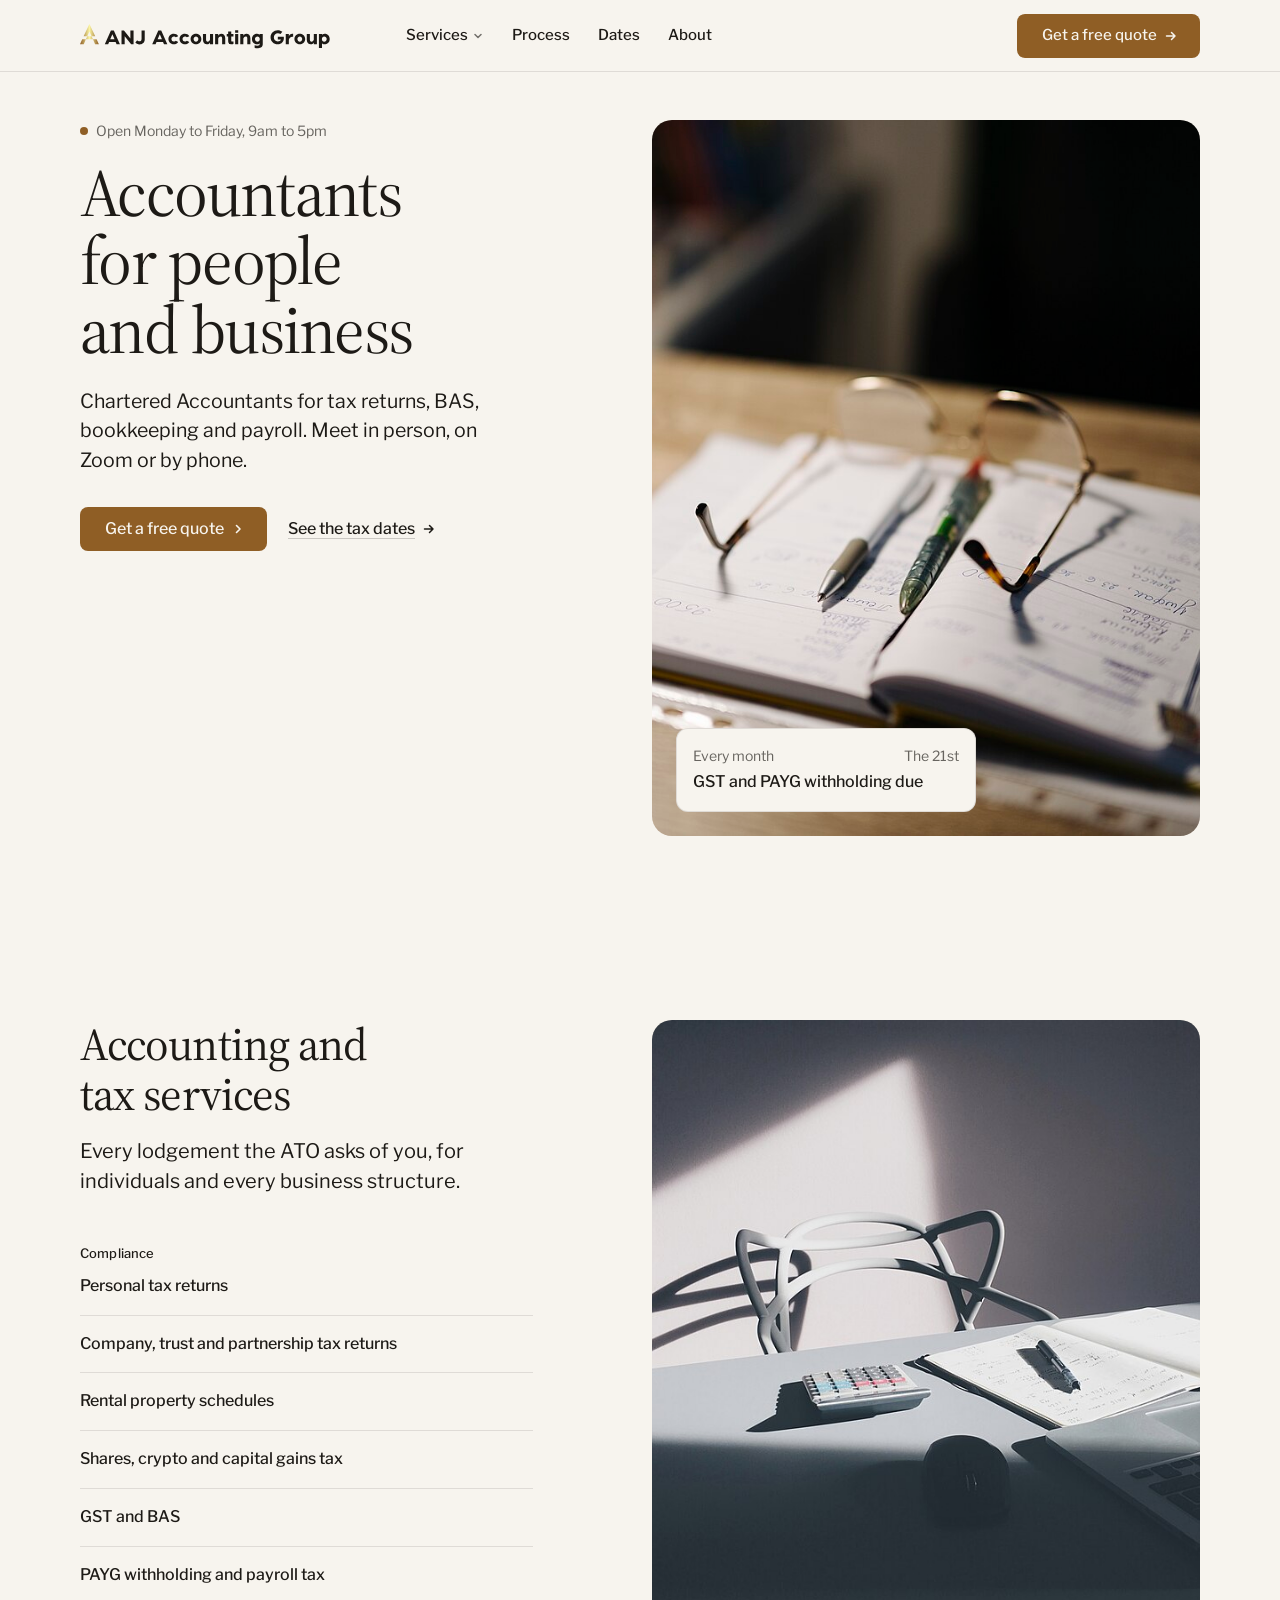
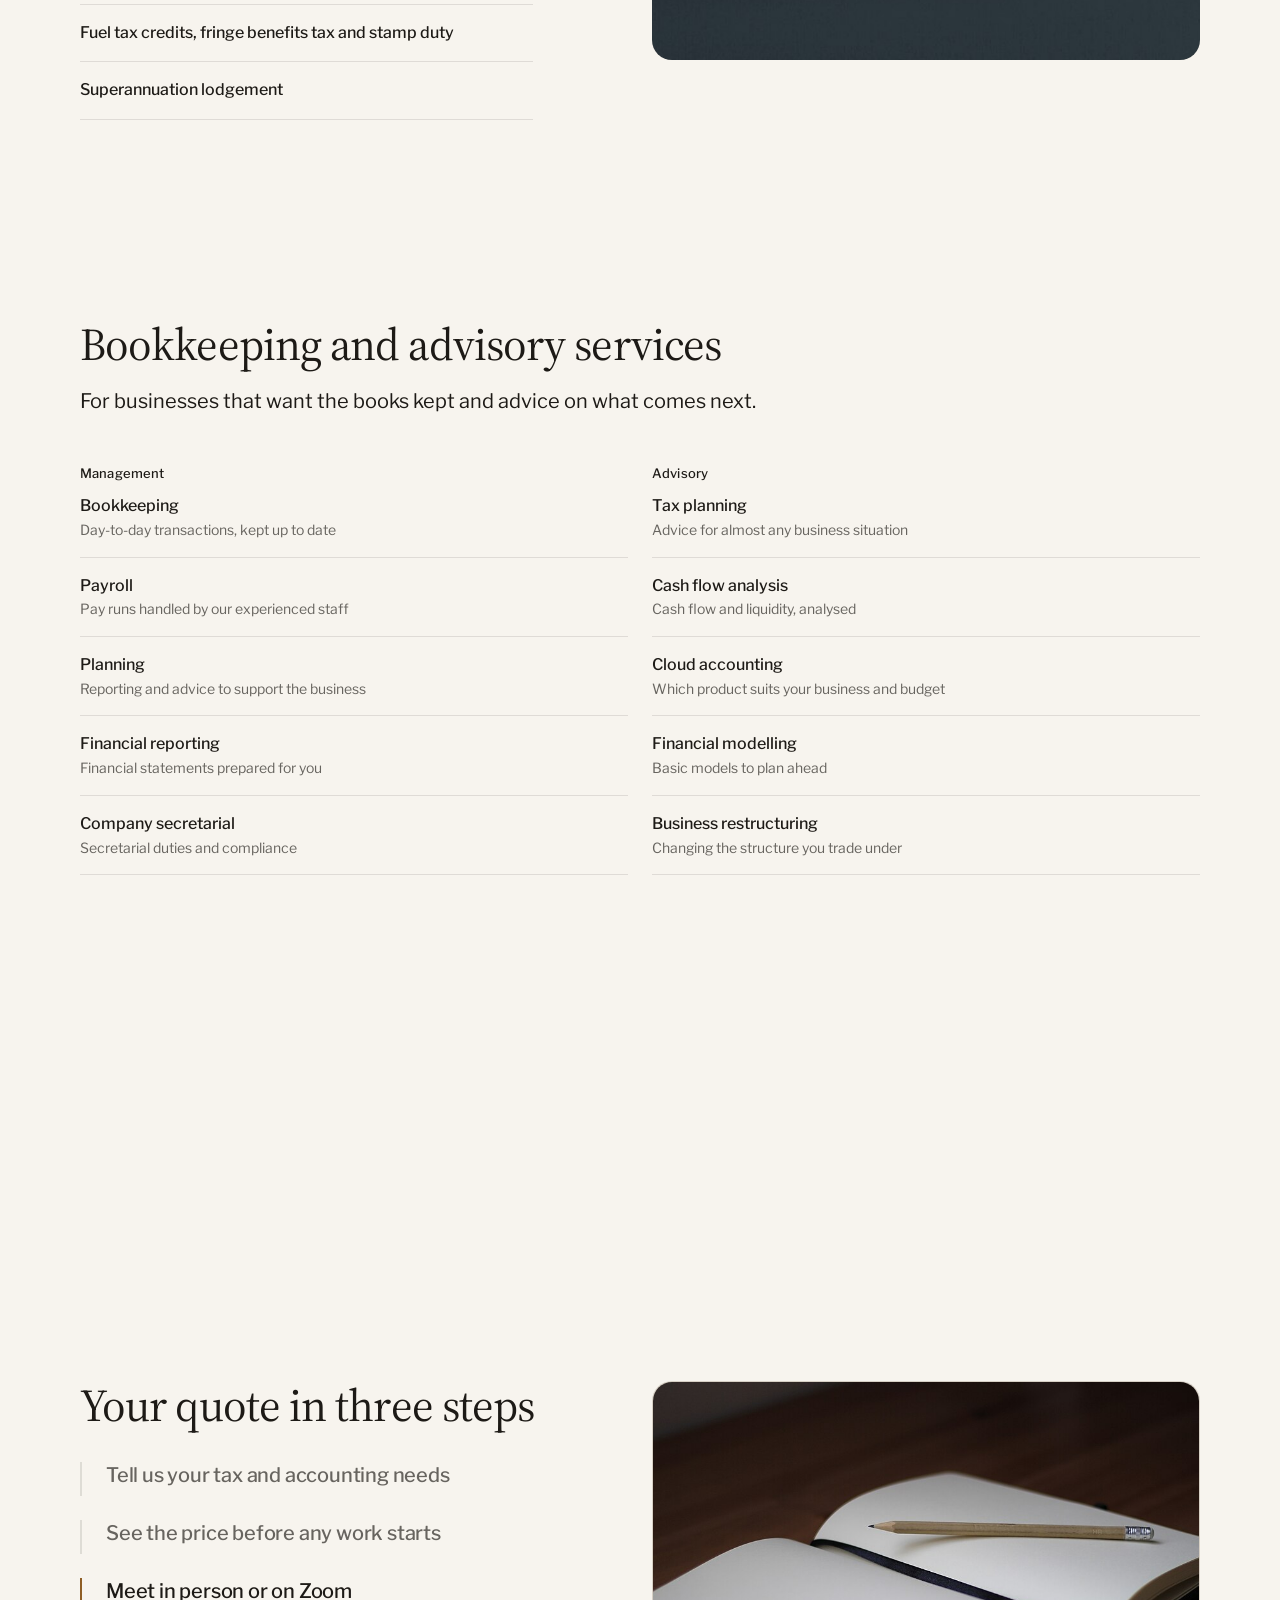
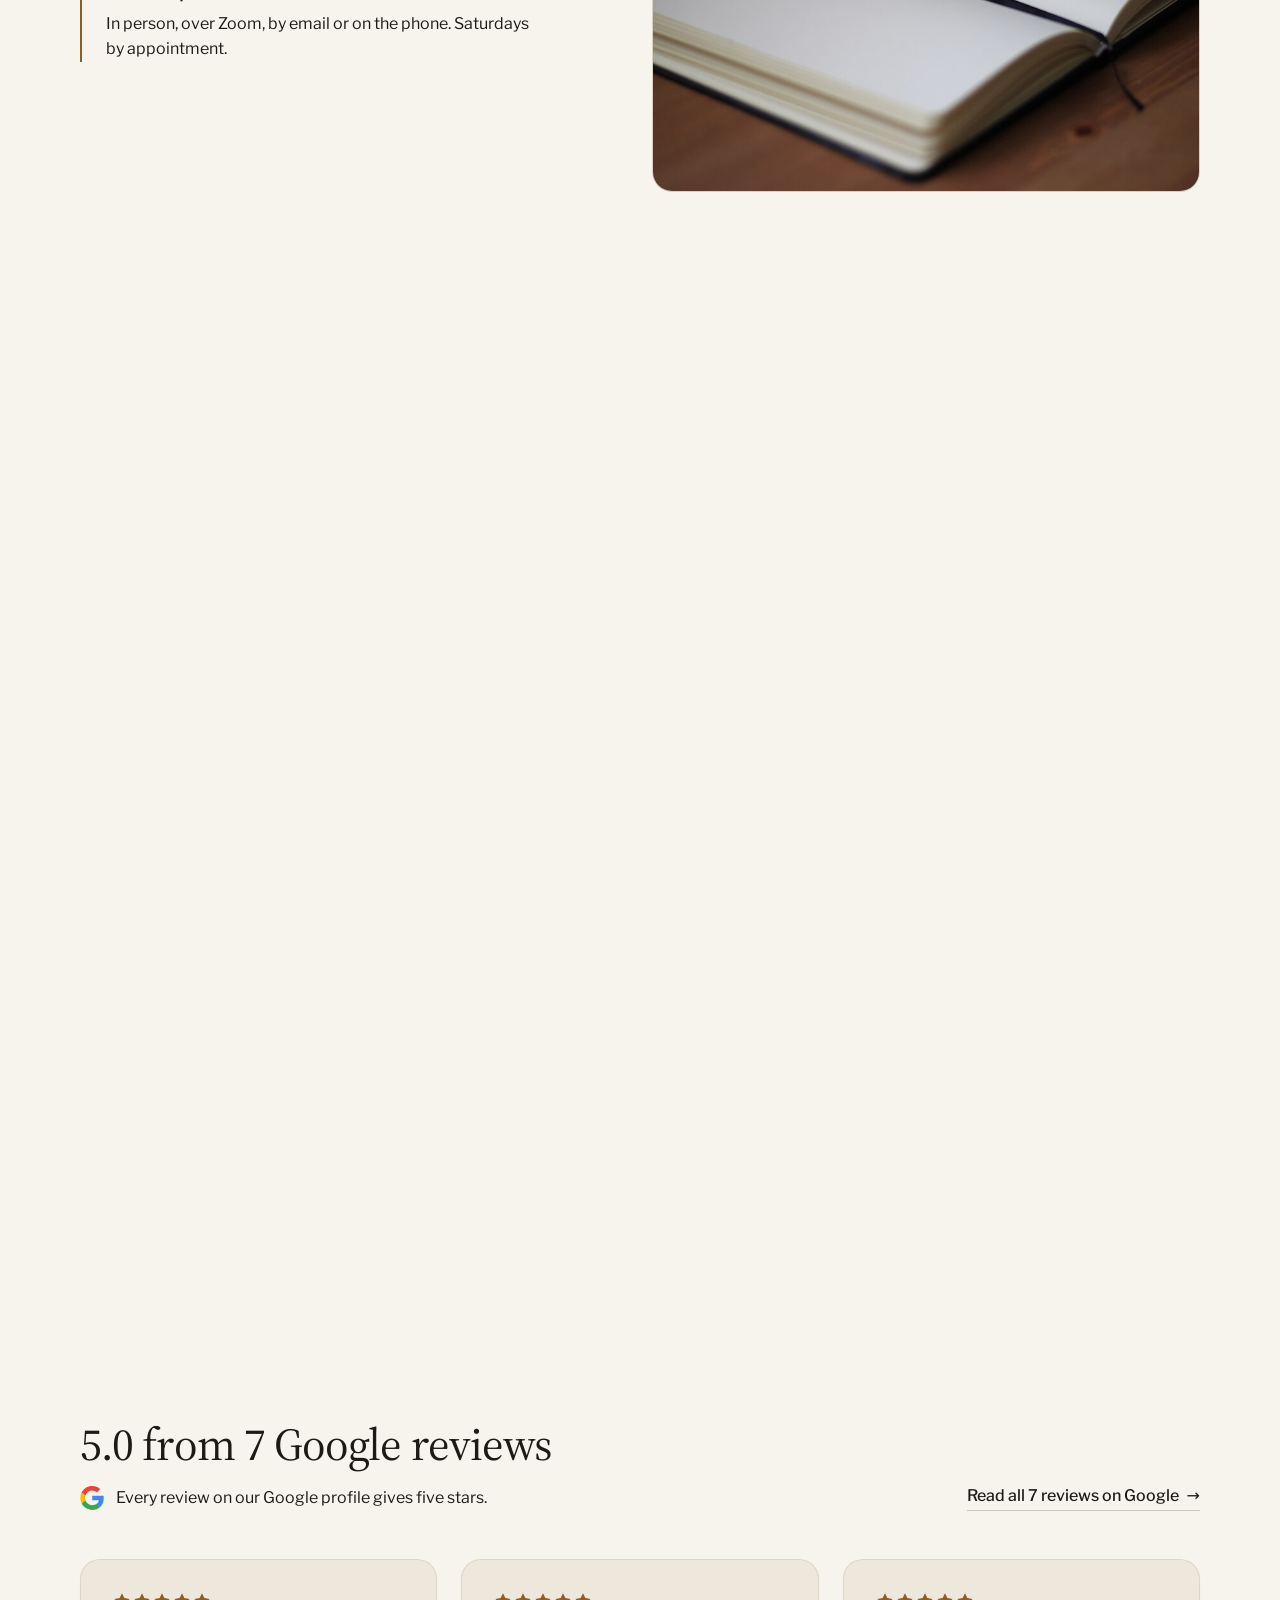
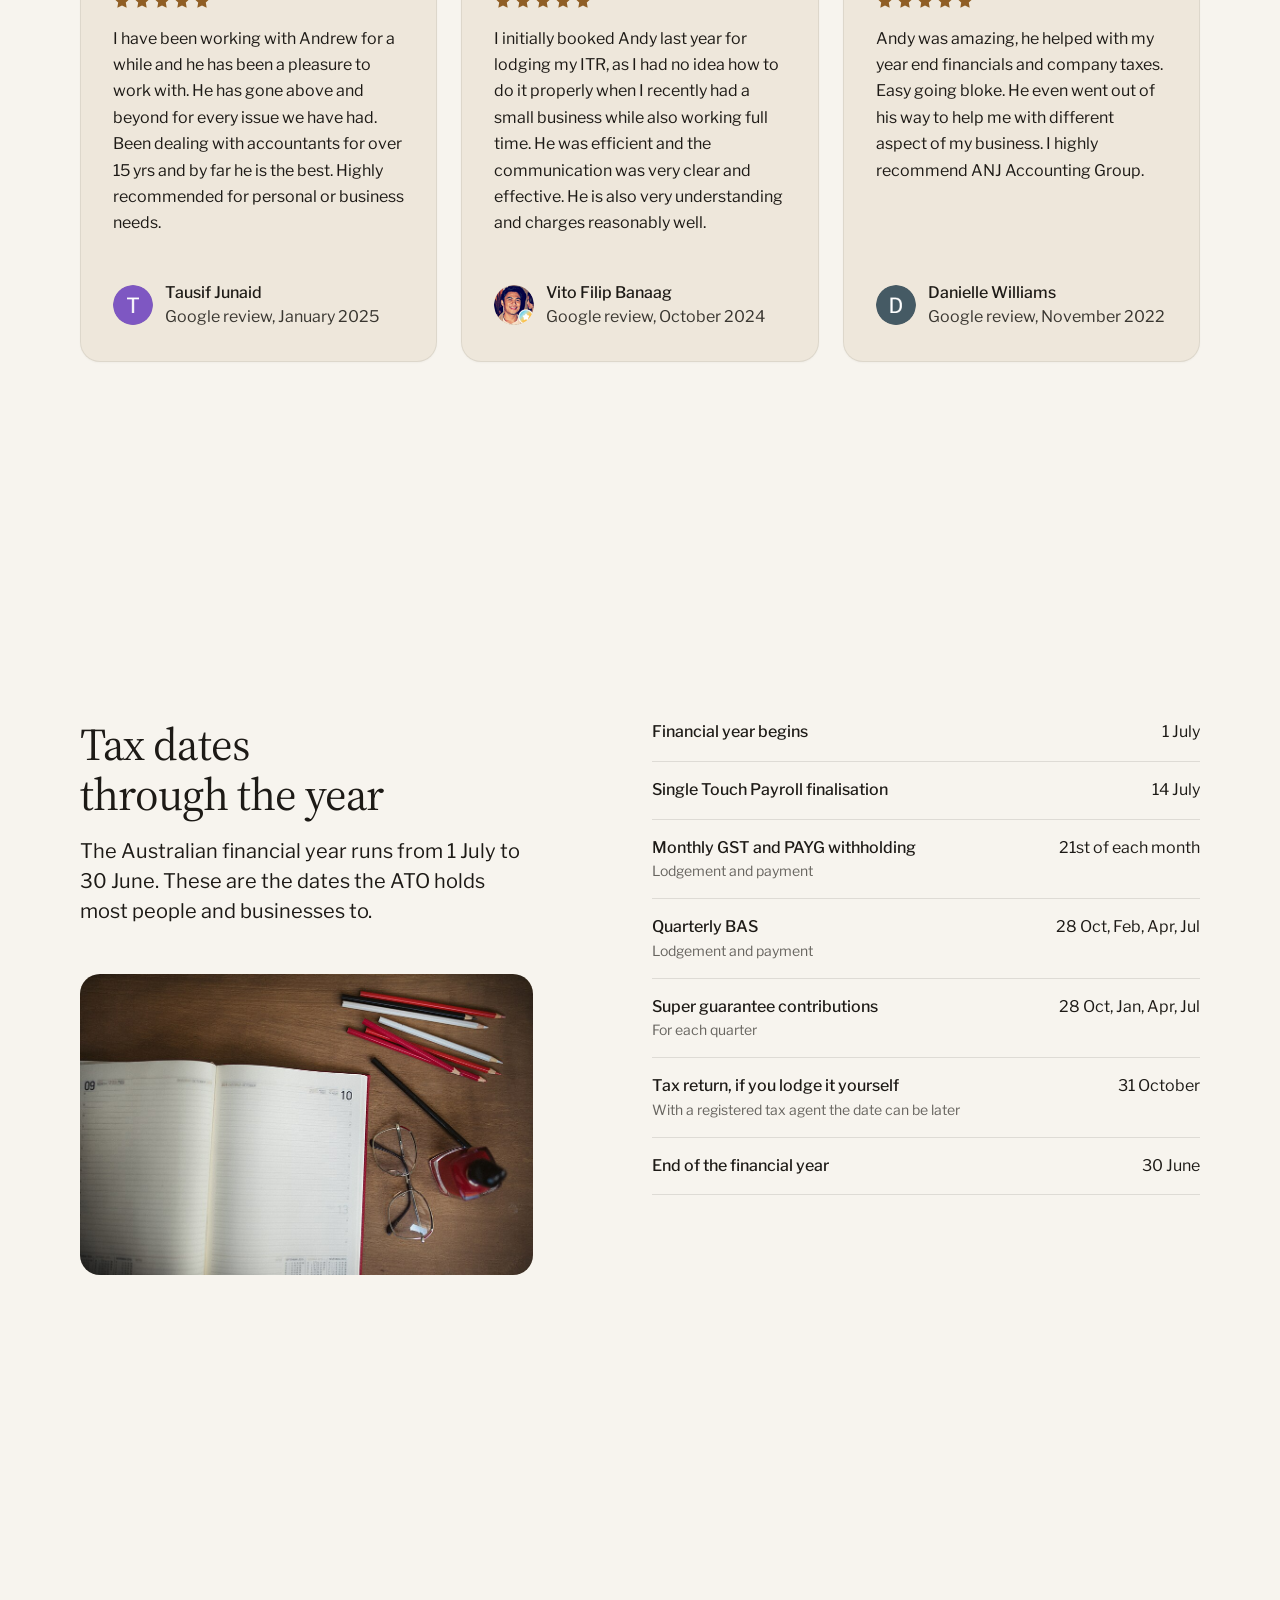
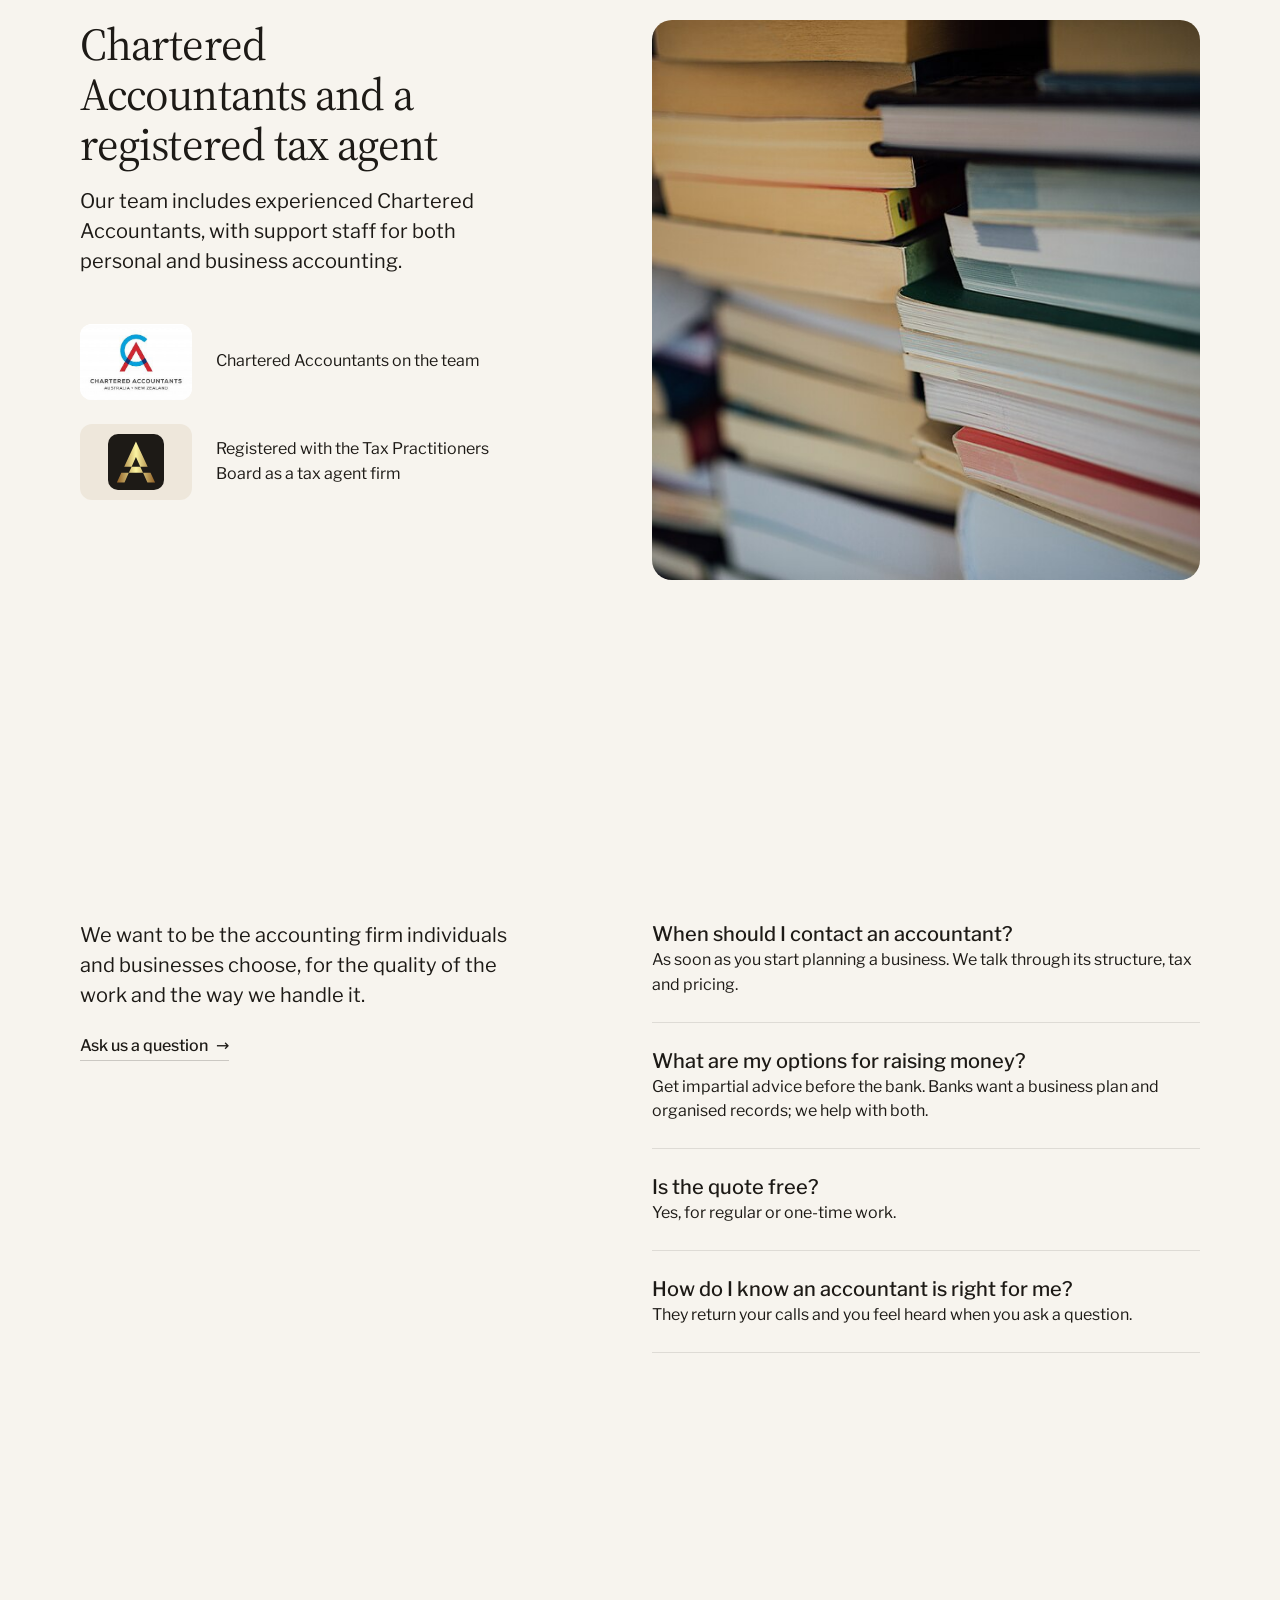
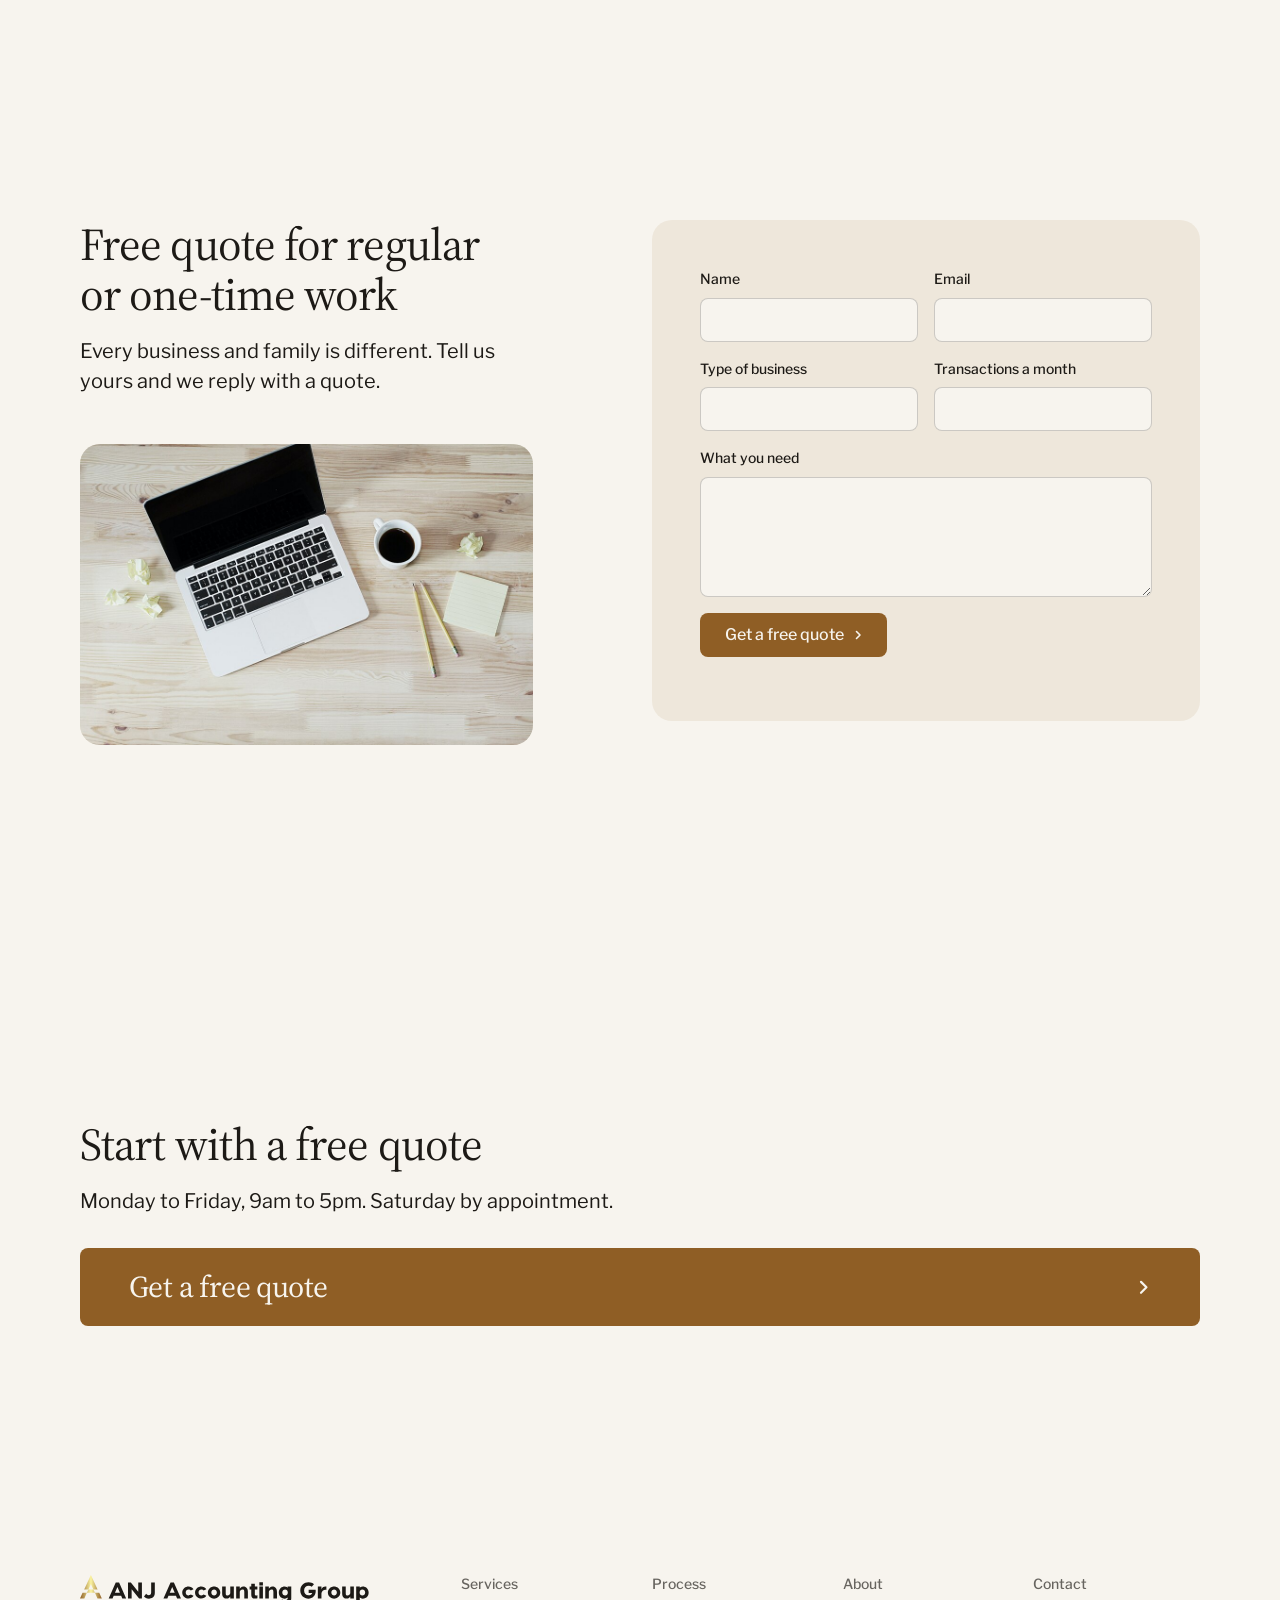
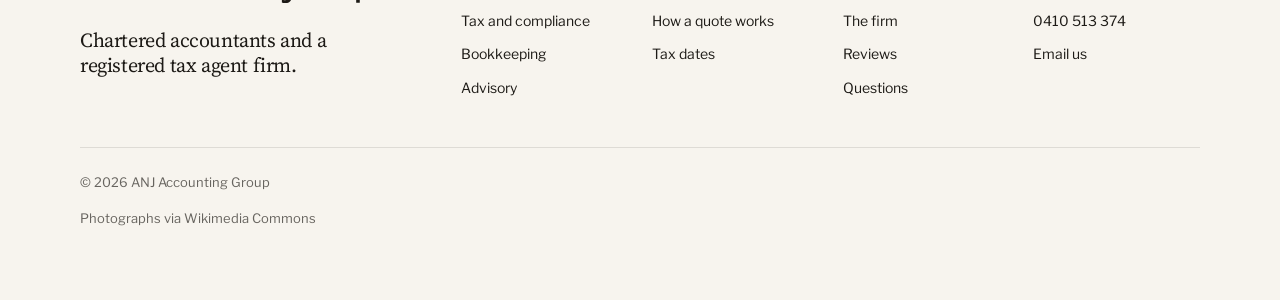
==== index.html @ d585a499 "Add ANJ Accounting Group website Single-page static site: services, quote process, Google reviews, t" ====
<!doctype html>
<html lang="en-AU" data-type="service" data-radius="soft" data-buttons="arrow" data-motion>
<head>
<meta charset="utf-8">
<meta name="viewport" content="width=device-width, initial-scale=1, viewport-fit=cover">
<title>ANJ Accounting Group: chartered accountants for people and business</title>
<meta name="description" content="Tax returns, BAS, bookkeeping, payroll and business setup from a registered tax agent firm. Meet in person, on Zoom or by phone. Free quotes.">
<meta property="og:type" content="website">
<meta property="og:title" content="ANJ Accounting Group: chartered accountants for people and business">
<meta property="og:description" content="Tax returns, BAS, bookkeeping, payroll and business setup. Ask for a free quote.">
<meta property="og:image" content="share.jpg">
<meta name="twitter:card" content="summary_large_image">
<link rel="icon" href="favicon.svg" type="image/svg+xml">
<meta name="theme-color" content="#f7f4ee">
<!-- <link rel="canonical" href="https://anjaccountinggroup.com.au/"> : switch on when the new site goes live on the domain -->
<meta name="site-kind" content="other">
<meta name="page-type" content="service">
<link rel="preconnect" href="https://fonts.googleapis.com">
<link rel="preconnect" href="https://fonts.gstatic.com" crossorigin>
<link href="https://fonts.googleapis.com/css2?family=Source+Serif+4:opsz,wght@8..60,400..700&family=Libre+Franklin:wght@400..600&display=swap" rel="stylesheet">
<link rel="stylesheet" href="assets/system.css">
<link rel="stylesheet" href="assets/ui/cards.css">
<link rel="stylesheet" href="assets/motion/motion.css">
<link rel="stylesheet" href="assets/layout/layout.css">
<style>
:root {
  --p-bg: #f7f4ee; --p-surface: #eee7db; --p-ink: #1d1a16; --p-muted: #67645f;
  --p-accent: #8f5e25; --p-accent-ink: #f7f4ee; --p-action: #8f5e25; --p-action-ink: #f7f4ee;
  --p-inv-bg: #1d1a16; --p-inv-surface: #292622; --p-inv-ink: #f7f4ee; --p-inv-muted: #9c9993;
  --p-inv-accent: #8f5e25; --p-inv-accent-ink: #f7f4ee; --p-inv-action: #8f5e25; --p-inv-action-ink: #f7f4ee;
  --font-display: "Source Serif 4", Georgia, serif;
  --font-text: "Libre Franklin", system-ui, sans-serif;
  --display-weight: 400;
  --display-tracking: -0.02em;
  --display-tracking-xl: -0.026em;
}
</style>
<script>document.documentElement.classList.add('m-enter');setTimeout(()=>document.documentElement.classList.add('m-enter-done'),700)</script>
<script>document.documentElement.classList.add('mo-js');setTimeout(()=>document.documentElement.classList.add('mo-safe'),2500)</script>
<link rel="modulepreload" href="assets/moments/moments.js">
<link rel="modulepreload" href="assets/moments/lib.js">
<link rel="modulepreload" href="assets/moments/pinned-chapters/moment.js">
<link rel="modulepreload" href="assets/moments/picture-develops/moment.js">
<!-- page CSS: inside visuals only -->
<style>
  .nav__logo img { height: 26px; }
  .footer .nav__logo img { height: 30px; }
  .rows .rows__name small { display: block; font-weight: 400; color: var(--muted); font-size: var(--t-small); }
  .svc__photo { position: relative; overflow: hidden; border-radius: var(--r-lg); height: min(640px, var(--ly-fit, 640px)); background: var(--surface); }
  .svc__photo img { position: absolute; inset: 0; width: 100%; height: 100%; object-fit: cover; object-position: 38% 60%; }
  .develop { margin: 0; border-radius: var(--r-lg); overflow: hidden; height: min(560px, var(--ly-fit, 560px)); }
  .develop > img { display: block; width: 100%; height: 100%; object-fit: cover; }
  .creds { display: grid; gap: var(--s-5); margin: var(--s-7) 0 0; padding: 0; list-style: none; }
  .creds li { display: flex; align-items: center; gap: var(--s-5); }
  .creds .cred__logo { flex: none; width: 112px; height: 76px; border-radius: var(--r-md); background: #fff; display: grid; place-items: center; overflow: hidden; }
  .creds .cred__logo img { width: 100%; height: 100%; object-fit: contain; }
  .creds .cred__mark { flex: none; width: 112px; height: 76px; border-radius: var(--r-md); background: var(--surface); display: grid; place-items: center; }
  .creds .cred__mark img { width: 56px; height: auto; }
  .side__photo { position: relative; overflow: hidden; border-radius: var(--r-lg); aspect-ratio: 3 / 2; margin-top: var(--s-7); background: var(--surface); }
  .side__photo img { position: absolute; inset: 0; width: 100%; height: 100%; object-fit: cover; }
  .quote__form { background: var(--g-alt, var(--surface)); border-radius: var(--r-lg); padding: var(--s-7); }
  .footer__col a[href^="mailto:"], .footer__col a[href^="tel:"] { overflow-wrap: anywhere; }
  .group-label { margin: var(--s-6) 0 var(--s-3); font-weight: 500; }
  .svc-cols .group-label { margin-top: 0; }
  .review { display: flex; flex-direction: column; gap: var(--s-4); }
  .review blockquote { margin: 0; font: 400 var(--t-body)/1.65 var(--font-text); color: var(--ink); flex: 1 1 auto; }
    .stars { display: flex; gap: 2px; color: var(--accent); }
  .stars svg { width: 18px; height: 18px; }
  .rating-line { display: inline-flex; align-items: center; gap: var(--s-3); }
  .rating-line img { width: 24px; height: 24px; }
  @media (max-width: 1023px) {
    .svc__photo { height: auto; aspect-ratio: 4 / 3; margin-top: var(--s-7); }
    .develop { height: auto; aspect-ratio: 16 / 9; margin-top: var(--s-7); }
    .quote__form { margin-top: var(--s-7); background: none; padding: 0; border-radius: 0; }
  }
  /* the tablet stacks these splits past one screen: two screens there */
  @media (min-width: 640px) and (max-width: 1023px) {
    #services, #dates, #quote { --h: 2; }
    /* two screens as two groups, as .g2 does: the words and photograph on the first, the list or form on the second */
    #dates > .wrap, #quote > .wrap { display: grid; grid-template-columns: minmax(0, 1fr); grid-template-rows: minmax(0, 1fr) minmax(0, 1fr); row-gap: calc(var(--padt) + var(--padb) + var(--bar)); }
    #dates > .wrap > *, #quote > .wrap > * { grid-column: 1; min-height: 0; align-self: start; }
    .side__photo { aspect-ratio: 4 / 3; }
    #quote .quote__form { margin-top: 0; }
    #how:not(.is-live) .mo-pc__visual > img { max-height: 20svh; }
    /* the three service lists and the three reviews stay side by side, so each section stays one screen */
    #business .svc-cols { grid-template-columns: repeat(2, minmax(0, 1fr)); }
    #business .rows > li { padding-block: var(--s-6); }
    #reviews .rv-row { grid-template-columns: repeat(3, minmax(0, 1fr)); }
    #business .svc-cols > *, #reviews .rv-row > * { grid-column: auto; }
    #reviews .review blockquote { font-size: var(--t-small); }
  }
  @media (max-width: 639px) {
    .nav__logo img { height: 19px; }
    .creds .cred__logo, .creds .cred__mark { width: 88px; height: 60px; }
    #how:not(.is-live) { height: calc(2 * 100lvh); }
  }
</style>
</head>
<body>
<!-- type: service (an accounting firm: people are hired)
     deal: hero split, nav nav-mega, close close-type, footer footer-columns, rhythm space, buttons arrow,
           mark: the client's own logo (in place of the dealt arc), palette: the client's logo gold through start.mjs brand,
           type source-serif (the client's pick of the three dealt pairings; all three fail the hero-lines stress at 1440, waived) -->
<!--
     moments: pinned-chapters (#how), picture-develops (#about photograph) -->
<header class="nav">
  <div class="wrap nav__bar">
    <a class="skip-link" href="#top">Skip to content</a>
    <a class="nav__logo" href="#top"><img src="assets/brand/anj-logo-horizontal.svg" alt="ANJ Accounting Group" width="254" height="26"></a>
    <nav class="nav__links" aria-label="Main">
      <div class="nav__item">
        <a class="nav__link" href="#services">Services <svg class="chev" viewBox="0 0 12 12" aria-hidden="true"><path d="M3 4.5l3 3 3-3" fill="none" stroke="currentColor" stroke-width="1.5" stroke-linecap="round" stroke-linejoin="round"/></svg></a>
        <div class="nav__menu">
          <div class="wrap grid">
            <div class="menu-col span-3">
              <p class="t-label">Compliance</p>
              <a href="#services">Tax returns<span>Personal, company and trust</span></a>
              <a href="#services">BAS and GST<span>Quarterly or monthly</span></a>
              <a href="#services">Superannuation<span>Contributions lodged on time</span></a>
            </div>
            <div class="menu-col span-3">
              <p class="t-label">Management</p>
              <a href="#business">Bookkeeping<span>Day-to-day transactions</span></a>
              <a href="#business">Payroll<span>Pay runs by our staff</span></a>
              <a href="#business">Financial reporting<span>Statements prepared for you</span></a>
            </div>
            <div class="menu-col span-3">
              <p class="t-label">Advice and setup</p>
              <a href="#business">Tax planning<span>For any business situation</span></a>
              <a href="#business">Business restructuring<span>Change how you trade</span></a>
              <a href="#business">Cloud accounting<span>Which software suits you</span></a>
            </div>
            <a class="menu-card span-3" href="#dates">
              <div class="panel"><img class="frame__img" src="assets/img/photo-f61684735-500.jpg" alt="A desk with a calculator, an open notebook and a laptop in window light" width="500" height="376"></div>
              <span class="t-card">Tax dates</span>
              <span class="t-small muted">Every due date in the year</span>
            </a>
          </div>
        </div>
      </div>
      <div class="nav__item"><a class="nav__link" href="#how">Process</a></div>
      <div class="nav__item"><a class="nav__link" href="#dates">Dates</a></div>
      <div class="nav__item"><a class="nav__link" href="#about">About</a></div>
    </nav>
    <div class="nav__actions">
      <a class="btn btn--primary" href="#quote">Get a free quote</a>
    </div>
    <button class="nav__toggle" type="button" aria-expanded="false" aria-label="Menu"><svg width="18" height="18" viewBox="0 0 18 18" aria-hidden="true"><path d="M2 5h14M2 13h14" stroke="currentColor" stroke-width="1.6" stroke-linecap="round"/></svg></button>
  </div>
</header>

<main id="top">
  <section class="hero hero--split" data-enter aria-labelledby="hero-h">
    <div class="wrap"><div class="hero-text grid hero__grid">
      <div class="hero__text span-5">
        <p class="hero__kicker"><span class="dot" aria-hidden="true"></span>Open Monday to Friday, 9am to 5pm</p>
        <h1 id="hero-h">Accountants for people and business</h1>
        <p class="hero__lead">Chartered Accountants for tax returns, BAS, bookkeeping and payroll. Meet in person, on Zoom or by phone.</p>
        <div class="btn-row"><a class="btn btn--primary" href="#quote">Get a free quote<svg class="m-arrow" viewBox="0 0 12 12" aria-hidden="true"><path class="m-arrow__stem" d="M1 6h8"/><path class="m-arrow__head" d="M4.5 2.5 8 6l-3.5 3.5"/></svg></a><a class="btn btn--secondary" href="#dates">See the tax dates</a></div>
      </div>
      <div class="hero__media span-6 start-7">
        <img src="assets/img/photo-f194674124.jpg" srcset="assets/img/photo-f194674124-500.jpg 500w, assets/img/photo-f194674124-960.jpg 960w, assets/img/photo-f194674124-1280.jpg 1280w, assets/img/photo-f194674124.jpg 1920w" sizes="(max-width: 1023px) 120vw, 1100px" width="1920" height="1280" alt="Reading glasses and two pens on an open ledger of handwritten figures" style="--ly-pos: 58% 60%" fetchpriority="high" decoding="async" data-source="stand-in" data-subject="desk">
        <div class="ly-float">
          <div class="ly-float__row"><span>Every month</span><span>The 21st</span></div>
          <div class="ly-float__title">GST and PAYG withholding due</div>
        </div>
      </div>
    </div></div>
  </section>

  <section class="section" id="services" style="--hm: 2" aria-labelledby="services-h">
    <div class="wrap grid grid--top">
      <div class="span-5">
        <div class="section-head">
          <h2 id="services-h">Accounting and tax services</h2>
          <p>Every lodgement the ATO asks of you, for individuals and every business structure.</p>
        </div>
        <p class="t-label group-label">Compliance</p>
        <ul class="rows">
          <li><span class="rows__name">Personal tax returns</span></li>
          <li><span class="rows__name">Company, trust and partnership tax returns</span></li>
          <li><span class="rows__name">Rental property schedules</span></li>
          <li><span class="rows__name">Shares, crypto and capital gains tax</span></li>
          <li><span class="rows__name">GST and BAS</span></li>
          <li><span class="rows__name">PAYG withholding and payroll tax</span></li>
          <li><span class="rows__name">Fuel tax credits, fringe benefits tax and stamp duty</span></li>
          <li><span class="rows__name">Superannuation lodgement</span></li>
        </ul>
      </div>
      <div class="span-6 start-7">
        <div class="svc__photo"><img src="assets/img/photo-f61684735.jpg" srcset="assets/img/photo-f61684735-500.jpg 500w, assets/img/photo-f61684735-960.jpg 960w, assets/img/photo-f61684735.jpg 1280w" sizes="(max-width: 1023px) 100vw, 60vw" width="1280" height="962" alt="A desk with a calculator, an open notebook, a pen and a laptop in window light" loading="lazy" decoding="async" data-source="stand-in" data-subject="desk"></div>
      </div>
    </div>
  </section>

  <section class="section" id="business" style="--hm: 2" aria-labelledby="business-h">
    <div class="wrap">
      <div class="section-head">
        <h2 id="business-h">Bookkeeping and advisory services</h2>
        <p>For businesses that want the books kept and advice on what comes next.</p>
      </div>
      <div class="grid grid--top svc-cols">
        <div class="span-6">
          <p class="t-label group-label">Management</p>
          <ul class="rows">
            <li><span class="rows__name">Bookkeeping<small>Day-to-day transactions, kept up to date</small></span></li>
            <li><span class="rows__name">Payroll<small>Pay runs handled by our experienced staff</small></span></li>
            <li><span class="rows__name">Planning<small>Reporting and advice to support the business</small></span></li>
            <li><span class="rows__name">Financial reporting<small>Financial statements prepared for you</small></span></li>
            <li><span class="rows__name">Company secretarial<small>Secretarial duties and compliance</small></span></li>
          </ul>
        </div>
        <div class="span-6">
          <p class="t-label group-label">Advisory</p>
          <ul class="rows">
            <li><span class="rows__name">Tax planning<small>Advice for almost any business situation</small></span></li>
            <li><span class="rows__name">Cash flow analysis<small>Cash flow and liquidity, analysed</small></span></li>
            <li><span class="rows__name">Cloud accounting<small>Which product suits your business and budget</small></span></li>
            <li><span class="rows__name">Financial modelling<small>Basic models to plan ahead</small></span></li>
            <li><span class="rows__name">Business restructuring<small>Changing the structure you trade under</small></span></li>
          </ul>
        </div>
      </div>
    </div>
  </section>

  <section class="section" id="how" style="--h: 2" data-moment="pinned-chapters" aria-labelledby="how-h">
    <div class="wrap mo-pc__grid">
      <div class="mo-pc__text">
        <h2 id="how-h">Your quote in three steps</h2>
        <ol class="mo-pc__steps">
          <li class="mo-pc__step">
            <h3>Tell us your tax and accounting needs</h3>
            <p>Tell us your type of business and roughly how many transactions you have in a month.</p>
            <figure class="mo-pc__visual"><img src="assets/img/photo-f194107437.jpg" srcset="assets/img/photo-f194107437-500.jpg 500w, assets/img/photo-f194107437-960.jpg 960w, assets/img/photo-f194107437.jpg 1280w" sizes="(max-width: 1023px) 100vw, 50vw" alt="A hand with a pen over a notebook of handwritten sums beside a laptop" width="1280" height="853" loading="lazy" decoding="async" data-source="stand-in" data-subject="desk"></figure>
          </li>
          <li class="mo-pc__step">
            <h3>See the price before any work starts</h3>
            <p>We send a free quote for regular or one-time work. You know the cost before any work starts.</p>
            <figure class="mo-pc__visual"><img src="assets/img/photo-f55666535.jpg" srcset="assets/img/photo-f55666535-500.jpg 500w, assets/img/photo-f55666535-960.jpg 960w, assets/img/photo-f55666535.jpg 1280w" sizes="(max-width: 1023px) 100vw, 50vw" alt="A fountain pen on a printed agreement with a blank signature line, in lamp light" width="1280" height="962" loading="lazy" decoding="async" data-source="stand-in" data-subject="desk"></figure>
          </li>
          <li class="mo-pc__step">
            <h3>Meet in person or on Zoom</h3>
            <p>In person, over Zoom, by email or on the phone. Saturdays by appointment.</p>
            <figure class="mo-pc__visual"><img src="assets/img/photo-d183.jpg" srcset="assets/img/photo-d183-500.jpg 500w, assets/img/photo-d183-960.jpg 960w, assets/img/photo-d183.jpg 1280w" sizes="(max-width: 1023px) 100vw, 50vw" alt="An open notebook with a ribbon marker and a pencil on a dark wooden table" width="1280" height="853" loading="lazy" decoding="async" data-source="library-057" data-subject="desk"></figure>
          </li>
        </ol>
      </div>
      <div class="mo-pc__visuals frame"></div>
    </div>
  </section>

  <section class="section" id="reviews" style="--hm: 2" aria-labelledby="reviews-h">
    <div class="wrap">
      <div class="section-head--split">
        <div>
          <h2 id="reviews-h">5.0 from 7 Google reviews</h2>
          <p class="rating-line"><img src="assets/icons/google-icon.svg" alt="Google" width="24" height="24">Every review on our Google profile gives five stars.</p>
        </div>
        <a class="link" href="https://maps.google.com/maps?cid=8939796514767134686" rel="noopener">Read all 7 reviews on Google</a>
      </div>
      <div class="grid grid--top rv-row" style="margin-top: var(--s-7)">
        <figure class="card review span-4">
          <span class="stars" role="img" aria-label="5 out of 5 stars"><svg viewBox="0 0 20 20" aria-hidden="true"><path fill="currentColor" d="M10 1.5l2.6 5.3 5.9.9-4.3 4.1 1 5.8L10 14.9l-5.2 2.7 1-5.8L1.5 7.7l5.9-.9z"/></svg><svg viewBox="0 0 20 20" aria-hidden="true"><path fill="currentColor" d="M10 1.5l2.6 5.3 5.9.9-4.3 4.1 1 5.8L10 14.9l-5.2 2.7 1-5.8L1.5 7.7l5.9-.9z"/></svg><svg viewBox="0 0 20 20" aria-hidden="true"><path fill="currentColor" d="M10 1.5l2.6 5.3 5.9.9-4.3 4.1 1 5.8L10 14.9l-5.2 2.7 1-5.8L1.5 7.7l5.9-.9z"/></svg><svg viewBox="0 0 20 20" aria-hidden="true"><path fill="currentColor" d="M10 1.5l2.6 5.3 5.9.9-4.3 4.1 1 5.8L10 14.9l-5.2 2.7 1-5.8L1.5 7.7l5.9-.9z"/></svg><svg viewBox="0 0 20 20" aria-hidden="true"><path fill="currentColor" d="M10 1.5l2.6 5.3 5.9.9-4.3 4.1 1 5.8L10 14.9l-5.2 2.7 1-5.8L1.5 7.7l5.9-.9z"/></svg></span>
          <blockquote>I have been working with Andrew for a while and he has been a pleasure to work with. He has gone above and beyond for every issue we have had. Been dealing with accountants for over 15 yrs and by far he is the best. Highly recommended for personal or business needs.</blockquote>
          <figcaption class="person"><img src="assets/img/reviews/tausif.png" alt="" width="40" height="40" loading="lazy"><span><span class="person__name">Tausif Junaid</span><span class="person__role">Google review, January 2025</span></span></figcaption>
        </figure>
        <figure class="card review span-4">
          <span class="stars" role="img" aria-label="5 out of 5 stars"><svg viewBox="0 0 20 20" aria-hidden="true"><path fill="currentColor" d="M10 1.5l2.6 5.3 5.9.9-4.3 4.1 1 5.8L10 14.9l-5.2 2.7 1-5.8L1.5 7.7l5.9-.9z"/></svg><svg viewBox="0 0 20 20" aria-hidden="true"><path fill="currentColor" d="M10 1.5l2.6 5.3 5.9.9-4.3 4.1 1 5.8L10 14.9l-5.2 2.7 1-5.8L1.5 7.7l5.9-.9z"/></svg><svg viewBox="0 0 20 20" aria-hidden="true"><path fill="currentColor" d="M10 1.5l2.6 5.3 5.9.9-4.3 4.1 1 5.8L10 14.9l-5.2 2.7 1-5.8L1.5 7.7l5.9-.9z"/></svg><svg viewBox="0 0 20 20" aria-hidden="true"><path fill="currentColor" d="M10 1.5l2.6 5.3 5.9.9-4.3 4.1 1 5.8L10 14.9l-5.2 2.7 1-5.8L1.5 7.7l5.9-.9z"/></svg><svg viewBox="0 0 20 20" aria-hidden="true"><path fill="currentColor" d="M10 1.5l2.6 5.3 5.9.9-4.3 4.1 1 5.8L10 14.9l-5.2 2.7 1-5.8L1.5 7.7l5.9-.9z"/></svg></span>
          <blockquote>I initially booked Andy last year for lodging my ITR, as I had no idea how to do it properly when I recently had a small business while also working full time. He was efficient and the communication was very clear and effective. He is also very understanding and charges reasonably well.</blockquote>
          <figcaption class="person"><img src="assets/img/reviews/vito.png" alt="" width="40" height="40" loading="lazy"><span><span class="person__name">Vito Filip Banaag</span><span class="person__role">Google review, October 2024</span></span></figcaption>
        </figure>
        <figure class="card review span-4">
          <span class="stars" role="img" aria-label="5 out of 5 stars"><svg viewBox="0 0 20 20" aria-hidden="true"><path fill="currentColor" d="M10 1.5l2.6 5.3 5.9.9-4.3 4.1 1 5.8L10 14.9l-5.2 2.7 1-5.8L1.5 7.7l5.9-.9z"/></svg><svg viewBox="0 0 20 20" aria-hidden="true"><path fill="currentColor" d="M10 1.5l2.6 5.3 5.9.9-4.3 4.1 1 5.8L10 14.9l-5.2 2.7 1-5.8L1.5 7.7l5.9-.9z"/></svg><svg viewBox="0 0 20 20" aria-hidden="true"><path fill="currentColor" d="M10 1.5l2.6 5.3 5.9.9-4.3 4.1 1 5.8L10 14.9l-5.2 2.7 1-5.8L1.5 7.7l5.9-.9z"/></svg><svg viewBox="0 0 20 20" aria-hidden="true"><path fill="currentColor" d="M10 1.5l2.6 5.3 5.9.9-4.3 4.1 1 5.8L10 14.9l-5.2 2.7 1-5.8L1.5 7.7l5.9-.9z"/></svg><svg viewBox="0 0 20 20" aria-hidden="true"><path fill="currentColor" d="M10 1.5l2.6 5.3 5.9.9-4.3 4.1 1 5.8L10 14.9l-5.2 2.7 1-5.8L1.5 7.7l5.9-.9z"/></svg></span>
          <blockquote>Andy was amazing, he helped with my year end financials and company taxes. Easy going bloke. He even went out of his way to help me with different aspect of my business. I highly recommend ANJ Accounting Group.</blockquote>
          <figcaption class="person"><img src="assets/img/reviews/danielle.png" alt="" width="40" height="40" loading="lazy"><span><span class="person__name">Danielle Williams</span><span class="person__role">Google review, November 2022</span></span></figcaption>
        </figure>
      </div>
    </div>
  </section>

  <section class="section" id="dates" style="--hm: 2" aria-labelledby="dates-h">
    <div class="wrap grid grid--top">
      <div class="span-5">
        <div class="section-head">
          <h2 id="dates-h">Tax dates through the year</h2>
          <p>The Australian financial year runs from 1 July to 30 June. These are the dates the ATO holds most people and businesses to.</p>
        </div>
        <div class="side__photo"><img src="assets/img/photo-f196431272.jpg" srcset="assets/img/photo-f196431272-500.jpg 500w, assets/img/photo-f196431272-960.jpg 960w, assets/img/photo-f196431272.jpg 1280w" sizes="(max-width: 1023px) 130vw, 40vw" width="1280" height="853" alt="An open desk diary beside reading glasses and red and black pencils on a wooden desk" loading="lazy" decoding="async" data-source="stand-in" data-subject="desk"></div>
      </div>
      <ul class="rows span-6 start-7">
        <li><span class="rows__name">Financial year begins</span><span class="rows__value">1 July</span></li>
        <li><span class="rows__name">Single Touch Payroll finalisation</span><span class="rows__value">14 July</span></li>
        <li><span class="rows__name">Monthly GST and PAYG withholding<small>Lodgement and payment</small></span><span class="rows__value">21st of each month</span></li>
        <li><span class="rows__name">Quarterly BAS<small>Lodgement and payment</small></span><span class="rows__value">28 Oct, Feb, Apr, Jul</span></li>
        <li><span class="rows__name">Super guarantee contributions<small>For each quarter</small></span><span class="rows__value">28 Oct, Jan, Apr, Jul</span></li>
        <li><span class="rows__name">Tax return, if you lodge it yourself<small>With a registered tax agent the date can be later</small></span><span class="rows__value">31 October</span></li>
        <li><span class="rows__name">End of the financial year</span><span class="rows__value">30 June</span></li>
      </ul>
    </div>
  </section>

  <section class="section g2" id="about" aria-labelledby="about-h">
    <div class="wrap">
      <div class="group">
        <div class="grid grid--top">
          <div class="span-5">
            <div class="section-head">
              <h2 id="about-h">Chartered Accountants and a registered tax agent</h2>
              <p>Our team includes experienced Chartered Accountants, with support staff for both personal and business accounting.</p>
            </div>
            <ul class="creds">
              <li><span class="cred__logo"><img src="assets/brand/caanz.jpg" alt="Chartered Accountants Australia and New Zealand" width="320" height="216" loading="lazy"></span><span>Chartered Accountants on the team</span></li>
              <li><span class="cred__mark"><img src="favicon.svg" alt="" width="56" height="56" loading="lazy"></span><span>Registered with the Tax Practitioners Board as a tax agent firm</span></li>
            </ul>
          </div>
          <figure class="develop span-6 start-7" data-moment="picture-develops"><img src="assets/img/photo-c877.jpg" srcset="assets/img/photo-c877-500.jpg 500w, assets/img/photo-c877-960.jpg 960w, assets/img/photo-c877.jpg 1280w" sizes="(max-width: 1023px) 100vw, 60vw" alt="A close stack of reference books seen from the page edges" width="1280" height="853" loading="lazy" decoding="async" data-source="library-057" data-subject="desk"></figure>
        </div>
      </div>
      <div class="grid grid--top" id="faq">
        <div class="span-5">
          <p class="t-lead">We want to be the accounting firm individuals and businesses choose, for the quality of the work and the way we handle it.</p>
          <p style="margin-top: var(--s-5)"><a class="link" href="#quote">Ask us a question</a></p>
        </div>
        <div class="faq span-6 start-7">
          <details open><summary>When should I contact an accountant?</summary><p>As soon as you start planning a business. We talk through its structure, tax and pricing.</p></details>
          <details open><summary>What are my options for raising money?</summary><p>Get impartial advice before the bank. Banks want a business plan and organised records; we help with both.</p></details>
          <details open><summary>Is the quote free?</summary><p>Yes, for regular or one-time work.</p></details>
          <details open><summary>How do I know an accountant is right for me?</summary><p>They return your calls and you feel heard when you ask a question.</p></details>
        </div>
      </div>
    </div>
  </section>

  <section class="section" id="quote" style="--hm: 2" aria-labelledby="quote-h">
    <div class="wrap grid grid--top">
      <div class="span-5">
        <div class="section-head">
          <h2 id="quote-h">Free quote for regular or one-time work</h2>
          <p>Every business and family is different. Tell us yours and we reply with a quote.</p>
        </div>
        <div class="side__photo"><img src="assets/img/photo-f95306325.jpg" srcset="assets/img/photo-f95306325-500.jpg 500w, assets/img/photo-f95306325-960.jpg 960w, assets/img/photo-f95306325.jpg 1280w" sizes="(max-width: 1023px) 130vw, 40vw" width="1280" height="853" alt="A laptop, a cup of black coffee, two pencils and a note pad on a pale wooden desk, from above" loading="lazy" decoding="async" data-source="stand-in" data-subject="desk"></div>
      </div>
      <div class="span-6 start-7 quote__form">
        <form class="form" action="mailto:accounts@anjaccountinggroup.com.au" method="post" enctype="text/plain" data-endpoint="" data-sent="Your quote request is in. We reply within one business day." novalidate>
          <div class="field"><label for="f-name">Name</label>
            <input id="f-name" name="name" type="text" autocomplete="name" required aria-describedby="f-name-err">
            <p class="field__error" id="f-name-err" hidden>Write your name.</p></div>
          <div class="field"><label for="f-email">Email</label>
            <input id="f-email" name="email" type="email" autocomplete="email" inputmode="email" required aria-describedby="f-email-err">
            <p class="field__error" id="f-email-err" hidden>Write an email address with an @, like name@example.com.</p></div>
          <div class="field"><label for="f-type">Type of business</label>
            <input id="f-type" name="business" type="text" autocomplete="organization-title" aria-describedby="f-type-err">
            <p class="field__error" id="f-type-err" hidden>Write the kind of business, or "personal".</p></div>
          <div class="field"><label for="f-tx">Transactions a month</label>
            <input id="f-tx" name="transactions" type="text" inputmode="numeric" autocomplete="off" aria-describedby="f-tx-err">
            <p class="field__error" id="f-tx-err" hidden>Write a rough number, like 40.</p></div>
          <div class="field field--full"><label for="f-need">What you need</label>
            <textarea id="f-need" name="message" rows="4" required aria-describedby="f-need-err"></textarea>
            <p class="field__error" id="f-need-err" hidden>Write a line about the work you need.</p></div>
          <div class="btn-row"><button class="btn btn--primary" type="submit">Get a free quote<svg class="m-arrow" viewBox="0 0 12 12" aria-hidden="true"><path class="m-arrow__stem" d="M1 6h8"/><path class="m-arrow__head" d="M4.5 2.5 8 6l-3.5 3.5"/></svg></button></div>
          <p class="form__status" role="status" data-form-status></p>
        </form>
      </div>
    </div>
  </section>
</main>

<footer class="footer closing" id="contact" aria-labelledby="close-h">
  <div class="wrap">
    <div class="closing__cta close--type">
      <div class="section-head">
        <h2 id="close-h">Start with a free quote</h2>
        <p>Monday to Friday, 9am to 5pm. Saturday by appointment.</p>
      </div>
      <a class="btn btn--primary btn--xl btn--wide" href="#quote">Get a free quote<svg class="m-arrow" viewBox="0 0 12 12" aria-hidden="true"><path class="m-arrow__stem" d="M1 6h8"/><path class="m-arrow__head" d="M4.5 2.5 8 6l-3.5 3.5"/></svg></a>
    </div>
    <div class="closing__links">
      <div class="grid">
        <div class="span-4 stack-4">
          <a class="nav__logo" href="#top"><img src="assets/brand/anj-logo-horizontal.svg" alt="ANJ Accounting Group" width="254" height="26"></a>
          <p class="footer__lede">Chartered accountants and a registered tax agent firm.</p>
        </div>
        <div class="span-2 footer__col"><h3>Services</h3><ul><li><a href="#services">Tax and compliance</a></li><li><a href="#business">Bookkeeping</a></li><li><a href="#business">Advisory</a></li></ul></div>
        <div class="span-2 footer__col"><h3>Process</h3><ul><li><a href="#how">How a quote works</a></li><li><a href="#dates">Tax dates</a></li></ul></div>
        <div class="span-2 footer__col"><h3>About</h3><ul><li><a href="#about">The firm</a></li><li><a href="#reviews">Reviews</a></li><li><a href="#faq">Questions</a></li></ul></div>
        <div class="span-2 footer__col"><h3>Contact</h3><ul><li><a href="tel:+61410513374">0410 513 374</a></li><li><a href="mailto:accounts@anjaccountinggroup.com.au">Email us</a></li></ul></div>
      </div>
      <div class="footer__legal">
        <span>&copy; 2026 ANJ Accounting Group</span>
        <div class="socials"></div>
        <a class="credits" href="credits.html">Photographs via Wikimedia Commons</a>
      </div>
    </div>
  </div>
</footer>

<nav class="actionbar" aria-label="Quick actions">
  <a class="btn btn--primary" href="#quote">Get a free quote</a>
</nav>

<script type="module" src="assets/system.js"></script>
<script type="module" src="assets/motion/motion.js"></script>
<script type="module" src="assets/layout/layout.js"></script>
</body>
</html>
---- assets/system.css ----
/*
  taste-skill system.css - the one system for the page. Link it first, then assets/ui/cards.css (the
  feature card, its panel and the fragment placements), then set the palette (--p-*), the fonts and
  the radius set on :root in the page (node scripts/start.mjs prints that block).
  Do not add a second grid, spacing scale, type scale, radius scale, button or card style.
*/

/* ---------------------------------------------------------------- tokens */
:root {
  /* palette (hex only; fx.js reads --bg --surface --ink --muted --accent --accent-ink) */
  --p-bg: #ffffff;
  --p-surface: #f4f4f4;
  --p-ink: #111111;
  --p-muted: #6b6b6b;
  --p-accent: #1a4be0;
  --p-accent-ink: #ffffff;
  --p-action: #1a4be0;      /* buttons, links, focus: the accent, or the ink when the accent is too pale */
  --p-action-ink: #ffffff;
  --p-inv-bg: #111111;
  --p-inv-surface: #1c1c1c;
  --p-inv-ink: #f4f4f4;
  --p-inv-muted: #a3a3a3;
  --p-inv-accent: #ffffff;
  --p-inv-accent-ink: #111111;
  --p-inv-action: #ffffff;
  --p-inv-action-ink: #111111;
  /* the lit ground behind UI and in the closing band (references/cards.md), one per page, tech pages only
     (none on kind other, which is flat): <html data-ground="sand|sky|sage|painting">. system.js gives it to every ground
     that holds UI, on light and dark pages alike; --hue on one panel changes only its accent */
  --ground-bg: #d9ccb7; --ground-surface: #e9e0d2; --ground-ink: #2a2622; --ground-muted: #5a534a; --ground-accent: #a8794a;

  /* fonts */
  --font-display: system-ui, -apple-system, "Segoe UI", sans-serif;
  --font-text: system-ui, -apple-system, "Segoe UI", sans-serif;
  --font-mono: ui-monospace, "SFMono-Regular", Menlo, Consolas, monospace;
  --display-weight: 400;    /* headlines 400; 500 on a tech page (software, gaming, hardware) */
  --display-tracking: -0.025em;

  /* the page rhythm (references/layout-v4.md): one section per screen. The header is fixed and
     --nav tall; every section is padded --padt above and --padb (plus the phone action bar, --bar)
     below, and is exactly one or two screens tall (--h: 1 or 2; --hm on a phone). The hero's words
     start --hgap under the header and its content ends --hpadb above the fold. */
  --nav: 72px;
  --padt: 120px;
  --padb: 72px;
  --hgap: 48px;
  --hpadb: 64px;
  --bar: 0px;
  /* grid: one .wrap (alias .container) for the header, every section and the footer, the same
     --gut on both sides: 1280 wide at x 80-1360 at 1440, 342 at x 24-366 at 390 */
  --container: 1280px;
  --gut: 80px;
  --pad: var(--gut);
  --gutter: 24px;

  /* spacing: 4/8 scale */
  --s-1: 4px;  --s-2: 8px;  --s-3: 12px; --s-4: 16px; --s-5: 24px;
  --s-6: 32px; --s-7: 48px; --s-8: 64px; --s-9: 96px; --s-10: 128px;
  --section: 40px;      /* only a .section outside main (the kit's demo pages); every main > section and
                           footer.closing take --padt and --padb */
  --section-band: 56px; /* the same for an older footer outside footer.closing */
  --head-gap: 48px;     /* the one heading-to-content gap, 32 on a phone (layout.css reads it as --ly-head-gap) */
  --card-pad: 16px;     /* card padding (cards.css sets its own for cards with a panel) */
  --card-gap: 16px;     /* gap between cards */

  /* type scale (the only sizes on the page) */
  --t-label: 13px;
  --t-small: 14px;
  --t-body: 16px;
  --t-lead: 18px;
  --t-card: 18px;
  --t-h3: 24px;
  /* straight lines from the phone size at 390 to the desktop size at 1440 (system.md's table) */
  --t-h2: clamp(30px, 1.72vw + 23.3px, 48px);
  --t-h1: clamp(38px, 3.24vw + 25.4px, 72px);
  /* a big number stays a step under the h2 (VI-11): 38 at 1440, 28 at 390, so it never reads as a
     section heading; a stats row and a price set their own, smaller still */
  --t-stat: clamp(28px, .952vw + 24.29px, 38px);

  /* radius: one scale (soft by default; data-radius on <html> switches it) */
  --r-sm: 8px;  --r-md: 12px; --r-lg: 20px; --r-btn: 8px;

  /* controls (fixed here; a page never adds its own) */
  --btn-h: 44px;
  --btn-h-sm: 36px;
  --nav-h: var(--nav);  /* the older name, kept for the kit's files */
  --icon: 16px;         /* small icons: socials, menu chevrons, mono brand marks */

  /* motion: the one UI ease-out (motion.css --m-ease and ui/base.css --u-ease read it; references/motion.md) */
  --ease: cubic-bezier(.2, .8, .2, 1);
  --dur: 180ms;
}
html[data-radius="sharp"] { --r-sm: 4px; --r-md: 6px;  --r-lg: 8px;  --r-btn: 4px; }
html[data-radius="soft"]  { --r-sm: 8px; --r-md: 12px; --r-lg: 20px; --r-btn: 8px; }
html[data-radius="round"] { --r-sm: 10px; --r-md: 16px; --r-lg: 24px; --r-btn: 999px; }
/* the four lit grounds (references/cards.md); sand is the default above. painting goes with
   painterly-landscape (x.ai's daylight sky over olive hills) */
html[data-ground="sky"]      { --ground-bg: #c6d3df; --ground-surface: #d6e0e9; --ground-ink: #25303a; --ground-muted: #4d5964; --ground-accent: #3f6a92; }
html[data-ground="sage"]     { --ground-bg: #cdd6c6; --ground-surface: #dce3d6; --ground-ink: #262d24; --ground-muted: #535b51; --ground-accent: #6c8e63; }
html[data-ground="painting"] { --ground-bg: #79a8d6; --ground-surface: #a6c4e2; --ground-ink: #16212c; --ground-muted: #273949; --ground-accent: #9c9b3c; }
/* cards.css takes its card and panel radii from this scale */
html[data-radius] .card { --c-r: var(--r-lg); }
html[data-radius] .panel { --p-r: var(--r-md); }

/* a phone: the header 56, the sections padded 96 / 48, the hero's words 40 under the header and its
   content ending 24 above the fold, 24 at both sides, 12 between columns */
@media (max-width: 639px) {
  :root { --nav: 56px; --padt: 96px; --padb: 48px; --hgap: 40px; --hpadb: 24px; --gut: 24px; --gutter: 12px; --card-gap: 12px; --head-gap: 32px; }
}
@media (min-width: 640px) {
  :root { --gut: 48px; --section: 48px; --section-band: 72px; --card-pad: 24px; }
}
@media (min-width: 1024px) {
  :root { --gut: 80px; --section: 56px; --section-band: 96px; --card-gap: 24px;
          --t-lead: 20px; --t-card: 20px; --t-h3: 28px; }
  /* a place (and a local service): the 1200 column at x 120-1320 */
  html[data-type="place"] { --gut: 120px; --container: 1200px; }
}
/* a place (VI-06, ST-96, PH-23): its own smaller type (h1 48/53 and 32/37, h2 32/40 and 24/30, titles
   and the sub-line 20 and 18), the Recipe 3 hero's gap under its photograph (40, 24 on a phone),
   square photographs and cards and 2px buttons, whatever data-radius and data-buttons say */
:root[data-type="place"] {
  --hgap: 40px;
  --t-h1: clamp(32px, 1.524vw + 26.06px, 48px);
  --t-h2: clamp(24px, .762vw + 21px, 32px);
  --t-h3: clamp(20px, .381vw + 18.51px, 24px);
  --r-sm: 2px; --r-md: 0px; --r-lg: 0px; --r-btn: 2px;
}
:root[data-type="place"] :is(h1, .t-h1) { line-height: 1.104; }
:root[data-type="place"] :is(h2, .t-h2) { line-height: 1.25; }
@media (max-width: 639px) {
  :root[data-type="place"] { --hgap: 24px; }
  :root[data-type="place"] :is(h1, .t-h1) { line-height: 1.156; }
}

/* ---------------------------------------------------------------- grounds (at most three) */
:root, .ground-base {
  --bg: var(--p-bg); --surface: var(--p-surface); --ink: var(--p-ink); --muted: var(--p-muted);
  --accent: var(--p-accent); --accent-ink: var(--p-accent-ink); --card: var(--p-surface);
  --action: var(--p-action); --action-ink: var(--p-action-ink);
}
.ground-surface {
  --bg: var(--p-surface); --surface: var(--p-bg); --ink: var(--p-ink); --muted: var(--p-muted);
  --accent: var(--p-accent); --accent-ink: var(--p-accent-ink); --card: var(--p-bg);
  --action: var(--p-action); --action-ink: var(--p-action-ink);
}
.ground-inverse {
  --bg: var(--p-inv-bg); --surface: var(--p-inv-surface); --ink: var(--p-inv-ink); --muted: var(--p-inv-muted);
  --accent: var(--p-inv-accent); --accent-ink: var(--p-inv-accent-ink); --card: var(--p-inv-surface);
  --action: var(--p-inv-action); --action-ink: var(--p-inv-action-ink);
}
:root, .ground-base, .ground-surface, .ground-inverse {
  --line: color-mix(in oklab, var(--ink) 11%, transparent);
  --line-strong: color-mix(in oklab, var(--ink) 20%, transparent);
  /* effects (fx.js) and UI fragments (assets/ui) take the colours of the ground they sit on */
  --fx-bg: var(--bg); --fx-surface: var(--surface); --fx-ink: var(--ink); --fx-muted: var(--muted);
  --fx-accent: var(--accent); --fx-accent-ink: var(--accent-ink);
  --ui-font: var(--font-text); --ui-mono: var(--font-mono); --ui-radius: var(--r-md);
}
.ground-base, .ground-surface, .ground-inverse { background: var(--bg); color: var(--ink); }

/* ---------------------------------------------------------------- base */
*, *::before, *::after { box-sizing: border-box; }
/* an anchor lands on the section's top (the judge's frame): the fixed header covers --nav of its --padt */
html { -webkit-text-size-adjust: 100%; scroll-padding-top: 0; scroll-behavior: auto; margin: 0; }
body {
  margin: 0; background: var(--bg); color: var(--ink);
  font: 400 var(--t-body)/1.55 var(--font-text);
  -webkit-font-smoothing: antialiased; text-rendering: optimizeLegibility; overflow-x: clip;
}
img, svg, video, canvas { display: block; max-width: 100%; }
/* hidden means hidden, also on an img the line above makes a block (a menu tab's photograph, a peek photograph) */
[hidden] { display: none !important; }
img, video { height: auto; }
a { color: inherit; text-decoration: none; }
button { font: inherit; color: inherit; }
h1, h2, h3, h4, p, ul, ol, figure, blockquote { margin: 0; }
ul, ol { padding: 0; list-style: none; }
h1, h2, h3, h4 {
  font-family: var(--font-display); font-weight: var(--display-weight);
  letter-spacing: var(--display-tracking); text-wrap: balance; overflow-wrap: break-word;
  /* a long word (a German compound at 390) breaks at a syllable with a hyphen, in the language of <html lang>;
     only words of 10 letters or more, 4 at least on each side, so a short English heading never breaks */
  hyphens: auto; -webkit-hyphens: auto; hyphenate-limit-chars: 10 4 4;
}
h1, .t-h1 { font-size: var(--t-h1); line-height: 1.04; }
h2, .t-h2 { font-size: var(--t-h2); line-height: 1.1; }
h3, .t-h3 { font-size: var(--t-h3); line-height: 1.2; }
h4, .t-card { font-family: var(--font-text); font-weight: 500; font-size: var(--t-card); line-height: 1.3; letter-spacing: -0.01em; }
p { text-wrap: pretty; }
.t-lead  { font-size: var(--t-lead); line-height: 1.5; }
.t-body  { font-size: var(--t-body); line-height: 1.55; }
.t-small { font-size: var(--t-small); line-height: 1.5; }
.t-label { font-size: var(--t-label); font-weight: 500; line-height: 1.4; letter-spacing: 0.01em; }
.t-stat  { font-family: var(--font-display); font-weight: var(--display-weight); font-size: var(--t-stat);
           line-height: 1; letter-spacing: var(--display-tracking); font-variant-numeric: tabular-nums; }
.muted { color: var(--muted); }
.mono  { font-family: var(--font-mono); }
.measure { max-width: 62ch; }
:focus-visible { outline: 2px solid var(--action); outline-offset: 2px; border-radius: 2px; }
::selection { background: color-mix(in oklab, var(--accent) 30%, transparent); }

/* ---------------------------------------------------------------- grid */
.wrap, .container { width: min(100% - 2 * var(--gut), var(--container)); margin-inline: auto; padding-inline: 0; }
.grid { display: grid; grid-template-columns: repeat(12, minmax(0, 1fr)); column-gap: var(--gutter); row-gap: var(--card-gap); }
.grid > * { min-width: 0; grid-column: 1 / -1; }
.section { padding-block: var(--section); }

/* ---------------------------------------------------------------- one section per screen
   The page is a stack of screens. Framed at scrollY = k x the screen height, a shot shows exactly one
   section: the hero alone on the first screen, every other section (and footer.closing, the close and
   the footer in one) exactly one or two screens tall, its h2 first, --padt under its top. Heights
   and padding do it: no pinning, snapping or script.
     <section class="section" id=".." style="--h: 2">     (2 screens; --hm sets a phone's count alone)
       <div class="wrap"> the h2 first, then the content </div>     (the one in-flow child)
     </section>
   A layer (a full-bleed photograph or ground behind the words) is an <img class="layer" aria-hidden="true">
   beside the .wrap. Content must fit: one screen holds 708px of content at 1440x900 (900 - 120 - 72),
   two hold 1,608 (the second screen's part starts --padt under its top with .g2). From 640 to 1279 a
   section keeps at least its screens and grows past them rather than overlap the next. */
main > :is(section, .section), footer.closing {
  position: relative; box-sizing: border-box;
  height: calc(var(--h, 1) * 100vh); height: calc(var(--h, 1) * 100svh);
  padding: var(--padt) 0 calc(var(--padb) + var(--bar));
}
main > :is(section, .section) > :is(.wrap, .container), footer.closing > .wrap { position: relative; z-index: 1; height: 100%; }
main > :is(section, .section) > :is(.wrap, .container):not(.grid) { display: flex; flex-direction: column; }
/* a .wrap that is the section's grid too (class="wrap grid"): its rows start at the top */
main > :is(section, .section) > :is(.wrap, .container).grid { align-content: start; }
/* .fill: the block that takes what the screen leaves under the heading (a photograph, a frame) */
main > :is(section, .section) > .wrap > .fill { flex: 1 1 0; min-height: 0; }
/* two screens as two groups: row 1 the h2 and the first group, row 2 the rest (no second h2), starting
   --padt under the second screen's top, so the second shot looks like any other section */
main > :is(section, .section).g2, footer.closing.g2 { --h: 2; }
main > :is(section, .section).g2 > :is(.wrap, .container), footer.closing.g2 > .wrap { display: grid; grid-template-rows: minmax(0, 1fr) minmax(0, 1fr); row-gap: calc(var(--padt) + var(--padb) + var(--bar)); }
main > :is(section, .section).g2 > :is(.wrap, .container) > *, footer.closing.g2 > .wrap > * { min-height: 0; align-self: start; }
main > :is(section, .section).g2 > :is(.wrap, .container) > :is(.group, .fill) { align-self: stretch; }
/* a group: one screen's part of a .g2 section (its h2 and first rows, or the rest) */
.group { display: flex; flex-direction: column; min-height: 0; }
/* each screen's card row runs down to that screen's foot (the cards stretch, their panels grow), so
   the second screen of a .g2 is never a short row over an empty ground; both rows end on the same line */
@media (min-width: 1024px) {
  main > :is(section, .section).g2 > .wrap > .grid:last-child,
  main > :is(section, .section).g2 > .wrap > .group > .grid:last-child { align-self: stretch; flex: 1 1 auto; min-height: 0; }
}
.group > .fill { flex: 1 1 0; min-height: 0; }
@media (min-width: 640px) and (max-width: 1279px) {
  main > :is(section, .section):not(.hero, .section--hero), footer.closing {
    height: auto; min-height: calc(var(--h, 1) * 100vh); min-height: calc(var(--h, 1) * 100svh);
  }
  /* the section is a column and its .wrap takes all of it, so a .fill (a photograph, a frame) still
     grows to the section's foot (a min-height percentage would not resolve, leaving it at its least) */
  /* :where() keeps it at no weight, so a page's own phone- or tablet-only hiding (section.desk-only { display: none }) wins */
  :where(main > :is(section, .section):not(.hero, .section--hero), footer.closing) { display: flex; flex-direction: column; }
  main > :is(section, .section):not(.hero, .section--hero) > :is(.wrap, .container), footer.closing > .wrap { flex: 1 0 auto; height: auto; min-height: 0; }
}
/* a phone: lvh (the screen with its bars hidden) for every section but the hero; --hm when stacking
   makes the content taller than the desktop count */
@media (max-width: 639px) {
  /* at least its screens, never less: content a screen cannot hold makes the section taller (the rhythm
     check then asks for --hm: 2 or less content); a fixed height would lay its last rows over the next
     section, the fault the phone shots showed most (a list under the closing heading and its button) */
  main > :is(section, .section):not(.hero, .section--hero), footer.closing {
    height: auto; min-height: calc(var(--hm, var(--h, 1)) * 100vh); min-height: calc(var(--hm, var(--h, 1)) * 100lvh);
  }
  /* one grid row at least the screens tall that grows with the .wrap's content: the .wrap is stretched to
     it, so its .fill and its two groups still share a definite height */
  /* (at no weight, as on the tablet: a page's own section.desk-only { display: none } still hides it) */
  :where(main > :is(section, .section):not(.hero, .section--hero):has(> :is(.wrap, .container)), footer.closing) {
    display: grid; grid-template-columns: minmax(0, 1fr); grid-template-rows: 1fr; grid-auto-rows: auto;
  }
  main > :is(section, .section):not(.hero, .section--hero) > :is(.wrap, .container), footer.closing > .wrap { height: auto; }
  main > :is(section, .section).g2m, footer.closing.g2m { --hm: 2; }
  main > :is(section, .section).g2m > :is(.wrap, .container), footer.closing.g2m > .wrap { display: grid; grid-template-rows: minmax(0, 1fr) minmax(0, 1fr); row-gap: calc(var(--padt) + var(--padb) + var(--bar)); }
  /* stacked in one, the two groups keep the open cards' 32px, so the first group's last panel never meets
     the next card's title */
  main > :is(section, .section).g2:not(.g2m) > :is(.wrap, .container) { display: flex; row-gap: var(--s-6); }
  /* what the two screens leave goes around the second group, so it opens below the header, not on the fold */
  main > :is(section, .section).g2:not(.g2m) > :is(.wrap, .container) > :last-child { margin-block: auto; }
  main > :is(section, .section).g2:not(.g2m) > :is(.wrap, .container) > * { align-self: stretch; }
}
/* a layer: the photograph or ground of a whole section, under its words, edge to edge */
main > :is(section, .section) > :is(img, video, canvas, picture).layer,
footer.closing > :is(img, video, canvas, picture).layer {
  position: absolute; inset: 0; z-index: 0; width: 100%; height: 100%; max-width: none; object-fit: cover; object-position: var(--pos, 50% 50%);
}
main > :is(section, .section) > picture.layer > img { width: 100%; height: 100%; object-fit: cover; }

/* the hero: exactly the first screen, the fixed header over its top. Its words start --hgap under the
   header (--photo adds a full-bleed photograph's height above them on a place); its content ends
   --hpadb above the fold, and nothing of the next section shows, at 1440, 1024, 820 and 390.
     <section class="hero hero--<type>"><div class="wrap"><div class="hero-text"> .. </div>[one strip]</div></section>
   .hero-text holds the whole composition (the words, and the picture or window beside or under them);
   one docked strip (logos, three facts) may follow it, at most 96px, desktop only. */
main > :is(.hero, .section--hero) {
  height: 100vh; height: 100svh; min-height: 0;
  padding: calc(var(--nav) + var(--photo, 0px) + var(--hgap)) 0 calc(var(--hpadb) + var(--bar));
}
:is(.hero, .section--hero) > .wrap { height: 100%; display: grid; grid-template-rows: minmax(0, 1fr) auto; row-gap: var(--s-7); }
:is(.hero, .section--hero) > .wrap > .hero-text { min-height: 0; }
/* a phone: the hero is at least the first screen and grows when a short phone (320x640) cannot hold its
   words, buttons and picture, so nothing of it lies over the next section or under the header */
@media (max-width: 639px) {
  main > :is(.hero, .section--hero) { height: auto; min-height: 100vh; min-height: 100svh; }
  main > :is(.hero, .section--hero):has(> :is(.wrap, .container)) { display: grid; grid-template-columns: minmax(0, 1fr); grid-template-rows: 1fr; grid-auto-rows: auto; }
  main > :is(.hero, .section--hero) > :is(.wrap, .container) { height: auto; }
}
:is(.hero, .section--hero) > .wrap > .hero-strip { grid-row: 2; max-height: 96px; }
@media (max-width: 639px) { :is(.hero, .section--hero) > .wrap > .hero-strip { display: none; } }
.section--hero .section-head { max-width: 860px; }
/* the starter's own hero (hero-split): the words on span-5 top-aligned, the picture on span-6 start-7
   as tall as the hero's content box (at most 716 at 1440x900); a phone stacks words, then the picture
   in what is left */
.hero-text.hero-split { height: 100%; align-items: stretch; }
.hero-split > .hero-copy { align-self: start; }
.hero-split > .hero-visual { position: relative; min-height: 0; height: 100%; }
@media (max-width: 1023px) {
  .hero-text.hero-split { display: flex; flex-direction: column; gap: var(--s-6); }
  .hero-split > .hero-visual { flex: 1 1 0; min-height: 200px; height: auto; }
}
.hero-copy > * + * { margin-top: var(--s-5); }
/* the h1 first in the words' column: its capitals start on the picture's top line, not the line box's
   (the leading above the capitals would put the words about 12px under the photograph's top) */
.hero-copy > h1:first-child { text-box: trim-start cap alphabetic; }
.hero-copy > .btn-row { margin-top: var(--s-6); }
/* three short facts at the foot of the words' column, on the picture's bottom line (no dead space
   under the buttons): <dl class="hero-facts"><div><dt>..</dt><dd>..</dd></div> x3</dl> */
@media (min-width: 1024px) {
  .hero-split > .hero-copy { height: 100%; display: flex; flex-direction: column; }
  .hero-split > .hero-copy > .hero-facts { margin-top: auto; }
}
.hero-facts { display: grid; grid-template-columns: repeat(3, minmax(0, 1fr)); gap: var(--s-5) var(--gutter); margin: 0; }
.hero-facts > div { display: grid; gap: var(--s-1); align-content: start; }
.hero-facts dt { font-size: var(--t-small); color: var(--muted); }
.hero-facts dd { margin: 0; font-weight: 500; }
@media (max-width: 1023px) { .hero-facts { display: none; } }
/* a notice line above the h1 (changed hours, a delivery cut-off): one line with a number, static,
   starting on the left line like the h1 under it */
.hero-notice { font-size: var(--t-small); font-weight: 500; color: var(--ink); }
.hero-notice b, .hero-notice strong { font-weight: 500; color: var(--accent); }
.hero-copy > .hero-notice + h1 { margin-top: var(--s-5); }

/* a phone: open tiles from a row of three or four (rooms, goods, beans) go two-up, an odd last one
   across the row, so a row of three fits one 844px screen (stacked one under another they need two) */
@media (max-width: 639px) {
  .grid > .tile:is(.span-3, .span-4) { grid-column: auto / span 6; }
  .grid > .tile:is(.span-3, .span-4):nth-child(odd of .tile):nth-last-child(1 of .tile) { grid-column: 1 / -1; }
  .grid > .tile:is(.span-3, .span-4) .tile__head { flex-wrap: wrap; gap: 0 var(--s-2); }
}
/* a phone: open cards (words on the ground, the panel under them) stacked one under another keep 32px
   between a panel's foot and the next card's title, so a title never reads as the panel's caption */
@media (max-width: 639px) { .grid:has(> .card--open) { row-gap: var(--s-6); } }
/* a phone stacks a two-screen section's four open tiles into its two screens: their panels take 180px (a wide
   crop), so the h2 and the first two tiles of two lines each end on the first screen and the four inside both,
   not a third of a screen past. A page that sets its group's own --p-h (#features .panel) sets its phone value
   too, as the starter does */
@media (max-width: 639px) { main > :is(section, .section).g2 .card--open > .panel { --p-h: 180px; } }
/* spans: desktop >= 1024. Tablet 640-1023: text cards on span-3 and span-6 go two-up; cards with a
   panel (a visual needs the width; the one exception is a span-6 pair, below)
   and everything else (split text and visuals, span-4 cards, span-5/7/8 blocks) take the full row, so a split stacks and no row is left half empty. Phone < 640: one column. */
@media (min-width: 640px) and (max-width: 1023px) {
  .grid > .card.span-3:not(:has(> .panel)), .grid > .card.span-6:not(:has(> .panel)) { grid-column: auto / span 6; }
  /* the one exception with a panel: a 2x2 (or a pair) of span-6 cards stays two-up from 720px (a panel
     of about 310px and more, wide enough for a kit fragment), so four cards take one or two screens
     at 768-820 instead of a card per row (four stacked panels run past two screens). Split cards and
     every other span keep the full row. Under 720 a card per row. */
  @media (min-width: 720px) {
    .grid > .card.span-6:has(> .panel):not(.card--split) { grid-column: auto / span 6; }
    .grid > .card.span-6:has(> .panel):not(.card--split):nth-child(odd of .card.span-6):nth-last-child(1 of .card.span-6) { grid-column: 1 / -1; }
  }
  /* open tiles (rooms, models, people, a photo pair) go two-up; an odd last one takes the row */
  .grid > .tile:is(.span-3, .span-4, .span-6) { grid-column: auto / span 6; }
  .grid > .tile:is(.span-3, .span-4, .span-6):nth-child(odd of .tile):nth-last-child(1 of .tile) { grid-column: 1 / -1; }
}
@media (min-width: 1024px) {
  .span-2  { grid-column: auto / span 2; }
  .span-3  { grid-column: auto / span 3; }
  .span-4  { grid-column: auto / span 4; }
  .span-5  { grid-column: auto / span 5; }
  .span-6  { grid-column: auto / span 6; }
  .span-7  { grid-column: auto / span 7; }
  .span-8  { grid-column: auto / span 8; }
  .span-9  { grid-column: auto / span 9; }
  .span-10 { grid-column: auto / span 10; }
  .span-12 { grid-column: auto / span 12; }
  .start-1 { grid-column-start: 1; } .start-2 { grid-column-start: 2; } .start-3 { grid-column-start: 3; }
  .start-5 { grid-column-start: 5; } .start-6 { grid-column-start: 6; } .start-7 { grid-column-start: 7; }
  .start-4 { grid-column-start: 4; } .start-8 { grid-column-start: 8; } .start-9 { grid-column-start: 9; }
  .start-10 { grid-column-start: 10; }
  /* a split is top-aligned: the words' first line and the picture's top on one line (never centred
     against each other, never mirrored: text left, the visual right, on every split of the page) */
  .grid--middle, .grid--top { align-items: start; }
}
/* card rows: every card in a row the same height (a plain .grid stretches them) */
.grid:is(.grid--middle, .grid--top) > .card { align-self: stretch; }
/* 1024-1279: a span-4 card's panel would be about 220px wide, too narrow for real UI. Cards with a
   panel on span-4 go two-up, a span-8 one takes the row, and an odd last one takes the row too
   (steps, proof row: two, then one wide; bento: the wide card, then the four small ones two by two) */
@media (min-width: 1024px) and (max-width: 1279px) {
  .grid > .card.span-4:has(> .panel) { grid-column: auto / span 6; }
  .grid > .card.span-8:has(> .panel),
  .grid > .card.span-4:has(> .panel):nth-child(odd of .card.span-4):nth-last-child(1 of .card.span-4) { grid-column: 1 / -1; }
}

/* ---------------------------------------------------------------- section heading */
.section-head { max-width: 760px; margin-bottom: var(--head-gap); display: grid; gap: var(--s-4); }
/* every heading starts on the left line (a centred head among left ones reads as a mistake): the
   old centred head is left-aligned too */
.section-head--center { text-align: left; justify-items: start; }
/* a head row: the h2 (and its line) left, one link or the section's button at the right line */
.section-head--split { max-width: none; display: flex; align-items: end; justify-content: space-between; gap: var(--s-5); flex-wrap: wrap; }
.section-head--split > div { display: grid; gap: var(--s-4); max-width: 760px; }
.section-head p { color: var(--ink); font-size: var(--t-lead); line-height: 1.5; max-width: 60ch; }
.section-head--row { max-width: none; display: flex; align-items: end; justify-content: space-between; gap: var(--s-5); flex-wrap: wrap; }
.section-head--row > div { display: grid; gap: var(--s-4); max-width: 760px; }
/* the hero row (hero-product, hero-cycle): the h1 and its line left, the buttons right, across 1280 */
.section--hero .section-head--row { max-width: none; }

/* ---------------------------------------------------------------- buttons (one pair, a dealt look)
   One pair a page, .btn--primary and .btn--secondary, in the look dealt with the page (sections.md)
   and set once on <html data-buttons>; the markup never changes:
     solid  filled primary, outlined secondary, the radius scale (Figma; the default)
     pill   pills, a chevron after the primary's label, a tinted secondary (x.ai)
     tonal  the radius scale, a tinted secondary with no outline (Linear, Vercel)
     arrow  an arrow after the primary's label; the secondary is a text link with an arrow (Stripe)
     block  near-square corners, 48px tall; the secondary is an underlined text link (shops, hotels) */
.btn {
  display: inline-flex; align-items: center; justify-content: center; gap: var(--s-2);
  height: var(--btn-h); padding: 0 var(--s-5); border-radius: var(--r-btn); border: 1px solid transparent;
  font: 500 var(--t-body)/1 var(--font-text); letter-spacing: 0; white-space: nowrap; cursor: pointer;
  transition: background-color var(--dur) var(--ease), color var(--dur) var(--ease), border-color var(--dur) var(--ease), text-decoration-color var(--dur) var(--ease);
}
.btn--primary { background: var(--action); color: var(--action-ink); }
.btn--primary:hover { background: color-mix(in oklab, var(--action) 86%, var(--ink)); }
/* an inverted primary (the action is the ground's ink: a brand band, a lit ground): its hover steps toward the ground, as the filled one steps toward the ink */
.ground-brand .btn--primary:hover { background: color-mix(in oklab, var(--action) 88%, var(--bg)); }
/* the ground's own colour with a clear border: never grey on grey, readable on an effect too */
.btn--secondary { background: var(--bg); color: var(--ink); border-color: var(--line-strong); }
.btn--secondary:hover { background: color-mix(in oklab, var(--bg) 94%, var(--ink)); border-color: color-mix(in oklab, var(--ink) 35%, transparent); }
.btn--sm { height: var(--btn-h-sm); padding: 0 var(--s-4); font-size: var(--t-small); }
html[data-buttons="pill"] { --r-btn: 999px; }
html[data-buttons="block"] { --r-btn: 2px; --btn-h: 48px; }
html:is([data-buttons="pill"], [data-buttons="tonal"]) .btn--secondary { background: color-mix(in oklab, var(--ink) 8%, var(--bg)); border-color: transparent; }
html:is([data-buttons="pill"], [data-buttons="tonal"]) .btn--secondary:hover { background: color-mix(in oklab, var(--ink) 14%, var(--bg)); border-color: transparent; }
/* arrow and block: the secondary is a text link at the button's height (no box: one button look) */
html:is([data-buttons="arrow"], [data-buttons="block"]) .btn--secondary {
  background: none; border-color: transparent; padding-inline: var(--s-2);
  text-decoration: underline; text-underline-offset: 4px; text-decoration-color: var(--line-strong);   /* the .link look */
}
html:is([data-buttons="arrow"], [data-buttons="block"]) .btn--secondary:hover { background: none; border-color: transparent; text-decoration-color: currentColor; }
/* the glyph after a label: a chevron (pill) or an arrow (arrow), drawn so every font shows the same */
html[data-buttons="pill"] .btn--primary::after,
html[data-buttons="arrow"] :is(.btn--primary, .btn--secondary)::after {
  content: ""; flex: none; width: 12px; height: 12px; margin-right: -2px; background: currentColor;
  -webkit-mask: var(--btn-glyph) center / contain no-repeat; mask: var(--btn-glyph) center / contain no-repeat;
  transition: transform var(--dur) var(--ease);
}
html[data-buttons="pill"] { --btn-glyph: url("data:image/svg+xml,%3Csvg xmlns='http://www.w3.org/2000/svg' viewBox='0 0 12 12'%3E%3Cpath d='M4.5 2.5 8 6l-3.5 3.5' fill='none' stroke='black' stroke-width='1.6' stroke-linecap='round' stroke-linejoin='round'/%3E%3C/svg%3E"); }
html[data-buttons="arrow"] { --btn-glyph: url("data:image/svg+xml,%3Csvg xmlns='http://www.w3.org/2000/svg' viewBox='0 0 12 12'%3E%3Cpath d='M1.5 6h8.5M6.5 2.5 10 6l-3.5 3.5' fill='none' stroke='black' stroke-width='1.5' stroke-linecap='round' stroke-linejoin='round'/%3E%3C/svg%3E"); }
@media (hover: hover) and (pointer: fine) { html:is([data-buttons="pill"], [data-buttons="arrow"]) .btn:hover::after { transform: translateX(3px); } }
.btn:active { transform: translateY(1px) scale(.985); }
.btn--arrow::after { content: "\2192"; transition: transform var(--dur) var(--ease); }
@media (hover: hover) and (pointer: fine) { .btn--arrow:hover::after { transform: translateX(3px); } }
/* the drawn arrow (assets/motion: its stem grows and its head moves 3px on hover), the last child of
   a primary button, a pill or a link: <svg class="m-arrow" viewBox="0 0 12 12" aria-hidden="true">
   <path class="m-arrow__stem" d="M1 6h8"/><path class="m-arrow__head" d="M4.5 2.5 8 6l-3.5 3.5"/></svg>.
   It replaces the dealt glyph, so a button never shows two */
.m-arrow { flex: none; width: 12px; height: 12px; margin-right: -2px; overflow: visible;
           fill: none; stroke: currentColor; stroke-width: 1.6; stroke-linecap: round; stroke-linejoin: round; }
.btn--xl .m-arrow { width: 0.62em; height: 0.62em; stroke-width: 1.4; }
:is(.btn, .link, .pill):has(> .m-arrow)::after { content: none; display: none; }
.btn-row { display: flex; flex-wrap: wrap; gap: var(--s-3); align-items: center; }
.section-head--center .btn-row { justify-content: center; }
/* on the phone every button row stacks full width */
@media (max-width: 639px) {
  .btn-row { flex-direction: column; align-items: stretch; width: 100%; justify-self: stretch; }
  /* full width, the second action is a text link at the button's height under the filled one (an
     outline across the whole screen reads as a rule, a pale fill as a switched-off button) */
  .btn-row > .btn--secondary { background: none; border-color: transparent; text-decoration: underline; text-underline-offset: 4px; text-decoration-color: var(--line-strong); }
  .section-head--split > .btn { width: 100%; }
}
.link { display: inline-flex; align-items: center; gap: var(--s-2); font-weight: 500; color: var(--ink);
        text-decoration: underline; text-decoration-color: var(--line-strong); text-underline-offset: 4px;
        transition: text-decoration-color var(--dur) var(--ease); }
.link:hover { text-decoration-color: currentColor; }
.link::after { content: "\2192"; display: inline-block; text-decoration: none; transition: transform var(--dur) var(--ease); }
@media (hover: hover) and (pointer: fine) { .link:hover::after { transform: translateX(3px); } }
.pill { display: inline-flex; align-items: center; gap: var(--s-2); height: 32px; padding: 0 var(--s-3);
        border-radius: 999px; border: 1px solid var(--line); background: var(--card);
        font-size: var(--t-label); color: var(--ink); }
.pill .muted { color: var(--muted); }

/* ---------------------------------------------------------------- card (one style) */
.card {
  display: flex; flex-direction: column; gap: var(--s-2); min-width: 0;
  background: var(--card); border: 1px solid var(--line); border-radius: var(--r-lg); padding: var(--card-pad);
}
/* small titles in the text face: a display face at 20px (a condensed or hairline serif) reads smaller than the body */
.card > h3, .card > h4, .card--plan h3 { font-family: var(--font-text); font-weight: 500; font-size: var(--t-card); line-height: 1.3; letter-spacing: -0.01em; }
/* the type floor (system.md): text people read is 16px or more in ink; cards.css sets it for its
   card text, this for a plain card's lines */
.card > p { color: var(--ink); font-size: var(--t-body); max-width: 52ch; }
/* at most two boxes one inside the other (sections.md): a card whose panel holds UI drops its own
   box, so its title and lines sit on the page ground over the panel (Figma's tiles), or runs the
   panel flush to its sides and bottom (cards.css .panel--flush) */
.card.card--open { --c-pad: 0px; background: none; border: 0; box-shadow: none; padding: 0; overflow: visible; }
.card.card--open > .panel { margin: var(--s-5) 0 0; border-radius: var(--r-lg); }
.card.card--open > .panel--top { margin: 0 0 var(--s-5); }
.card--plan.is-featured { border-color: var(--action); box-shadow: inset 0 0 0 1px var(--action); }
/* cards.css (linked after this file) sets .card { gap: 0 } for feature cards; a plan keeps its 16px rows */
.card.card--plan { gap: var(--s-4); }

/* ---------------------------------------------------------------- visuals: panels and frames
   A card's .panel (the inset visual), .stage and the placements (.at-corner, .at-rise, .at-over,
   .at-right, .at-center, .stage--fade-*) come from assets/ui/cards.css (references/cards.md).
   This file adds the frames (hero, split, square, closing band) and lets a .stage work inside them.
   The grounds' colours: system.js lights every ground that holds UI (see there). */
:not(.card) > .panel { border-radius: var(--p-r, var(--r-md)); }   /* a panel on its own: four round corners */
.menu-card .panel { --p-h: 160px; }
.frame {
  position: relative; isolation: isolate; overflow: clip; display: flex; align-items: center; justify-content: center;
  background: var(--surface); border-radius: var(--r-lg); border: 1px solid var(--line);
  padding: clamp(var(--s-4), 4vw, var(--s-7));
}
/* a zero-width spacer keeps --ratio (height / width) as the frame's minimum height */
.frame::before { content: ""; flex: none; width: 0; padding-top: var(--ratio, 0px); }
/* an object or scene (assets/objects) and a photograph (.frame__img) fill the frame themselves */
.frame > :not(canvas, .stage, .loop-pause, .frame__fx, .frame__img, [data-print], [data-scene], .print3d) { position: relative; max-width: 100%; min-width: 0; }
/* a photograph is a plain rectangle in its frame: no border, no print, no filter */
.frame--photo { padding: 0; border: 0; }
/* .frame--fill: as tall as its row (a split's picture beside the words, down to the section's foot);
   stacked on a tablet or a phone it takes what the screen leaves, at least 200px */
.frame--fill { height: 100%; }
@media (max-width: 1023px) {
  .grid.fill:has(> .frame--fill) { display: flex; flex-direction: column; gap: var(--s-6); }
  .grid.fill > .frame--fill { flex: 1 1 0; height: auto; min-height: 200px; }
}
/* a split's words as a column: the last block (stats, a link) on the picture's bottom line */
.split-col { display: flex; flex-direction: column; gap: var(--s-5); }
@media (min-width: 1024px) { .split-col { height: 100%; } .split-col > .split-col__end { margin-top: auto; } }
:is(.frame, .panel) > .frame__img { position: absolute; inset: 0; z-index: 0; width: 100%; height: 100%; max-width: none; object-fit: cover; }
.frame--portrait { --ratio: 125%; }
/* the product stage (hero-product): wide, the product whole on it; a phone gets a tall stage */
.frame--stage { --ratio: 50%; }
@media (max-width: 639px) { .frame--stage, .frame--portrait { --ratio: 120%; } }
.frame--hero { padding: clamp(24px, 5vw, 64px); }
.frame--split { --ratio: 80%; }
.frame--square { --ratio: 100%; }
/* the closing band: the hero's echo, lit with the page's ground (sand, sky, sage or painting) on light
   and dark pages alike, so its text and buttons take that ground's ink. Its effect sits on a layer of
   its own, <div class="frame__fx" data-fx="..">, held still and calm where the text sits (system.js) */
.frame--cta { min-height: 420px; }
/* .frame--lit: the same for an object's frame that holds a few words in its clear half (the
   product statement's facts in a .frame__text, lower left; the object stands right of centre) */
.frame--cta, .frame--lit {
  border-color: transparent; background: var(--ground-bg); color: var(--ground-ink);
  --bg: var(--ground-surface); --surface: var(--ground-surface); --ink: var(--ground-ink); --muted: var(--ground-muted);
  --action: var(--ground-ink); --action-ink: var(--ground-surface);
  --line: color-mix(in oklab, var(--ground-ink) 12%, transparent); --line-strong: color-mix(in oklab, var(--ground-ink) 24%, transparent);
}
.frame > .frame__fx { position: absolute; inset: 0; z-index: 0; }
/* on a light page the buttons on a lit ground keep the page's own action colour: one action, one look
   (a dark page keeps the lit ground's ink, which reads on the bright ground) */
html:not([data-tone="dark"]) :is(.frame--cta, .frame--lit, .footer--statement) { --action: var(--p-action); --action-ink: var(--p-action-ink); }
/* a card on a photograph (a booking form over the room): the card holds the page's colours */
.frame--photo:has(> .card) { padding: clamp(var(--s-5), 5vw, var(--s-8)) clamp(var(--s-4), 4vw, var(--s-7)); }
.frame--photo > .card { position: relative; z-index: 1; width: min(100%, 480px); }   /* flat: no shadow at rest (ST-97) */
.frame--cta > .frame__fx { opacity: .85; }
.frame--lit > .frame__text { z-index: 2; align-self: flex-end; margin-right: auto; width: min(100%, 360px); display: grid; gap: var(--s-5); }
/* 2:1 on a desktop; a phone gets 2:3, the words at the top and the object smaller and low under
   them (its hero preset), so the facts never touch the object */
.frame--lit { --ratio: 50%; }
@media (max-width: 639px) { .frame--lit { --ratio: 150%; } .frame--lit > .frame__text { align-self: flex-start; } }
@media (max-width: 639px) { .frame--split { --ratio: 100%; } }
/* A hero, wide or split frame (x.ai's hero window): --w on the rising fragment's slot (its true width)
   centres it while it fits; anchored 24px in and cut by the right edge once the frame is narrower.
   --pair on the .stage (the main fragment's width plus the part of the second that sticks out)
   centres the pair; below 1024 the main one alone. In a card's panel cards.css places it (.at-corner,
   .at-rise, .at-right; a centred .at-rise.fit narrows with the panel), as its recipe says. */
.frame > .stage > .at-rise { --ax: max(24px, calc(50% - var(--w, 64%) / 2)); }
.frame--hero > .stage > .at-rise { --ax: max(24px, calc(50% - var(--pair, var(--w, 64%)) / 2)); }
.frame--hero > .stage > .at-over { --bx: max(24px, calc(50% - var(--pair, 800px) / 2)); }
@media (max-width: 1023px) { .frame--hero > .stage > .at-rise { --ax: max(24px, calc(50% - var(--w, 64%) / 2)); } }
/* a frame holding a cards.css .stage: the stage fills it and places the fragments (references/cards.md);
   the hero and wide frames are 16:7 and square on a phone; below 1024 only the main fragment shows */
.frame:has(> .stage) { padding: 0; }
.frame--hero:has(> .stage) { aspect-ratio: 16 / 7; }
@media (max-width: 1023px) {
  .frame--hero:has(> .stage) { aspect-ratio: 3 / 2; }   /* a tablet: room for the main fragment's rows */
}
/* a tablet held upright (820x1180): a taller frame, so the hero fills the screen without a gap */
@media (min-width: 640px) and (max-width: 1023px) and (orientation: portrait) {
  .frame--hero:has(> .stage) { aspect-ratio: 4 / 3; }
}
@media (max-width: 1023px) {
  .frame--hero > .stage > :is(.at-over, .at-over-l) { display: none; }
}
/* a split frame is about 440-560px wide from 1024 to 1279: the main piece alone there */
@media (min-width: 1024px) and (max-width: 1279px) {
  .frame--split > .stage > :is(.at-over, .at-over-l) { display: none; }
}
@media (max-width: 639px) {
  .frame--hero:has(> .stage) { aspect-ratio: 1; }
  .frame > .stage > :is(.at-over, .at-over-l) { display: none; }
  /* phone: cards.css sets a fragment 16px in on both sides, and system.js holds every loop on its
     finished picture, so no pause button lands on the UI */
}
/* a small object on a focal tile (.at-center): its true width (--w, 288px for the slider), narrowed
   on a small panel so 24px of ground always shows on both sides (a span-4 panel is 304px at 1280) */
.stage > .at-center { width: calc(100% - 48px); max-width: var(--w, 288px); }
.stage > .at-center > :is([data-ui], .ui) { width: 100%; max-width: none; }
/* .to-edge stretches a fragment's surface past the bottom (cards.css); doc's surface is its page */
.stage > .to-edge > .ui-doc > .ui-doc__page { min-height: 100%; }
/* .hero-stage: whole fragments side by side in a frame, never overlapping or cut (a row of app
   screens); the first is the main one, and the ones that no longer fit drop out from the end */
.hero-stage { container: hero-stage / inline-size; width: 100%; }
.hero-stage__row { display: flex; align-items: center; justify-content: center; gap: var(--s-5); }
.hero-stage__row > * { flex: none; max-width: 100%; }
@container hero-stage (max-width: 1060px) { .hero-stage__row > :nth-child(n + 3) { display: none; } }
@container hero-stage (max-width: 740px)  { .hero-stage__row > :nth-child(n + 2) { display: none; } }
/* the pause button on every visual that moves by itself for more than 5 s (WCAG 2.2.2): ui.js adds it
   to a loop when it starts to move, system.js to the hero's ground. Write a button.loop-pause into
   the frame only for a loop of your own (hero-cycle). The same solid 32px disc in the page colours as
   assets/ui/base.css's, 12px in from the bottom-right corner, with a 44px hit area. */
.loop-pause {
  position: absolute; right: 12px; bottom: 12px; z-index: 6; display: grid; place-items: center;
  width: 32px; height: 32px; margin: 0; padding: 0; border-radius: 50%; cursor: pointer;
  border: 1px solid color-mix(in oklab, var(--ink) 16%, transparent); background: var(--bg); color: var(--ink);
  box-shadow: 0 1px 2px rgb(0 0 0 / .12), 0 4px 12px -4px rgb(0 0 0 / .28);
}
.loop-pause::before { content: ""; position: absolute; inset: -6px; border-radius: 50%; }
.loop-pause svg { width: 14px; height: 14px; fill: currentColor; }
@media (prefers-reduced-motion: reduce) { .loop-pause { display: none; } }

/* ---------------------------------------------------------------- navigation */
/* The header: fixed, opaque, one hairline under it, the same at every depth (no blur, no shadow, no
   floating pill, never hidden on scroll). Its .wrap is the page's, so the logo starts on the left line
   and the main button ends on the right one. Plain words, 15px, sentence case; one filled button. */
.nav {
  position: fixed; inset: 0 0 auto 0; z-index: 50; height: var(--nav);
  background: var(--bg); color: var(--ink); border-bottom: 1px solid var(--line);
}
.nav__bar { height: 100%; display: flex; align-items: center; gap: var(--s-8); }
/* a text logo: the display face at 500, 22px (the client's SVG logo replaces it when there is one) */
.nav__logo { display: inline-flex; align-items: center; gap: var(--s-2); font: 500 22px/1 var(--font-display); letter-spacing: -0.02em; flex: none; }
@media (max-width: 639px) { .nav__logo { font-size: 20px; } }
.nav__logo svg, .nav__logo img { height: 24px; width: auto; }
/* the brand's mark beside its name, in the accent (the client's logo replaces both). Dealt shapes:
   <span class="mark" data-mark="dots|arc|ring|petal|leaf|stack" aria-hidden="true"></span> */
.mark { display: inline-block; flex: none; width: 22px; height: 22px; background: var(--accent);
        -webkit-mask: var(--mark) center / contain no-repeat; mask: var(--mark) center / contain no-repeat; }
.mark[data-mark="dots"]  { --mark: url("data:image/svg+xml,%3Csvg xmlns='http://www.w3.org/2000/svg' viewBox='0 0 24 24'%3E%3Ccircle cx='6.5' cy='6.5' r='4.5'/%3E%3Ccircle cx='17.5' cy='6.5' r='4.5'/%3E%3Ccircle cx='6.5' cy='17.5' r='4.5'/%3E%3Crect x='13' y='13' width='9' height='9' rx='1.5'/%3E%3C/svg%3E"); }
.mark[data-mark="arc"]   { --mark: url("data:image/svg+xml,%3Csvg xmlns='http://www.w3.org/2000/svg' viewBox='0 0 24 24'%3E%3Cpath d='M2.5 21.5V12a9.5 9.5 0 0 1 19 0v9.5h-6V12a3.5 3.5 0 0 0-7 0v9.5z'/%3E%3C/svg%3E"); }
.mark[data-mark="ring"]  { --mark: url("data:image/svg+xml,%3Csvg xmlns='http://www.w3.org/2000/svg' viewBox='0 0 24 24'%3E%3Cpath fill-rule='evenodd' d='M12 2a10 10 0 1 1 0 20 10 10 0 0 1 0-20zm0 5.5a4.5 4.5 0 1 0 0 9 4.5 4.5 0 0 0 0-9z'/%3E%3C/svg%3E"); }
.mark[data-mark="petal"] { --mark: url("data:image/svg+xml,%3Csvg xmlns='http://www.w3.org/2000/svg' viewBox='0 0 24 24'%3E%3Ccircle cx='12' cy='6.6' r='5'/%3E%3Ccircle cx='17.4' cy='12' r='5'/%3E%3Ccircle cx='12' cy='17.4' r='5'/%3E%3Ccircle cx='6.6' cy='12' r='5'/%3E%3Ccircle cx='12' cy='12' r='4'/%3E%3C/svg%3E"); }
.mark[data-mark="leaf"]  { --mark: url("data:image/svg+xml,%3Csvg xmlns='http://www.w3.org/2000/svg' viewBox='0 0 24 24'%3E%3Cpath d='M3 21C3 10 10 3 21 3c0 11-7 18-18 18z'/%3E%3C/svg%3E"); }
.mark[data-mark="stack"] { --mark: url("data:image/svg+xml,%3Csvg xmlns='http://www.w3.org/2000/svg' viewBox='0 0 24 24'%3E%3Crect x='2' y='2.5' width='20' height='5.5' rx='2.75'/%3E%3Crect x='2' y='9.25' width='14' height='5.5' rx='2.75'/%3E%3Crect x='2' y='16' width='8' height='5.5' rx='2.75'/%3E%3C/svg%3E"); }
/* initial: the name's first letter on a small accent tile (<span class="mark mark--initial" aria-hidden="true">K</span>);
   wordmark: no mark, the name alone */
.mark.mark--initial { -webkit-mask: none; mask: none; display: inline-grid; place-items: center; border-radius: calc(var(--r-sm) * 0.75);
  color: var(--accent-ink); font: var(--display-weight, 400) 13px/1 var(--font-display); letter-spacing: 0; }
.footer__mark .mark, .footer .nav__logo .mark { width: 0.8em; height: 0.8em; margin-right: 0.18em; vertical-align: -0.04em; }
.footer__mark .mark--initial, .footer .nav__logo .mark--initial { width: 1em; height: 1em; font-size: 0.6em; }
.nav--split .nav__logo .mark--initial { width: 26px; height: 26px; font-size: 15px; }
.nav__links { display: flex; align-self: stretch; gap: var(--s-1); flex: 1; min-width: 0; }
.nav__item { display: flex; align-items: center; height: 100%; }
.nav__link {
  position: relative; display: inline-flex; align-items: center; gap: var(--s-1); height: 36px; padding: 0 var(--s-3); border-radius: var(--r-sm);
  font-size: 15px; font-weight: 500; color: var(--ink); white-space: nowrap; transition: background-color var(--dur) var(--ease), color var(--dur) var(--ease);
}
/* a small laptop (1024-1279): the words sit closer, so a bar of four words never wraps or reaches the logo */
@media (min-width: 1024px) and (max-width: 1279px) {
  .nav__bar { gap: var(--s-6); }
  .nav__link { padding: 0 var(--s-2); }
  .nav__link::before, .nav__link[aria-current="page"]::after { left: var(--s-2); right: var(--s-2); }
  .nav__links { gap: 0; }
}
/* the words take no pill or fill (ST-08, ST-11): a 2px line draws under the word from the left on hover and focus and leaves to the right */
.nav__link::before { content: ""; position: absolute; left: var(--s-3); right: var(--s-3); bottom: -2px; height: 2px; border-radius: 2px; background: currentColor;
  transform: scaleX(0); transform-origin: right; transition: transform var(--dur) var(--ease); pointer-events: none; }
.nav__link:hover::before, .nav__link:focus-visible::before, .nav__item:hover > .nav__link::before, .nav__item:focus-within > .nav__link::before { transform: scaleX(1); transform-origin: left; }
.nav__actions > .nav__link::before { left: var(--s-2); right: var(--s-2); }
.nav__link .chev { width: 12px; height: 12px; opacity: .6; transition: transform var(--dur) var(--ease); }
/* the page you are on: a 2px bar under its word (still, the same inset as the hover line) */
.nav__link[aria-current="page"]::after { content: ""; position: absolute; left: var(--s-3); right: var(--s-3); bottom: -2px; height: 2px; border-radius: 2px; background: currentColor; }
.nav__expand { display: none; }
.nav__actions { display: flex; align-items: center; gap: var(--s-4); flex: none; }
/* the bar's button: the page's primary at the one button height (44, 48 with data-buttons="block"; ST-09) */
.nav__actions .btn { height: var(--btn-h); padding-inline: var(--s-5); font-size: 15px; }
.nav__actions > .nav__link { padding-inline: var(--s-2); }
.nav__toggle { display: none; }

.nav__menu {
  position: absolute; left: 0; right: 0; top: 100%; background: var(--bg); color: var(--ink);
  border-top: 1px solid var(--line); border-bottom: 1px solid var(--line);
  padding: var(--s-7) 0 var(--s-8); opacity: 0; visibility: hidden; transform: translateY(-6px);
  transition: opacity 120ms var(--ease), transform 120ms var(--ease), visibility 0s linear 120ms;
}
@media (min-width: 1024px) {
  /* hover opens the full-width panel after 150ms of intent; a click on the word goes to its page */
  .nav__item:hover > .nav__menu, .nav__item:focus-within > .nav__menu {
    opacity: 1; visibility: visible; transform: none; transition-duration: 200ms, 200ms, 0s; transition-delay: 150ms, 150ms, 150ms;
  }
  .nav__item:hover > .nav__link .chev, .nav__item:focus-within > .nav__link .chev { transform: rotate(180deg); }
}
.menu-col { display: grid; gap: var(--s-2); align-content: start; }
.menu-col > .t-label { color: var(--muted); margin-bottom: var(--s-2); }
.menu-col a { display: grid; gap: var(--s-1); padding: var(--s-2) 0; font-weight: 500; }
.menu-col a span { font-weight: 400; color: var(--muted); font-size: var(--t-small); }
.menu-col a:hover { color: var(--action); }
.menu-card { display: grid; gap: var(--s-3); }
.menu-card .panel { --ratio: 56.25%; }

@media (max-width: 1023px) {
  .nav__links, .nav__actions { display: none; }
  /* the menu button takes the secondary button's look on a 44px tap area */
  .nav__toggle {
    display: inline-grid; place-items: center; margin-left: auto; width: 44px; height: 44px; border-radius: var(--r-btn);
    border: 1px solid var(--line-strong); background: transparent; color: var(--ink); cursor: pointer; flex: none;
  }
  .nav.is-open .nav__links {
    display: flex; flex-direction: column; position: fixed; top: var(--nav); left: 0; right: 0; bottom: 0;
    padding: var(--s-4) var(--gut) calc(var(--btn-h) * 2 + 56px); background: var(--bg); overflow-y: auto; gap: 0;
  }
  .nav.is-open .nav__item { display: grid; grid-template-columns: 1fr auto; height: auto; border-bottom: 1px solid var(--line); }
  .nav.is-open .nav__link { height: 56px; padding: 0; font-size: 20px; background: none; }
  .nav.is-open .nav__link[aria-current="page"]::after { left: 0; right: auto; width: 24px; bottom: 10px; }
  .nav.is-open .nav__link::before { display: none; }
  .nav.is-open .nav__link .chev { display: none; }
  .nav.is-open .nav__expand {
    display: inline-grid; place-items: center; width: 44px; height: 56px; border: 0; background: none; color: var(--ink); cursor: pointer;
  }
  .nav__expand svg { width: 16px; height: 16px; transition: transform var(--dur) var(--ease); }
  .nav__item.is-expanded .nav__expand svg { transform: rotate(180deg); }
  .nav.is-open .nav__menu {
    position: static; grid-column: 1 / -1; display: none; opacity: 1; visibility: visible; transform: none;
    box-shadow: none; border: 0; padding: 0 0 var(--s-4);
  }
  .nav.is-open .nav__item.is-expanded .nav__menu { display: block; }
  .nav.is-open .nav__menu :is(.container, .wrap) { width: 100%; }
  .nav.is-open .nav__menu .grid { row-gap: var(--s-4); }
  /* menu cards become plain rows in the sheet (their title and line), the picture panel hidden */
  .nav.is-open .menu-card { display: grid; gap: var(--s-1); padding: var(--s-2) 0; }
  .nav.is-open .menu-card .panel { display: none; }
  .nav.is-open .nav__actions {
    display: grid; gap: var(--s-2); position: fixed; left: 0; right: 0; bottom: 0; z-index: 51;
    padding: var(--s-4) var(--gut) calc(var(--s-4) + env(safe-area-inset-bottom)); background: var(--bg); border-top: 1px solid var(--line);
  }
  .nav.is-open .nav__actions .btn { width: 100%; height: 48px; font-size: var(--t-body); }
  /* a text action (Sign in, a phone line) under the buttons, centred at their height */
  .nav.is-open .nav__actions .nav__link { display: inline-flex; order: 2; justify-content: center; height: var(--btn-h); font-size: var(--t-body); }
  body.nav-locked { overflow: hidden; }
}
/* a tablet and a phone (1023 and below, ST-15): the main button stays in the bar, at the right line
   with the menu button 12px after it; the plain words go to the sheet */
@media (max-width: 1023px) {
  .nav__bar { gap: var(--s-3); }
  .nav:not(.is-open) .nav__actions { display: flex; margin-left: auto; }
  .nav:not(.is-open) .nav__actions > :not(.btn--primary) { display: none; }
  .nav:not(.is-open) .nav__actions + .nav__toggle { margin-left: 0; }
}
@media (max-width: 639px) {
  /* a long name (15 characters, "Verdigris Works"), the main button and the menu button fit 342px (390 wide) on
     one line each, with no page CSS: the name steps down with the screen (18px at 390), the button is the small
     size, and the three sit 8px apart. A name of 17 characters or more is the client's to shorten to its mark. */
  .nav__bar { gap: var(--s-2); }
  .nav__logo { font-size: clamp(16px, 4.6vw, 20px); gap: 6px; white-space: nowrap; }
  .nav__logo .mark:not(.mark--initial) { width: 20px; height: 20px; }
  .nav:not(.is-open) .nav__actions .btn { height: 44px; padding-inline: var(--s-3); font-size: var(--t-small); }
  /* with the phone action bar the bar's button is the action's copy at the foot: the nav's goes into the sheet, so
     the first screen shows it once, the hero's (the bar waits until that has scrolled away; without script, twice
     at most, the hero's and the bar's; copy.md rule 5, action-repeat) */
  :root:has(> body > nav.actionbar) .nav:not(.is-open) .nav__actions { display: none; }
  :root:has(> body > nav.actionbar) .nav:not(.is-open) .nav__toggle { margin-left: auto; }
}
/* no script: the sheet cannot open, so the words stay in the bar (it scrolls sideways) and the dead menu button goes */
@media (scripting: none) and (max-width: 1023px) {
  .nav__links { display: flex; overflow-x: auto; scrollbar-width: none; margin-right: var(--s-3); padding-right: var(--s-2); border-right: 1px solid var(--line); }   /* stops short of the button, and a hairline marks where the row is cut (it scrolls) */
  .nav__toggle { display: none; }
}
/* a phone leaves the words under 80px of bar ("Bre" at 320): they stay in the footer's columns, the bar keeps the name
   and the main button */
@media (scripting: none) and (max-width: 639px) { .nav__links { display: none; } }

/* nav types (dealt, sections.md). Every one is the same fixed bar on the page's .wrap; the full-width
   hover panel on a desktop and the full-screen sheet on a phone are shared, so only the bar's order
   and its panel's contents differ.
   (default) nav-mega: the logo, the words 64px right of it, the actions at the right line; the panel
              holds two or three link columns and one picture card (Figma)
   nav-cards: the same bar; its panel holds three or four picture cards (a.menu-card, span-4 or span-3)
   .nav--centre: the words in the middle of the bar (Linear, Vercel)
   .nav--split: the words left, the name in the middle, the actions right (shops, hotels, restaurants)
   .nav--tone: the bar on the page's inverse ground, a band of colour over a light page (x.ai's black
              bar); the panel under it stays on the page ground */
@media (min-width: 1024px) {
  .nav--split .nav__bar, .nav--centre .nav__bar { display: grid; grid-template-columns: minmax(0, 1fr) auto minmax(0, 1fr); }
  .nav--split .nav__logo { grid-column: 2; grid-row: 1; font-size: 26px; }
  .nav--split .nav__links { grid-column: 1; grid-row: 1; }
  /* the first word starts on the left line (its box, its letters and its underline) */
  .nav--split .nav__links > .nav__item:nth-child(1 of .nav__item) > .nav__link { padding-left: 0; }
  .nav--split .nav__links > .nav__item:nth-child(1 of .nav__item) > .nav__link::before,
  .nav--split .nav__links > .nav__item:nth-child(1 of .nav__item) > .nav__link[aria-current="page"]::after { left: 0; }
  .nav--split .nav__actions, .nav--centre .nav__actions { grid-column: 3; grid-row: 1; justify-self: end; }
  .nav--centre .nav__logo { grid-column: 1; grid-row: 1; justify-self: start; }
  .nav--centre .nav__links { grid-column: 2; grid-row: 1; justify-content: center; flex: none; }
}
.nav--tone { --bg: var(--p-inv-bg); --ink: var(--p-inv-ink); --muted: var(--p-inv-muted); --accent: var(--p-inv-accent); --accent-ink: var(--p-inv-accent-ink);
             --action: var(--p-inv-action); --action-ink: var(--p-inv-action-ink); --card: var(--p-inv-surface);
             --line: color-mix(in oklab, var(--p-inv-ink) 14%, transparent); --line-strong: color-mix(in oklab, var(--p-inv-ink) 26%, transparent); }
.nav--tone .nav__menu { --bg: var(--p-bg); --ink: var(--p-ink); --muted: var(--p-muted); --action: var(--p-action); --line: color-mix(in oklab, var(--p-ink) 11%, transparent); }
/* the older float type is the plain bar now (a floating, frosted pill is not a header) */

/* ---------------------------------------------------------------- logo row */
.logos { display: flex; flex-wrap: wrap; justify-content: space-between; align-items: center; gap: var(--s-5) var(--s-6); }
.logos > * { height: 28px; width: auto; max-width: 100%; color: var(--ink); }
.logos .wordmark { height: auto; font: 500 var(--t-card)/1 var(--font-display); letter-spacing: -0.02em; white-space: nowrap; }
/* --mono marks in a logo row: 28px tall, each in the same box (the mask keeps its shape) */
.logos .icon-mono { width: 120px; height: 28px; }
/* tablet and phone: a grid, so a wrapped row never leaves one logo on its own */
@media (max-width: 1023px) { .logos { display: grid; grid-template-columns: repeat(3, minmax(0, 1fr)); justify-items: center; } }
@media (max-width: 639px)  { .logos { grid-template-columns: repeat(2, minmax(0, 1fr)); } }

/* ---------------------------------------------------------------- lists, quote, steps */
.checks { display: grid; gap: var(--s-3); }
.checks li { display: grid; grid-template-columns: 20px 1fr; gap: var(--s-3); align-items: start; }
.checks li::before {
  content: ""; width: 20px; height: 20px; margin-top: 2px; background: var(--action);
  -webkit-mask: url("data:image/svg+xml,%3Csvg xmlns='http://www.w3.org/2000/svg' viewBox='0 0 20 20'%3E%3Cmask id='m'%3E%3Crect width='20' height='20' fill='white'/%3E%3Cpath d='M6 10.2l2.6 2.6L14 7.4' fill='none' stroke='black' stroke-width='1.8' stroke-linecap='round' stroke-linejoin='round'/%3E%3C/mask%3E%3Ccircle cx='10' cy='10' r='10' mask='url(%23m)'/%3E%3C/svg%3E") center / 20px no-repeat;
          mask: url("data:image/svg+xml,%3Csvg xmlns='http://www.w3.org/2000/svg' viewBox='0 0 20 20'%3E%3Cmask id='m'%3E%3Crect width='20' height='20' fill='white'/%3E%3Cpath d='M6 10.2l2.6 2.6L14 7.4' fill='none' stroke='black' stroke-width='1.8' stroke-linecap='round' stroke-linejoin='round'/%3E%3C/mask%3E%3Ccircle cx='10' cy='10' r='10' mask='url(%23m)'/%3E%3C/svg%3E") center / 20px no-repeat;
}
.quote blockquote { font-family: var(--font-display); font-weight: var(--display-weight); font-size: var(--t-h3);
                    line-height: 1.3; letter-spacing: var(--display-tracking); text-wrap: pretty; }
/* cards.css styles .quote as quote text; who said it stays in the text face */
.quote figcaption, .quote .person { font: 400 var(--t-small)/1.45 var(--font-text); letter-spacing: 0; color: var(--ink); }
.person { display: flex; align-items: center; gap: var(--s-3); }
.person img, .person .avatar { width: 40px; height: 40px; border-radius: 999px; object-fit: cover; background: var(--surface); flex: none; }
.person .avatar { display: grid; place-items: center; font: 500 var(--t-small)/1 var(--font-text); color: var(--muted); }
/* the number beside a quote (quote-stat): below 1024 it sits under the quote, by space alone (ST-43) */
@media (max-width: 1023px) { .stat-aside { margin-top: var(--s-7); } }
/* a stats row: two to four short facts, the number above its label (data-m-count on a count) */
.stats { display: grid; grid-template-columns: repeat(auto-fit, minmax(140px, 1fr)); gap: var(--s-5) var(--gutter); margin: 0; }
.stats > div { display: flex; flex-direction: column-reverse; justify-content: flex-end; gap: var(--s-2); }
.stats dd { margin: 0; }
.stats .t-stat { font-size: clamp(26px, 1vw + 22px, 36px); }
@media (max-width: 639px) { .stats .t-stat { font-size: 26px; } }
.step-num { display: inline-grid; place-items: center; width: 32px; height: 32px; border-radius: 999px;
            border: 1px solid var(--line-strong); font: 500 var(--t-small)/1 var(--font-text); font-variant-numeric: tabular-nums; }

/* ---------------------------------------------------------------- tabs */
.tabs { display: flex; flex-wrap: wrap; gap: var(--s-2); }
.tab {
  height: var(--btn-h-sm); padding: 0 var(--s-4); border-radius: var(--r-btn); border: 1px solid var(--line);
  background: transparent; color: var(--muted); font-size: var(--t-small); font-weight: 500; cursor: pointer;
  transition: background-color var(--dur) var(--ease), color var(--dur) var(--ease), border-color var(--dur) var(--ease);
}
.tab:hover { color: var(--ink); border-color: var(--line-strong); }
.tab[aria-selected="true"] { background: var(--ink); color: var(--bg); border-color: var(--ink); }
/* the panel shown at load is there on the first frame (MO-62); system.js fades a chosen one in */
[role="tabpanel"][hidden] { display: none; }

/* ---------------------------------------------------------------- pricing */
.price { display: flex; align-items: baseline; gap: var(--s-2); }
.price .t-stat { font-size: var(--t-stat); }
.card--plan { gap: var(--s-4); }
.card--plan .btn { width: 100%; }
.card--plan .checks { margin-top: var(--s-2); }
.badge { display: inline-flex; align-items: center; height: 24px; padding: 0 var(--s-3); border-radius: 999px; vertical-align: middle;
         background: var(--action); color: var(--action-ink); font: 500 var(--t-label)/1 var(--font-text); letter-spacing: 0; }
.card--plan h3 .badge { margin-left: var(--s-2); }

/* ---------------------------------------------------------------- FAQ
   Every answer is open, always (ST-47, MO-70): no accordion, no +/- marker, nothing changes height.
     <div class="faq"><div class="faq__item"><h3>[Question]</h3><p>[Answer]</p></div> ...</div>
   Older <details> markup shows its answer open too (system.js also sets [open]). */
.faq > :is(.faq__item, details) { display: grid; gap: var(--s-2); padding: var(--s-5) 0; border-bottom: 1px solid var(--line); }   /* each row closes with its rule (ST-43) */
.faq > :is(.faq__item, details):first-child { padding-top: 0; }
.faq :is(.faq__item > h3, summary) { display: block; font: 500 var(--t-lead)/1.4 var(--font-text); letter-spacing: 0; list-style: none; cursor: text; }
.faq summary { pointer-events: none; }
.faq summary::-webkit-details-marker { display: none; }
.faq details::details-content { content-visibility: visible; }
.faq :is(.faq__item, details) p { color: var(--ink); max-width: 64ch; }
@media (max-width: 639px) { .faq > :is(.faq__item, details) { padding: var(--s-4) 0; } }

/* ---------------------------------------------------------------- footer */
.footer { padding-block: var(--section) var(--s-6); border-top: 1px solid var(--line); }   /* an older footer after the last section; footer.closing (below) replaces it */
.footer .grid { row-gap: var(--s-7); }
.footer :is(h3, h4):not(.closing__cta *) { font: 500 var(--t-small)/1.4 var(--font-text); letter-spacing: 0; color: var(--muted); margin-bottom: var(--s-4); }
.footer ul { display: grid; gap: var(--s-3); font-size: var(--t-small); }
.footer ul a:hover { color: var(--action); }
.footer__legal { display: flex; flex-wrap: wrap; gap: var(--s-4) var(--s-6); justify-content: space-between;
                 margin-top: var(--s-8); padding-top: var(--s-5); border-top: 1px solid var(--line);
                 font-size: var(--t-label); color: var(--muted); }
.socials { display: flex; gap: var(--s-2); }
.socials a { display: inline-grid; place-items: center; width: 36px; height: 36px; border-radius: 999px; border: 1px solid var(--line); color: var(--ink); }
.socials a:hover { border-color: var(--line-strong); }
.socials svg, .socials img, .socials .icon-mono { width: var(--icon); height: var(--icon); }
/* a brand mark in the text colour (icons.mjs --mono prints these): the SVG is a mask, so it
   follows currentColor on every ground. The mask image is set in the tag's style attribute. */
.icon-mono { display: inline-block; flex: none; width: var(--icon); height: var(--icon); background: currentColor;
             -webkit-mask: center / contain no-repeat; mask: center / contain no-repeat; }
@media (max-width: 1023px) { .footer .footer__col { grid-column: auto / span 6; } .footer .grid > .span-4 { grid-column: 1 / -1; } }
@media (min-width: 640px) and (max-width: 1023px) { .footer .footer__col { grid-column: auto / span 3; } }

/* the company block's one line, set in the display face (footer-columns) */
.footer__lede { font: var(--display-weight) var(--t-h3)/1.25 var(--font-display); letter-spacing: var(--display-tracking); max-width: 22ch; }
/* the legal row's end: the socials sit right of the copyright line */
.footer__legal .socials a { width: 32px; height: 32px; }

/* footer types (dealt, sections.md).
   .footer--dark (Figma, x.ai): a dark ground (with .ground-inverse), the name set large top left, the
   link columns on the right. On a dark page it stays dark: a step darker than the page, a hairline
   on top (system.js sets <html data-tone="dark">), never a light slab under a dark page. */
.footer--dark { border-top: 0; padding-block: var(--section-band) var(--s-6); }   /* a change of ground: the gap a band gets */
html[data-tone="dark"] .footer--dark {
  --bg: color-mix(in oklab, var(--p-bg) 72%, #000); --surface: var(--p-surface); --ink: var(--p-ink); --muted: var(--p-muted);
  --accent: var(--p-accent); --accent-ink: var(--p-accent-ink); --action: var(--p-action); --action-ink: var(--p-action-ink);
  border-top: 1px solid var(--line);
}
.footer__mark { display: inline-flex; align-items: center; font: var(--display-weight) var(--t-h2)/1 var(--font-display); letter-spacing: var(--display-tracking); }
/* .footer--visit (a place): the address set large with the way there, the hours beside it, then
   one row of the nav's words; no third ask for the main action */
.footer__address { font: var(--display-weight) var(--t-h2)/1.1 var(--font-display); letter-spacing: var(--display-tracking); font-style: normal; }
.footer__nav { display: flex; flex-wrap: wrap; align-items: center; gap: var(--s-3) var(--s-6); margin-top: var(--s-8); padding-top: var(--s-5); border-top: 1px solid var(--line); font-weight: 500; }
.footer__nav a:hover { color: var(--action); }
.footer__nav .socials { margin-left: auto; }
.footer--visit .footer__legal { margin-top: var(--s-5); border-top: 0; padding-top: 0; }
/* .footer--statement: the close and the footer in one inset slab on the page's lit ground (sand,
   sky, sage or painting): one big line, one full-width button, then the columns */
.footer--statement {
  margin: 0; border: 0; border-radius: 0; padding-block: var(--s-10) var(--s-6);
  background: var(--ground-bg); color: var(--ground-ink);
  --bg: var(--ground-bg); --surface: var(--ground-surface); --ink: var(--ground-ink); --muted: var(--ground-muted);
  --action: var(--ground-ink); --action-ink: var(--ground-surface); --accent: var(--ground-accent);
  --line: color-mix(in oklab, var(--ground-ink) 14%, transparent); --line-strong: color-mix(in oklab, var(--ground-ink) 28%, transparent);
}
.footer--statement .cta-type { padding-bottom: var(--s-9); margin-bottom: var(--s-8); border-bottom: 1px solid var(--line); }
@media (max-width: 639px) { .footer--statement:not(.closing) { padding-top: var(--s-9); } }
/* opening hours: <dl class="hours" data-tz="Europe/Berlin">, one dt (its days: "Mon to Fri", "Sat and
   Sun", or data-days="mon-fri") and one dd a row. system.js marks today's row .is-today in the venue's
   time zone (never the visitor's clock); the labels are read, so they stay in ink */
.hours { display: grid; grid-template-columns: auto 1fr; gap: var(--s-2) var(--s-5); font-variant-numeric: tabular-nums; }
.hours dt { color: var(--ink); } .hours dd { margin: 0; }
.hours .is-today { font-weight: 500; }
.hours dt.is-today::after { content: ""; display: inline-block; width: 6px; height: 6px; margin-left: var(--s-2); border-radius: 999px; background: var(--accent); vertical-align: 0.2em; }
/* the visit block (a place, sections.md), on the container's lines. Open by default: the words on the page ground,
   no box (a box as wide as the section on a ground of its own reads as a band to the rhythm check, and a phone's
   padding moves its words off the left line). .visit--card is the panel on --g-alt for the full page, where it
   stands in a split column beside the client's photograph: from 1024px up only, at most half the container,
   48px inside; under 1024 it is open type again. .visit--cols is the short page's: address, hours and access as
   three columns, then the menu as .rows under it in the same section.
   Its head is the label "Visit" left and the open-now line right; under it the address column and the hours column 24
   apart; under both at most two 44px rows (access, a guesthouse's check-in, "By appointment").
   <section class="section" data-place="visit" aria-label="Visit"><div class="wrap"><div class="visit">
     <div class="visit__head"><p class="t-label muted">Visit</p><p class="t-small" data-open-now></p></div>
     <div class="visit__cols">
       <div class="visit__col stack-4"><address class="visit__address">Street<br>District</address>
         <a class="link" href="https://www.openstreetmap.org/search?query=..">Get directions</a></div>
       <div class="visit__col"><dl class="hours" data-tz="Europe/Berlin"><dt>Mon to Fri</dt><dd>8 to 18</dd></dl></div>
     </div>
     <ul class="visit__rows"><li><span>Access</span><span>Step-free at the front door</span></li></ul>
   </div></div></section> */
.visit { display: grid; gap: var(--s-5); color: var(--ink); }
.visit__head { display: flex; align-items: baseline; justify-content: space-between; gap: var(--s-4); flex-wrap: wrap; }
.visit__head > * { margin: 0; }
.visit__cols { display: grid; grid-template-columns: repeat(2, minmax(0, 1fr)); column-gap: var(--s-5); row-gap: var(--s-5); }   /* the columns stretch to one height (row-lines) */
.visit--cols .visit__cols { grid-template-columns: repeat(3, minmax(0, 1fr)); }
.visit__col { min-width: 0; }
.visit__col > .t-label { margin-bottom: var(--s-3); color: var(--muted); }
.visit__address { font: 400 20px/30px var(--font-text); font-style: normal; }
.visit__rows { display: grid; margin: 0; padding: 0; list-style: none; }
.visit__rows > li { display: flex; align-items: center; justify-content: space-between; gap: var(--s-5); min-height: 44px; border-top: 1px solid var(--line); }
.visit__rows > li > :first-child { color: var(--muted); }
.visit__rows > li > :last-child { text-align: right; }
@media (min-width: 1024px) {
  .visit--card { --bg: var(--p-surface); --surface: var(--p-bg); --card: var(--p-bg); background: var(--bg); border-radius: var(--r-lg); padding: var(--s-7); }
}
@media (max-width: 1023px) { .visit--cols .visit__cols { grid-template-columns: repeat(2, minmax(0, 1fr)); } }
@media (max-width: 639px) {
  .visit__cols, .visit--cols .visit__cols { grid-template-columns: minmax(0, 1fr); }
  .visit__address { font-size: 18px; line-height: 28px; }
  .visit__rows > li { align-items: flex-start; flex-direction: column; justify-content: center; gap: 0; padding-block: var(--s-2); }
  .visit__rows > li > :last-child { text-align: left; }
}
/* photo credits: one short line that opens the full list (copy.md), at the end of the legal row:
   <details class="credits"><summary>Photographs via Unsplash and Wikimedia Commons</summary>
   <p>one line a photograph, as photos.mjs credits prints them</p></details> */
.credits { flex-basis: 100%; font-size: var(--t-label); color: var(--muted); }
.credits > summary { display: inline; cursor: pointer; list-style: none; }
.credits > summary::-webkit-details-marker { display: none; }
.credits > summary::after { content: "Credits"; margin-left: var(--s-2); color: var(--ink); text-decoration: underline; text-decoration-color: var(--line-strong); text-underline-offset: 3px; }
.credits[open] > summary::after { content: "Hide"; }
.credits > :not(summary) { margin-top: var(--s-2); max-width: 110ch; }
.credits a { text-decoration: underline; text-decoration-color: var(--line-strong); text-underline-offset: 3px; }

/* ---------------------------------------------------------------- footer.closing: the close and the footer, one screen
   The page ends on one more section: <footer class="footer closing [footer--dark | footer--statement |
   footer--visit]"> whose .wrap holds exactly two children, the close (.closing__cta, row 1, the
   rest of the screen) and the links (.closing__links, row 2: the columns, then the legal row). The
   close sits on the footer's own ground, so it is never a slab flush on a footer under it. Its three
   looks (dealt, sections.md):
     .close--photo  the h2 and the button on one head row, then the client's photograph across the
                    .wrap down to the links (never the hero's photograph)
     .close--type   the h2 and a line, then the big button across the .wrap (Figma's close)
     .close--word   the name set across the .wrap in the display face under the h2 and the button
   A phone stacks it in one screen; add .g2m when the links need a screen of their own. */
footer.closing { border-top: 0; }
footer.closing > .wrap { display: grid; grid-template-rows: minmax(0, 1fr) auto; row-gap: var(--s-8); }
footer.closing.g2 > .wrap { grid-template-rows: minmax(0, 1fr) minmax(0, 1fr); }
.closing__cta { min-height: 0; display: flex; flex-direction: column; gap: var(--s-6); }
.closing__cta > .section-head--split, .closing__cta > .section-head { margin-bottom: 0; }
.closing__cta h2 { max-width: 20ch; }
.closing__cta > .close__media { flex: 1 1 0; min-height: clamp(120px, 18svh, 160px); position: relative; overflow: clip; border-radius: var(--r-lg); background: var(--surface); }
.close__media > img { position: absolute; inset: 0; width: 100%; height: 100%; max-width: none; object-fit: cover; object-position: var(--pos, 50% 50%); }
.closing__cta.close--type > .btn--xl { align-self: stretch; }
/* the 640px button (product, service, place) stays within half the .wrap, so it never stands over half of it off its
   right line: on a place's 1200px column it is 600 (SR-6) */
@media (min-width: 640px) { .closing__cta.close--type > .btn--xl:not(.btn--wide) { width: min(50%, 640px); } }
/* the name across the .wrap: sized in layout.js-free CSS from the container (8 letters fill 1280) */
.close__word { margin-top: auto; font: var(--display-weight) clamp(64px, 14.5vw, 216px)/.86 var(--font-display); letter-spacing: -0.045em;
               white-space: nowrap; overflow: clip; color: var(--ink); }
.closing__links { display: grid; gap: var(--s-7); }
.closing__links > .footer__legal { margin-top: 0; }
.closing__links .footer__lede { font-size: var(--t-lead); max-width: 30ch; }
/* a phone: a close with a photograph takes a screen of its own (the photograph fills what the words
   leave) and the links the next; a close in type stays one screen with its links */
@media (max-width: 639px) {
  footer.closing:has(> .wrap > .closing__cta > .close__media) { --hm: 2; }
  footer.closing:has(> .wrap > .closing__cta > .close__media) > .wrap { grid-template-rows: minmax(0, 1fr) minmax(0, 1fr); row-gap: calc(var(--padt) + var(--padb) + var(--bar)); }
  footer.closing:has(> .wrap > .closing__cta > .close__media) .closing__links { align-self: start; }
}
@media (max-width: 639px) {
  footer.closing > .wrap { row-gap: var(--s-7); }
  .closing__links { gap: var(--s-5); }
  .closing__links > .grid { row-gap: var(--s-5); }
  .closing__links .footer__col { grid-column: auto / span 6; }
  .closing__cta > .close__media { min-height: 140px; }
  .close__word { font-size: clamp(56px, 19vw, 96px); }
}
/* a phone: every link and control outside a line of running text is a 44px target (the bar's name, the
   footer's links, its legal row and credits line, a text link, the pill, a small button, the socials);
   a footer list of links loses its gap, since each row is now its own 44px (a plain row in it, "Two days'
   notice", is 44px too, so the rows keep one rhythm); a pill that is only a label keeps its 32px */
@media (max-width: 639px) {
  :root { --btn-h-sm: 44px; }
  .nav__logo, .footer__mark, .link, :is(a, button).pill { min-height: 44px; }
  :is(a, button).pill { height: auto; }
  .footer ul:has(> li > a) { gap: 0; }
  .footer ul:has(> li > a) > li:not(:has(> a)) { display: flex; align-items: center; min-height: 44px; }
  :is(.footer ul, .footer__legal, .footer__nav) a:not(.btn) { display: inline-flex; align-items: center; min-height: 44px; min-width: 44px; }
  /* a block, not a flex row: "Credits" stays on the line after the sources instead of wrapping alone */
  .credits > summary { display: block; min-height: 44px; padding-block: 12px; line-height: 20px; }
  .socials a, .footer__legal .socials a { width: 44px; height: 44px; }
}

/* ---------------------------------------------------------------- the big close (closing-type) */
/* the close starts on the left line like every other heading; the big button runs across the .wrap */
.cta-type { display: grid; justify-items: start; gap: var(--s-6); text-align: left; }
.cta-type h2 { max-width: 22ch; }
/* the primary button at its one large size, once a page: 640px wide and centred; .btn--wide runs it
   across the container (Figma's close), on a software page only (system.md) */
.btn--xl { width: min(100%, 640px); height: clamp(64px, 1.4vw + 48px, 72px); font: var(--display-weight) clamp(20px, 0.6vw + 16px, 26px)/1 var(--font-display); letter-spacing: var(--display-tracking); }
.btn--xl.btn--wide { width: 100%; height: clamp(64px, 3vw + 40px, 88px); font-size: clamp(22px, 0.95vw + 18px, 32px); justify-content: space-between; padding-inline: var(--s-7); }
html[data-buttons] .btn--xl::after { width: 0.6em; height: 0.6em; }
/* on a phone it is the page's own button at full width, one step taller, so the pair stays one look */
@media (max-width: 639px) { .btn--xl, .btn--xl.btn--wide { width: 100%; height: 48px; font: 500 18px/1 var(--font-text); letter-spacing: 0; } }

/* ---------------------------------------------------------------- photographs
   .photo-band: one photograph (or film) and a few words. Three uses: the older photo hero
   (.photo-band--hero.photo-band--bleed), one media band mid-page (rhythm media-band) and the close
   (closing-photo). Nothing is laid over the photograph to make words readable: no scrim, gradient,
   veil or blurred panel (PH-31, VI-49). From 640 the words stand in a solid box in the section's own
   colours, lower left on the photograph (.photo-band--left: centred on the left side; --light is the
   same box, kept for old markup). On a phone, and on a place at every width (a place photograph
   carries no words), the photograph stands alone and the words go under it on the ground. */
.photo-band { position: relative; isolation: isolate; overflow: clip; display: grid; align-items: end;
              min-height: clamp(440px, 46vw, 720px); border-radius: var(--r-lg); background: var(--surface); }
.photo-band--bleed { border-radius: 0; }
.photo-band--hero { min-height: calc(100svh - var(--nav-h)); }
/* the older photo hero first in main (layout/hero-photo.html replaces it): the first screen, under the fixed header */
main > .photo-band--hero:first-child { height: 100svh; min-height: 0; }
main > .photo-band--hero:first-child > .photo-band__text { padding-top: calc(var(--nav) + var(--hgap)); }
.photo-band > :is(img, video, picture) { position: absolute; inset: 0; z-index: -2; width: 100%; height: 100%; max-width: none; object-fit: cover; }
.photo-band > picture > img { width: 100%; height: 100%; object-fit: cover; }
.photo-band__text { position: relative; display: grid; gap: var(--s-4); justify-items: start; color: var(--ink); }
.photo-band__text > :is(h1, h2, p) { max-width: 18ch; }
.photo-band__text > p { max-width: 44ch; font-size: var(--t-lead); }
/* from 640: a solid box in the section's colours, 32px in from the photograph's lower-left corner;
   on a full-bleed band it starts on the page's left line */
@media (min-width: 640px) {
  :root:not([data-type="place"]) .photo-band__text {
    width: fit-content; max-width: min(560px, calc(100% - 2 * var(--s-6))); margin: var(--s-6);
    padding: var(--s-6); background: var(--bg); border-radius: var(--r-md);
  }
  :root:not([data-type="place"]) .photo-band--bleed > .photo-band__text { margin: var(--s-8) max(var(--gut), (100% - var(--container)) / 2); }
  :root:not([data-type="place"]) main > .photo-band--hero:first-child > .photo-band__text { margin-top: calc(var(--nav) + var(--hgap)); padding-top: var(--s-6); }
  .photo-band--left { align-items: center; }
}
@media (max-width: 639px) {
  .photo-band { display: block; min-height: 0; overflow: visible; background: none; border-radius: 0; }
  .photo-band > :is(img, video, picture) { position: relative; inset: auto; height: auto; aspect-ratio: 4 / 5; border-radius: var(--r-lg); }
  .photo-band--bleed > :is(img, video, picture) { border-radius: 0; }
  .photo-band__text { padding: var(--s-5) 0 0; }
  .photo-band--bleed > .photo-band__text { padding: var(--s-5) var(--pad) 0; }
  .photo-band--hero > .photo-band__text { padding-bottom: var(--section); }
  /* the hero's photograph grows to fill the first screen above its words */
  .photo-band--hero { display: flex; flex-direction: column; min-height: calc(100svh - var(--nav-h)); }
  .photo-band--hero > :is(img, video, picture) { flex: 1 0 0; min-height: 100vw; aspect-ratio: auto; object-fit: cover; }
}
:root[data-type="place"] .photo-band { display: flex; flex-direction: column; min-height: 0; overflow: visible; background: none; border-radius: 0; }
:root[data-type="place"] .photo-band > :is(img, video, picture) { position: relative; inset: auto; flex: 1 1 auto; min-height: 0; height: auto; aspect-ratio: 4 / 3; }
:root[data-type="place"] .photo-band__text { padding: var(--s-6) 0 0; }
:root[data-type="place"] .photo-band--bleed > .photo-band__text { padding-inline: max(var(--gut), (100% - var(--container)) / 2); }

/* .pl-photo: every single in-flow photograph on a place (visit, menu, story, booking, close; PH-80).
   It keeps its ratio (--pl-r as a number: 1.3333 for 4:3, .8 for 4:5, 1 for 1:1) and its column, and
   when the screen is short it gets shorter, narrowing from its column's outer edge (.pl-photo--end
   for a photograph in the right-hand column). Square corners, nothing on it.
     <figure class="pl-photo" style="--pl-r: .8"><img src=".." alt=".." loading="lazy"></figure> */
:root { --pl-room: calc(100svh - var(--padt) - var(--padb) - var(--bar)); }
.pl-photo { container-type: inline-size; margin: 0; min-width: 0; }
.pl-photo > img, .pl-photo > picture > img {
  display: block; aspect-ratio: var(--pl-r, 1.3333); width: auto; max-width: 100%;
  height: min(calc(100cqw / var(--pl-r, 1.3333)), var(--pl-cap, calc(var(--pl-room) - var(--pl-head, 0px))));
  object-fit: cover; object-position: var(--pos, 50% 50%); border-radius: var(--r-lg);
}
.pl-photo--end > img, .pl-photo--end > picture > img { margin-left: auto; }
@media (max-width: 1023px) { .pl-photo > img, .pl-photo > picture > img { width: 100%; height: auto; } }
/* the visit screen on a phone ends in its photograph: the .pl-photo after the words (the last in its row of the
   split) takes what they leave of the screen, from its own ratio to 4:5 at most, so the screen never ends in an
   empty band (the row becomes a column, its gaps kept) */
@media (max-width: 639px) {
  [data-place="visit"] > .wrap:not(.grid) > .grid:has(> .pl-photo:last-child) { flex: 1 0 auto; }
  [data-place="visit"] > .wrap.grid:has(> .pl-photo:last-child),
  [data-place="visit"] > .wrap > .grid:has(> .pl-photo:last-child) { display: flex; flex-direction: column; }
  [data-place="visit"] .grid > .pl-photo:last-child,
  [data-place="visit"] .grid > .pl-photo:last-child > picture { display: flex; flex-direction: column; flex: 1 0 auto; }
  [data-place="visit"] .grid > .pl-photo:last-child > img,
  [data-place="visit"] .grid > .pl-photo:last-child > picture > img { flex: 1 0 auto; max-height: calc(100cqw * 1.25); }
}

/* .tile: an open tile, the picture on top and its words on the page ground under it, no box
   (a room, a model, a person, a case). One --tile-ratio per row so the pictures line up. */
.tile { display: grid; gap: var(--s-4); align-content: start; color: inherit; }
.tile__media { position: relative; overflow: clip; aspect-ratio: var(--tile-ratio, 4 / 3); border-radius: var(--r-lg); background: var(--surface); }
.tile__media > img { width: 100%; height: 100%; object-fit: cover; transition: transform 600ms var(--ease); }
@media (hover: hover) and (pointer: fine) { a.tile:hover .tile__media > img { transform: scale(1.03); } }   /* inside its mask; the tile never grows (motion.css has the same) */
.tile--portrait { --tile-ratio: 4 / 5; }
.tile--wide { --tile-ratio: 16 / 9; }
.tile__head { display: flex; align-items: baseline; justify-content: space-between; gap: var(--s-4); }
.tile__head > :is(h3, h4) { font: 500 var(--t-card)/1.3 var(--font-text); letter-spacing: -0.01em; }
.tile__price { flex: none; font-variant-numeric: tabular-nums; white-space: nowrap; }
.tile__facts { color: var(--muted); font-size: var(--t-small); margin-top: calc(-1 * var(--s-3)); }
.tile > p { color: var(--ink); max-width: 52ch; }
/* an object render or a drawing in a tile (line-up): on the lit ground, the object filling the tile */
.tile__media:has(> [data-print], > .drawing) { display: grid; place-items: center; background: var(--ground-bg); }
.tile__media > [data-print] { position: absolute; inset: 0; }
.tile__media > .drawing { width: min(84%, calc(84% * var(--ar, 1.5))); }

/* .drawing: a product with no photograph and no object of its kind, drawn (sections.md, the weak
   case): one inline SVG in true proportions, its lines a fixed 1.5px at every size, one part in the
   accent, dimension lines with their figures as HTML labels placed in percent of the figure.
   <figure class="drawing" style="--ar: 1.6" role="img" aria-label="..">
     <svg viewBox="0 0 1600 1000" aria-hidden="true">
       <g class="part"><path class="fill" d=".."/><path class="ln" d=".."/></g>
       <g class="dim"><path d="M100 960H1500"/><path d="M100 945v30M1500 945v30"/></g>
     </svg>
     <span class="drawing__dim" style="left: 50%; top: 96%">1,400 mm</span>
   </figure>
   In a frame it fits the frame whole (--ar: the viewBox's width over its height); a crop for a
   feature section is the same SVG with the viewBox set round the part. */
.drawing { position: relative; margin: 0; flex: none; aspect-ratio: var(--ar, 1.5); color: var(--ink); }
.frame > .drawing { width: min(100%, calc(var(--ratio, 50%) * var(--ar, 1.5) * 0.86)); }
/* a crop (a feature section's close-up of one part): it fills the frame and runs out of its edges,
   <svg preserveAspectRatio="xMidYMid slice">, no figures on it */
.frame > .drawing.drawing--crop { position: absolute; inset: 0; width: 100%; height: 100%; aspect-ratio: auto; }
.drawing > svg { display: block; width: 100%; height: 100%; overflow: visible; }
.drawing :is(.ln, .fill, .acc, .dim) { vector-effect: non-scaling-stroke; stroke-linecap: round; stroke-linejoin: round; }
.drawing .ln { fill: none; stroke: currentColor; stroke-width: 1.5; }
.drawing .fill { fill: color-mix(in oklab, var(--ink) 6%, var(--bg)); stroke: currentColor; stroke-width: 1.5; }
.drawing .acc { fill: var(--accent); stroke: currentColor; stroke-width: 1.5; }
/* a dark part (a black steel frame, a rubber foot) solid in ink, its seams .ink-ln */
.drawing .ink { fill: var(--ink); stroke: var(--ink); stroke-width: 1.5; }
.drawing .ink-ln { fill: none; stroke: color-mix(in oklab, var(--bg) 45%, var(--ink)); stroke-width: 1; vector-effect: non-scaling-stroke; }
.drawing .dim, .drawing .dim * { fill: none; stroke: var(--muted); stroke-width: 1; }
.drawing .part { pointer-events: bounding-box; }
.drawing .part :is(.ln, .fill, .ink, .acc) { transition: stroke var(--dur) var(--ease), fill var(--dur) var(--ease); }
@media (hover: hover) {
  .drawing .part:hover :is(.ln, .fill) { stroke: var(--accent); }
  .drawing .part:hover .fill { fill: color-mix(in oklab, var(--accent) 14%, var(--bg)); }
  .drawing .part:hover .ink { fill: var(--accent); stroke: var(--accent); }
}
.drawing__dim { position: absolute; transform: translate(-50%, -50%); padding: 2px var(--s-2); border-radius: 999px;
  background: var(--bg); color: var(--ink); font: 500 var(--t-label)/1.3 var(--font-text); font-variant-numeric: tabular-nums; white-space: nowrap; }
@media (max-width: 639px) {
  .drawing__dim { font-size: var(--t-label); padding: 1px 6px; }
  /* room for a figure at the drawing's edge, which keeps its 13px while the drawing shrinks */
  .frame > .drawing:not(.drawing--crop) { width: min(84%, calc(var(--ratio, 50%) * var(--ar, 1.5) * 0.8)); }
  /* a whole drawing (wider than tall) in a phone frame: the frame shortens to it, so a desk or a bike is
     not a small line across a tall empty box (a hero stage still grows to the first screen) */
  .frame:not(:has(> .frame__text)):has(> .drawing:not(.drawing--crop)) { --ratio: 80%; }
}

/* .peek: a list beside one photograph that changes to the row under the pointer (a place's or a
   service's one moment: rooms, spaces, classes, services, the menu's kinds). system.js runs it:
   <div class="grid grid--middle" data-peek>
     <div class="frame frame--photo frame--portrait span-5">
       <img class="frame__img" data-peek-for="garden" src=".." alt="..">
       <img class="frame__img" data-peek-for="kitchen" src=".." alt=".." hidden> ...</div>
     <ul class="rows span-6 start-7"><li data-peek-to="garden">..</li><li data-peek-to="kitchen">..</li></ul>
   </div> */
/* every row's words stay on the left line; the row on show darkens its rule to ink and marks its name
   with a dot after it. The photograph swaps at once (MO-07). The list runs as tall as the photograph
   (the row's two boxes match), its rows from the top. */
[data-peek] > .rows { align-self: stretch; }
[data-peek-to] { cursor: default; transition: border-color var(--dur) var(--ease); }
[data-peek-to].is-on { border-bottom-color: var(--ink); }
[data-peek-to] .rows__name::after { content: ""; display: inline-block; width: 8px; height: 8px; margin-left: var(--s-2); vertical-align: .1em;
  border-radius: 999px; background: var(--accent); opacity: 0; }
[data-peek-to].is-on .rows__name::after { opacity: 1; }
@media (max-width: 1023px) { [data-peek-to] .rows__name::after { display: none; } }
/* a tablet shows the photograph under the list, full width: 5:4, not a portrait taller than the screen */
@media (min-width: 640px) and (max-width: 1023px) { [data-peek] .frame--portrait { --ratio: 80%; } }

/* .rows: a list read across, a name (and a line) left, a value right, hairlines between: a menu, a
   price list, services with prices, specs, hours. Never cards for these. */
.rows { border-top: 0; }   /* each row closes with its own rule; no rule above the first (ST-43) */
.rows > li { display: grid; grid-template-columns: minmax(0, 1fr) auto; gap: var(--s-1) var(--s-5); padding-block: var(--s-4); border-bottom: 1px solid var(--line); }
/* no rule above the first row, so no padding either: its words start on the line beside it (a photograph's top) */
.rows > li:first-child { padding-top: 0; }
.rows__name { font-weight: 500; }
.rows__value { grid-column: 2; grid-row: 1; text-align: right; font-variant-numeric: tabular-nums; white-space: nowrap; }
/* a narrow phone: a long value ("14 to 22 months") wraps in its own column instead of squeezing the name to a word a line */
@media (max-width: 479px) { .rows__value { white-space: normal; max-width: 11ch; text-wrap: balance; } }
.rows > li > p { grid-column: 1; color: var(--ink); max-width: 56ch; }
.rows--spec .rows__name { font-weight: 400; color: var(--muted); }

/* forms (booking-form): fields on the system's control height, one radius, labels above */
.form { display: grid; grid-template-columns: repeat(2, minmax(0, 1fr)); gap: var(--s-4); }
.form > :is(.field--full, .btn-row, p) { grid-column: 1 / -1; }
.field { display: grid; gap: var(--s-2); font-size: var(--t-small); font-weight: 500; }
.field :is(input, select, textarea) {
  width: 100%; height: var(--btn-h); padding: 0 var(--s-3); border: 1px solid var(--line-strong); border-radius: var(--r-sm);
  background: var(--bg); color: var(--ink); font: 400 var(--t-body)/1.4 var(--font-text);
}
.field textarea { height: auto; min-height: 120px; padding-block: var(--s-3); resize: vertical; }
@media (max-width: 639px) { .form { grid-template-columns: minmax(0, 1fr); } }
/* a field that fails on submit (system.js, references/system.md Forms): a 2px border and the reason under it in words,
   so colour is never the only sign; the error colour is a red pulled towards the ink, 4.5:1 on a light or a dark ground */
.form { --error: color-mix(in oklab, #d92d20 72%, var(--ink)); }
.field :is(input, select, textarea)[aria-invalid="true"] { border: 2px solid var(--error); }
.field__error { font: 500 var(--t-small)/1.4 var(--font-text); color: var(--error); }
.field__error[hidden] { display: none; }
.field__error::before { content: "!"; display: inline-grid; place-items: center; width: 16px; height: 16px; margin-right: var(--s-2);
  border-radius: 50%; background: var(--error); color: var(--bg); font-size: 12px; line-height: 1; vertical-align: -2px; }
/* the status line under the button (role="status"): sending, sent or not sent, in words */
.form__status { grid-column: 1 / -1; min-height: 1.5em; font-size: var(--t-small); color: var(--ink); }
.form__status:empty { min-height: 0; }

/* sections part by a change of ground or by space only: no rule between them (.section--rule is plain) */

/* the phone action bar (a place's directions and booking; other types may use it): fixed at the foot
   under 640px, one 342x48 button or two of 165, and every section's foot pads for it (--bar).
   system.js shows it (data-bar="shown") once the hero's main button has scrolled off the top, and hides it
   (data-bar="hidden", inert) while that button, or a control that does what one of the bar's does, is on the
   screen: the bar never repeats an action the screen already shows. The hero never pads for it then (the bar
   is not on the first screen). Without script it is simply always there at the foot, under every section's
   padding, covering nothing. */
.actionbar { display: none; }
@media (max-width: 639px) {
  :root:has(> body > nav.actionbar) { --bar: calc(64px + env(safe-area-inset-bottom)); }
  .actionbar {
    position: fixed; left: 0; right: 0; bottom: 0; z-index: 40; display: grid; grid-auto-flow: column; grid-auto-columns: minmax(0, 1fr);
    gap: var(--s-3); align-items: center; height: calc(64px + env(safe-area-inset-bottom));
    padding: var(--s-2) var(--gut) env(safe-area-inset-bottom); background: var(--bg); border-top: 1px solid var(--line);
    transition: transform 240ms var(--ease), visibility 0s;
  }
  .actionbar .btn { width: 100%; height: 48px; }
  /* hidden: below the screen's edge and out of the focus order (visibility; system.js adds inert) */
  .actionbar[data-bar="hidden"] { transform: translateY(100%); visibility: hidden; transition: transform 240ms var(--ease), visibility 0s 240ms; }
  :root:has(> body > nav.actionbar:is([data-bar="shown"], [data-bar="hidden"])) main > :is(.hero, .section--hero) { --bar: 0px; }
}
/* with script on, hidden from the first frame until system.js has read the screen, so it never shows over the hero
   (data-bar="always": system.js could not wire it, so it stays, as without script, and the hero pads for it) */
@media (max-width: 639px) and (scripting: enabled) {
  .actionbar:not([data-bar="shown"], [data-bar="always"]) { transform: translateY(100%); visibility: hidden; }
  :root:not(:has(> body > nav.actionbar[data-bar="always"])) main > :is(.hero, .section--hero) { --bar: 0px; }
}
@media (max-width: 639px) and (prefers-reduced-motion: reduce) {
  .actionbar, .actionbar[data-bar="hidden"] { transition: none; }
}

/* a brand-colour band (product and place may add one, in the page's second half): the accent as the
   section's ground, its words in the accent's ink */
.ground-brand { --bg: var(--p-accent); --surface: color-mix(in oklab, var(--p-accent) 88%, var(--p-accent-ink)); --ink: var(--p-accent-ink);
  --muted: color-mix(in oklab, var(--p-accent-ink) 82%, var(--p-accent)); --card: var(--surface);
  --action: var(--p-accent-ink); --action-ink: var(--p-accent); background: var(--bg); color: var(--ink); }
.ground-brand { --line: color-mix(in oklab, var(--ink) 16%, transparent); --line-strong: color-mix(in oklab, var(--ink) 30%, transparent); }

/* a [bracketed placeholder] or a "(sample)" tag left in visible text: system.js marks it so it shows
   in every screenshot; nothing like it ships (copy.md) */
[data-placeholder] { outline: 2px dashed #d92d20; outline-offset: 2px; }

/* ---------------------------------------------------------------- highlight + entrance + motion */
/* data-hl (older markup) is plain ink from the first frame: nothing on the page changes colour on load
   (MO-62); a heading's second half in .muted is the one highlight */
/* the hero's words are set on the first frame: no entrance (.enter stays a no-op for old markup) */
.enter { animation: none; }
@keyframes fade { from { opacity: 0; } }
@media (prefers-reduced-motion: reduce) {
  /* a card loop of motion.css ([data-m-loop]) holds its own finished frame */
  :not([data-m-loop], [data-m-loop] *), ::before, ::after { animation-duration: .001ms !important; animation-iteration-count: 1 !important;
                           transition-duration: .001ms !important; scroll-behavior: auto !important; }
}

/* ---------------------------------------------------------------- helpers */
.sr-only { position: absolute; width: 1px; height: 1px; padding: 0; margin: -1px; overflow: hidden; clip: rect(0 0 0 0); white-space: nowrap; border: 0; }
/* the skip link: the first child of the header's .wrap (starter.html), out of the layout until the first Tab, then
   a plain button over the logo on the page's ground, on the .wrap's left line of the fixed header, so it never
   moves the logo off that line */
.skip-link { position: absolute; left: max(var(--gut), (100% - var(--container)) / 2); top: 50%; z-index: 2; width: 1px; height: 1px; overflow: hidden;
  clip-path: inset(50%); white-space: nowrap; }
.skip-link:focus { width: auto; height: var(--btn-h); padding: 0 var(--s-5); clip-path: none; transform: translateY(-50%);
  display: inline-flex; align-items: center; background: var(--bg); color: var(--ink); border: 1px solid var(--line-strong);
  border-radius: var(--r-btn); font: 500 var(--t-body)/1 var(--font-text); }
.stack-2 > * + * { margin-top: var(--s-2); }
.stack-4 > * + * { margin-top: var(--s-4); }
.stack-5 > * + * { margin-top: var(--s-5); }
.stack-6 > * + * { margin-top: var(--s-6); }
---- assets/ui/cards.css ----
/*
  taste-skill feature cards - the card, its inset panel and where a fragment sits on it.
  The rules and their reasons are in references/cards.md. Link after system.css (it refines .card
  and .panel there) or on its own with these tokens on a ground:
    --bg (page), --card (one step off the page), --ink, --muted, --accent, --accent-ink,
    --font-text, --font-mono
  Fragments in a panel take --fx-* from .stage (set below from the same tokens).
*/

/* ---------------------------------------------------------------- the card */
.card {
  --c-r: 20px;                      /* card radius */
  --c-pad: 28px;                    /* text padding = the panel's side inset */
  --c-gap: 8px;                     /* an inset panel's margin; its radius is --c-r minus this */
  --c-border: color-mix(in oklab, var(--ink) 8%, transparent);
  --c-text: color-mix(in oklab, var(--ink) 84%, var(--card));   /* card text: the ink, a touch softer than titles */
  --c-hi: oklch(from var(--card) 1 0 0 / clamp(0, calc(0.09 - l * 0.09), 0.07));
  --c-sh: oklch(from var(--card) 0 0 0 / calc(0.07 - l * 0.04));
  position: relative; display: flex; flex-direction: column; min-width: 0;
  padding: var(--c-pad); border-radius: var(--c-r);
  background: var(--card); color: var(--ink);
  border: 1px solid var(--c-border);
  box-shadow: inset 0 1px 0 var(--c-hi), 0 1px 2px var(--c-sh);
  overflow: clip;
  gap: 0;
}
@media (min-width: 1024px) { .card { --c-pad: 32px; } }
@media (max-width: 639px) { .card { --c-r: 18px; --c-pad: 20px; } }

.card > h3, .card__title {
  margin: 0; font-family: var(--font-text); font-size: 18px; line-height: 26px; font-weight: 560;
  letter-spacing: -0.012em; color: var(--ink); text-wrap: balance;
}
/* the two lines under a title: 16px in the ink (a touch softer than the title), never small grey text */
.card > p, .card__text {
  margin: 8px 0 0; font-size: 16px; line-height: 24px; color: var(--c-text);
  max-width: 46ch; text-wrap: pretty;
}
/* two muted lines keep one height in a row so the panels line up; only where cards sit side by side
   (below 1024px a row is one column, and the held line would be an empty gap) */
@media (min-width: 1024px) { .card--row > p { min-height: 2lh; } }
.card__link {
  display: inline-flex; align-items: center; gap: 6px; margin-top: 16px; width: max-content;
  font-size: 15px; font-weight: 500; line-height: 22px; color: var(--ink); text-decoration: none;
}
.card__link svg { width: 14px; height: 14px; transition: transform 200ms cubic-bezier(.2,.7,.2,1); }
.card__link:hover svg { transform: translateX(2px); }

/* ---------------------------------------------------------------- the inset panel */
/* Default (x.ai): aligned with the text column and running off the card's bottom edge.
   The effect canvas mounts on the panel (data-fx) and sits under everything in it. */
.panel {
  --p-r: 12px;
  display: block; padding: 0;
  --p-h: clamp(264px, 22vw + 8px, 340px);
  position: relative; isolation: isolate; overflow: clip;
  min-height: var(--p-h); flex: 1 0 auto;
  border-radius: var(--p-r) var(--p-r) 0 0;
  background: color-mix(in oklab, var(--ink) 4%, var(--card));
}
/* a panel with no effect mounted stands on the page's lit ground (system.css --ground-*: sand, sky,
   sage, painting), never a grey a shade off the white UI on it: flat on kind other (cafes, shops,
   studios); on a tech page (site-kind tech, software or gaming) a soft mesh of the ground's own tones,
   the Figma tile, with no grain (grain or texture would be the page's one effect). A [data-fx] panel
   draws its effect instead. */
.panel:not([data-fx], .panel--device) { background: var(--ground-bg, #d9ccb7); }
:root:has(meta[name="site-kind"]:is([content="tech"], [content="software"], [content="gaming"])) .panel:not([data-fx], .panel--device) {
  background-color: var(--ground-bg, #d9ccb7);
  background-image:
    radial-gradient(70% 90% at 12% 0%, color-mix(in oklab, var(--ground-surface, #e9e0d2) 92%, white), transparent 70%),
    radial-gradient(60% 80% at 100% 100%, color-mix(in oklab, var(--ground-accent, #a8794a) 34%, var(--ground-bg, #d9ccb7)), transparent 72%),
    radial-gradient(50% 60% at 85% 10%, color-mix(in oklab, var(--ground-surface, #e9e0d2) 60%, transparent), transparent 70%);
}
.card > .panel { margin-top: 32px; margin-bottom: calc(-1 * var(--c-pad) - 1px); }
.card > .panel--device { margin-top: 24px; }
/* system.css spaces the text above a panel itself; here the panel carries the 32px */
.card > :has(+ .panel) { margin-bottom: 0; }
/* a crisp 1px edge over the ground and over any fragment it crops */
.panel::after {
  content: ""; position: absolute; inset: 0; z-index: 4; pointer-events: none; border-radius: inherit;
  box-shadow: inset 0 0 0 1px color-mix(in oklab, var(--ink) 7%, transparent), inset 0 1px 0 color-mix(in oklab, var(--ink) 4%, transparent);
}
/* the vignette that calms the ground where the fragment sits (--vx, --vy: its centre) */
.panel::before {
  content: ""; position: absolute; inset: 0; z-index: 0; pointer-events: none; width: auto; padding: 0;
  background: radial-gradient(ellipse 70% 62% at var(--vx, 50%) var(--vy, 62%),
    color-mix(in oklab, var(--calm, var(--card)) var(--calm-k, 34%), transparent), transparent 72%);
}
/* inset on all sides by --c-gap; nested radius */
.card > .panel--inset {
  margin: 32px calc(var(--c-gap) - var(--c-pad)) calc(var(--c-gap) - var(--c-pad));
  border-radius: calc(var(--c-r) - var(--c-gap));
}
/* runs to the card's side and bottom edges (Figma's image band); the card's corners clip it */
.card > .panel--flush {
  margin: 32px calc(-1 * var(--c-pad) - 1px) calc(-1 * var(--c-pad) - 1px);
  border-radius: 0;
}
.panel--flush::after { box-shadow: inset 0 1px 0 color-mix(in oklab, var(--ink) 7%, transparent); }
/* the panel on top, the caption under it (tall cards) */
.card > .panel--top {
  order: -1; margin: calc(var(--c-gap) - var(--c-pad)) calc(var(--c-gap) - var(--c-pad)) 24px;
  border-radius: calc(var(--c-r) - var(--c-gap)); flex: none; min-height: 0; aspect-ratio: 1 / 1;
}
.panel--top.panel--wide { aspect-ratio: 4 / 3; }

/* a device (x.ai's "Computer" card): a status row, then the ground as its screen. The row sits on the
   card itself, not in a frame of its own, so the card stays two levels deep (card > picture > UI) */
.panel--device { display: flex; padding: 0; flex-direction: column; background: none; overflow: visible; isolation: auto; border-radius: 0; }
.panel--device::before, .panel--device::after { display: none; }
.panel__bar {
  display: flex; align-items: center; gap: 8px; height: 32px; margin-bottom: 12px; padding: 0; flex: none;
  font: 500 13px/20px var(--font-text); color: var(--ink);
}
.panel__bar .muted { color: var(--muted); font-weight: 400; }
.panel__bar .sp { flex: 1; }
/* the bar's status is quiet ink: the accent belongs to the one status inside the screen */
.panel__status {
  display: inline-flex; align-items: center; gap: 6px; height: 22px; padding: 0 8px; border-radius: 6px;
  font: 500 var(--t-label)/1 var(--font-text); color: var(--ink);
  background: color-mix(in oklab, var(--ink) 6%, transparent); box-shadow: inset 0 0 0 1px color-mix(in oklab, var(--ink) 8%, transparent);
}
.panel__bar .ui-agent { width: 20px; height: 20px; --u-ink: var(--ink); --u-bg: var(--card); }
/* a still dot: the bar's status never spins on its own (the moving part is the screen's one loop) */
.panel__status i { width: 6px; height: 6px; border-radius: 50%; background: currentColor; opacity: 0.7; }
.panel__screen {
  position: relative; isolation: isolate; overflow: clip; flex: 1;
  margin: 0; border-radius: var(--p-r) var(--p-r) 0 0;
  background: color-mix(in oklab, var(--ink) 4%, var(--card));
}
.panel__screen::after {
  content: ""; position: absolute; inset: 0; z-index: 4; pointer-events: none; border-radius: inherit;
  box-shadow: inset 0 0 0 1px color-mix(in oklab, var(--ink) 7%, transparent);
}
.panel__screen::before {
  content: ""; position: absolute; inset: 0; z-index: 0; pointer-events: none;
  background: radial-gradient(ellipse 70% 62% at var(--vx, 50%) var(--vy, 70%),
    color-mix(in oklab, var(--calm, #000) var(--calm-k, 30%), transparent), transparent 72%);
}

/* ---------------------------------------------------------------- where a fragment sits */
/* .stage holds the fragment(s) and gives them their palette: the fragment surface is one step
   lighter than the card on dark grounds and white on light ones */
.stage, .panel > .stage, .panel__screen > .stage {
  position: absolute; inset: 0; z-index: 1; max-width: none;
  --ui-font: var(--font-text); --ui-mono: var(--font-mono); --ui-radius: 12px;
  /* the fragment surface: white on a light card, one step lighter than a dark card (--frag overrides) */
  --fx-bg: var(--frag, oklch(from var(--card) clamp(calc(l + 0.05), calc((l - 0.5) * 1000), 1) calc(c * 0.5) h));
  --fx-surface: var(--card); --fx-ink: var(--ink); --fx-muted: var(--muted);
  --fx-accent: var(--accent); --fx-accent-ink: var(--accent-ink);
}
.stage > * { position: absolute; max-width: none; }
/* from 640px a fragment keeps its true width and is cropped by the panel, never squeezed to fit
   (on a phone it takes the panel's width instead: see the end of this block) */
@media (min-width: 640px) { .stage > :not(.at-center) > [data-ui] { max-width: none; } }
/* a fragment cut by the panel's edge dissolves into the ground over its last --fade-h (64px; 40px for a
   short panel) instead of being sliced through a line of text (edge-fade-dissolve, 14 of 41 sites).
   The fade only ever covers context: the fragment's point (the row that changes, the number, the
   button) sits above it. */
.stage { --fade-h: 64px; }
.stage--fade-b { -webkit-mask: linear-gradient(to bottom, #000 calc(100% - var(--fade-h)), transparent calc(100% - 4px)); mask: linear-gradient(to bottom, #000 calc(100% - var(--fade-h)), transparent calc(100% - 4px)); }
.stage--fade-r { -webkit-mask: linear-gradient(to right, #000 calc(100% - 72px), transparent calc(100% - 4px)); mask: linear-gradient(to right, #000 calc(100% - 72px), transparent calc(100% - 4px)); }
.stage--fade-br {
  -webkit-mask: linear-gradient(to bottom, #000 calc(100% - var(--fade-h)), transparent calc(100% - 4px)), linear-gradient(to right, #000 calc(100% - 72px), transparent calc(100% - 4px));
  -webkit-mask-composite: source-in;
  mask: linear-gradient(to bottom, #000 calc(100% - var(--fade-h)), transparent calc(100% - 4px)), linear-gradient(to right, #000 calc(100% - 72px), transparent calc(100% - 4px));
  mask-composite: intersect;
}
/* anchored at the top-left inset, cut by the right and bottom edges (19 of 41 sites) */
.at-corner { left: var(--ax, 32px); top: var(--ay, 32px); }
/* anchored at the top-right inset, cut by the bottom only: on a narrow panel it narrows to the panel
   minus both insets rather than run out of the left edge through its text */
.at-right { right: var(--ax, 32px); top: var(--ay, 32px); max-width: calc(100% - 2 * var(--ax, 32px)); }
.stage > .at-right > :is([data-ui], .ui) { max-width: 100%; }
/* rising out of the bottom edge (x.ai) */
.at-rise { left: var(--ax, 18%); top: var(--ay, 48px); }
/* .to-edge: the wrapper reaches --cut (72px) past the panel's bottom edge whatever the panel's height,
   so a fragment that fills its wrapper (stat with opts.fill, a long list) is always cut on purpose and
   never by a few accidental px */
.stage > .to-edge { bottom: calc(-1 * var(--cut, 72px)); }
.stage > .to-edge > :is([data-ui], .ui) { height: 100%; }
/* .fit: the fragment takes the panel's width minus --ax on both sides instead of its own, for a narrow
   panel where a few px of overhang would cut its text (contain it, or cut it by 48px or more).
   --fit-max (its true width, e.g. 400px for chat) keeps it at that width on a wide panel, centred
   between the insets (x.ai's window rising out of the bottom edge), so it only narrows where the
   panel is too small: never a 1-23px sliver, a cut at 1024, or uneven ground at the sides */
.stage > .fit { right: var(--ax, 32px); }
.stage > .fit > :is([data-ui], .ui) { width: 100%; max-width: var(--fit-max, 100%); margin-inline: auto; }
/* .wide: a fluid fragment (files, calendar) set wider than the panel (--w), so it is cut by the right
   edge like a window, not centred with even ground round it; pair with .stage--fade-br. Whatever the
   panel's width it runs at least 64px past the right edge */
.stage > .wide { width: max(var(--w, 680px), 100% - var(--ax, 32px) + 64px); }
.stage > .wide > :is([data-ui], .ui) { width: 100%; max-width: none; }
/* a small control in the calm middle of a focal ground (Figma's Texture tile): never a window or a
   dialog. It never runs past the panel: at most the panel less 24px a side */
.at-center { left: 50%; top: 50%; translate: -50% -50%; max-width: calc(100% - 48px); }
.stage > .at-center > :is([data-ui], .ui) { max-width: 100%; }
/* a second fragment laid over the first one's edge */
.at-over { right: var(--bx, 24px); bottom: var(--by, 24px); z-index: 2; }
.at-over-l { left: var(--bx, 24px); bottom: var(--by, 24px); z-index: 2; }
/* phone: a fragment takes the panel's width minus the inset on both sides (its own width stays the upper
   bound), so it is only ever cut at the bottom, never through a line of text at the side. The desktop
   --ax and --ay are ignored here; --ay-sm sets the top. */
@media (max-width: 639px) {
  .stage > :is(.at-corner, .at-right, .at-rise) { left: var(--ax-sm, 16px); right: var(--ax-sm, 16px); top: var(--ay-sm, 24px); max-width: none; }
  .stage > :is(.at-corner, .at-right, .at-rise) > :is([data-ui], .ui) { max-width: 100%; }
  .stage > .wide { width: auto; }
  .stage > .at-center { max-width: calc(100% - 2 * var(--ax-sm, 16px)); }
  /* a dialog over a window takes the panel's width less 12px a side, never running past it */
  .stage > :is(.at-over, .at-over-l) { left: 12px; right: 12px; bottom: 16px; }
  .stage > :is(.at-over, .at-over-l) > :is([data-ui], .ui) { width: auto; max-width: 100%; }
}

/* ---------------------------------------------------------------- variants */
/* text beside the panel */
.card--split { display: grid; grid-template-columns: minmax(0, 5fr) minmax(0, 7fr); gap: 40px; align-items: stretch; }
.card--split > .card__body { display: flex; flex-direction: column; justify-content: center; padding: 16px 0; }
.card--split > .panel { margin: calc(var(--c-gap) - var(--c-pad)) calc(var(--c-gap) - var(--c-pad)) calc(var(--c-gap) - var(--c-pad)) 0; border-radius: calc(var(--c-r) - var(--c-gap)); min-height: 420px; }
@media (max-width: 899px) {
  .card--split { grid-template-columns: minmax(0, 1fr); gap: 0; }
  .card--split > .card__body { padding: 0; }
  .card--split > .panel { margin: 28px calc(var(--c-gap) - var(--c-pad)) calc(var(--c-gap) - var(--c-pad)); min-height: 360px; }
}
.card__points { display: grid; gap: 0; margin: 24px 0 0; padding: 0; list-style: none; }
.card__points li { display: flex; gap: 12px; padding: 12px 0; border-top: 1px solid var(--c-border); font-size: 16px; line-height: 24px; color: var(--c-text); }
.card__points li b { color: var(--ink); font-weight: 500; }
.card__points svg { width: 18px; height: 18px; margin-top: 3px; flex: none; color: var(--ink); }

/* the big number: filled with an effect through a blend knock-out (see cards.md) */
.knock { position: relative; isolation: isolate; display: inline-block; line-height: 0.92; }
.knock__text {
  position: relative; z-index: 1; display: block;
  font: 600 var(--knock-size, 128px)/0.92 var(--font-display, var(--font-text)); letter-spacing: -0.05em;
  background: var(--card); color: #fff; mix-blend-mode: darken; padding: 0.04em 0.06em 0.08em 0;
}
.knock--light .knock__text { color: #000; mix-blend-mode: lighten; }
/* a plain big number beside a knocked-out one: the same size and the same box, so the rows under both
   start level */
.stat__num {
  display: block; font: 600 var(--knock-size, 128px)/0.92 var(--font-display, var(--font-text)); letter-spacing: -0.05em;
  padding: 0.04em 0.06em 0.08em 0; color: var(--ink); white-space: nowrap;
}
.stat__unit { font-size: 0.32em; letter-spacing: -0.01em; color: var(--muted); font-weight: 500; margin-left: 0.2em; }
.stat__label { font-size: 16px; line-height: 24px; color: var(--c-text); }
.stat__label b { color: var(--ink); font-weight: 500; }

/* testimonial: the quote and who said it, beside one result told as a number and two bars */
.quote { margin: 0; font-family: var(--font-display, var(--font-text)); font-size: clamp(22px, 1.1vw + 12px, 28px); line-height: 1.32; letter-spacing: -0.02em; font-weight: 450; color: var(--ink); text-wrap: pretty; }
.person { display: flex; align-items: center; gap: 12px; margin-top: 28px; }
.person__logo { display: grid; place-items: center; flex: none; width: 40px; height: 40px; border-radius: 10px; color: var(--ink); background: color-mix(in oklab, var(--ink) 5%, var(--card)); box-shadow: inset 0 0 0 1px var(--c-border); }
.person__logo svg { width: 22px; height: 22px; }
.person__name { display: block; font-size: 16px; line-height: 24px; font-weight: 500; color: var(--ink); }
.person__role { display: block; font-size: 16px; line-height: 24px; color: var(--c-text); }
.result { display: flex; flex-direction: column; justify-content: space-between; gap: 32px; padding-left: 40px; border-left: 1px solid var(--c-border); }
.result__fig { font: 600 clamp(64px, 3.4vw + 24px, 88px)/0.95 var(--font-display, var(--font-text)); letter-spacing: -0.05em; color: var(--ink); }
.result__cap { margin: 12px 0 0; max-width: 28ch; font-size: 16px; line-height: 24px; color: var(--c-text); }
.result__bars { display: grid; gap: 14px; margin: 0; padding: 0; list-style: none; }
.result__bars li { display: grid; grid-template-columns: 124px minmax(0, 1fr) auto; align-items: center; gap: 12px; font-size: 16px; line-height: 24px; color: var(--c-text); }
.result__bars i { display: block; height: 8px; width: var(--w); border-radius: 4px; background: color-mix(in oklab, var(--ink) 16%, var(--card)); }
.result__bars li:last-child i { background: var(--accent); }
.result__bars b { font-weight: 500; color: var(--ink); font-variant-numeric: tabular-nums; }
@media (max-width: 1023px) { .result { padding: 28px 0 0; border-left: 0; border-top: 1px solid var(--c-border); } }

/* pricing */
.plan { gap: 0; }
/* every plan's name row is the badge's height, so prices, buttons and lists sit level across the row */
.plan__name { height: 24px; font-size: 16px; line-height: 24px; font-weight: 500; color: var(--ink); display: flex; align-items: center; gap: 8px; }
.plan__price { display: flex; align-items: baseline; gap: 6px; margin-top: 20px; font: 600 44px/1 var(--font-display, var(--font-text)); letter-spacing: -0.04em; }
.plan__price small { font: 400 14px/20px var(--font-text); letter-spacing: 0; color: var(--muted); }
.plan__for { margin-top: 12px; font-size: 16px; line-height: 24px; color: var(--c-text); min-height: 2lh; }
.plan__btn {
  display: inline-flex; align-items: center; justify-content: center; height: 40px; margin-top: 24px; border-radius: 10px;
  font: 500 14px/1 var(--font-text); text-decoration: none; color: var(--ink);
  box-shadow: inset 0 0 0 1px color-mix(in oklab, var(--ink) 16%, transparent);
}
.plan__btn--primary { background: var(--ink); color: var(--card); box-shadow: inset 0 1px 0 color-mix(in oklab, var(--card) 18%, transparent); }
.plan__list { display: grid; gap: 10px; margin: 24px 0 0; padding: 20px 0 0; list-style: none; border-top: 1px solid var(--c-border); font-size: 16px; line-height: 24px; color: var(--c-text); }
.plan__list li { display: flex; gap: 10px; }
.plan__list li::before {
  content: ""; flex: none; width: 16px; height: 16px; margin-top: 4px; background: var(--ink); opacity: 0.85;
  -webkit-mask: url("data:image/svg+xml,%3Csvg xmlns='http://www.w3.org/2000/svg' viewBox='0 0 16 16'%3E%3Cpath d='m3.5 8.4 2.8 2.8 6.2-6.4' fill='none' stroke='black' stroke-width='1.6' stroke-linecap='round' stroke-linejoin='round'/%3E%3C/svg%3E") center / 16px no-repeat;
          mask: url("data:image/svg+xml,%3Csvg xmlns='http://www.w3.org/2000/svg' viewBox='0 0 16 16'%3E%3Cpath d='m3.5 8.4 2.8 2.8 6.2-6.4' fill='none' stroke='black' stroke-width='1.6' stroke-linecap='round' stroke-linejoin='round'/%3E%3C/svg%3E") center / 16px no-repeat;
}
/* the featured plan: the same --card fill as its neighbours and a quiet accent hairline, its one accent
   touch (so the badge is quiet ink). On hover or focus a light runs once round the edge: an edge-glow
   canvas (fill 1, wash 0) mounted for that lap only, which paints the same fill under a lit border and
   then fades. Never a light that runs because the plan scrolled into view, never a comet left on one edge */
.plan.is-featured { border-color: color-mix(in oklab, var(--accent) 48%, transparent); background: var(--card); }
.plan.is-featured.is-fading > .fx-canvas { opacity: 0 !important; transition: opacity 600ms ease !important; }
.plan.is-featured .plan__badge { display: inline-flex; align-items: center; height: 22px; padding: 0 8px; border-radius: 6px; font: 500 var(--t-label)/1 var(--font-text); color: var(--ink); background: color-mix(in oklab, var(--ink) 7%, transparent); box-shadow: inset 0 0 0 1px color-mix(in oklab, var(--ink) 10%, transparent); }

/* on a phone a fragment fits the panel's width (see the placements), so it is only cut at the bottom:
   the side fades go, the bottom fade stays */
/* a phone: the card's link and the plan's button are 44px targets (the link keeps its look, its box grows round it) */
@media (max-width: 639px) { .card__link { min-height: 44px; margin-top: 5px; } .plan__btn { height: 44px; } }
@media (max-width: 639px) {
  .stage--fade-r { -webkit-mask: none; mask: none; }
  .stage--fade-b, .stage--fade-br {
    -webkit-mask: linear-gradient(to bottom, #000 calc(100% - min(56px, var(--fade-h))), transparent calc(100% - 4px));
    mask: linear-gradient(to bottom, #000 calc(100% - min(56px, var(--fade-h))), transparent calc(100% - 4px));
  }
}

@keyframes ui-spin { to { transform: rotate(360deg); } }
---- assets/motion/motion.css ----
/*
  taste-skill motion.css - the micro-interactions a company site has (figma.com, x.ai): one small
  opt-in layer over system.css and ui/cards.css. Link it after them (data-motion on <html> is optional);
  load motion.js once (it adds the tab indicator, the number tick and the card loops).
  The layer is ON as soon as this file is linked: no attribute is needed (a hover shot of a linked card or photo
  shows the 2px lift and the 1.03 zoom). <html data-motion="off"> switches the whole layer off; data-motion="live"
  is the number tick in a headless shot (motion.js).
  references/motion.md says what moves and how fast. Everything here answers the pointer, the
  keyboard or a number coming into view once, plus the hero's one entrance on load (the end of this
  file); nothing moves because the page scrolled (that is a dealt moment's job, assets/moments).

  Hover moves sit under (hover: hover) and (pointer: fine): a phone never keeps a stuck hover.
  Hover out runs 120ms against 150ms in (motion.md, tokens).
  Under prefers-reduced-motion colours still change and a press still shows; nothing moves or scales.
*/

:root {
  --m-in: 150ms;                              /* hover in: buttons, links, nav, tabs */
  --m-out: 120ms;                             /* hover out */
  --m-press: 90ms;                            /* a press */
  --m-panel: 200ms;                           /* a menu or sheet opening */
  --m-close: 120ms;                           /* a menu closing */
  --m-slide: 240ms;                           /* an indicator travelling between two tabs or links */
  --m-image: 600ms;                           /* a photograph scaling inside its mask */
  --m-image-out: 400ms;                       /* ...and settling back */
  --m-ease: var(--ease, cubic-bezier(.2, .8, .2, 1)); /* the one UI ease-out (system.css --ease): fast start, soft landing */
  --m-ease-io: cubic-bezier(.65, 0, .35, 1);  /* the indicator: leaves and lands softly */
  --m-ease-enter: cubic-bezier(.22, 1, .36, 1); /* an entrance settling: long soft tail, never past its mark */
  --m-cycle: 3.2s;                            /* one cycle of a card's loop (2.5-4 s) */
  --m-lift: -2px;
}

/* ---------------------------------------------------------------- buttons */
html:not([data-motion="off"]) .btn {
  position: relative;
  transition: background-color var(--m-out) var(--m-ease), color var(--m-out) var(--m-ease),
              border-color var(--m-out) var(--m-ease), box-shadow var(--m-out) var(--m-ease),
              transform var(--m-press) var(--m-ease);
}
/* the tone moves toward the ground: a black button greys a little on white, a white one on black */
html:not([data-motion="off"]) .btn--primary:hover { background: color-mix(in oklab, var(--action) 84%, var(--bg)); }
html:not([data-motion="off"]) .btn--secondary:hover {
  background: color-mix(in oklab, var(--bg) 92%, var(--ink));
  border-color: color-mix(in oklab, var(--ink) 32%, transparent);
}
html:not([data-motion="off"]) .btn:hover { transition-duration: var(--m-in), var(--m-in), var(--m-in), var(--m-in), var(--m-press); }
html:not([data-motion="off"]) .btn:active { transform: translateY(1px) scale(.985); }
/* the step: a button rises 1px on hover (2px on the large size) and presses 1px down with a 1.5% shrink on
   click; pointer only. The text-link secondary (arrow and block looks) keeps its underline and does not step.
   Reduced motion keeps the colour change only (see the end of this file). */
@media (hover: hover) and (pointer: fine) {
  html:not([data-motion="off"]) .btn:hover { transform: translateY(-1px); }
  html:not([data-motion="off"]) .btn--xl:hover { transform: translateY(-2px); }
  html:not([data-motion="off"]):is([data-buttons="arrow"], [data-buttons="block"]) .btn--secondary:hover { transform: none; }
  html:not([data-motion="off"]) .btn:active { transform: translateY(1px) scale(.985); }
  html:not([data-motion="off"]):is([data-buttons="arrow"], [data-buttons="block"]) .btn--secondary:active { transform: scale(.985); }
}

/* the arrow: the text arrow (.btn--arrow, .link) nudges 3px; the drawn arrow (.m-arrow) grows its
   stem and moves its head 3px, the way a good product site's "Learn more" does. The pointer's move
   only for a fine pointer; keyboard focus shows it anywhere */
html:not([data-motion="off"]) :is(.btn--arrow, .link)::after { transition: transform var(--m-out) var(--m-ease); }
html:not([data-motion="off"]) :is(.btn--arrow, .link):focus-visible::after { transform: translateX(3px); transition-duration: var(--m-in); }
.m-arrow { width: 12px; height: 12px; flex: none; overflow: visible; fill: none; stroke: currentColor; stroke-width: 1.6;
           stroke-linecap: round; stroke-linejoin: round; }
.m-arrow__stem { opacity: 0; transform: scaleX(.2); transform-origin: 1px 50%; transform-box: fill-box;
                 transition: opacity var(--m-out) var(--m-ease), transform var(--m-out) var(--m-ease); }
.m-arrow__head { transition: transform var(--m-out) var(--m-ease); }
:is(a, button):focus-visible > .m-arrow .m-arrow__stem { opacity: 1; transform: none; transition-duration: var(--m-in); }
:is(a, button):focus-visible > .m-arrow .m-arrow__head { transform: translateX(3px); transition-duration: var(--m-in); }
@media (hover: hover) and (pointer: fine) {
  html:not([data-motion="off"]) :is(.btn--arrow, .link):hover::after { transform: translateX(3px); transition-duration: var(--m-in); }
  :is(a, button):hover > .m-arrow .m-arrow__stem { opacity: 1; transform: none; transition-duration: var(--m-in); }
  :is(a, button):hover > .m-arrow .m-arrow__head { transform: translateX(3px); transition-duration: var(--m-in); }
}

/* a pill that is a link (the line above a hero headline) */
html:not([data-motion="off"]) a.pill { transition: background-color var(--m-out) var(--m-ease), border-color var(--m-out) var(--m-ease); }
html:not([data-motion="off"]) a.pill:hover { background: color-mix(in oklab, var(--card) 90%, var(--ink)); border-color: var(--line-strong); transition-duration: var(--m-in); }

/* ---------------------------------------------------------------- links: an underline that draws */
/* .link and links in running text: a rest line, and the ink line draws left to right on hover and
   leaves to the right. A link in a sentence rests on its own colour at 45% (about 3.3:1 on its
   ground), so it reads as a link even when it is the same colour as the text (WCAG 1.4.1); .link
   and .m-link carry an arrow or sit alone and rest on the faint hairline */
html:not([data-motion="off"]) :is(.link, .m-link, p a:not([class]), .footer ul a, .footer .link) {
  text-decoration: none;
  background-image: linear-gradient(currentColor, currentColor), linear-gradient(var(--m-rest, var(--line-strong)), var(--m-rest, var(--line-strong)));
  background-repeat: no-repeat; background-size: 0% 1px, 100% 1px;
  background-position: right 0 bottom 0, 0 100%;
  transition: background-size var(--m-out) var(--m-ease), color var(--m-out) var(--m-ease);
  padding-bottom: 2px;
}
/* set on its own rule: the shared rule above is (0,3,1) through :is(.footer .link) and would win */
html:not([data-motion="off"]) p a:not([class]) { --m-rest: color-mix(in oklab, currentColor 45%, transparent); }
html:not([data-motion="off"]) :is(.footer ul a, .m-link--bare):not(:hover, :focus-visible) { background-size: 0% 1px, 0% 1px; }
html:not([data-motion="off"]) :is(.link, .m-link, p a:not([class]), .footer ul a, .footer .link):is(:hover, :focus-visible) {
  background-size: 100% 1px, 100% 1px; background-position: left 0 bottom 0, 0 100%; transition-duration: var(--m-in);
}
/* the link's arrow is not underlined: the line runs under the words only */
html:not([data-motion="off"]) .link { background-size: 0% 1px, calc(100% - 1em - var(--s-2)) 1px; }
html:not([data-motion="off"]) .link:is(:hover, :focus-visible) { background-size: calc(100% - 1em - var(--s-2)) 1px, calc(100% - 1em - var(--s-2)) 1px; }
html:not([data-motion="off"]) .link, html:not([data-motion="off"]) .link:is(:hover, :focus-visible) { background-position: 0 100%, 0 100%; }
html:not([data-motion="off"]) .footer ul a:hover { color: var(--ink); }

/* ---------------------------------------------------------------- navigation */
/* the nav words take no pill (ST-08, ST-11): system.css draws the underline under a word from the left on hover and focus, and
   takes it away to the right; the page you are on keeps its still bar (system.css draws it, at the same inset) */
@media (min-width: 1024px) {
  /* the full-width panel: fades and settles 6px in 200ms with its columns together (one surface, read
     as one); it closes in 120ms. While one menu is open, the next word swaps the panel at once
     (motion.js .m-menu-open) */
  html:not([data-motion="off"]) .nav__menu {
    transform: translateY(-6px);
    transition: opacity var(--m-close) var(--m-ease), transform var(--m-close) var(--m-ease), visibility 0s linear var(--m-close);
  }
  html:not([data-motion="off"]) .nav__item:is(:hover, :focus-within) > .nav__menu {
    transition: opacity var(--m-panel) var(--m-ease) 150ms, transform var(--m-panel) var(--m-ease) 150ms, visibility 0s linear 150ms;
  }
  /* .m-menu-open comes on when the first panel starts to show (150ms): from then the next word swaps
     the panel at once. Duration and delay go to 0, the properties stay listed, so the panel that is
     still fading in finishes its own 200ms instead of snapping */
  html:not([data-motion="off"]) .nav.m-menu-open .nav__menu,
  html:not([data-motion="off"]) .nav.m-menu-open .nav__item:is(:hover, :focus-within) > .nav__menu { transition-duration: 0s; transition-delay: 0s; }
  html:not([data-motion="off"]) .menu-col a { transition: color var(--m-out) var(--m-ease); }
  html:not([data-motion="off"]) .menu-col a:hover { transition-duration: var(--m-in); }
  html:not([data-motion="off"]) .menu-card .panel { transition: border-color var(--m-out) var(--m-ease); }
}
/* the phone sheet slides in 8px and fades (system.js opens it) */
@media (max-width: 1023px) {
  html:not([data-motion="off"]) .nav.is-open .nav__links { transition: opacity var(--m-panel) var(--m-ease), transform var(--m-panel) var(--m-ease); }
  @starting-style { html:not([data-motion="off"]) .nav.is-open .nav__links { opacity: 0; transform: translateY(-8px); } }
}

/* ---------------------------------------------------------------- tabs: the indicator slides */
html:not([data-motion="off"]) .tabs.m-has-ind { position: relative; isolation: isolate; }
html:not([data-motion="off"]) .tabs.m-has-ind .tab { position: relative; z-index: 1; }
html:not([data-motion="off"]) .tabs.m-has-ind .tab[aria-selected="true"] { background: transparent; border-color: transparent; }
/* the pill takes its new size at once and travels by transform alone (motion.js: it starts scaled to
   the old tab's size at the old place and settles to scale 1 at the new one), so nothing is laid out
   again while it moves and its corners are true at rest */
.m-tab-ind {
  position: absolute; left: 0; top: 0; z-index: 0; width: var(--w, 0px); height: var(--h, 0px);
  border-radius: var(--r-btn); background: var(--ink); pointer-events: none;
  transform: translate(var(--x, 0px), var(--y, 0px)) scale(var(--sx, 1), var(--sy, 1)); transform-origin: 0 0;
  transition: transform var(--m-slide) var(--m-ease-io);
}
.m-tab-ind.is-jump { transition: none; }
html:not([data-motion="off"]) .tab { transition: color var(--m-slide) var(--m-ease), border-color var(--m-out) var(--m-ease), background-color var(--m-out) var(--m-ease); }

/* ---------------------------------------------------------------- focus */
/* the ring (system.css) is drawn in full in the frame the focus lands; no transition */

/* ---------------------------------------------------------------- cards: a 2px lift */
/* the card rises 2px, its border and shadow deepen; a card without its own box (.card--open) lifts
   its panel. Never tilts, flips or follows the pointer */
html:not([data-motion="off"]) .card:not(.card--open, .card--plan) {
  transition: transform var(--m-out) var(--m-ease), border-color var(--m-out) var(--m-ease), box-shadow var(--m-out) var(--m-ease);
}
html:not([data-motion="off"]) .card--open > .panel { transition: transform var(--m-out) var(--m-ease), box-shadow var(--m-out) var(--m-ease); }
@media (hover: hover) and (pointer: fine) {
  html:not([data-motion="off"]) .card:not(.card--open, .card--plan, .m-nolift):hover {
    transform: translateY(var(--m-lift));
    border-color: color-mix(in oklab, var(--ink) 16%, transparent);
    /* the shadow is deeper on a dark card (its lightness l): about .2 on white, .64 on near-black */
    box-shadow: inset 0 1px 0 var(--c-hi, transparent), 0 1px 2px rgb(0 0 0 / .06),
                0 14px 32px -18px oklch(from var(--card, #fff) 0 0 0 / calc(0.75 - l * 0.55));
    transition-duration: 180ms;
  }
  html:not([data-motion="off"]) .card--open:not(.m-nolift):hover > .panel {
    transform: translateY(var(--m-lift)); box-shadow: 0 14px 32px -18px oklch(from var(--bg, #fff) 0 0 0 / calc(0.75 - l * 0.55)); transition-duration: 180ms;
  }
}

/* ---------------------------------------------------------------- photographs: 1.03 inside the mask */
/* a photograph in a link or a linked card grows 3% inside its own mask (the frame, the tile, a .m-zoom wrapper);
   the mask clips it, so the box never moves. .m-zoom is the hook for any other photograph: wrap it. */
.m-zoom { overflow: clip; }
html:not([data-motion="off"]) :is(.frame__img, .tile__media > img, .m-zoom img, .m-zoom > video) {
  transition: transform var(--m-image-out) var(--m-ease);
}
@media (hover: hover) and (pointer: fine) {
  html:not([data-motion="off"]) :is(a, .card:has(a), .m-zoom):hover :is(.frame__img, .tile__media > img),
  html:not([data-motion="off"]) .m-zoom:hover :is(img, video) { transform: scale(1.03); transition-duration: var(--m-image); }
}

/* ---------------------------------------------------------------- inputs, switches, checks */
html:not([data-motion="off"]) .field :is(input, select, textarea), .m-input {
  transition: border-color var(--m-out) var(--m-ease), box-shadow var(--m-out) var(--m-ease), background-color var(--m-out) var(--m-ease);
}
html:not([data-motion="off"]) .field :is(input, select, textarea):hover, .m-input:hover { border-color: color-mix(in oklab, var(--ink) 48%, transparent); }
html:not([data-motion="off"]) .field :is(input, select, textarea):focus, .m-input:focus {
  /* the field's own ring in place of the outline: a 2px line in --action (3:1 on the ground) and a soft halo,
     there at once like every focus ring (the hover's fade does not apply to focus) */
  outline: none; border-color: var(--action);
  box-shadow: 0 0 0 1px var(--action), 0 0 0 4px color-mix(in oklab, var(--action) 20%, transparent); transition-duration: 0s;
}
/* a switch: <button class="m-switch" role="switch" aria-checked="false" aria-label="..."></button>
   (motion.js flips aria-checked on click unless the page handles it). The knob slides in 180ms and
   stretches 4px while pressed, both by transform (a scaleX from its left edge; on, the 12px shift
   keeps its right edge where it rests). The off track is ink at 48% (3.3:1 or more against the knob
   and the ground, the 3:1 a control needs) */
.m-switch {
  position: relative; flex: none; width: 40px; height: 24px; padding: 0; border: 0; border-radius: 999px; cursor: pointer;
  background: color-mix(in oklab, var(--ink) 48%, var(--bg));
  transition: background-color 180ms var(--m-ease);
}
.m-switch::before {
  content: ""; position: absolute; left: 3px; top: 3px; width: 18px; height: 18px; border-radius: 999px;
  background: var(--bg); box-shadow: 0 1px 3px rgb(0 0 0 / .25);
  transform-origin: 0 50%; transition: transform 180ms var(--m-ease);
}
.m-switch[aria-checked="true"] { background: var(--action); }
.m-switch[aria-checked="true"]::before { transform: translateX(16px); background: var(--action-ink); }
.m-switch:active::before { transform: scaleX(1.22); transition-duration: var(--m-press); }
.m-switch[aria-checked="true"]:active::before { transform: translateX(12px) scaleX(1.22); }
.m-switch:hover:not([aria-checked="true"]) { background: color-mix(in oklab, var(--ink) 58%, var(--bg)); }
/* a check box: <input type="checkbox" class="m-check">, the tick fades in as it grows from 70% to full size, 160ms */
.m-check {
  appearance: none; -webkit-appearance: none; flex: none; margin: 0; width: 20px; height: 20px; border-radius: 6px; cursor: pointer;
  border: 1px solid color-mix(in oklab, var(--ink) 48%, var(--bg)); background: var(--bg) no-repeat center / 14px 14px;
  display: inline-grid; place-items: center;
  transition: background-color var(--m-in) var(--m-ease), border-color var(--m-in) var(--m-ease);
}
.m-check::before {
  content: ""; width: 10px; height: 6px; margin-top: -2px; border: solid var(--action-ink); border-width: 0 0 2px 2px;
  opacity: 0; transform: rotate(-45deg) scale(.7); transform-origin: 50% 50%;
  transition: transform 160ms var(--m-ease), opacity 100ms var(--m-ease);
}
.m-check:hover:not(:checked) { border-color: color-mix(in oklab, var(--ink) 64%, var(--bg)); }
.m-check:checked { background-color: var(--action); border-color: var(--action); }
.m-check:checked::before { opacity: 1; transform: rotate(-45deg) scale(1); }

/* ---------------------------------------------------------------- FAQ
   Every answer stays open (ST-47, system.css): nothing here opens, closes or animates its height. */

/* ---------------------------------------------------------------- numbers that tick once */
[data-m-count] { font-variant-numeric: tabular-nums; }

/* ---------------------------------------------------------------- loops inside a card's panel */
/* a CSS loop the page writes inside [data-m-loop] runs one cycle in --m-cycle (2.5-4 s) and repeats
   while on screen; motion.js pauses it off screen and restarts it on hover (motion.md) */
[data-m-loop] { --m-cycle: 3.2s; --m-still: 0.6; --m-safe: 48px; }
/* the pause button (a 32px disc 12px in from the bottom-right corner) gets a clear band: content in
   the flow ends --m-safe (48px) above the bottom edge, and a fading stage dissolves above that band,
   never under the button. Size the panel so the loop's subject sits above the fade */
[data-m-loop]:not(:has(> .stage)) { padding-bottom: var(--m-safe); }
[data-m-loop] > .stage:is(.stage--fade-b, .stage--fade-br) { bottom: var(--m-safe); }
/* on a phone (as ui.js does) and under reduced motion a loop holds its finished picture: the frame at
   --m-still (0-1) of the cycle, set on the loop where the picture is complete */
@media (max-width: 639px) {
  [data-m-loop] * { animation-duration: var(--m-cycle) !important; animation-delay: calc(-1 * var(--m-still) * var(--m-cycle)) !important;
                    animation-play-state: paused !important; }
}
[data-m-loop].is-m-off *, [data-m-loop].is-m-paused * { animation-play-state: paused !important; }

/* ---------------------------------------------------------------- the hero's entrance */
/* Once on load the hero enters (motion.js enter(), motion.md): the h1 line by line out of word masks,
   then its lead, each button and its facts 60ms apart, the picture settling; about 1.1 s.
   Markup: data-enter on the hero <section> and the one head line that sets html.m-enter before the
   first paint (with its 700ms safety mark, m-enter-done). Only the words wait, and only in that window
   until motion.js takes over (.is-entering): no script, reduced motion, print and data-motion="off"
   show the hero as written; a script later than the mark finds the words fading in here.
   The pictures (a photograph, a window, the collage) are never hidden, so nothing blinks or flashes
   the hero's ground: a photograph waits at 1.05 and a window or collage at .98, by the scale property
   (it composes with any transform of their own), and they settle by transition as soon as the
   entrance starts or the mark passes. */
@media screen and (prefers-reduced-motion: no-preference) {
  html.m-enter:not(.m-enter-done, [data-motion="off"]) .hero[data-enter]:not([data-enter="off"], .is-entering, .is-entered)
    :is(h1, h1 ~ *, :has(> h1) ~ *, :has(~ h1)):not([data-enter-media], .hero__bg, .hero__media, .hero__stage, .hero__art, .hero__window, .hero-visual, .ly-collage,
         :has([data-enter-media], .hero__bg, .hero__media, .hero__stage, .hero__art, .hero__window, .hero-visual, .ly-collage)) { opacity: 0; }
  /* the mark passed before motion.js arrived: the words fade in instead of appearing at once */
  html.m-enter.m-enter-done:not([data-motion="off"]) .hero[data-enter]:not([data-enter="off"], .is-entering, .is-entered)
    :is(h1, h1 ~ *, :has(> h1) ~ *, :has(~ h1)) { transition: opacity 400ms var(--m-ease); }
  /* the settle: a photograph from 1.05 inside its frame (the hero clips one of its own), anything else from .98 */
  html.m-enter:not([data-motion="off"]) .hero[data-enter]:not([data-enter="off"], .is-still)
    :is(:is([data-enter-media], .hero__bg, .hero__media, .hero__stage, .hero__art, .hero__window, .hero-visual, .ly-collage):is(img, picture, video),
        :is([data-enter-media], .hero__bg, .hero__media, .hero__stage, .hero__art, .hero__window, .hero-visual, .ly-collage) > :is(img, picture, video, .frame__img)) {
    transition: scale 1100ms var(--m-ease-enter), clip-path 1100ms var(--m-ease-enter);
  }
  /* the clip's resting value, kept below the waiting rule's weight so that one wins while it applies */
  .hero[data-enter] :is([data-enter-media], .hero__bg, .hero__media, .hero__stage, .hero__art, .hero__window, .hero-visual, .ly-collage):is(img, picture, video) { clip-path: inset(0); }
  html.m-enter:not([data-motion="off"]) .hero[data-enter]:not([data-enter="off"], .is-still)
    :is([data-enter-media], .hero__bg, .hero__media, .hero__stage, .hero__art, .hero__window, .hero-visual, .ly-collage):not(img, picture, video, :has(> :is(img, picture, video, .frame__img))) {
    transition: scale 900ms var(--m-ease-enter);
  }
  html.m-enter:not(.m-enter-done, [data-motion="off"]) .hero[data-enter]:not([data-enter="off"], .is-entering, .is-entered)
    :is(:is([data-enter-media], .hero__bg, .hero__media, .hero__stage, .hero__art, .hero__window, .hero-visual, .ly-collage):is(img, picture, video),
        :is([data-enter-media], .hero__bg, .hero__media, .hero__stage, .hero__art, .hero__window, .hero-visual, .ly-collage) > :is(img, picture, video, .frame__img)) { scale: 1.05; }
  html.m-enter:not(.m-enter-done, [data-motion="off"]) .hero[data-enter]:not([data-enter="off"], .is-entering, .is-entered)
    :is([data-enter-media], .hero__bg, .hero__media, .hero__stage, .hero__art, .hero__window, .hero-visual, .ly-collage):is(img, picture, video) { clip-path: inset(2.381%); }   /* a picture that is itself the media (a band under the header, a full-bleed layer) has no frame: its own clip keeps it inside its box while larger, (1 - 1/1.05) / 2 */
  html.m-enter:not(.m-enter-done, [data-motion="off"]) .hero[data-enter]:not([data-enter="off"], .is-entering, .is-entered)
    :is([data-enter-media], .hero__bg, .hero__media, .hero__stage, .hero__art, .hero__window, .hero-visual, .ly-collage):not(img, picture, video, :has(> :is(img, picture, video, .frame__img))) { scale: .98; }
  html.m-enter:not([data-motion="off"]) .hero[data-enter]:not([data-enter="off"], .is-entered) { overflow: clip; }
}
/* while it runs: each word of the h1 in its own mask (the masks go when the h1 gets its own nodes back) */
.hero[data-enter] .m-w { display: inline-block; overflow: clip; vertical-align: top; padding-bottom: .12em; margin-bottom: -.12em; }
.hero[data-enter] .m-w__in { display: inline-block; }

/* ---------------------------------------------------------------- reduced motion */
@media (prefers-reduced-motion: reduce) {
  html:not([data-motion="off"]) .card:hover, html:not([data-motion="off"]) .card--open:hover > .panel,
  html:not([data-motion="off"]) :is(a, .card:has(a), .m-zoom):hover :is(.frame__img, .tile__media > img, img, video),
  html:not([data-motion="off"]) .btn:is(:hover, :active), html:not([data-motion="off"]) :is(.btn--arrow, .link):hover::after,
  :is(a, button):hover > .m-arrow :is(.m-arrow__head, .m-arrow__stem) { transform: none !important; }
  .m-arrow__stem { opacity: 1; transform: none; }
  html:not([data-motion="off"]) .nav__menu { transform: none !important; }
  /* the controls keep their state and their colour change, without travel: the tab pill and the switch
     knob jump, the tick fades in at full size, the underline is drawn at once */
  .m-tab-ind { transition: none; }
  .m-switch::before { transition-property: background-color; }
  .m-switch:active::before { transform: none; }
  .m-switch[aria-checked="true"]::before, .m-switch[aria-checked="true"]:active::before { transform: translateX(16px); }
  .m-check::before { transform: rotate(-45deg) scale(1); transition-property: opacity; }
  html:not([data-motion="off"]) :is(.link, .m-link, p a:not([class]), .footer ul a, .footer .link) { transition-property: color, opacity, background-color, border-color; }
  /* a press still shows, as a deeper tone instead of a move */
  html:not([data-motion="off"]) .btn--primary:active { background: color-mix(in oklab, var(--action) 74%, var(--bg)); }
  html:not([data-motion="off"]) .btn--secondary:active { background: color-mix(in oklab, var(--bg) 86%, var(--ink)); }
  [data-m-loop] * { animation-duration: var(--m-cycle) !important; animation-iteration-count: infinite !important;
                    animation-delay: calc(-1 * var(--m-still) * var(--m-cycle)) !important; animation-play-state: paused !important; }
}
---- assets/layout/layout.css ----
/*
  taste-skill layout.css - layout v4 (references/layout-v4.md): one section per screen, equal left and
  right edges, the ten hero types (heroes.json) and the display tokens a font pairing sets (fonts.json).
  Link it after system.css, ui/cards.css and backgrounds/backgrounds.css; load layout.js after system.js.

  Section   system.css sets the rhythm: every main > section exactly one or two screens (--h), its h2
            first, --padt under its top; this file adds the heroes and the display tokens.
  Hero      <section class="hero hero--<type>"><div class="wrap"><div class="hero-text ..">..</div></div>
            first in main: exactly the first screen, the fixed header over its top.
  Edges     one container; no one-sided bleed (a block stands on the lines or runs edge to edge).
  Type      start.mjs deals the pairing (VI-02) and prints --font-*, --display-weight (400; 400 to 500
            on tech) and --display-tracking; a page may add --display-stretch, --display-axes and
            --ly-scale (the face's optical size against the default grotesk, 1 when unsure).
  Place     a place's hero is never dealt: always hero--place (Recipe 3: the photograph under the
            header, the words under it on the ground). Nothing is laid over a photograph to make
            words readable, on any type: no scrim, gradient or veil (PH-31, VI-49).

  Every number here is in references/layout-v4.md with what it was measured on; change it there first.
*/

/* ---------------------------------------------------------------- tokens */
:root {
  --ly-nav: var(--nav, 72px);
  --ly-screen: calc(100svh - var(--ly-nav));      /* one screen under the fixed header: 828 at 1440x900, 788 at 390x844 */
  --ly-pad: var(--padt, 120px);
  --ly-hero-pad: var(--hgap, 48px);
  --ly-head-gap: var(--head-gap, 48px);            /* a section's heading block to its visual (system.css) */
  /* the content box of one screen (708 at 1440x900) and of the hero (716 = 900 - 72 - 48 - 64) */
  --ly-fit: calc(100svh - var(--padt, 120px) - var(--padb, 72px) - var(--bar, 0px));
  --ly-hero-h: calc(100svh - var(--nav, 72px) - var(--hgap, 48px) - var(--hpadb, 64px) - var(--bar, 0px));
  --ly-scale: 1;
  /* hero sizes: straight lines from 390 to 1440, times the pairing's --ly-scale (layout-v4.md, section 3) */
  --ly-h1:       calc(var(--ly-scale) * clamp(40px, 3.048vw + 28.11px, 72px));    /* 72 / 40: split, product, film, centred */
  --ly-h1-xl:    calc(var(--ly-scale) * clamp(44px, 3.429vw + 30.63px, 80px));    /* 80 / 44: photo */
  --ly-h1-col:   calc(var(--ly-scale) * clamp(40px, 2.286vw + 31.09px, 64px));    /* 64 / 40: collage */
  --ly-h1-mega:  calc(var(--ly-scale) * clamp(56px, 9.524vw + 18.86px, 156px));   /* 156 / 56: editorial */
  --ly-h1-word:  calc(var(--ly-scale) * clamp(54px, 8.571vw + 20.57px, 144px));   /* 144 / 54: word */
  --ly-h1-quiet: calc(var(--ly-scale) * clamp(34px, 2.095vw + 25.83px, 56px));    /* 56 / 34: statement */
  --ly-h1-side:  calc(var(--ly-scale) * clamp(40px, 1.143vw + 35.54px, 52px));    /* 52 / 40: triptych */
  --ly-lead: clamp(17px, .286vw + 15.89px, 20px);                                  /* 20 / 17 */
}

/* the pairing's display axes (fonts.json): width through font-stretch, the rest as settings */
h1, h2, h3, .ly-display { font-stretch: var(--display-stretch, 100%); font-variation-settings: var(--display-axes, normal); }
.card h3, .card h4, .tile h3 { font-stretch: 100%; font-variation-settings: normal; }

/* ---------------------------------------------------------------- one section per screen
   system.css makes every main > section exactly one or two screens (--h) with its h2 first; nothing
   here centres a section's content (a short block centred in a tall screen hides that it is short) */
main > .section .section-head { margin-bottom: var(--ly-head-gap); }
/* a visual sized to what one screen leaves after its heading (--ly-head, about 160px for a two-line
   h2 and a sub-line): or put .fill on it inside the section's .wrap */
.fit-screen { height: clamp(280px, calc(var(--ly-fit) - var(--ly-head, 160px) - var(--ly-head-gap)), 720px); }
@media (max-width: 1023px) { .fit-screen { height: auto; } }

/* ---------------------------------------------------------------- edges */
/* no one-sided bleed: a block either stands on the container's lines or runs edge to edge (a
   full-bleed photograph or ground). layout-check.js flags a block that touches one viewport edge. */

/* ---------------------------------------------------------------- the hero (every type) */
/* the box (exactly the first screen, padded under the fixed header) is system.css's; .hero-text fills
   what is left, and a type that grows a picture down to the fold lets it take the rest */
.hero { position: relative; isolation: isolate; }
.hero > .wrap > .hero-text { height: 100%; }
.hero__in { display: flex; flex-direction: column; }
.hero h1 { font-size: var(--ly-h1); line-height: 1.02; letter-spacing: var(--display-tracking-xl, var(--display-tracking)); text-wrap: balance; }
.hero .hero__lead { font-size: var(--ly-lead); line-height: 1.5; max-width: 42ch; text-wrap: pretty; color: var(--ink); }
.hero .hero__lead .muted, .hero__lead.muted { color: var(--muted); }
.hero__kicker { display: flex; align-items: center; gap: var(--s-2); font-size: var(--t-small); color: var(--muted); }
.hero__kicker .dot { width: 8px; height: 8px; border-radius: 50%; background: var(--accent); flex: none; }
.hero__text > * + * { margin-top: var(--s-5); }
.hero__text > .btn-row { margin-top: var(--s-6); }
.hero__text > .hero__kicker + h1 { margin-top: var(--s-4); }
.hero__grid { align-items: center; align-content: center; }
/* a hero grid with a picture as tall as the hero (split, collage, triptych): one row, the whole height */
.hero-text.hero__grid { grid-template-rows: minmax(0, 1fr); align-content: stretch; }
.hero__head { display: grid; grid-template-columns: repeat(12, minmax(0, 1fr)); column-gap: var(--gutter); row-gap: var(--s-5); align-items: end; }
.hero__head > :first-child { grid-column: 1 / span 7; }
.hero__head > :first-child > * + * { margin-top: var(--s-4); }
.hero__head > .btn-row { grid-column: 9 / -1; justify-content: flex-end; }
.hero__foot { margin-top: var(--s-6); align-items: end; }
.hero__foot > .btn-row { justify-content: flex-end; }
.hero__fill { flex: 1 1 auto; position: relative; min-height: 0; }
.hero__media { position: relative; overflow: hidden; border-radius: var(--r-lg); background: var(--surface); }
.hero__media > img, .hero__media > video, .hero__media > picture > img {
  position: absolute; inset: 0; width: 100%; height: 100%; max-width: none; object-fit: cover; object-position: var(--ly-pos, 50% 50%);
}
@media (max-width: 1023px) {
  .hero__head > :first-child, .hero__head > .btn-row { grid-column: 1 / -1; justify-content: flex-start; }
  .hero__foot > .btn-row { justify-content: flex-start; }
  .hero__media > img { object-position: var(--ly-pos-phone, var(--ly-pos, 50% 50%)); }
}
/* facts docked to the hero's foot: a hairline and four short facts on the column lines */
.hero__facts { display: grid; grid-template-columns: repeat(12, minmax(0, 1fr)); column-gap: var(--gutter); row-gap: var(--s-5);
               border-top: 1px solid var(--line); padding-top: var(--s-5); margin: 0; }
.hero__facts > div { grid-column: auto / span 3; display: grid; gap: var(--s-1); }
.hero__facts dt { font-size: var(--t-small); color: var(--muted); }
.hero__facts dd { margin: 0; font-size: var(--t-body); font-weight: 500; }
@media (max-width: 639px) { .hero__facts > div { grid-column: auto / span 6; } }
/* a proof strip (logos, a rating) docked to the hero's foot instead of a section of its own */
.hero__dock { margin-top: auto; padding-top: var(--s-7); }

/* a small card laid on a hero picture, 24px in from a corner (the opening hours, today's bake,
   an order's state): one, opaque, in the page's colours */
.ly-float {
  position: absolute; z-index: 2; left: var(--s-5); bottom: var(--s-5); width: min(300px, calc(100% - 2 * var(--s-5)));
  display: grid; gap: var(--s-1); padding: var(--s-4); border-radius: var(--r-md);
  background: var(--bg); color: var(--ink); border: 1px solid var(--line);   /* flat: no shadow at rest (ST-97) */
}
.ly-float--tr { left: auto; bottom: auto; right: var(--s-5); top: var(--s-5); }
.ly-float__row { display: flex; align-items: center; justify-content: space-between; gap: var(--s-3); font-size: var(--t-small); color: var(--muted); }
.ly-float__title { font-weight: 500; font-size: var(--t-body); }
.ly-live { display: inline-flex; align-items: center; gap: 6px; font-size: var(--t-label); color: var(--ink); }
.ly-live::before { content: ""; width: 7px; height: 7px; border-radius: 50%; background: var(--accent); box-shadow: 0 0 0 0 color-mix(in oklab, var(--accent) 50%, transparent); animation: ly-pulse 2.4s ease-out infinite; }
@keyframes ly-pulse { 70% { box-shadow: 0 0 0 7px transparent; } 100% { box-shadow: 0 0 0 0 transparent; } }
/* kind other (a cafe, a shop, a studio) and a place: nothing moves by itself (MO-07) */
:root:is([data-type="place"], :has(meta[name="site-kind"][content="other"])) .ly-live::before { animation: none; }

/* 1. hero--split: text on span-5, the picture on span-6 start-7, ending on the right line (never out
      to the viewport edge: the page's two edges stay equal), as tall as the screen less the hero's
      padding: 628 x 740 at 1440x900. A phone stacks text then picture, and the picture takes what the
      first screen leaves (at least 240px), so the hero is still one screen */
.hero--split .hero__media { height: 100%; min-height: 0; }
.hero--split .hero__grid { align-items: stretch; }
.hero--split .hero__text { align-self: start; }
.hero--collage .hero__text { align-self: start; }
/* the words' first line on the picture's top line: an h1 first in its column starts at its capitals */
:is(.hero--split, .hero--collage) .hero__text > h1:first-child { text-box: trim-start cap alphabetic; }
@media (max-width: 1023px) {
  .hero--split .hero__grid, .hero--collage .hero__grid { display: flex; flex-direction: column; align-items: stretch; }
  .hero--split .hero__media { height: auto; flex: 1 1 0; min-height: 240px; margin-top: var(--s-6); }
}

/* 2. hero--photo (product, service, software): the photograph over the whole first screen and the
      words on its calm side, in a solid box in the page's own colours (the default), or with
      data-box="none" straight on a calm part of the photograph that is dark (data-tone="dark") or
      light (data-tone="light") and empty at the desktop crop. Nothing is laid over the photograph:
      no scrim, gradient or veil (PH-31, VI-49). From 1023 down the photograph is a layer under the
      header (--photo) and the words sit under it on the ground. On a place see hero--place. */
.hero--photo { color: var(--ink); background: #1b1b1b; }
.hero--photo > .hero__bg { position: absolute; inset: 0; z-index: 0; width: 100%; height: 100%; max-width: none; object-fit: cover; object-position: var(--ly-pos, 50% 50%); }
.hero--photo[data-box="none"][data-tone="dark"] { --ink: #ffffff; --muted: #ffffff; --line: rgb(255 255 255 / .4); --line-strong: rgb(255 255 255 / .7); color: #fff; }
.hero--photo[data-box="none"][data-tone="light"] { --ink: #111111; --muted: #111111; --line: rgb(17 17 17 / .24); --line-strong: rgb(17 17 17 / .5); color: #111; }
.hero--photo:not([data-box="none"]) .hero__text {
  padding: var(--s-7); background: var(--p-bg); color: var(--p-ink); border-radius: var(--r-lg);
  --ink: var(--p-ink); --muted: var(--p-muted); --line: color-mix(in oklab, var(--p-ink) 11%, transparent); --line-strong: color-mix(in oklab, var(--p-ink) 20%, transparent);
}
/* the facts are small words: on the photograph only on a calm part (data-box="none"), never beside a box */
.hero--photo:not([data-box="none"]) .hero__facts { display: none; }
.hero--photo > .wrap > .hero-text { display: flex; flex-direction: column; justify-content: flex-end; }
.hero--photo[data-calm="left"] > .wrap > .hero-text, .hero--photo[data-calm="right"] > .wrap > .hero-text { justify-content: center; }
.hero--photo[data-calm="top"] > .wrap > .hero-text { justify-content: flex-start; }
.hero--photo .hero__text { width: calc(50% - var(--gutter) / 2); }   /* six of the twelve columns: 628 at 1440 */
@media (max-width: 1023px) { .hero--photo .hero__text { width: 100%; } }
.hero--photo[data-calm="right"] .hero__text { margin-left: auto; }
.hero--photo h1 { font-size: var(--ly-h1-xl); max-width: 14ch; }
.hero--photo .hero__facts { margin-top: var(--s-8); }
.hero--photo[data-calm="left"] > .wrap > .hero-text, .hero--photo[data-calm="right"] > .wrap > .hero-text { position: relative; }
.hero--photo[data-calm="left"] .hero__facts, .hero--photo[data-calm="right"] .hero__facts { position: absolute; left: 0; right: 0; bottom: 0; margin: 0; }
/* the page's own button pair (never a third style) */
.hero--photo .btn-row { --ink: var(--p-ink); --bg: var(--p-bg); --action: var(--p-action); --action-ink: var(--p-action-ink); --line-strong: color-mix(in oklab, var(--p-ink) 20%, transparent); }
html:is([data-buttons="arrow"], [data-buttons="block"]) .hero--photo[data-box="none"][data-tone="dark"] .btn--secondary { color: #fff; text-decoration-color: rgb(255 255 255 / .6); }
/* a tablet and a phone: no calm part survives every crop, so the photograph is a layer under the
   header (--photo) and the words sit --hgap under it on the page ground, in the page's own colours */
@media (max-width: 1023px) {
  .hero--photo, .hero--photo[data-tone] { background: var(--bg); color: var(--p-ink); --ink: var(--p-ink); --muted: var(--p-muted);
    --line: color-mix(in oklab, var(--p-ink) 11%, transparent); --line-strong: color-mix(in oklab, var(--p-ink) 20%, transparent); }
  .hero--photo { --photo: min(46svh, 56vw); }
  .hero--photo > .hero__bg { top: var(--nav); bottom: auto; height: var(--photo); object-position: var(--ly-pos-phone, var(--ly-pos, 50% 50%)); }
  .hero--photo .hero__facts { display: none; }
  .hero--photo > .wrap > .hero-text, .hero--photo[data-calm] > .wrap > .hero-text { justify-content: flex-start; }
  .hero--photo .hero__text, .hero--photo:not([data-box="none"]) .hero__text { padding: 0; background: none; border-radius: 0; }
  .hero--photo[data-calm="right"] .hero__text { margin-left: 0; }
  html:is([data-buttons="arrow"], [data-buttons="block"]) .hero--photo[data-tone="dark"] .btn--secondary { color: var(--p-ink); text-decoration-color: var(--line-strong); }
}
@media (max-width: 639px) { .hero--photo { --photo: 42svh; } }

/* 0. hero--place: the only place hero, never dealt (local-business Recipe 3; ST-53, PH-47, PH-81).
      The client's photograph full-bleed under the header (--photo: 480 at 1440x900, y 72-552, at most
      53% of the screen; on a phone a 4:3 crop, 390x292, or with data-phone-fill grown to what the words leave, up to
      4:5), nothing on it. On the ground below, --hgap
      (40, 24 on a phone) under it: the h1 on columns 1-6 (48/53, 32/37 on a phone), and from the
      split line the sub-line (the kind of place, where, today's hours) and one filled 48px button.
      html[data-type="place"] .hero--photo is drawn the same way (the older markup).
      <section class="hero hero--place"><img class="hero__bg" src=".." alt=".." fetchpriority="high">
        <div class="wrap"><div class="hero-text"><div class="hero__text">
          <h1>..</h1><p class="hero__lead">..</p><div class="btn-row"><a class="btn btn--primary">..</a></div>
        </div></div></div></section> */
.hero--place, :root[data-type="place"] .hero--photo { --photo: min(480px, 53svh); background: var(--bg); color: var(--ink); }
.hero--place > .hero__bg, :root[data-type="place"] .hero--photo > .hero__bg {
  position: absolute; left: 0; right: 0; top: var(--nav); bottom: auto; z-index: 0; width: 100%; height: var(--photo); max-width: none;
  object-fit: cover; object-position: var(--ly-pos, 50% 50%); border-radius: 0;
}
/* the hero as photos.mjs fetch prints it: <picture class="hero__bg"><source media="(max-width: 639px)" ..><img ..></picture>.
   The picture is the layer (placed as img.hero__bg above, out of the flow beside the .wrap); its img fills it */
:is(.hero--photo, .hero--place) > picture.hero__bg { display: block; overflow: hidden; }
:is(.hero--photo, .hero--place) > picture.hero__bg > img {
  display: block; width: 100%; height: 100%; max-width: none; border-radius: 0;
  object-fit: cover; object-position: var(--ly-pos, 50% 50%);
}
@media (max-width: 1023px) {
  :is(.hero--photo, .hero--place) > picture.hero__bg > img { object-position: var(--ly-pos-phone, var(--ly-pos, 50% 50%)); }
}
:root[data-type="place"] .hero--photo, :root[data-type="place"] .hero--photo[data-tone] { --ink: var(--p-ink); --muted: var(--p-muted); color: var(--p-ink); }
:is(.hero--place, :root[data-type="place"] .hero--photo) > .wrap > .hero-text { display: block; }
:is(.hero--place, :root[data-type="place"] .hero--photo) .hero__text {
  display: grid; grid-template-columns: repeat(12, minmax(0, 1fr)); column-gap: var(--gutter); align-content: start; align-items: start;
  width: 100%; margin: 0; padding: 0; background: none; border-radius: 0;
}
:is(.hero--place, :root[data-type="place"] .hero--photo) .hero__text > * { grid-column: 7 / -1; margin: 0; }
:is(.hero--place, :root[data-type="place"] .hero--photo) .hero__text > h1 {
  grid-column: 1 / span 6; grid-row: 1 / span 3; max-width: none; font-size: var(--t-h1); line-height: 1.104; text-box: trim-start cap alphabetic;
}
:is(.hero--place, :root[data-type="place"] .hero--photo) .hero__lead { font-size: var(--t-lead); line-height: 1.5; max-width: 40ch; color: var(--ink); }
:is(.hero--place, :root[data-type="place"] .hero--photo) .hero__text > .btn-row { margin-top: var(--s-5); }
:is(.hero--place, :root[data-type="place"] .hero--photo) .btn { height: 48px; }
:is(.hero--place, :root[data-type="place"] .hero--photo) .hero__facts { display: none; }
@media (max-width: 1023px) {
  .hero--place, :root[data-type="place"] .hero--photo { --photo: min(56vw, 46svh); }
  :is(.hero--place, :root[data-type="place"] .hero--photo) .hero__text { display: flex; flex-direction: column; gap: var(--s-5); }
  :is(.hero--place, :root[data-type="place"] .hero--photo) .hero__text > .btn-row { margin-top: 0; }
}
/* a tablet held upright (820x1180): a 56vw photograph would leave a third of the screen empty under
   the button, so the photograph grows to a little over half the screen (656 at 820x1180) */
@media (min-width: 640px) and (max-width: 1023px) and (orientation: portrait) {
  .hero--place, :root[data-type="place"] .hero--photo { --photo: min(80vw, 56svh); }
}
@media (max-width: 639px) {
  .hero--place, :root[data-type="place"] .hero--photo { --photo: 75vw; }
  :is(.hero--place, :root[data-type="place"] .hero--photo) .hero__text > h1 { line-height: 1.156; }
  :is(.hero--place, :root[data-type="place"] .hero--photo) .hero__lead { font-size: 18px; line-height: 1.556; }
  :is(.hero--place, :root[data-type="place"] .hero--photo) .hero__text > .btn-row { margin-top: 0; }
  /* a photograph whose phone source is tall enough (data-phone-fill: photos.mjs prints it with its 4:5 phone crop,
     or with a phone sizes term that covers a 4:5 box) takes what the words leave of the first screen, from --photo
     (390x292 at 390) to 4:5 (390x488), so the screen ends on the button, never on an empty band under it (a 390x844
     screen: about 390x480). Without the attribute it keeps --photo: a 4:3 crop shown taller is blown up. The section's
     grid has two rows, the photograph's (it is placed in that row, still out of the flow: both its lines named, as an
     absolute box's auto line is the section's edge) and the words' */
  main > :is(.hero--place, :root[data-type="place"] .hero--photo):has(> .hero__bg[data-phone-fill]):has(> .wrap) {
    padding-top: var(--nav); grid-template-rows: minmax(calc(var(--photo) + var(--hgap)), 1fr) auto;
  }
  main > :is(.hero--place, :root[data-type="place"] .hero--photo):has(> .wrap) > .hero__bg[data-phone-fill] {
    grid-row: 1 / 2; grid-column: 1 / -1; top: 0; bottom: auto; height: min(calc(100% - var(--hgap)), 125vw);
  }
  main > :is(.hero--place, :root[data-type="place"] .hero--photo):has(> .hero__bg[data-phone-fill]):has(> .wrap) > .wrap { grid-row: 2; }
}

/* 3. hero--product: the head row (h1 and line left, the buttons right on the line's baseline), then
      one object on a stage that fills the rest of the screen. The lit, rounded stage below is for a print
      or a scene (tech, games); the product itself (a render, a cut-out, a photograph) takes 3b: no box */
.hero--product .hero__stage { margin-top: var(--s-7); }
.hero__stage {
  position: relative; overflow: hidden; border-radius: var(--r-lg); min-height: clamp(260px, 40svh, 400px); flex: 1 1 auto;
  background:
    radial-gradient(60% 70% at 50% 42%, color-mix(in oklab, var(--ground-surface, #e9e0d2) 90%, white), transparent 72%),
    linear-gradient(to bottom, var(--ground-bg, #d9ccb7) 0 72%, color-mix(in oklab, var(--ground-bg, #d9ccb7) 86%, black) 100%);
}
.hero__stage > img { position: absolute; inset: 0; width: 100%; height: 100%; max-width: none; object-fit: cover; object-position: var(--ly-pos, 50% 50%); }
.hero__stage > img.is-cutout { object-fit: contain; padding: 5% 0 4%; }
.hero__stage > [data-print], .hero__stage > [data-scene] { position: absolute; inset: 0; }
/* 3b. the product itself on the stage, never boxed (in testing: a render at 44% of a rounded lit box
      read as "small and boxed"). The lit box above stays for a print or a world scene (tech, games).
      - a render (a [data-product] frame) or a cut-out (img.is-cutout): no box, no gradient, no radius;
        the page's own ground. The stage runs across the wrap and down to --s-5 above the fold, the
        head row's gap is --s-6, and a render's frame reaches 7% past the stage's top and bottom, so
        the product's long side fills the stage's height (the place's 0.86-0.88 margin taken back):
        a wide product's widest view (a bike's side) spans 80% or more of the wrap at 1440.
      - a product photograph (any other img): edge to edge across the screen, square corners, no ground;
        crop it (--ly-pos) so the product spans 80% or more of the wrap.
      <div class="hero__stage"><div class="frame" data-product="…/specs/<id>.json" data-product-place="stage"
        data-product-view="side"></div></div> (.ly-spot hotspots only when the brief asks for them) */
.hero--product .hero__stage:is(:has(> [data-product]), :has(> img.is-cutout)) {
  margin-top: var(--s-6); margin-bottom: calc(var(--s-5) - var(--hpadb, 64px));
  border-radius: 0; background: none; overflow: visible;
}
.hero--product .hero__stage > [data-product] {
  position: absolute; inset: -7% 0; width: auto; height: auto; min-height: 0;
  padding: 0; border: 0; border-radius: 0; background: none; overflow: visible;
}
.hero--product .hero__stage > [data-product]::before { content: none; }
/* the head row gives the product its height: the h1 on cols 1-7 (two lines), the lead and the buttons
   stacked on cols 9-12, their foot on the h1's foot (the head ends at y 278 at 1440x900, against y 373
   with the lead under the h1); the stage takes the rest: 1280x566 at y 310 */
@media (min-width: 1024px) {
  .hero--product:has(.hero__stage > :is([data-product], img, picture)) .hero__head { grid-template-rows: auto auto; row-gap: var(--s-5); }
  .hero--product:has(.hero__stage > :is([data-product], img, picture)) .hero__head > :first-child { display: contents; }
  .hero--product:has(.hero__stage > :is([data-product], img, picture)) .hero__head h1 { grid-column: 1 / span 7; grid-row: 1 / span 2; align-self: end; margin: 0; }
  .hero--product:has(.hero__stage > :is([data-product], img, picture)) .hero__head .hero__lead { grid-column: 9 / -1; grid-row: 1; align-self: end; margin: 0; max-width: none; }
  .hero--product:has(.hero__stage > :is([data-product], img, picture)) .hero__head > .btn-row { grid-column: 9 / -1; grid-row: 2; justify-content: flex-start; }
}
/* a small laptop (1024-1279): h1 on cols 1-6, the lead and the buttons on cols 7-12, so the two
   buttons stay on one line and the lead on three */
@media (min-width: 1024px) and (max-width: 1279px) {
  .hero--product:has(.hero__stage > :is([data-product], img, picture)) .hero__head h1 { grid-column: 1 / span 6; }
  .hero--product:has(.hero__stage > :is([data-product], img, picture)) .hero__head .hero__lead,
  .hero--product:has(.hero__stage > :is([data-product], img, picture)) .hero__head > .btn-row { grid-column: 7 / -1; }
}
.hero--product .hero__stage:has(> img:not(.is-cutout), > picture) {
  border-radius: 0; background: none; margin-inline: calc(50% - 50vw); margin-bottom: calc(0px - var(--hpadb, 64px));
}
@media (max-width: 639px) { .hero--product .hero__stage:has(> img:not(.is-cutout), > picture) { margin-bottom: 0; } }
/* every product render frame is the product on its section's ground: never a grey panel (sections.md
   Product, rule 1); the frame keeps its size and clips a close-up at its edges */
.frame[data-product] { background: none; border: 0; padding: 0; }
/* a hotspot on the product: a disc that opens one short spec card on hover, focus or tap */
.ly-spot { position: absolute; z-index: 2; left: var(--x); top: var(--y); transform: translate(-50%, -50%); }
.ly-spot > button {
  display: grid; place-items: center; width: 32px; height: 32px; padding: 0; border-radius: 50%; cursor: pointer;
  border: 0; background: var(--p-bg, #fff); color: var(--p-ink, #111); box-shadow: 0 0 0 6px rgb(255 255 255 / .28), 0 6px 18px -6px rgb(0 0 0 / .45);
  transition: transform var(--dur) var(--ease), box-shadow var(--dur) var(--ease);
}
.ly-spot > button svg { width: 12px; height: 12px; transition: transform var(--dur) var(--ease); }
.ly-spot > button:hover, .ly-spot.is-open > button { transform: scale(1.08); box-shadow: 0 0 0 9px rgb(255 255 255 / .32), 0 6px 18px -6px rgb(0 0 0 / .45); }
.ly-spot.is-open > button svg { transform: rotate(45deg); }
.ly-spot__card {
  position: absolute; left: calc(100% + 12px); top: 50%; width: 230px; padding: var(--s-3) var(--s-4); border-radius: var(--r-md);
  background: var(--p-bg, #fff); color: var(--p-ink, #111); font-size: var(--t-small); line-height: 1.45;
  box-shadow: 0 16px 36px -16px rgb(0 0 0 / .45); opacity: 0; visibility: hidden; transform: translate(-6px, -50%);
  transition: opacity var(--dur) var(--ease), transform var(--dur) var(--ease), visibility 0s linear var(--dur);
}
.ly-spot__card strong { display: block; font-size: var(--t-body); font-weight: 500; margin-bottom: 2px; }
.ly-spot--left .ly-spot__card { left: auto; right: calc(100% + 12px); transform: translate(6px, -50%); }
.ly-spot.is-open .ly-spot__card, .ly-spot:hover .ly-spot__card, .ly-spot:focus-within .ly-spot__card { opacity: 1; visibility: visible; transform: translate(0, -50%); transition-delay: 0s; }
/* a phone: the card opens under its disc, centred on it and nudged by layout.js (--dx) so it stays
   16px inside the stage; never beside the disc, where the stage would cut it */
@media (max-width: 639px) {
  .hero--product .hero__stage { margin-top: var(--s-6); flex: none; min-height: 0; aspect-ratio: 4 / 5; }
  /* a render or a cut-out takes what the head leaves, at least 240 tall: the product's width is the bound */
  .hero--product .hero__stage:is(:has(> [data-product]), :has(> img.is-cutout)) { flex: 1 1 auto; aspect-ratio: auto; min-height: 240px; margin-bottom: 0; }
  .ly-spot__card, .ly-spot--left .ly-spot__card { left: 50%; right: auto; top: calc(100% + 10px); width: 230px;
    transform: translate(calc(-50% + var(--dx, 0px)), -4px); }
  .ly-spot.is-open .ly-spot__card, .ly-spot:hover .ly-spot__card, .ly-spot:focus-within .ly-spot__card { transform: translate(calc(-50% + var(--dx, 0px)), 0); }
}

/* 4. hero--editorial: the headline IS the picture. Three lines of big left-aligned type (128px at
      1440, 52 at 390) across the whole container, with one or two photographs set in the line as
      pills (.ly-pic, 0.8em tall, 1.9em wide), whole on the first frame (no opening, no settle: the
      h1 never reflows after load, MO-62); the lead and the buttons dock to the foot under a
      hairline. No frame under it: the type fills the screen. */
.hero--editorial .hero__in { justify-content: space-between; }
.hero--editorial h1 { font-size: var(--ly-h1-mega); line-height: .98; letter-spacing: var(--display-tracking-xl, -0.04em); max-width: none; margin-block: auto; padding-block: var(--s-6); text-wrap: initial; }
.hero--editorial .hero__foot { margin-top: 0; padding-top: var(--s-5); border-top: 1px solid var(--line); align-items: end; }
.ly-pic {
  display: inline-block; position: relative; overflow: hidden; vertical-align: -0.04em;
  height: .8em; width: var(--w, 1.9em); margin-inline: .04em; border-radius: 999px; background: var(--surface);
}
.ly-pic > img { position: absolute; inset: 0; width: 100%; height: 100%; max-width: none; object-fit: cover; object-position: var(--ly-pos, 50% 50%); }
.ly-pic--sq { border-radius: .16em; }
@media (max-width: 639px) { .ly-pic { --w: 1.5em; } .hero--editorial h1 { padding-block: var(--s-5); } }

/* 5. hero--collage: text on span-5, a UI collage from column 7 out through the right viewport edge;
      the main window starts 56px in from its left and top and runs out through the right and bottom */
.hero--collage h1 { font-size: var(--ly-h1-col); }
.hero__art {
  position: relative; overflow: hidden; height: 100%; min-height: 0;
  border-radius: var(--r-lg); background: var(--ground-bg, #d9ccb7);
  --fx-bg: var(--ground-bg); --fx-surface: var(--ground-surface); --fx-ink: var(--ground-ink); --fx-accent: var(--ground-accent);
}
/* the frame stands on the container's right line; the window inside is cut by the frame's right and
   bottom edges, never by the viewport. It runs --ly-cut (28px) past the right edge and keeps that much
   plus 20px of its own empty margin at its right (--ly-cut-room, on its content), so the cut falls
   after the last column a visitor reads (the status chip), never through it. A window's widest
   columns (times, ids) are left out or hidden (.ly-cut-hide). */
.hero__art > .ly-piece { position: absolute; }
.hero__art { --ly-cut: 28px; --ly-cut-room: calc(var(--ly-cut) + 20px); }
.hero__art > .ly-piece--main { left: var(--s-8); top: var(--s-8); width: calc(100% - var(--s-8) + var(--ly-cut)); }
.hero__art .ly-cut-hide { display: none; }
@media (max-width: 1023px) {
  .hero__art { height: auto; flex: 1 1 0; min-height: 220px; margin-top: var(--s-6); }
  .hero__art > .ly-piece--main { left: var(--s-6); top: var(--s-6); width: calc(100% - var(--s-6) + var(--ly-cut)); }
}
/* a phone: the window alone, its side bar hidden, 16px in; the small card waits for a wider screen
   (a 300px card over a 340px frame covers the window and leaves a sliver of cut rows) */
@media (max-width: 639px) {
  .hero__art > .ly-piece--main { left: var(--s-4); top: var(--s-4); width: calc(100% - var(--s-4) + var(--ly-cut)); }
  .hero__art > .ly-piece:not(.ly-piece--main) { display: none; }
}

/* 6. hero--word: an oversized headline (144px) across the container with one live word last, then a
      foot row: the line and the buttons on span-6, the four facts as a column on span-5 start-8
      (the right half has a job: the prices and promises a visitor checks first) */
.hero--word, .hero--editorial { overflow-x: clip; }
.hero--word .hero__in { justify-content: center; }
.hero--word h1 { font-size: var(--ly-h1-word); line-height: .92; max-width: none; }
.hero--word .hero__foot { margin-top: var(--s-8); align-items: start; }
.hero--word .hero__foot .btn-row { margin-top: var(--s-6); }
.hero--word .hero__facts { margin-top: var(--s-8); }
/* facts as a column: one row each, the label left and the value right, hairlines between */
.hero__facts.hero__facts--col { display: grid; grid-template-columns: minmax(0, 1fr); row-gap: 0; padding-top: 0; border-top: 0; margin-top: 0; }
.hero__facts--col > div { grid-column: auto; display: flex; align-items: baseline; justify-content: space-between; gap: var(--s-4);
                          padding-block: var(--s-3); border-top: 1px solid var(--line); }
.hero__facts--col > div:last-child { border-bottom: 1px solid var(--line); }
.hero__facts--col dd { text-align: right; }
@media (max-width: 1023px) {
  .hero--word .hero__foot > .hero__facts--col { margin-top: var(--s-7); grid-template-columns: repeat(2, minmax(0, 1fr)); column-gap: var(--gutter); }
  .hero__facts--col > div { display: grid; gap: var(--s-1); justify-content: start; }
  .hero__facts--col > div:nth-last-child(2) { border-bottom: 1px solid var(--line); }
  .hero__facts--col dd { text-align: left; }
}
/* the live word: one slot in the headline as wide as its widest word (the grid's one cell holds them
   all), so a change never moves another word or breaks a line; each word carries its own underline in
   the accent and brings it with it */
.ly-word { position: relative; display: inline-grid; vertical-align: bottom; overflow: clip; overflow-clip-margin: .14em; margin-bottom: -.1em; }
.ly-word > span { grid-area: 1 / 1; justify-self: start; white-space: nowrap; padding-bottom: .1em;
                  background: linear-gradient(var(--accent), var(--accent)) 0 calc(100% - .05em) / 100% max(3px, .05em) no-repeat;
                  transition: transform .6s var(--ease, ease), opacity .6s var(--ease, ease); }
.ly-word > span.is-out { transform: translateY(-105%); opacity: 0; }
.ly-word > span.is-next { transform: translateY(105%); opacity: 0; }
/* letters that answer the pointer: each letter's weight (and width, on a face with a wdth axis). The
   headline's lines are locked first (layout.js puts a break where each line ends at rest and stops
   wrapping), so a heavier, wider letter never sends a word to the next line */
.ly-letters .ly-l { display: inline-block; font-weight: var(--w, inherit); font-stretch: var(--wd, inherit); transition: font-weight .32s var(--ease, ease), font-stretch .32s var(--ease, ease); }
h1.ly-locked { white-space: nowrap; text-wrap: nowrap; }

/* 7. hero--film: a cinema frame. The film's poster fills one rounded frame on the container's lines,
      the whole first screen less 16px (1280 x 804 at 1440x900); the headline, the line and the
      buttons stand in a solid box of the page's inverse ground at the frame's lower left, the play
      control and its label (a solid pill) at its right foot (x.ai's film card). Nothing is laid
      over the film to make words readable: no scrim or gradient (PH-31). */
.hero--film { padding-block: var(--s-4); }
.hero--film .hero__media { flex: 1 1 auto; min-height: 520px; background: #000; color: #fff; display: flex; flex-direction: column; justify-content: flex-end; }
.hero__over { position: relative; z-index: 2; display: grid; grid-template-columns: minmax(0, 1fr) auto; align-items: end; gap: var(--s-6); padding: var(--s-6); }
.hero__over > :first-child {
  justify-self: start; max-width: 600px; padding: var(--s-7); border-radius: var(--r-md);
  background: var(--p-inv-bg); color: var(--p-inv-ink);
  --bg: var(--p-inv-bg); --ink: var(--p-inv-ink); --muted: var(--p-inv-muted); --action: var(--p-inv-action); --action-ink: var(--p-inv-action-ink);
  --line: color-mix(in oklab, var(--p-inv-ink) 14%, transparent); --line-strong: color-mix(in oklab, var(--p-inv-ink) 30%, transparent);
}
.hero__over h1 { max-width: 15ch; }
.hero__over .hero__lead { color: var(--p-inv-ink); margin-top: var(--s-4); }
.hero__over .btn-row { margin-top: var(--s-6); }
.hero--film .ly-play { position: relative; left: auto; bottom: auto; }
.hero--film .ly-play__label { padding: var(--s-3) var(--s-4); border-radius: var(--r-md); background: var(--p-inv-bg); color: var(--p-inv-ink); }
/* the running time under the play label (before the media block below, which hides it on a phone) */
.ly-play__label small { display: block; margin-top: 2px; font-size: var(--t-small); color: var(--p-inv-muted); font-weight: 400; }
@media (max-width: 1023px) {
  .hero__over { grid-template-columns: 1fr; gap: var(--s-4); padding: var(--s-5); }
  .hero__over > :first-child { max-width: none; justify-self: stretch; padding: var(--s-6); }
  .hero--film .ly-play { order: -1; justify-self: start; gap: var(--s-3); font-size: var(--t-body); }
  .ly-play__label small { display: none; }
}
@media (max-width: 639px) {
  .hero__over { padding: var(--s-3); }
  .hero__over > :first-child { padding: var(--s-5); }
  .hero--film .hero__media { min-height: 0; }
}
.ly-play { position: absolute; z-index: 2; left: var(--s-6); bottom: var(--s-6); display: inline-flex; align-items: center; gap: var(--s-4);
           padding: 0; border: 0; background: none; color: #fff; cursor: pointer; font: 500 var(--t-lead)/1.2 var(--font-text); text-align: left; }
.ly-play__disc { display: grid; place-items: center; width: 64px; height: 64px; border-radius: 50%; background: #fff; color: #111; flex: none;
                 transition: transform var(--dur) var(--ease); }
.ly-play__disc svg { width: 18px; height: 18px; margin-left: 3px; }
.ly-play:hover .ly-play__disc, .ly-play:focus-visible .ly-play__disc { transform: scale(1.06); }
@media (max-width: 639px) { .ly-play__disc { width: 52px; height: 52px; } }

/* 8. hero--statement: a quiet statement over a ground (assets/backgrounds), facts docked at the foot */
.hero--statement .hero__in { justify-content: space-between; }   /* the h1 top-aligned at y 120 (layout-v4.md section 3), the facts docked at the foot */
.hero--statement h1 { font-size: var(--ly-h1-quiet); line-height: 1.1; max-width: 21ch; }
.hero--statement .hero__lead { margin-top: var(--s-5); }
.hero--statement .btn-row { margin-top: var(--s-6); }
.hero--statement .hero__facts { margin-top: var(--s-8); }
/* on a phone the facts of a photo or statement hero are a desktop line: the hero stays one screen and the
   ground's foot (a horizon's rim, the photograph) stays clear; the next section carries them */
@media (max-width: 639px) { .hero--statement .hero__facts { display: none; } }

/* 9. hero--triptych: the headline on span-3, a collage of three to five pieces on span-6 start-4
      that changes set every 2.8 s, one large button on span-3 at the right line (Figma's hero).
      Every set has one piece (a photograph or a piece with a quiet corner) that ends at 96% of the
      collage's width and height, so the pause disc sits on that piece's corner, never in empty ground;
      no piece covers a line of another piece's text */
.hero--triptych .hero__grid > :first-child { align-self: center; }
.hero--triptych h1 { font-size: var(--ly-h1-side); line-height: 1.04; }
.hero--triptych .hero__lead { font-size: var(--t-body); max-width: 30ch; margin-top: var(--s-4); }
.hero--triptych .hero__cta { display: flex; justify-content: flex-end; }
.hero--triptych .hero__cta .btn { height: 64px; padding-inline: var(--s-6); font-size: var(--t-lead); }
/* 1024 to 1279: three columns get too narrow, so it becomes a split: the headline and the button on
   span-4, the collage on span-7 start-6 to the right line */
@media (min-width: 1024px) and (max-width: 1279px) {
  .hero--triptych .hero__grid { grid-template-rows: 1fr auto 1fr; }
  .hero--triptych .hero__grid > :first-child { grid-column: 1 / span 4; grid-row: 1; align-self: end; }
  .hero--triptych .ly-collage { grid-column: 6 / span 7; grid-row: 1 / span 3; }
  .hero--triptych .hero__cta { grid-column: 1 / span 4; grid-row: 2; justify-content: flex-start; margin-top: var(--s-6); }
  .hero--triptych .hero__cta .btn { height: 56px; font-size: var(--t-body); }
}
.ly-collage { position: relative; height: 100%; min-height: 0; }
/* the crossfade only once the sets start to cycle (.is-cycling, layout.js): a set that changes as the
   page's styles arrive takes its place at once, never fades across the first paint */
.ly-collage__set { position: absolute; inset: 0; }
.ly-collage.is-cycling > .ly-collage__set { transition: opacity .7s var(--ease, ease); }
.ly-collage__set:not(.is-on) { opacity: 0; pointer-events: none; }
/* a copy of the markup that lost its .is-on: the first set shows rather than an empty hole */
.ly-collage:not(:has(> .ly-collage__set.is-on)) > .ly-collage__set:first-child { opacity: 1; pointer-events: auto; }
.ly-collage .ly-piece { position: absolute; overflow: hidden; border-radius: var(--r-md); background: var(--surface);
                        box-shadow: 0 1px 2px rgb(0 0 0 / .08), 0 18px 40px -18px rgb(0 0 0 / .32); }
.ly-collage .ly-piece > img { width: 100%; height: 100%; object-fit: cover; max-width: none; }
.ly-collage > button.loop-pause.loop-pause { right: calc(4% + 12px); bottom: calc(4% + 12px); }
@media (max-width: 1023px) {
  .hero--triptych .hero__cta { justify-content: stretch; } .hero--triptych .hero__cta .btn { width: 100%; height: 56px; }
  .hero--triptych .hero__grid { display: flex; flex-direction: column; align-items: stretch; }
  .hero--triptych .hero__grid > :first-child { align-self: stretch; }
  .ly-collage { height: auto; flex: 1 1 0; min-height: 300px; margin-block: var(--s-6); }
}

/* 10. hero--centred: news pill, centred headline and two buttons, one product window rising out of
       a lit frame that takes the rest of the screen and fades at the hero's foot (x.ai's hero). The
       window's story (the question, the work, the answer, its actions) sits in its top 260px, so it
       stands whole above the fade, which starts at 82% of the frame */
.hero--centred .hero__c { display: grid; justify-items: center; text-align: center; gap: var(--s-4); max-width: 880px; margin-inline: auto; }
.hero--centred h1 { max-width: 16ch; }
.hero--centred .hero__lead { max-width: 52ch; color: var(--muted); }
.hero--centred .btn-row { justify-content: center; margin-top: var(--s-3); }
.hero--centred > .wrap > .hero-text { display: flex; flex-direction: column; }
.hero--centred .hero__window { flex: 1 1 0; min-height: clamp(220px, 32svh, 340px);
  -webkit-mask-image: linear-gradient(to bottom, #000 82%, transparent); mask-image: linear-gradient(to bottom, #000 82%, transparent);
  position: relative; overflow: hidden; margin-top: var(--s-6);
  border-radius: var(--r-lg); background: var(--ground-bg, #d9ccb7);
  --fx-bg: var(--ground-bg); --fx-surface: var(--ground-surface); --fx-ink: var(--ground-ink); --fx-accent: var(--ground-accent); }
.hero--centred .hero__window > .ly-piece { position: absolute; z-index: 1; left: 50%; top: var(--s-6); width: min(880px, calc(100% - 2 * var(--s-6))); transform: translateX(-50%); }
.ly-mark { display: inline-block; width: .8em; height: .8em; vertical-align: -.06em; margin-inline: .06em; border-radius: 50%; background: var(--ink); position: relative; }
.ly-mark::before, .ly-mark::after { content: ""; position: absolute; top: 27%; width: 13%; height: 42%; border-radius: 99px; background: var(--bg); transform: skewX(-12deg); }
.ly-mark::before { left: 31%; } .ly-mark::after { left: 56%; }
@media (max-width: 639px) {
  .hero--centred .btn-row { width: 100%; }
  /* the frame can be 240 to 300px tall here, so its fade is the last 28px, not the last 18% */
  .hero--centred .hero__window { margin-top: var(--s-6); min-height: 240px;
    -webkit-mask-image: linear-gradient(to bottom, #000 calc(100% - 28px), transparent); mask-image: linear-gradient(to bottom, #000 calc(100% - 28px), transparent); }
  .hero--centred .hero__window > .ly-piece { top: var(--s-4); width: calc(100% - 2 * var(--s-4)); left: var(--s-4); transform: none; }
}

/* ---------------------------------------------------------------- micro-interactions the heroes share */
/* buttons keep the page's one hover (system.css, motion.css: the fill steps, the arrow moves 3px, the
   press sinks 1px; no shadow on a button, ST-105); a text link draws its underline from the left */
.ly-link { position: relative; font-weight: 500; text-decoration: none; background: linear-gradient(currentColor, currentColor) 0 100% / 0 1px no-repeat; transition: background-size .28s var(--ease); }
.ly-link:hover, .ly-link:focus-visible { background-size: 100% 1px; }

/* steps inside a piece of UI (layout.js [data-ly-steps]): each arrives in place, nothing travels */
[data-ly-steps] [data-step] { transition: opacity .35s var(--ease, ease), transform .35s var(--ease, ease); }
[data-ly-steps] [data-step].is-off { opacity: 0; transform: translateY(6px); }

/* ---------------------------------------------------------------- no entrance
   the hero is set on its first frame on every kind: no entrance fade, rise or opening (MO-62) */
@media (prefers-reduced-motion: reduce) {
  .ly-live::before { animation: none; }
  .ly-word > span, .ly-collage__set, .ly-collage.is-cycling > .ly-collage__set, .ly-letters .ly-l { transition: none; }
}

/* a short phone (320x640: under 700px tall): the first screen still ends whole with the hero's button on it.
   The photograph over the words takes less of it, the facts under the words go (the lead carries the hard
   fact), and a collage keeps less height */
@media (max-width: 639px) and (max-height: 700px) {
  :root { --hgap: 24px; }
  .hero--photo, .hero--place, :root[data-type="place"] .hero--photo { --photo: min(26svh, 48vw); }
  main > .hero .hero__facts { display: none; }
  .hero--triptych .ly-collage { min-height: 180px; margin-block: var(--s-5); }
}
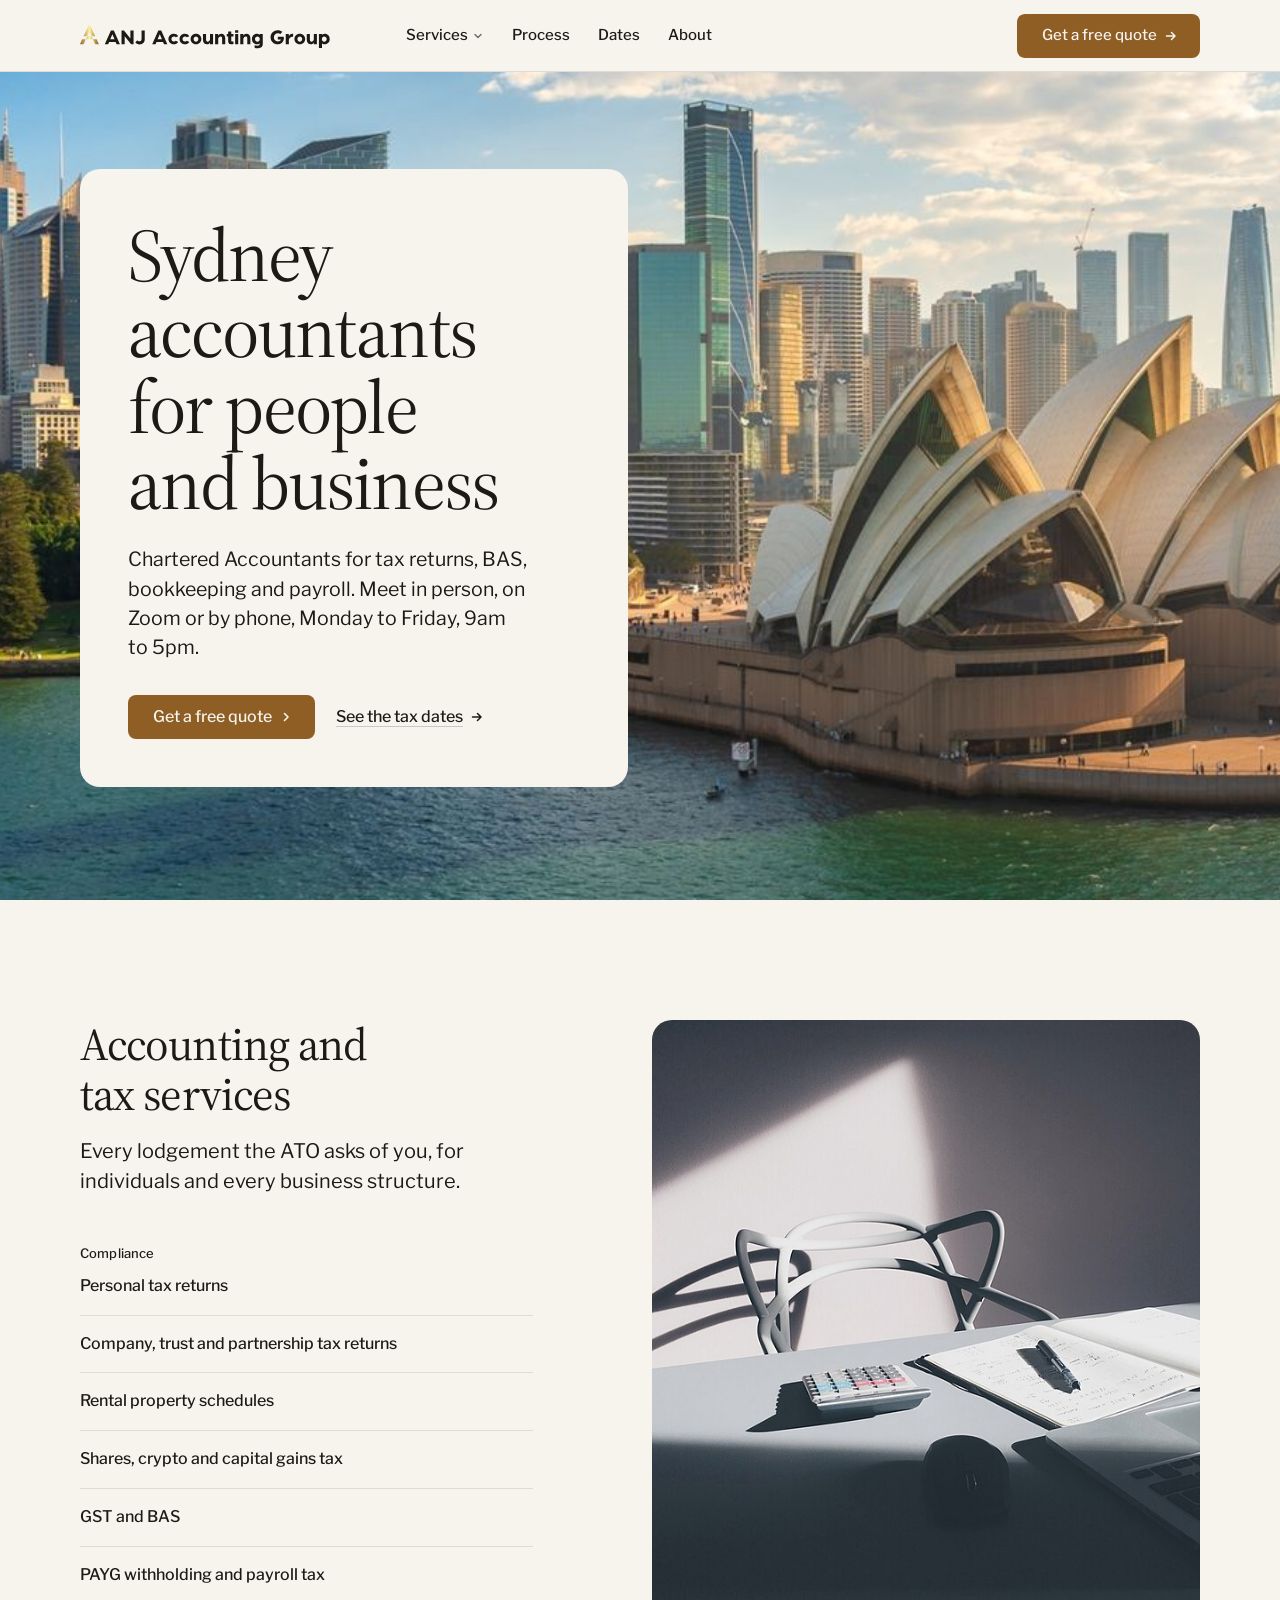
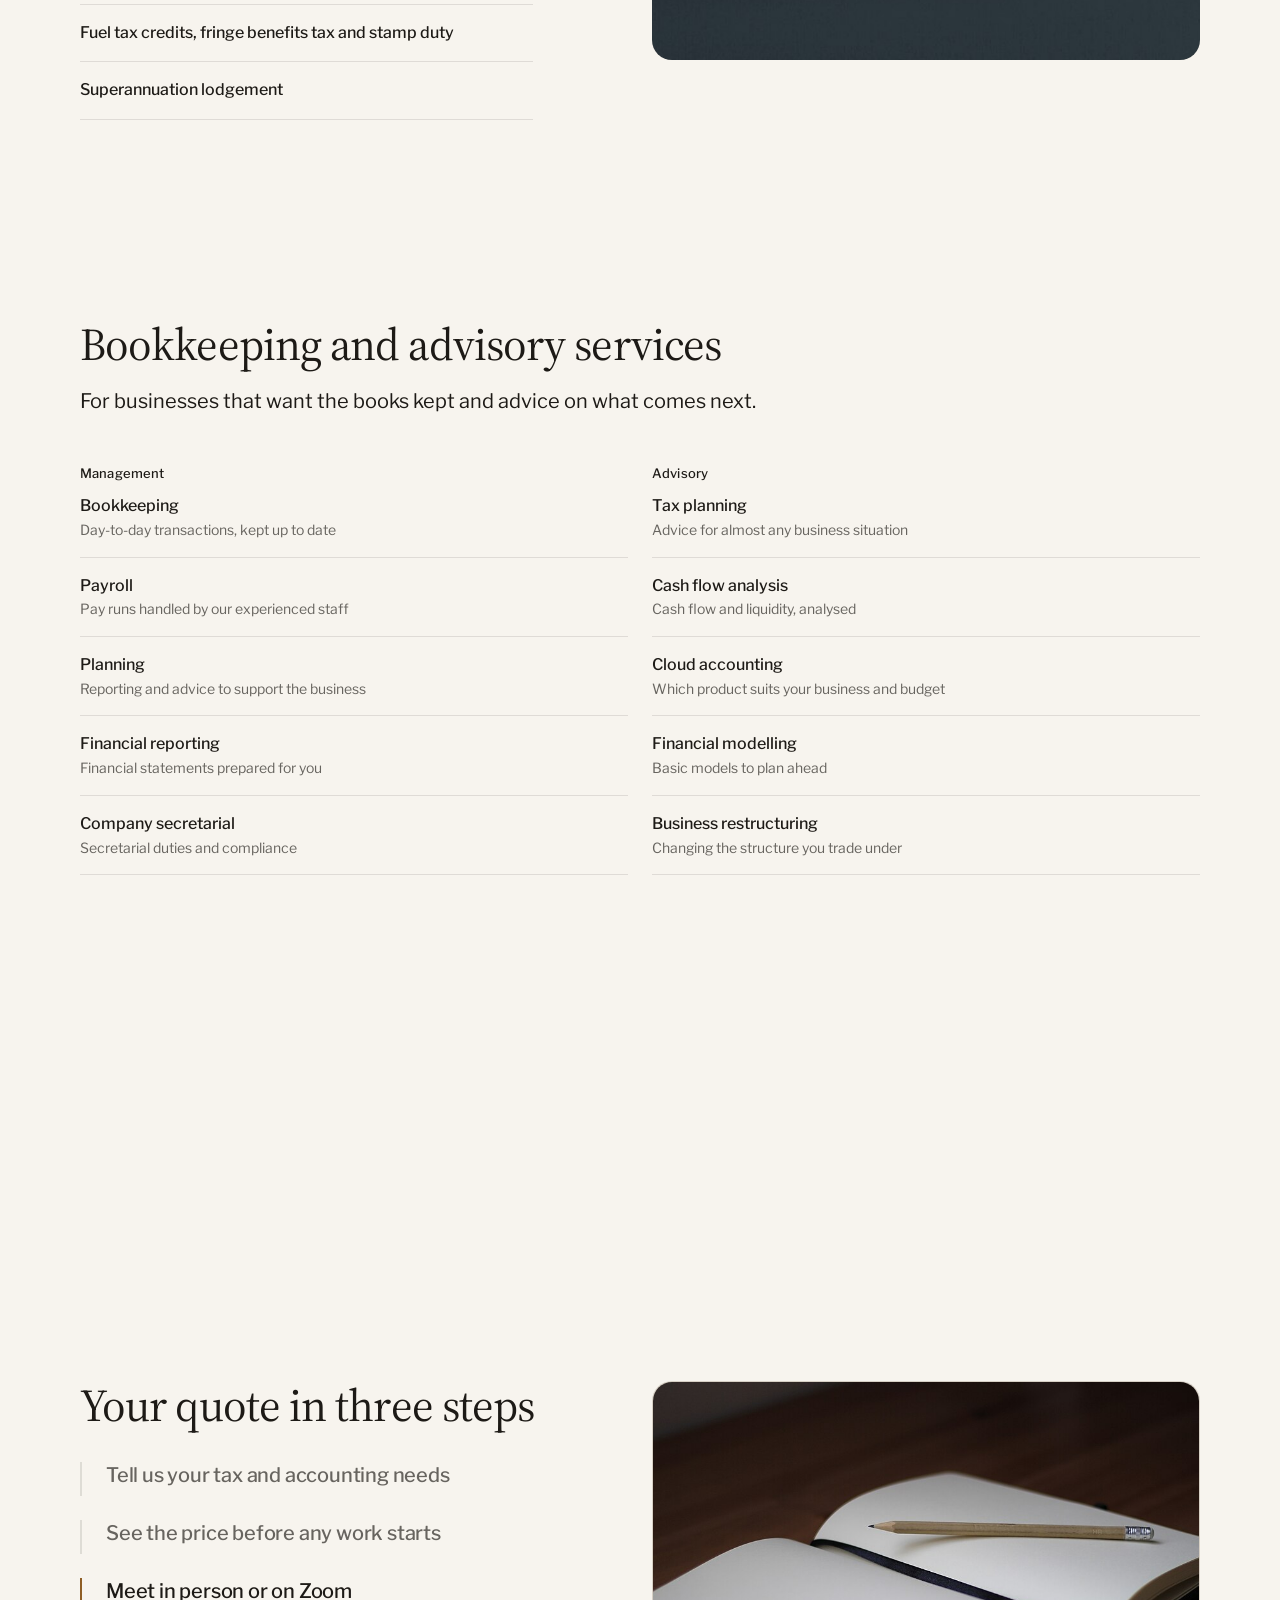
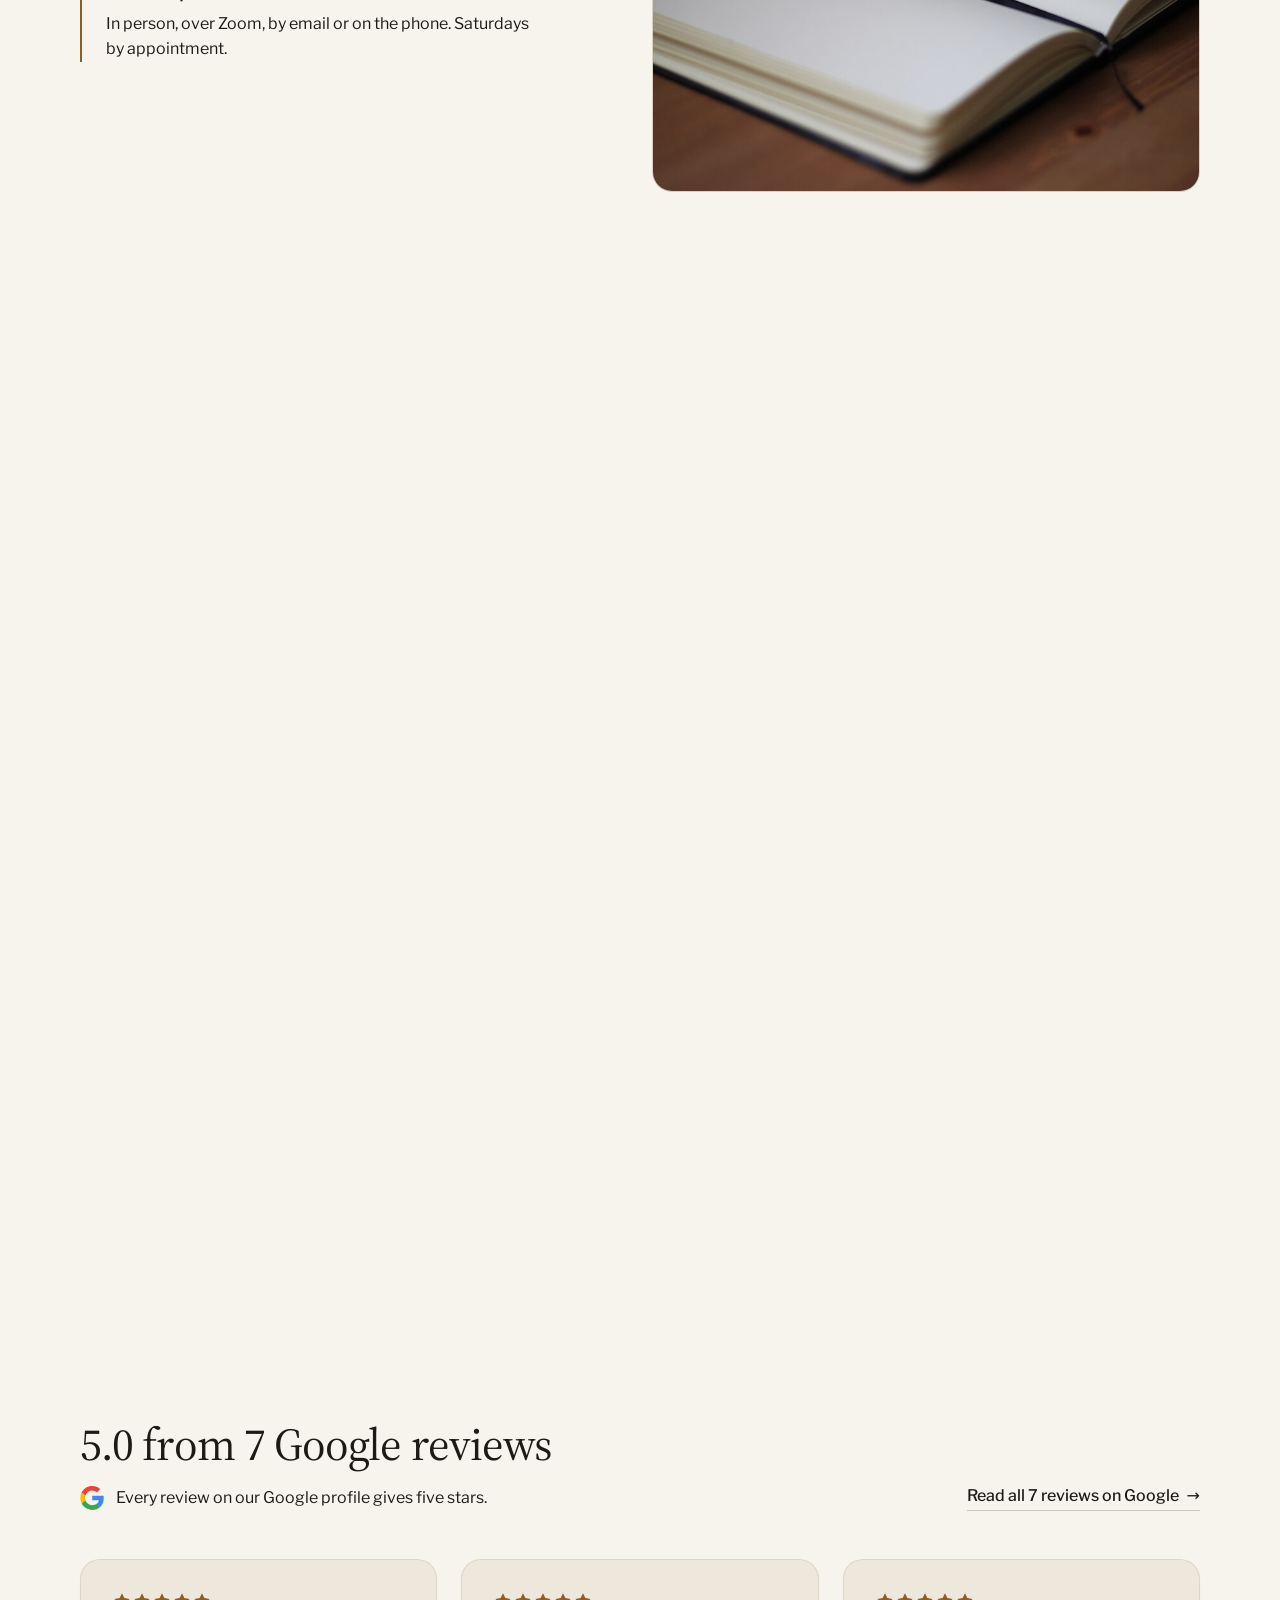
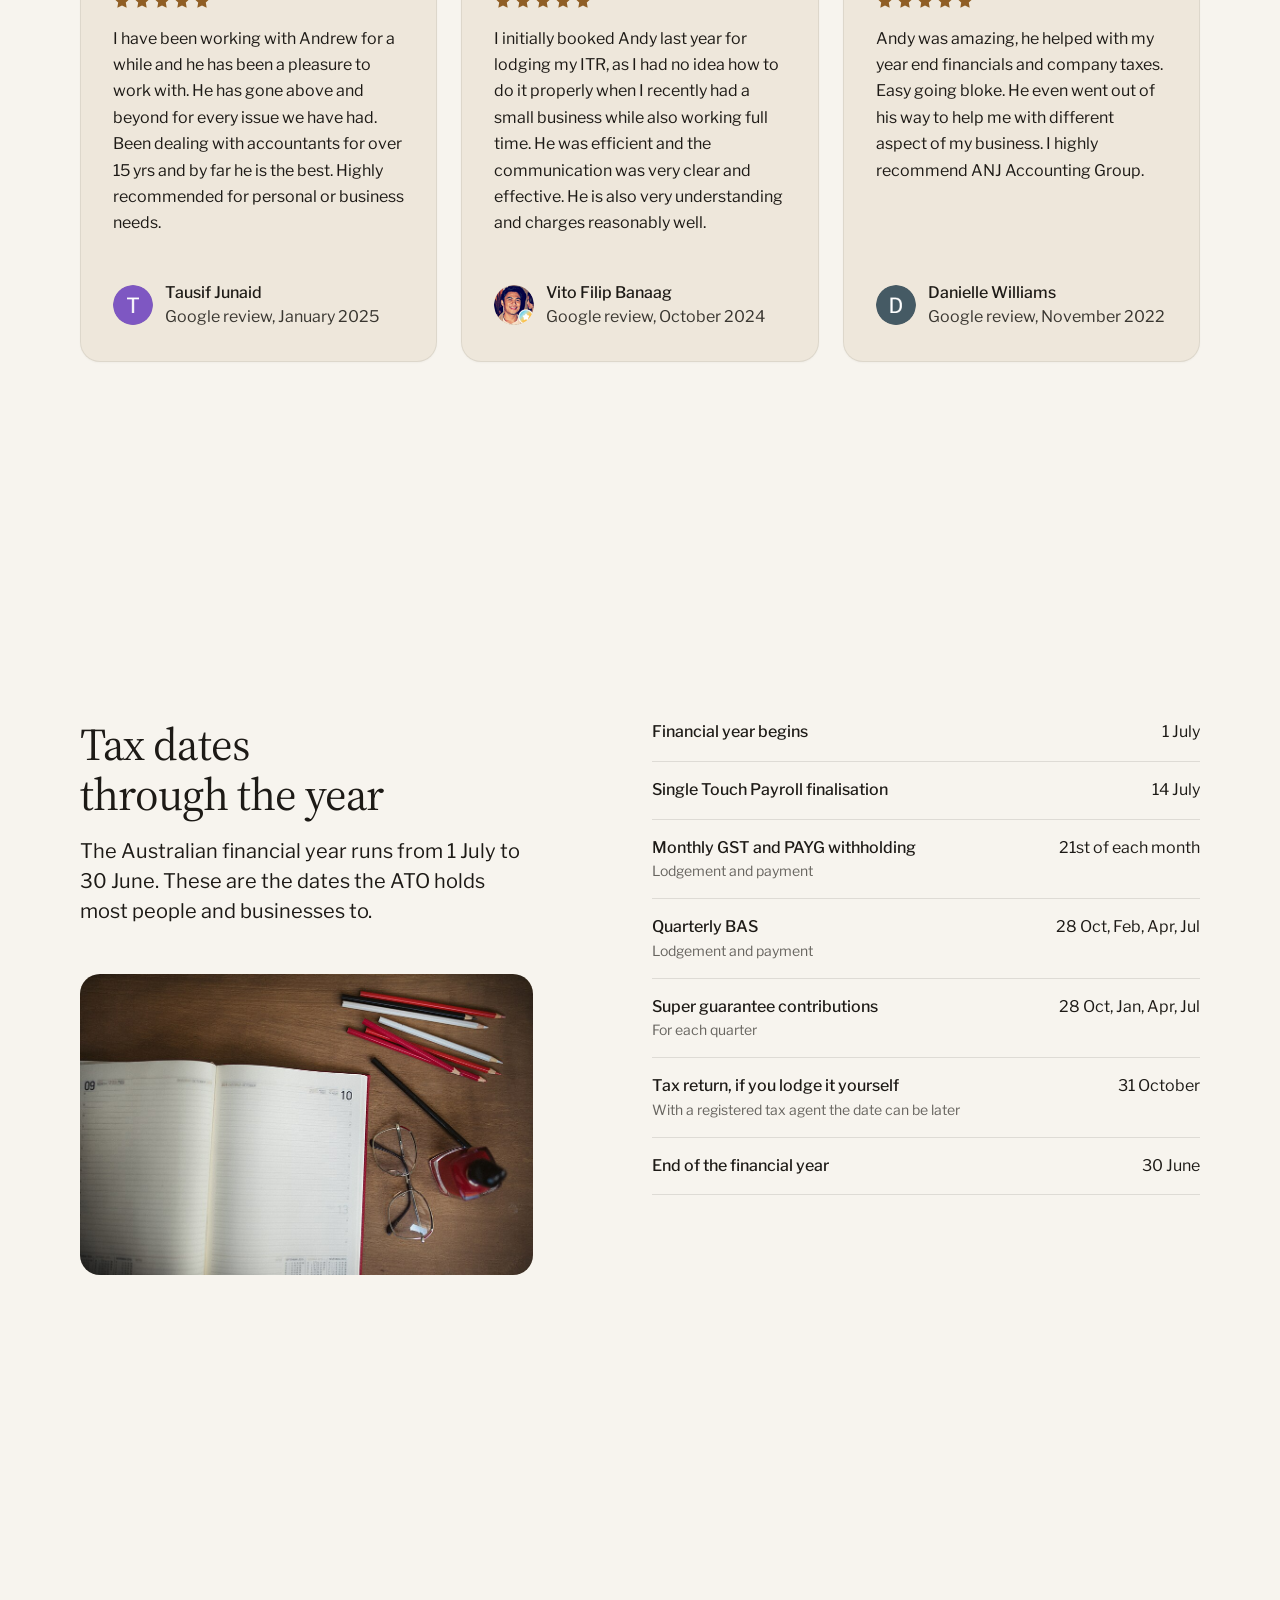
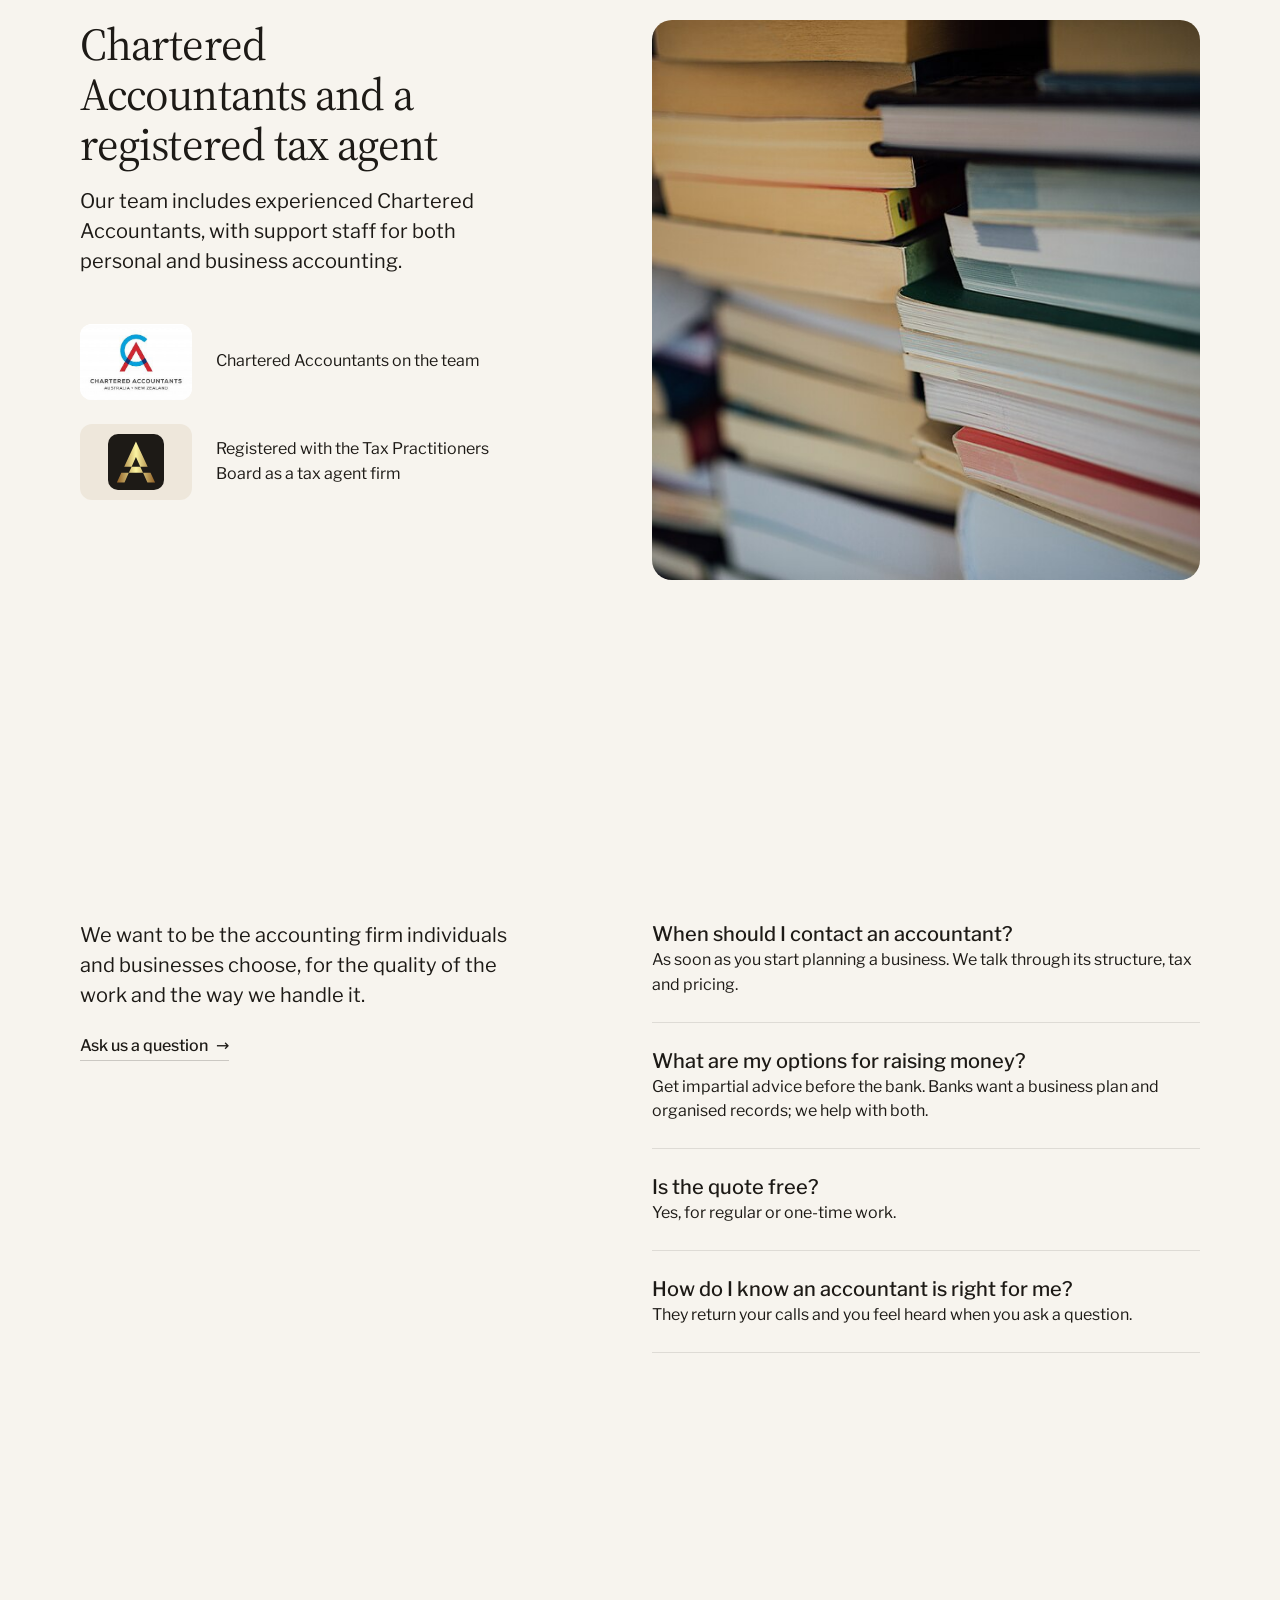
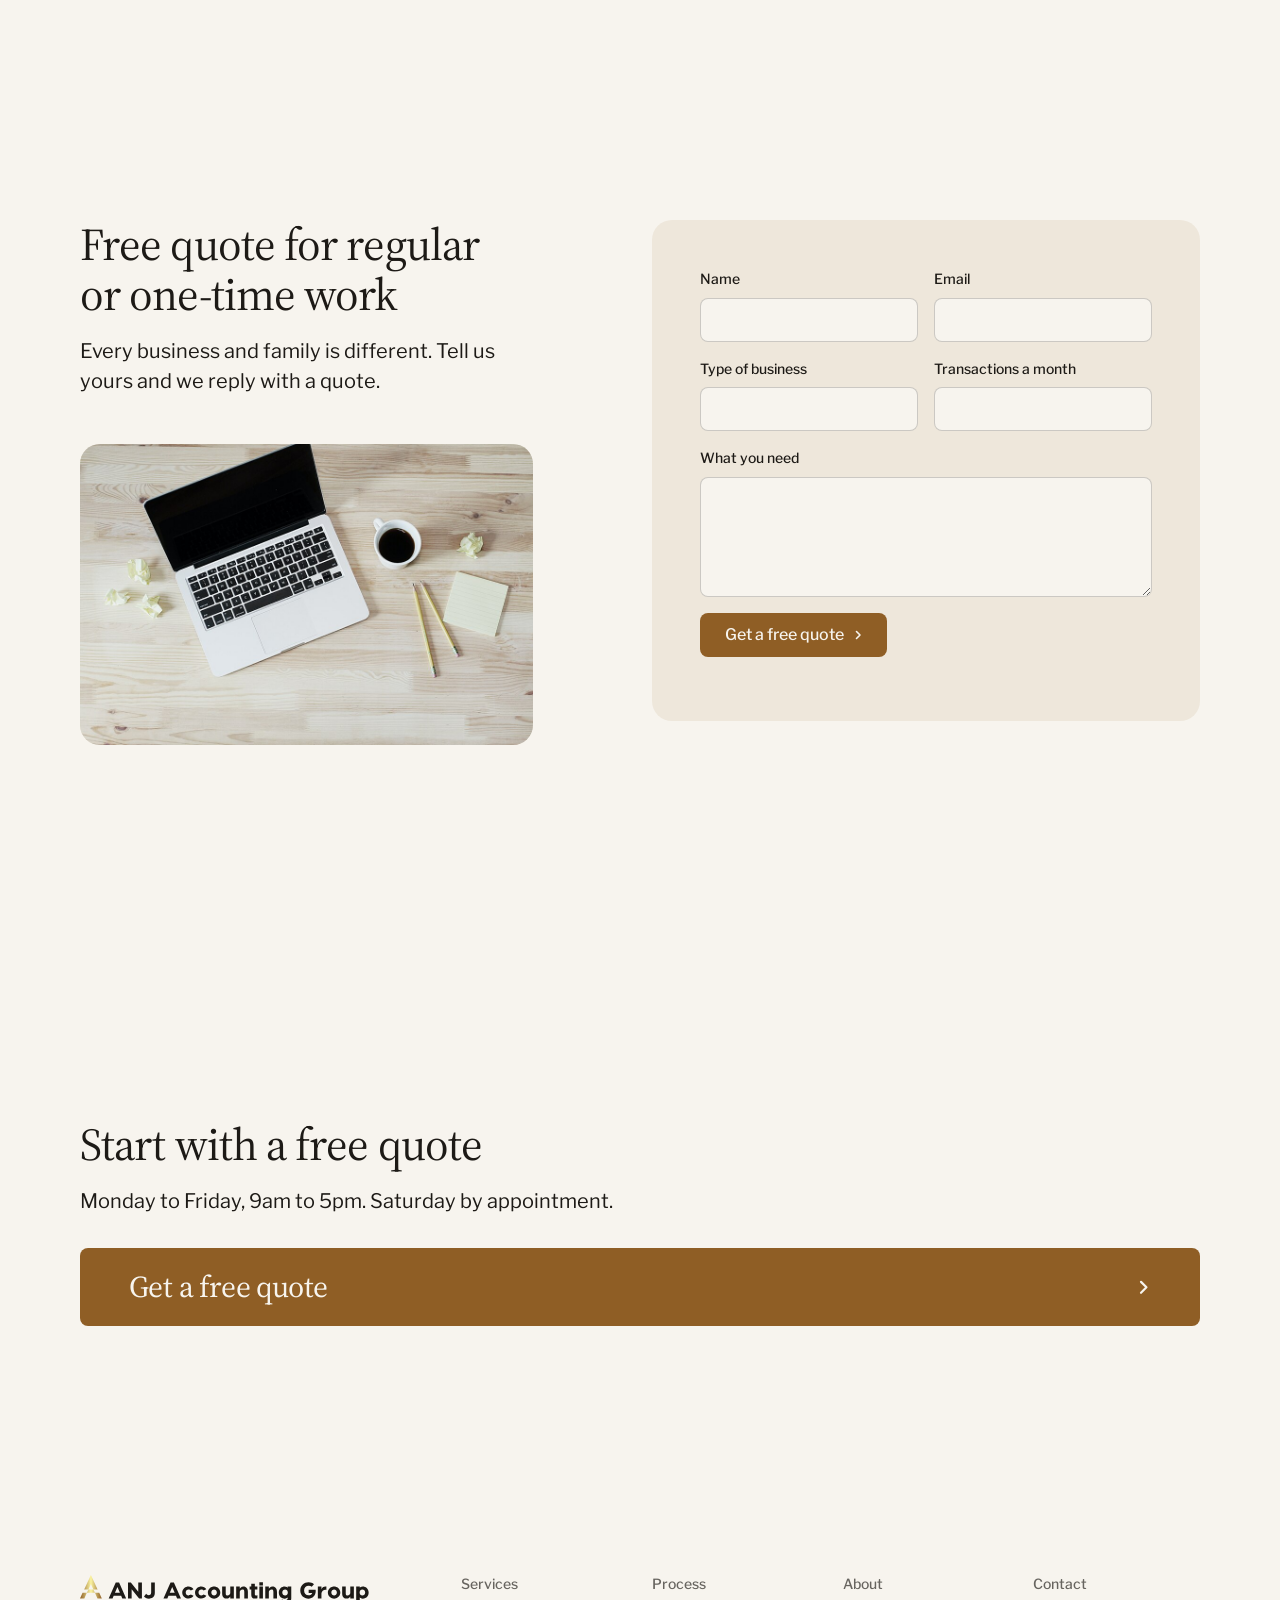
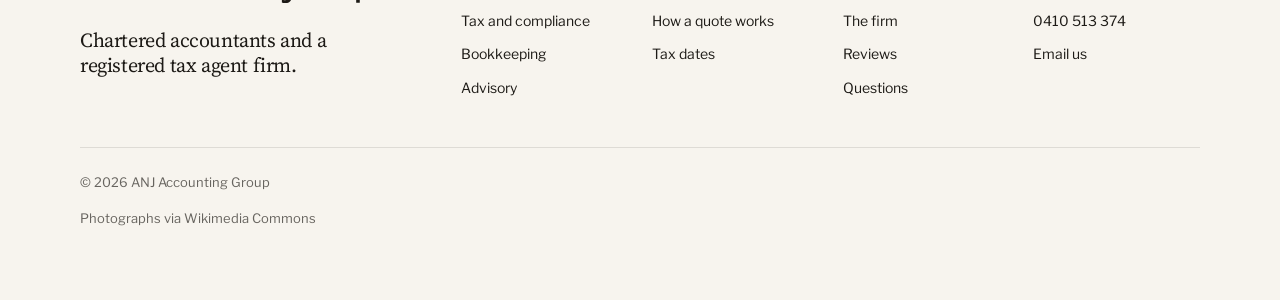
==== commit de769cf3: "Replace homepage hero with a full-bleed Sydney harbour photo Swap the split hero (desk photo and due" ====
--- a/index.html
+++ b/index.html
@@ -90,6 +90,8 @@
     #reviews .review blockquote { font-size: var(--t-small); }
   }
   @media (max-width: 639px) {
+    /* the Sydney skyline sits low in its frame: a shorter phone crop keeps both hero buttons on the first screen */
+    .hero--photo { --photo: 30svh; }
     .nav__logo img { height: 19px; }
     .creds .cred__logo, .creds .cred__mark { width: 88px; height: 60px; }
     #how:not(.is-live) { height: calc(2 * 100lvh); }
@@ -98,7 +100,7 @@
 </head>
 <body>
 <!-- type: service (an accounting firm: people are hired)
-     deal: hero split, nav nav-mega, close close-type, footer footer-columns, rhythm space, buttons arrow,
+     deal: hero photo (was split; a full-bleed Sydney photograph on the client's request), nav nav-mega, close close-type, footer footer-columns, rhythm space, buttons arrow,
            mark: the client's own logo (in place of the dealt arc), palette: the client's logo gold through start.mjs brand,
            type source-serif (the client's pick of the three dealt pairings; all three fail the hero-lines stress at 1440, waived) -->
 <!--
@@ -150,20 +152,13 @@
 </header>
 
 <main id="top">
-  <section class="hero hero--split" data-enter aria-labelledby="hero-h">
-    <div class="wrap"><div class="hero-text grid hero__grid">
-      <div class="hero__text span-5">
-        <p class="hero__kicker"><span class="dot" aria-hidden="true"></span>Open Monday to Friday, 9am to 5pm</p>
-        <h1 id="hero-h">Accountants for people and business</h1>
-        <p class="hero__lead">Chartered Accountants for tax returns, BAS, bookkeeping and payroll. Meet in person, on Zoom or by phone.</p>
+  <section class="hero hero--photo" data-enter data-calm="left" aria-labelledby="hero-h">
+    <img class="hero__bg" src="assets/img/hero-sydney.jpg" srcset="assets/img/hero-sydney-500.jpg 500w, assets/img/hero-sydney-960.jpg 960w, assets/img/hero-sydney-1280.jpg 1280w, assets/img/hero-sydney.jpg 1800w" sizes="100vw" width="1800" height="900" alt="Sydney's city towers rising behind the Opera House and Circular Quay on a clear afternoon" style="--ly-pos: 60% 50%; --ly-pos-phone: 62% 50%" fetchpriority="high" decoding="async" data-source="client" data-subject="city">
+    <div class="wrap"><div class="hero-text">
+      <div class="hero__text">
+        <h1 id="hero-h">Sydney accountants for people and business</h1>
+        <p class="hero__lead">Chartered Accountants for tax returns, BAS, bookkeeping and payroll. Meet in person, on Zoom or by phone, Monday to Friday, 9am to 5pm.</p>
         <div class="btn-row"><a class="btn btn--primary" href="#quote">Get a free quote<svg class="m-arrow" viewBox="0 0 12 12" aria-hidden="true"><path class="m-arrow__stem" d="M1 6h8"/><path class="m-arrow__head" d="M4.5 2.5 8 6l-3.5 3.5"/></svg></a><a class="btn btn--secondary" href="#dates">See the tax dates</a></div>
-      </div>
-      <div class="hero__media span-6 start-7">
-        <img src="assets/img/photo-f194674124.jpg" srcset="assets/img/photo-f194674124-500.jpg 500w, assets/img/photo-f194674124-960.jpg 960w, assets/img/photo-f194674124-1280.jpg 1280w, assets/img/photo-f194674124.jpg 1920w" sizes="(max-width: 1023px) 120vw, 1100px" width="1920" height="1280" alt="Reading glasses and two pens on an open ledger of handwritten figures" style="--ly-pos: 58% 60%" fetchpriority="high" decoding="async" data-source="stand-in" data-subject="desk">
-        <div class="ly-float">
-          <div class="ly-float__row"><span>Every month</span><span>The 21st</span></div>
-          <div class="ly-float__title">GST and PAYG withholding due</div>
-        </div>
       </div>
     </div></div>
   </section>
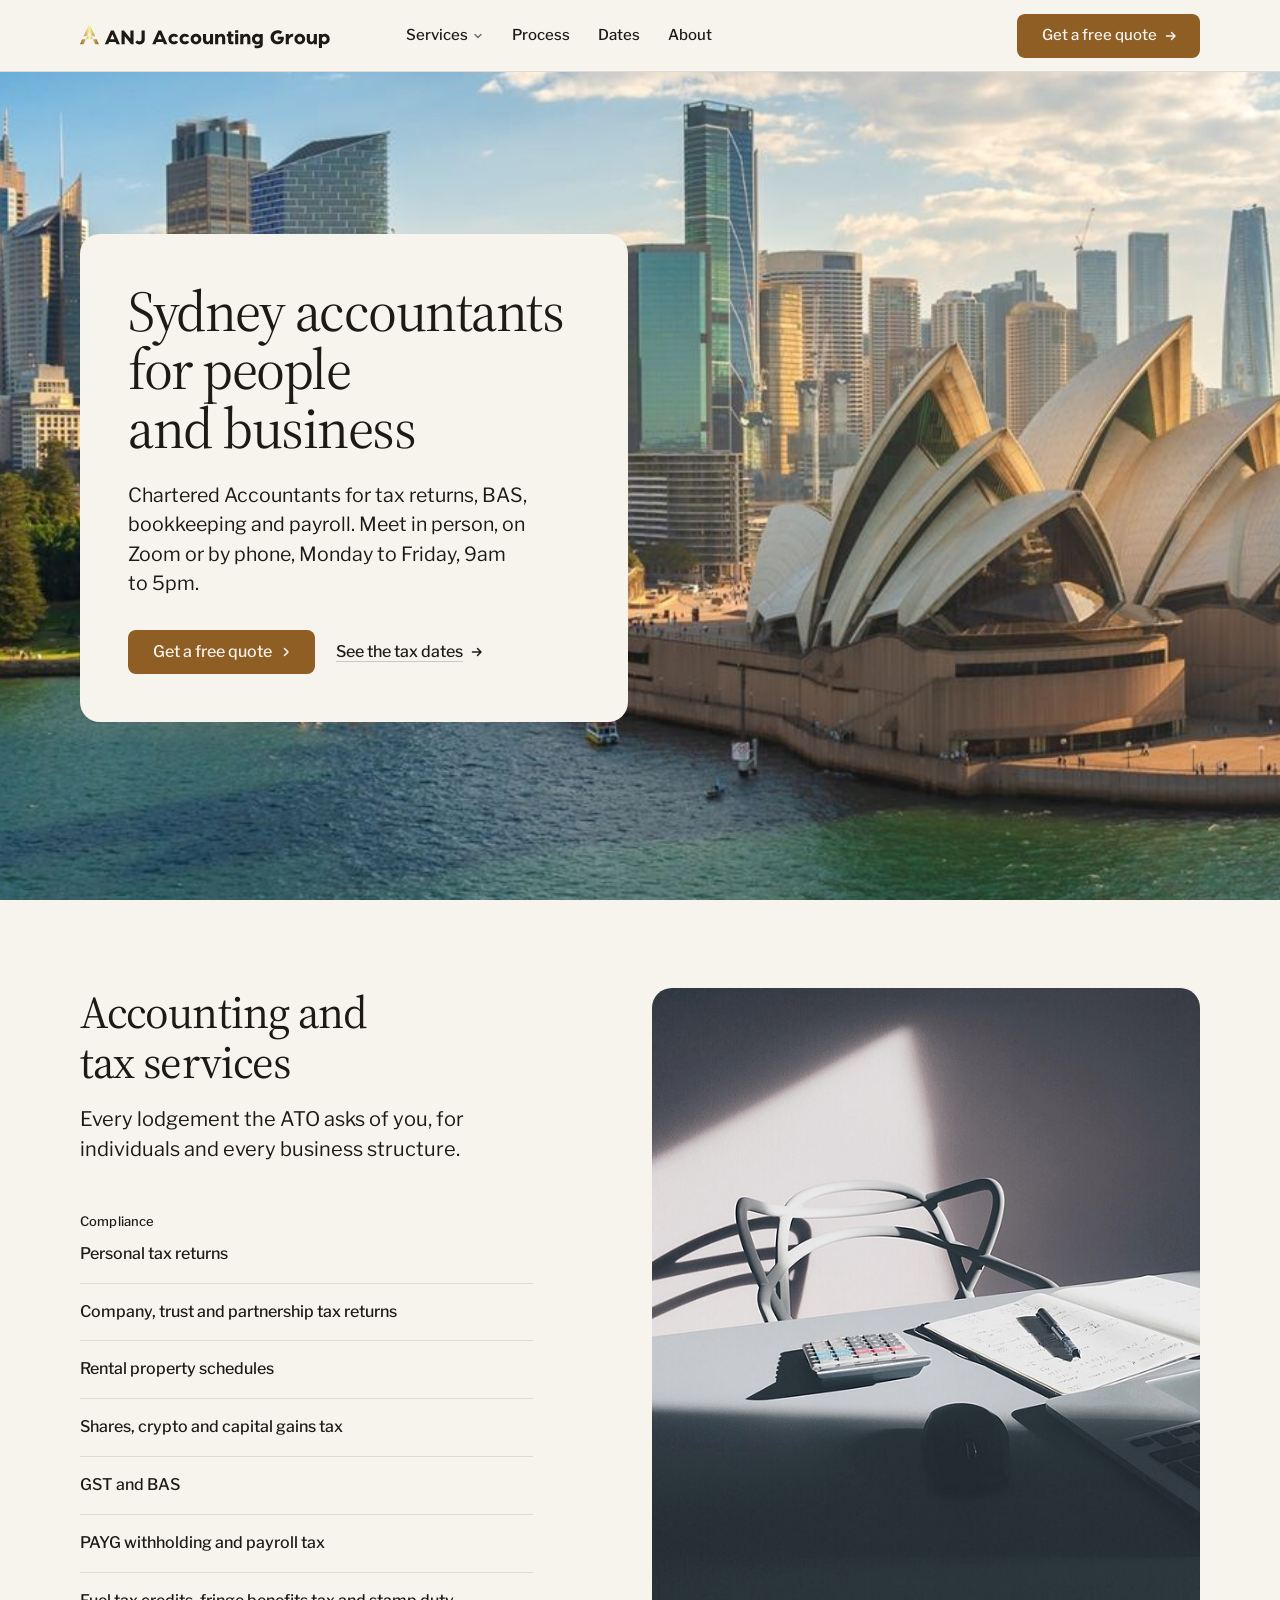
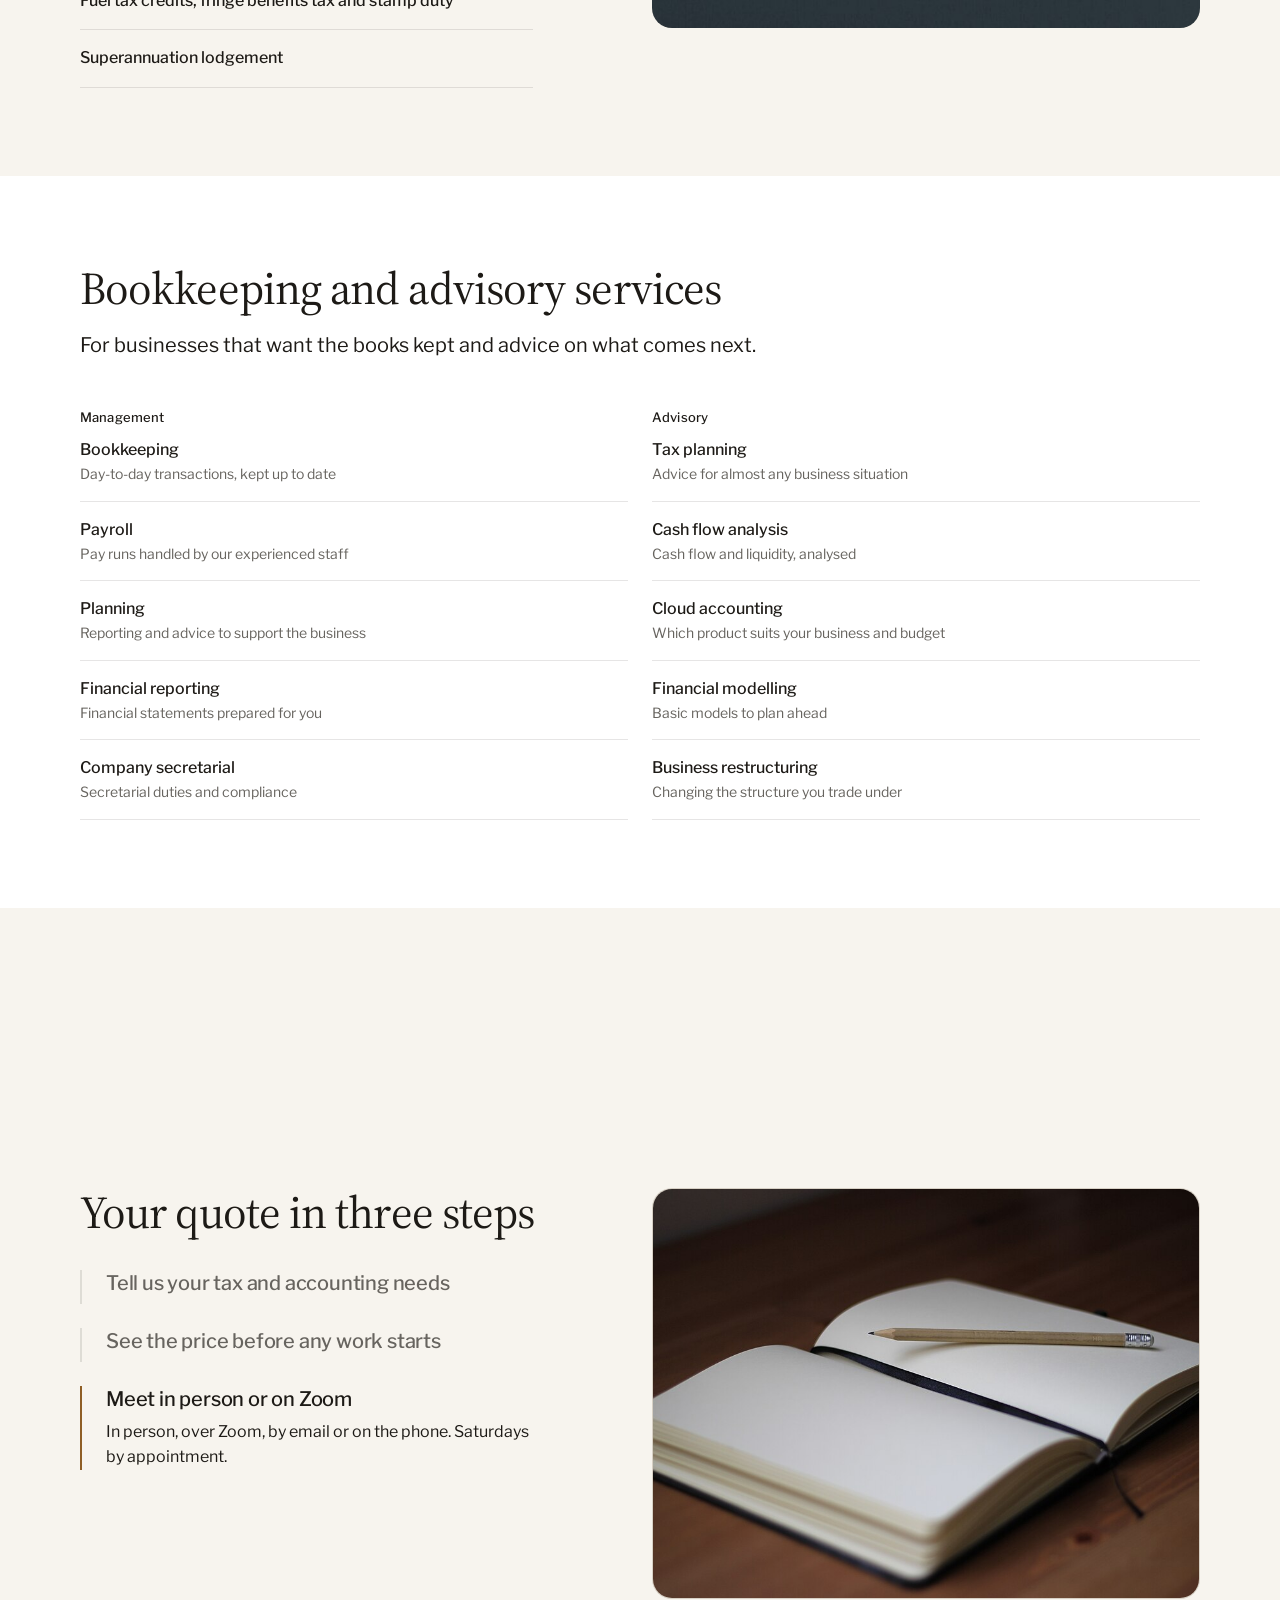
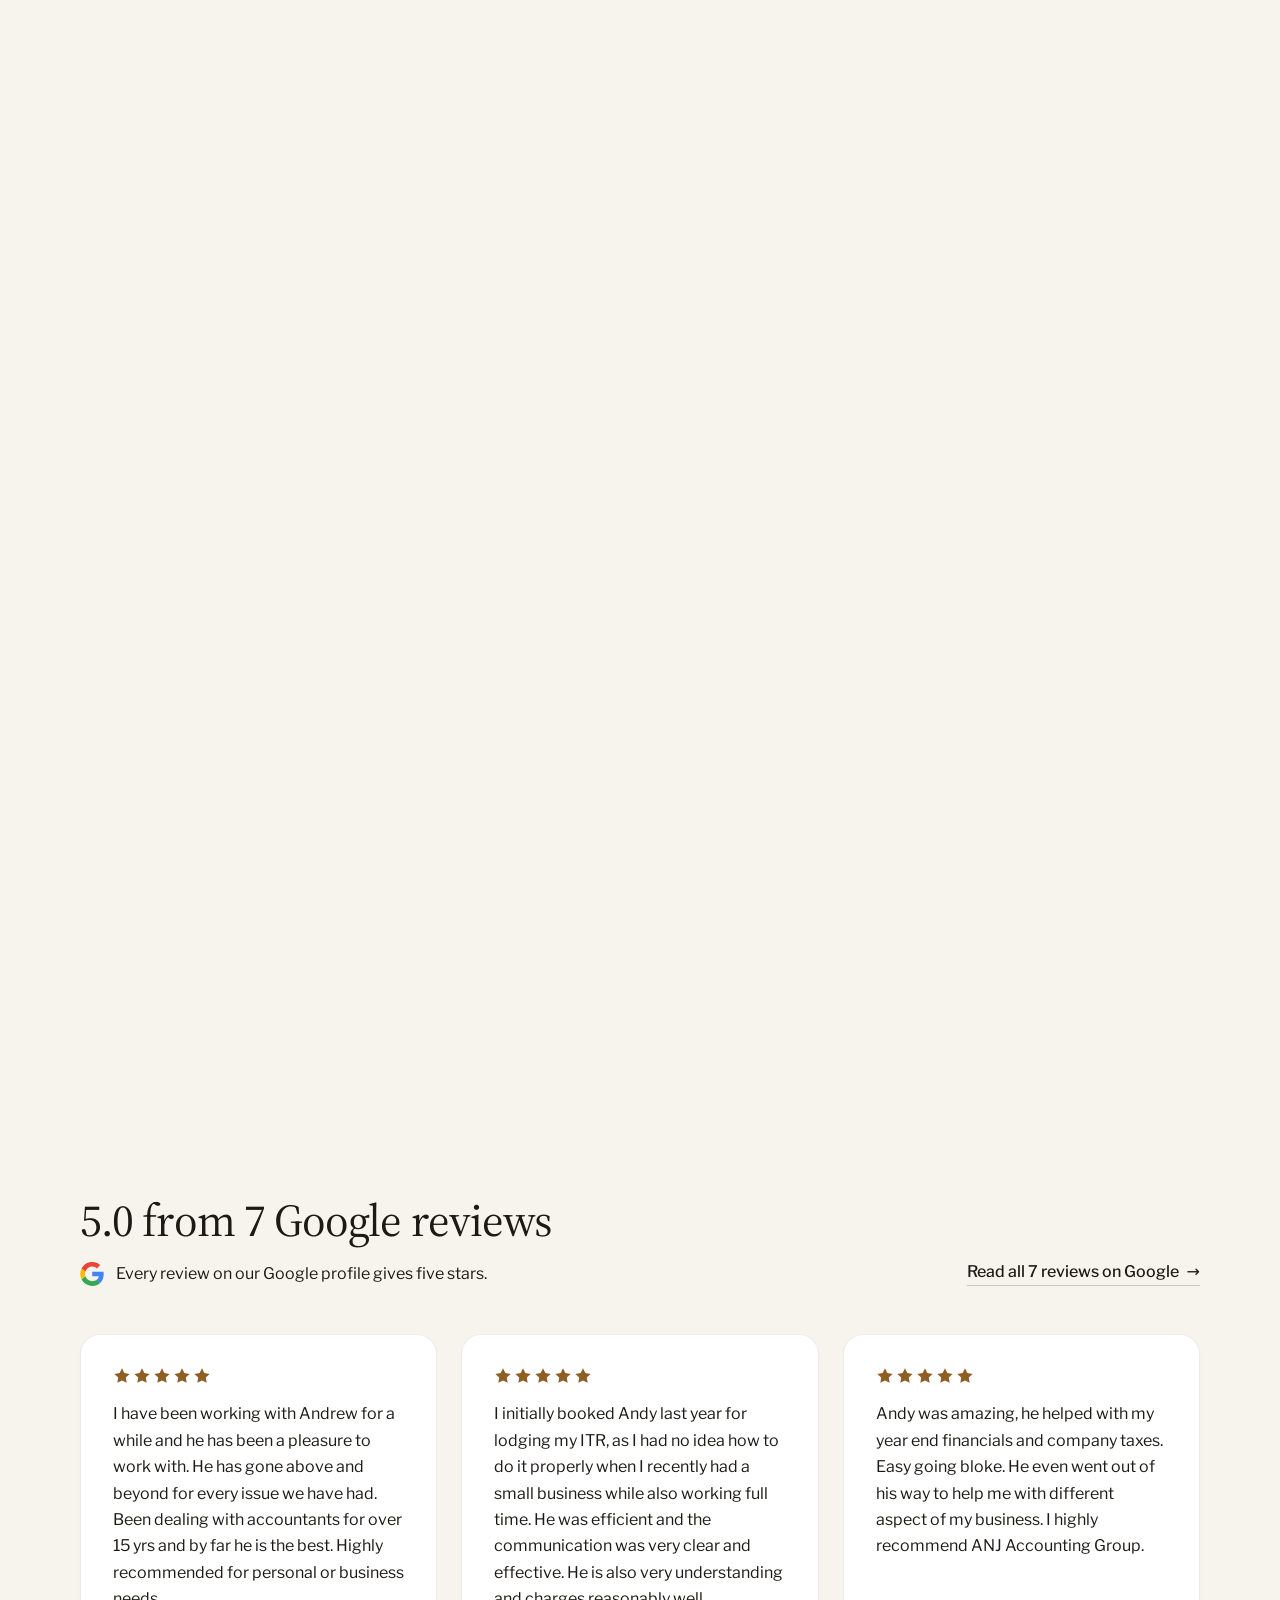
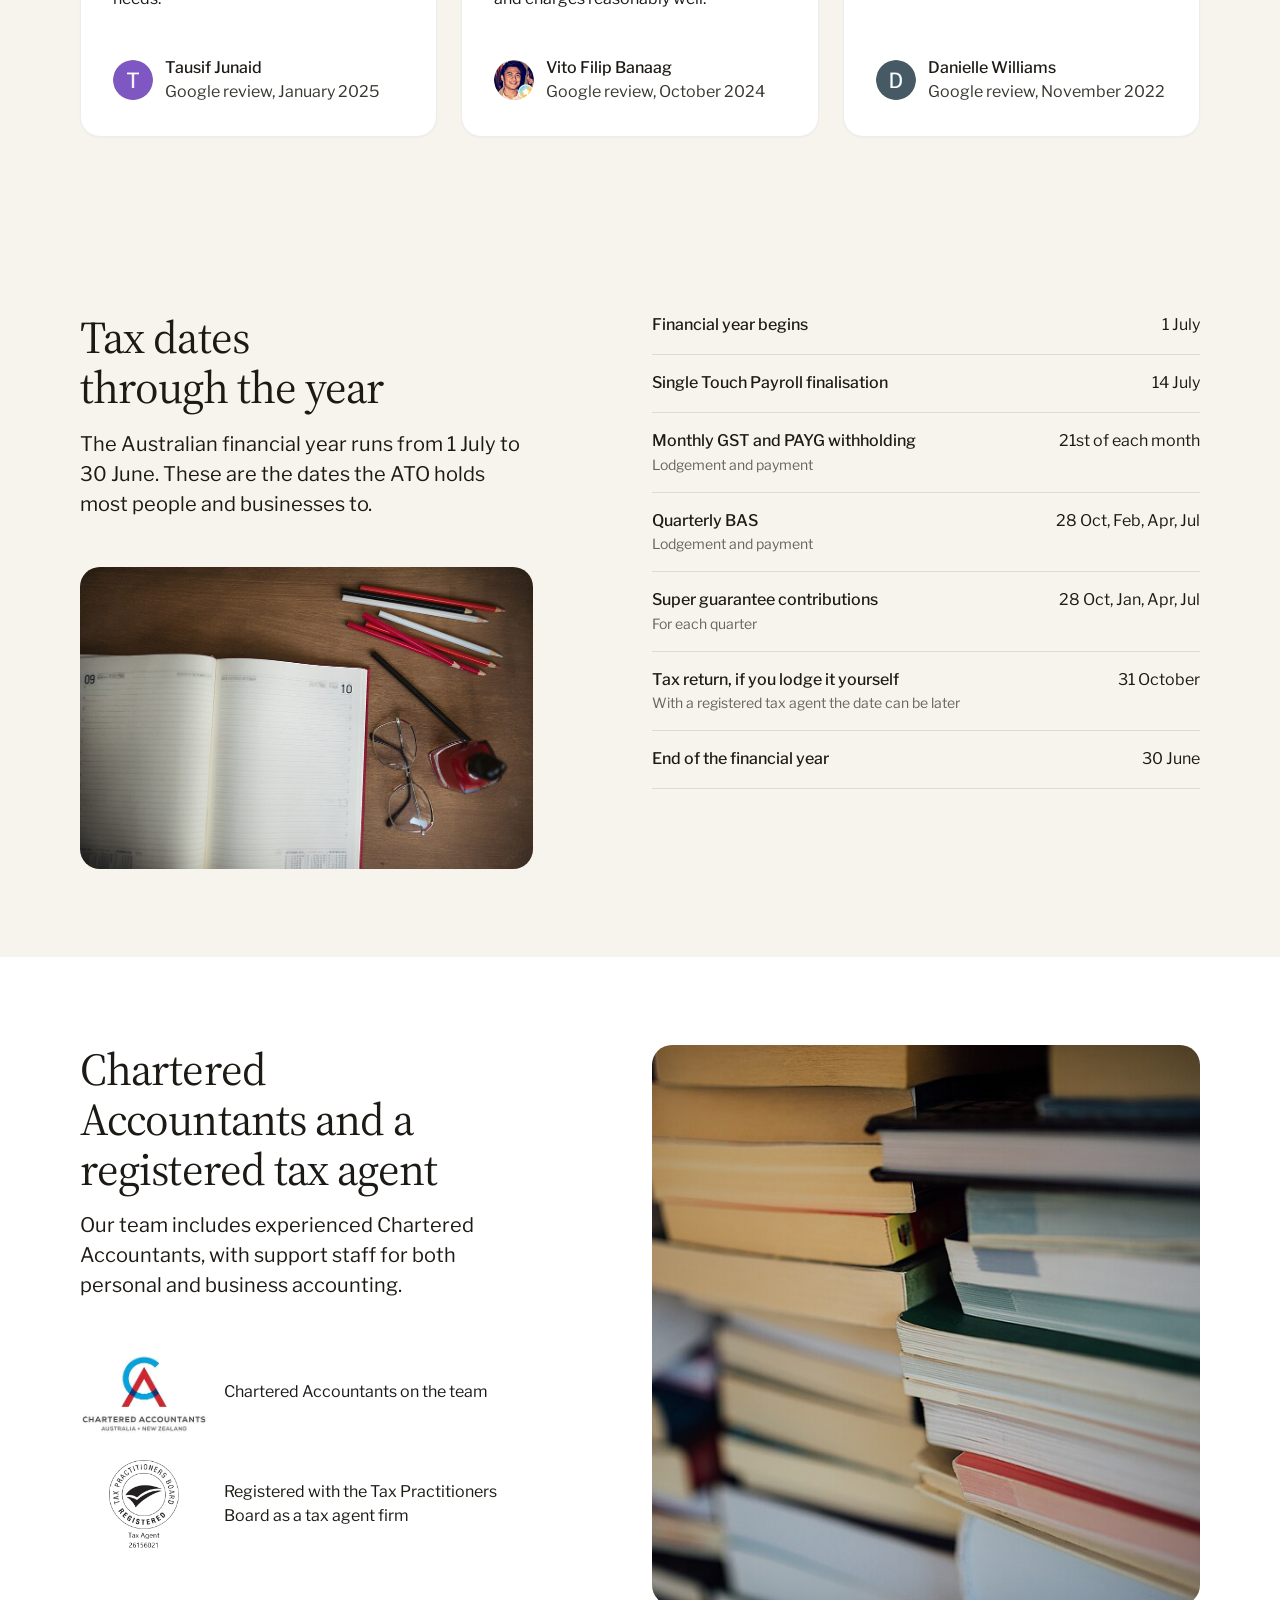
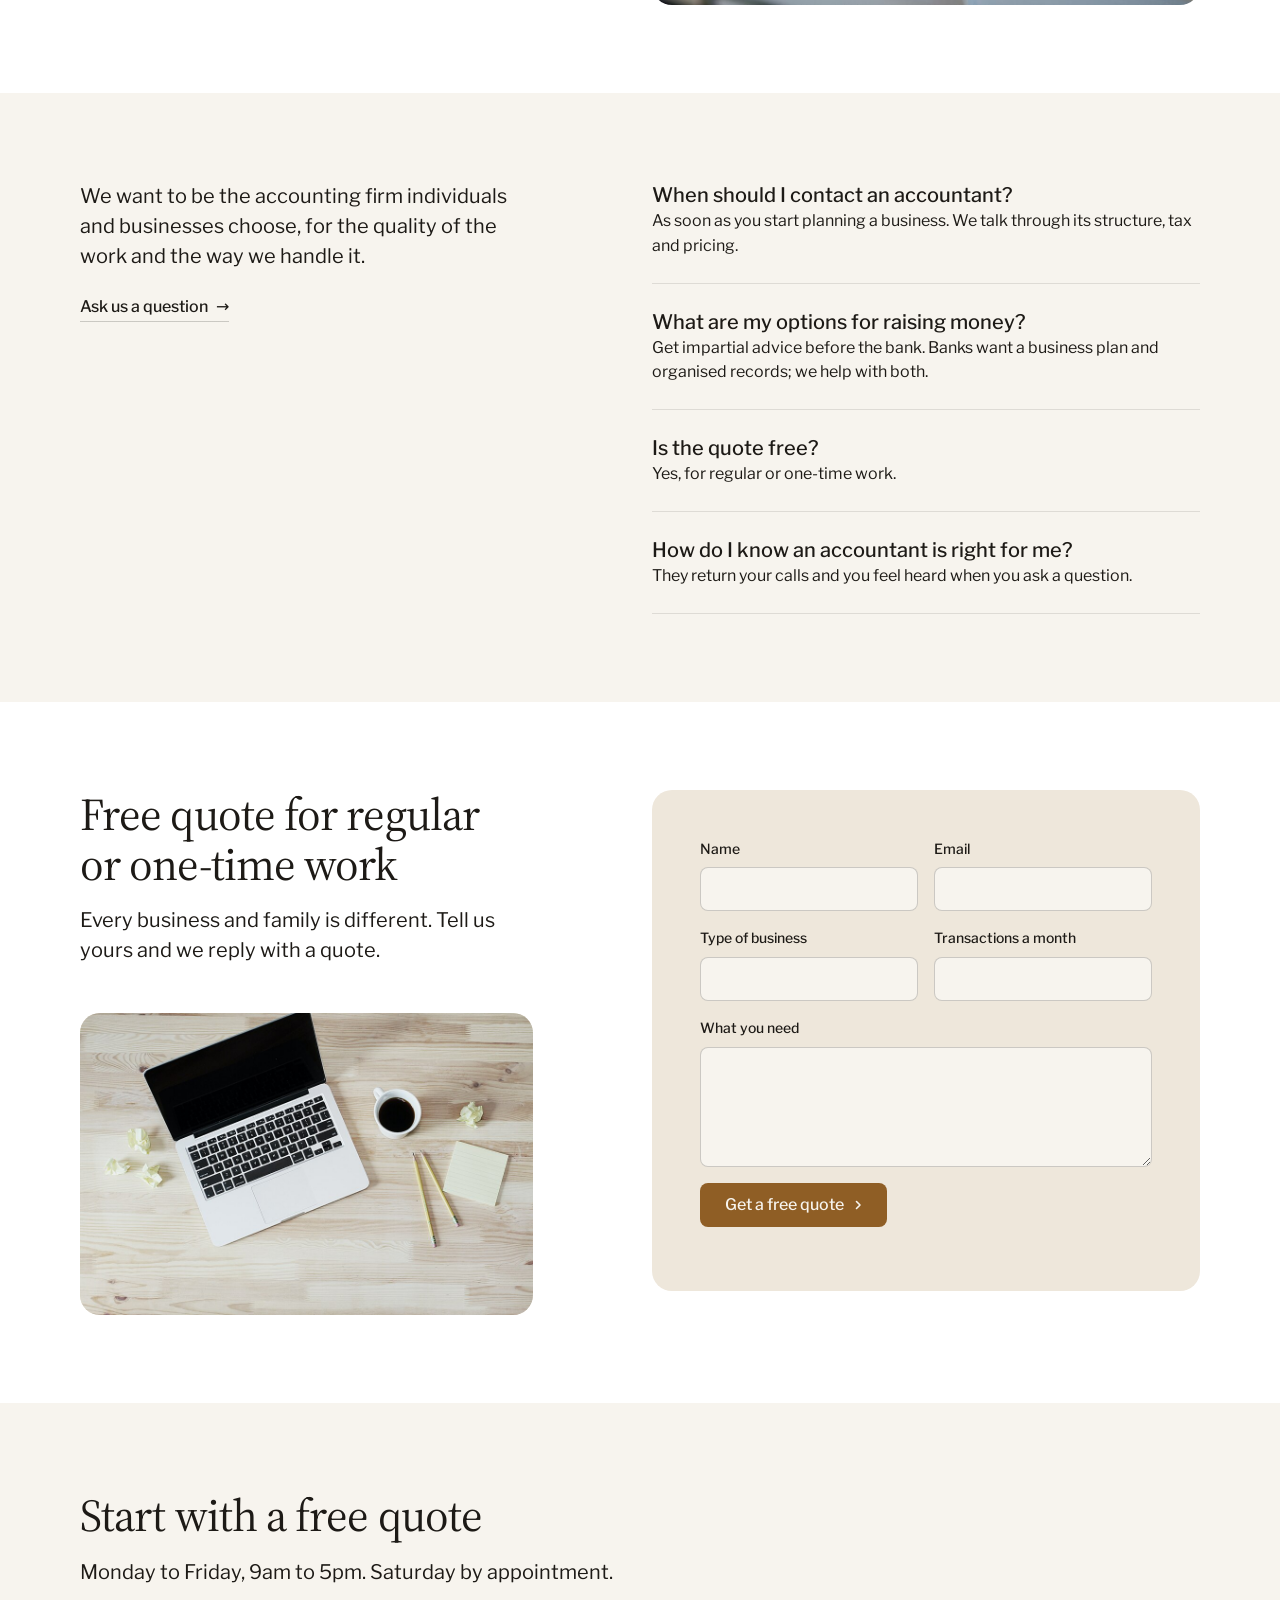
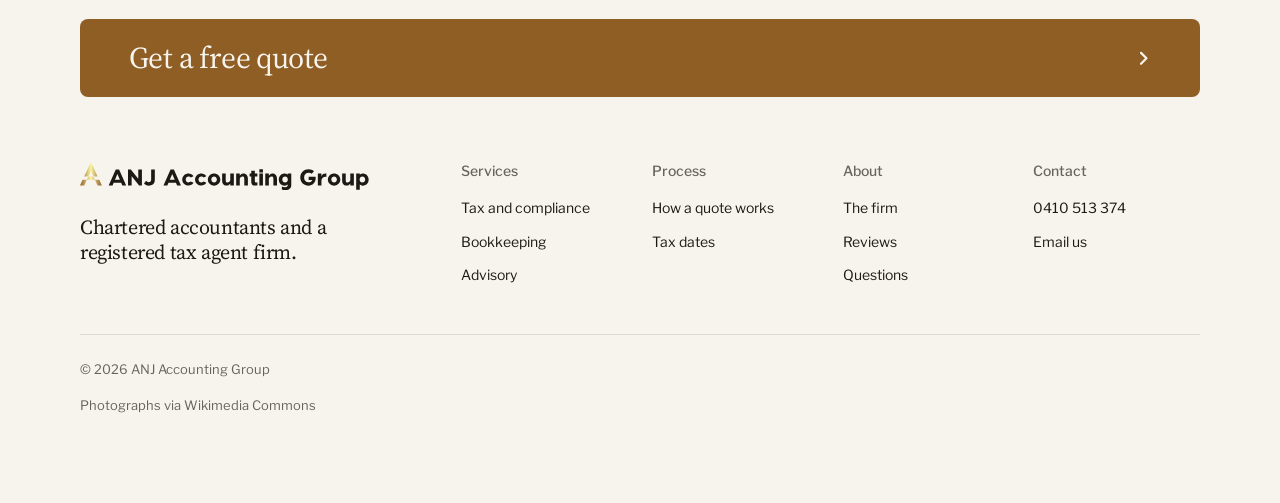
==== commit 268a8825: "Tighten section spacing, lighten sections and fix hero headline - Sections size to their content wit" ====
--- a/index.html
+++ b/index.html
@@ -15,9 +15,16 @@
 <!-- <link rel="canonical" href="https://anjaccountinggroup.com.au/"> : switch on when the new site goes live on the domain -->
 <meta name="site-kind" content="other">
 <meta name="page-type" content="service">
-<link rel="preconnect" href="https://fonts.googleapis.com">
-<link rel="preconnect" href="https://fonts.gstatic.com" crossorigin>
-<link href="https://fonts.googleapis.com/css2?family=Source+Serif+4:opsz,wght@8..60,400..700&family=Libre+Franklin:wght@400..600&display=swap" rel="stylesheet">
+<!-- fonts hosted with the site and preloaded, so the headline is drawn in Source Serif from the first paint
+     (from Google with display=swap it first set in Georgia and its lines moved when the font arrived) -->
+<link rel="preload" href="assets/fonts/source-serif-4-latin.woff2" as="font" type="font/woff2" crossorigin>
+<link rel="preload" href="assets/fonts/libre-franklin-latin.woff2" as="font" type="font/woff2" crossorigin>
+<style>
+@font-face { font-family: "Source Serif 4"; font-style: normal; font-weight: 400 700; font-display: block;
+  src: url(assets/fonts/source-serif-4-latin.woff2) format("woff2"); }
+@font-face { font-family: "Libre Franklin"; font-style: normal; font-weight: 400 600; font-display: swap;
+  src: url(assets/fonts/libre-franklin-latin.woff2) format("woff2"); }
+</style>
 <link rel="stylesheet" href="assets/system.css">
 <link rel="stylesheet" href="assets/ui/cards.css">
 <link rel="stylesheet" href="assets/motion/motion.css">
@@ -51,9 +58,10 @@
   .develop { margin: 0; border-radius: var(--r-lg); overflow: hidden; height: min(560px, var(--ly-fit, 560px)); }
   .develop > img { display: block; width: 100%; height: 100%; object-fit: cover; }
   .creds { display: grid; gap: var(--s-5); margin: var(--s-7) 0 0; padding: 0; list-style: none; }
-  .creds li { display: flex; align-items: center; gap: var(--s-5); }
-  .creds .cred__logo { flex: none; width: 112px; height: 76px; border-radius: var(--r-md); background: #fff; display: grid; place-items: center; overflow: hidden; }
-  .creds .cred__logo img { width: 100%; height: 100%; object-fit: contain; }
+  .creds li { display: flex; align-items: center; gap: var(--s-4); }
+  .creds .cred__logo { flex: none; width: 128px; height: 88px; display: grid; place-items: center; }
+  .creds .cred__logo { position: relative; }
+  .creds .cred__logo img { position: absolute; inset: 0; width: 100%; height: 100%; object-fit: contain; }
   .creds .cred__mark { flex: none; width: 112px; height: 76px; border-radius: var(--r-md); background: var(--surface); display: grid; place-items: center; }
   .creds .cred__mark img { width: 56px; height: auto; }
   .side__photo { position: relative; overflow: hidden; border-radius: var(--r-lg); aspect-ratio: 3 / 2; margin-top: var(--s-7); background: var(--surface); }
@@ -62,7 +70,32 @@
   .footer__col a[href^="mailto:"], .footer__col a[href^="tel:"] { overflow-wrap: anywhere; }
   .group-label { margin: var(--s-6) 0 var(--s-3); font-weight: 500; }
   .svc-cols .group-label { margin-top: 0; }
-  .review { display: flex; flex-direction: column; gap: var(--s-4); }
+  /* the hero h1: "Sydney accountants" is always the first line, whole; its size keeps that line inside the box
+     (the line is about 7.6 times the font size wide) */
+  .hero--photo .hero__text { container-type: inline-size; }
+  .hero--photo h1 { max-width: none; font-size: min(var(--ly-h1-xl), 64px, calc(100cqi / 7.9)); }
+  .hero--photo h1 .h1-first { display: block; white-space: nowrap; }
+  #business, #quote { background: #ffffff; }
+  /* sections as tall as their content, with one even padding (the client asked for smaller gaps between
+     sections); the hero keeps its first screen and #how keeps the height its pinned steps need */
+  :root { --sec-pad: 88px; }
+  html { scroll-padding-top: var(--nav); }
+  main > section.section:not(.hero):not(#how), body > footer.closing {
+    height: auto; min-height: 0; padding: var(--sec-pad) 0 calc(var(--sec-pad) + var(--bar));
+  }
+  /* #how pins its steps only from 1024 (is-live); stacked below that, it is as tall as its steps */
+  @media (max-width: 1023px) {
+    main > section#how:not(.is-live) { height: auto; min-height: 0; padding: var(--sec-pad) 0 calc(var(--sec-pad) + var(--bar)); }
+  }
+  /* #about: the credentials, then the questions, a section's gap apart */
+  #about > .wrap { display: flex; flex-direction: column; row-gap: calc(2 * var(--sec-pad)); }
+  #about > .wrap > * { margin-block: 0; }
+  /* #about: white behind the credentials only; the questions keep the cream ground */
+  #about { overflow-x: clip; }
+  #about .group { position: relative; isolation: isolate; }
+  #about .group::before { content: ""; position: absolute; z-index: -1; left: calc(50% - 50vw); width: 100vw;
+    top: calc(-1 * var(--sec-pad)); bottom: calc(-1 * var(--sec-pad)); background: #ffffff; }
+  .review { display: flex; flex-direction: column; gap: var(--s-4); background: #ffffff; }
   .review blockquote { margin: 0; font: 400 var(--t-body)/1.65 var(--font-text); color: var(--ink); flex: 1 1 auto; }
     .stars { display: flex; gap: 2px; color: var(--accent); }
   .stars svg { width: 18px; height: 18px; }
@@ -73,14 +106,8 @@
     .develop { height: auto; aspect-ratio: 16 / 9; margin-top: var(--s-7); }
     .quote__form { margin-top: var(--s-7); background: none; padding: 0; border-radius: 0; }
   }
-  /* the tablet stacks these splits past one screen: two screens there */
   @media (min-width: 640px) and (max-width: 1023px) {
-    #services, #dates, #quote { --h: 2; }
-    /* two screens as two groups, as .g2 does: the words and photograph on the first, the list or form on the second */
-    #dates > .wrap, #quote > .wrap { display: grid; grid-template-columns: minmax(0, 1fr); grid-template-rows: minmax(0, 1fr) minmax(0, 1fr); row-gap: calc(var(--padt) + var(--padb) + var(--bar)); }
-    #dates > .wrap > *, #quote > .wrap > * { grid-column: 1; min-height: 0; align-self: start; }
     .side__photo { aspect-ratio: 4 / 3; }
-    #quote .quote__form { margin-top: 0; }
     #how:not(.is-live) .mo-pc__visual > img { max-height: 20svh; }
     /* the three service lists and the three reviews stay side by side, so each section stays one screen */
     #business .svc-cols { grid-template-columns: repeat(2, minmax(0, 1fr)); }
@@ -92,9 +119,9 @@
   @media (max-width: 639px) {
     /* the Sydney skyline sits low in its frame: a shorter phone crop keeps both hero buttons on the first screen */
     .hero--photo { --photo: 30svh; }
+    :root { --sec-pad: 56px; }
     .nav__logo img { height: 19px; }
-    .creds .cred__logo, .creds .cred__mark { width: 88px; height: 60px; }
-    #how:not(.is-live) { height: calc(2 * 100lvh); }
+    .creds .cred__logo, .creds .cred__mark { width: 100px; height: 70px; }
   }
 </style>
 </head>
@@ -156,7 +183,7 @@
     <img class="hero__bg" src="assets/img/hero-sydney.jpg" srcset="assets/img/hero-sydney-500.jpg 500w, assets/img/hero-sydney-960.jpg 960w, assets/img/hero-sydney-1280.jpg 1280w, assets/img/hero-sydney.jpg 1800w" sizes="100vw" width="1800" height="900" alt="Sydney's city towers rising behind the Opera House and Circular Quay on a clear afternoon" style="--ly-pos: 60% 50%; --ly-pos-phone: 62% 50%" fetchpriority="high" decoding="async" data-source="client" data-subject="city">
     <div class="wrap"><div class="hero-text">
       <div class="hero__text">
-        <h1 id="hero-h">Sydney accountants for people and business</h1>
+        <h1 id="hero-h"><span class="h1-first">Sydney accountants</span> for people and business</h1>
         <p class="hero__lead">Chartered Accountants for tax returns, BAS, bookkeeping and payroll. Meet in person, on Zoom or by phone, Monday to Friday, 9am to 5pm.</p>
         <div class="btn-row"><a class="btn btn--primary" href="#quote">Get a free quote<svg class="m-arrow" viewBox="0 0 12 12" aria-hidden="true"><path class="m-arrow__stem" d="M1 6h8"/><path class="m-arrow__head" d="M4.5 2.5 8 6l-3.5 3.5"/></svg></a><a class="btn btn--secondary" href="#dates">See the tax dates</a></div>
       </div>
@@ -305,8 +332,8 @@
               <p>Our team includes experienced Chartered Accountants, with support staff for both personal and business accounting.</p>
             </div>
             <ul class="creds">
-              <li><span class="cred__logo"><img src="assets/brand/caanz.jpg" alt="Chartered Accountants Australia and New Zealand" width="320" height="216" loading="lazy"></span><span>Chartered Accountants on the team</span></li>
-              <li><span class="cred__mark"><img src="favicon.svg" alt="" width="56" height="56" loading="lazy"></span><span>Registered with the Tax Practitioners Board as a tax agent firm</span></li>
+              <li><span class="cred__logo"><img src="assets/brand/caanz.png" alt="Chartered Accountants Australia and New Zealand" width="272" height="173" loading="lazy"></span><span>Chartered Accountants on the team</span></li>
+              <li><span class="cred__logo"><img src="assets/brand/tpb-registered-tax-agent.png" alt="Tax Practitioners Board registered tax agent" width="234" height="298" loading="lazy"></span><span>Registered with the Tax Practitioners Board as a tax agent firm</span></li>
             </ul>
           </div>
           <figure class="develop span-6 start-7" data-moment="picture-develops"><img src="assets/img/photo-c877.jpg" srcset="assets/img/photo-c877-500.jpg 500w, assets/img/photo-c877-960.jpg 960w, assets/img/photo-c877.jpg 1280w" sizes="(max-width: 1023px) 100vw, 60vw" alt="A close stack of reference books seen from the page edges" width="1280" height="853" loading="lazy" decoding="async" data-source="library-057" data-subject="desk"></figure>
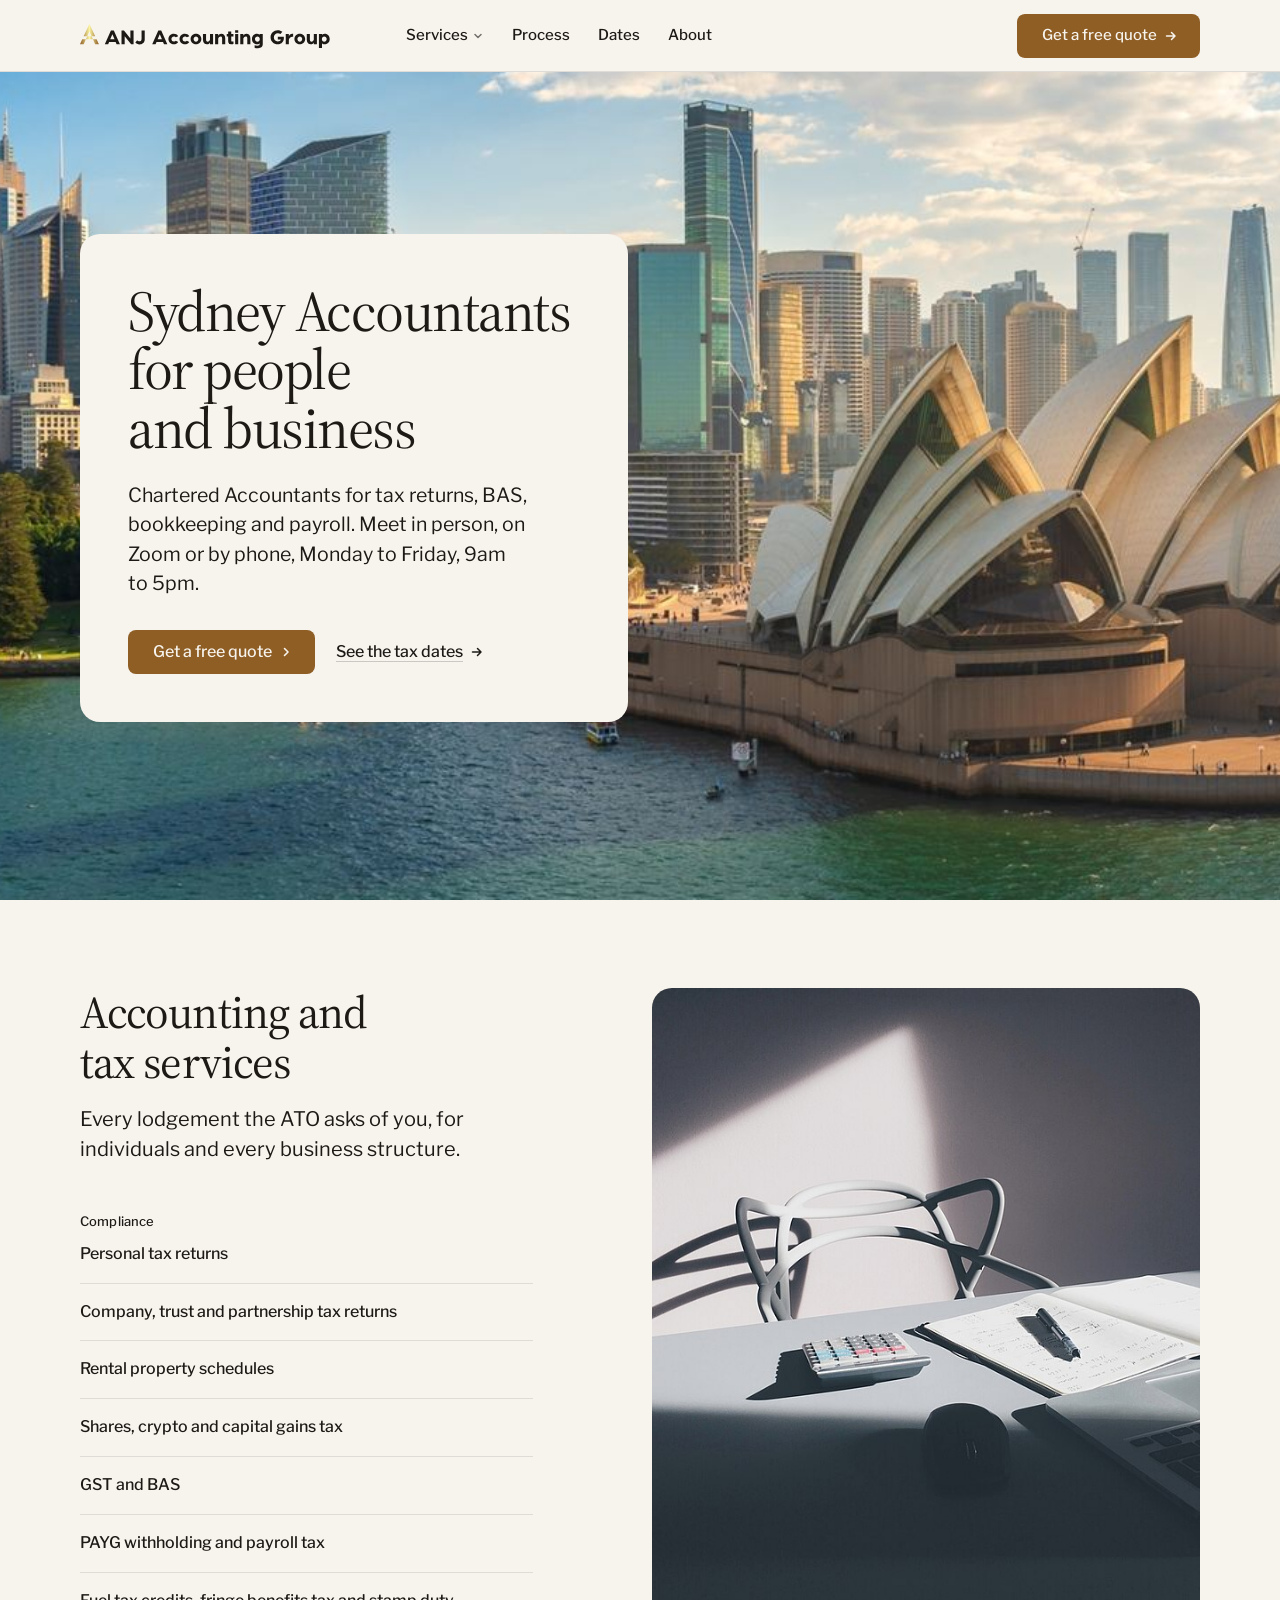
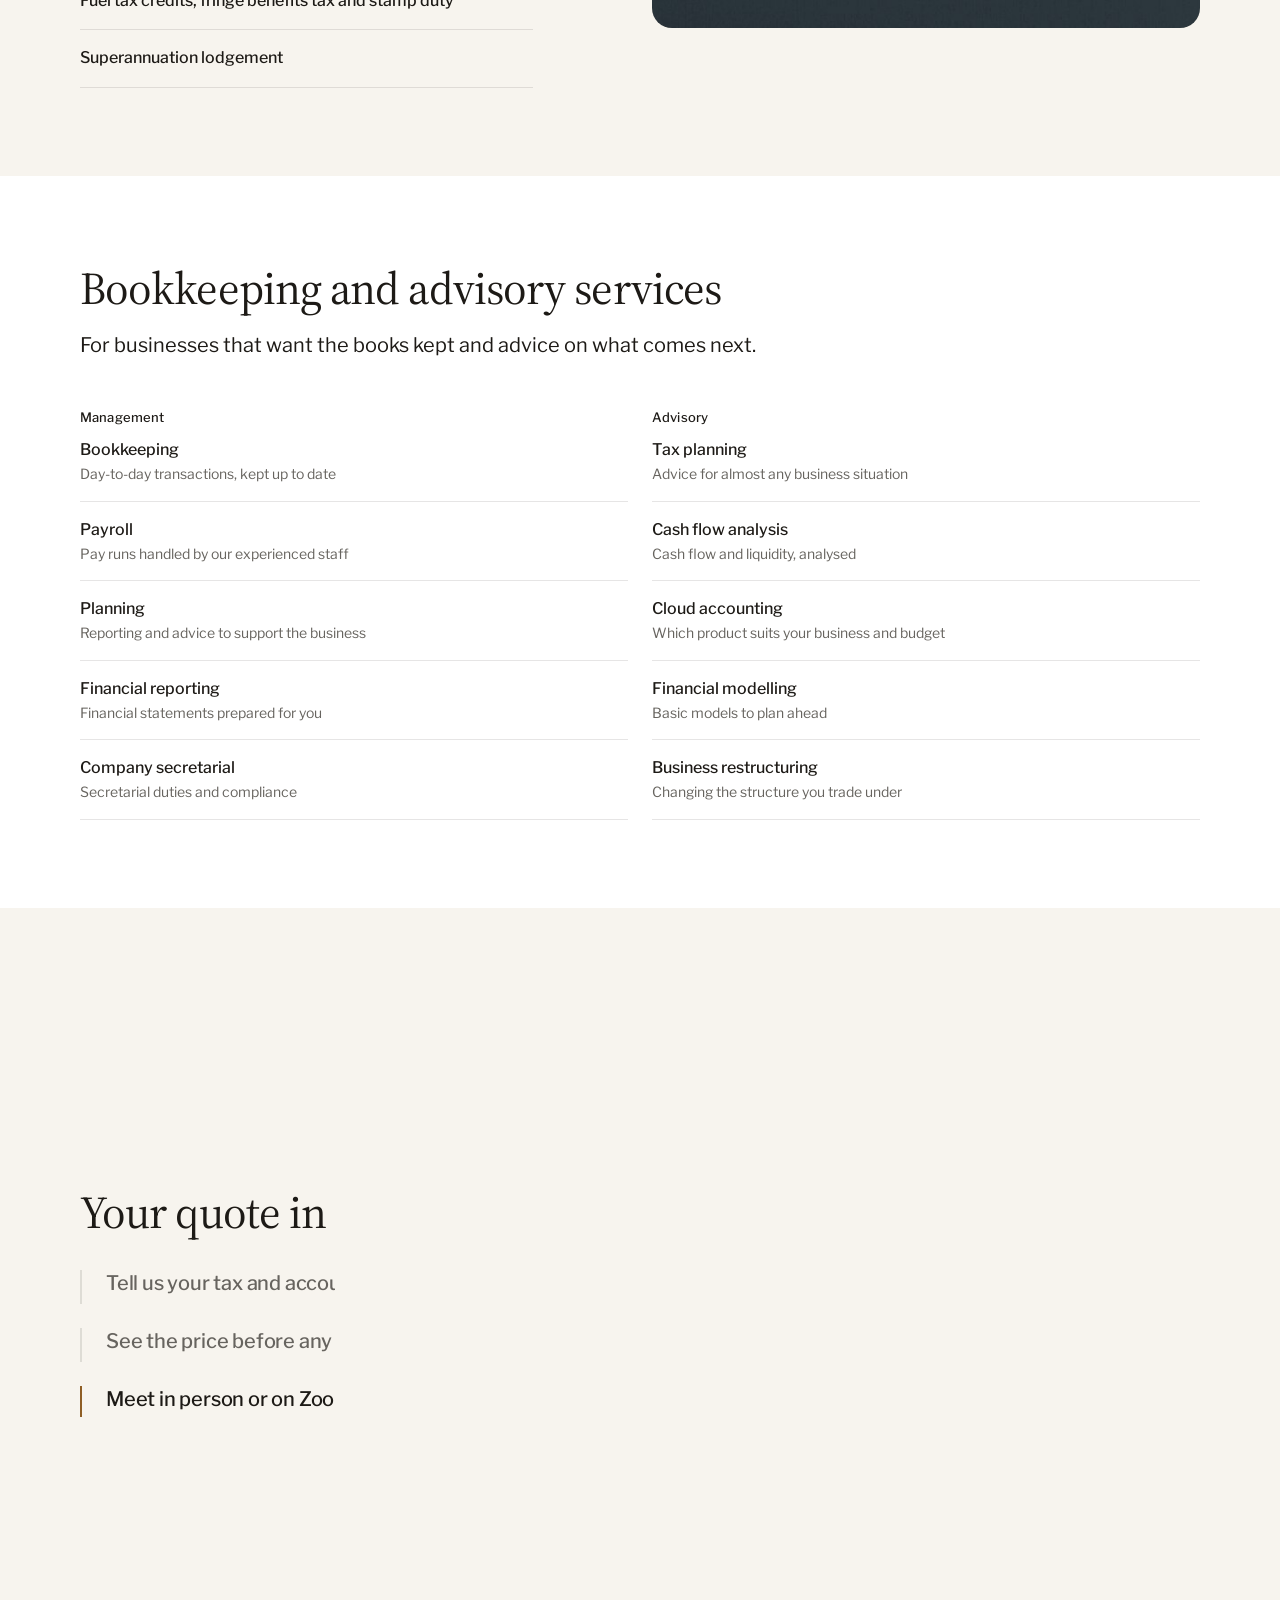
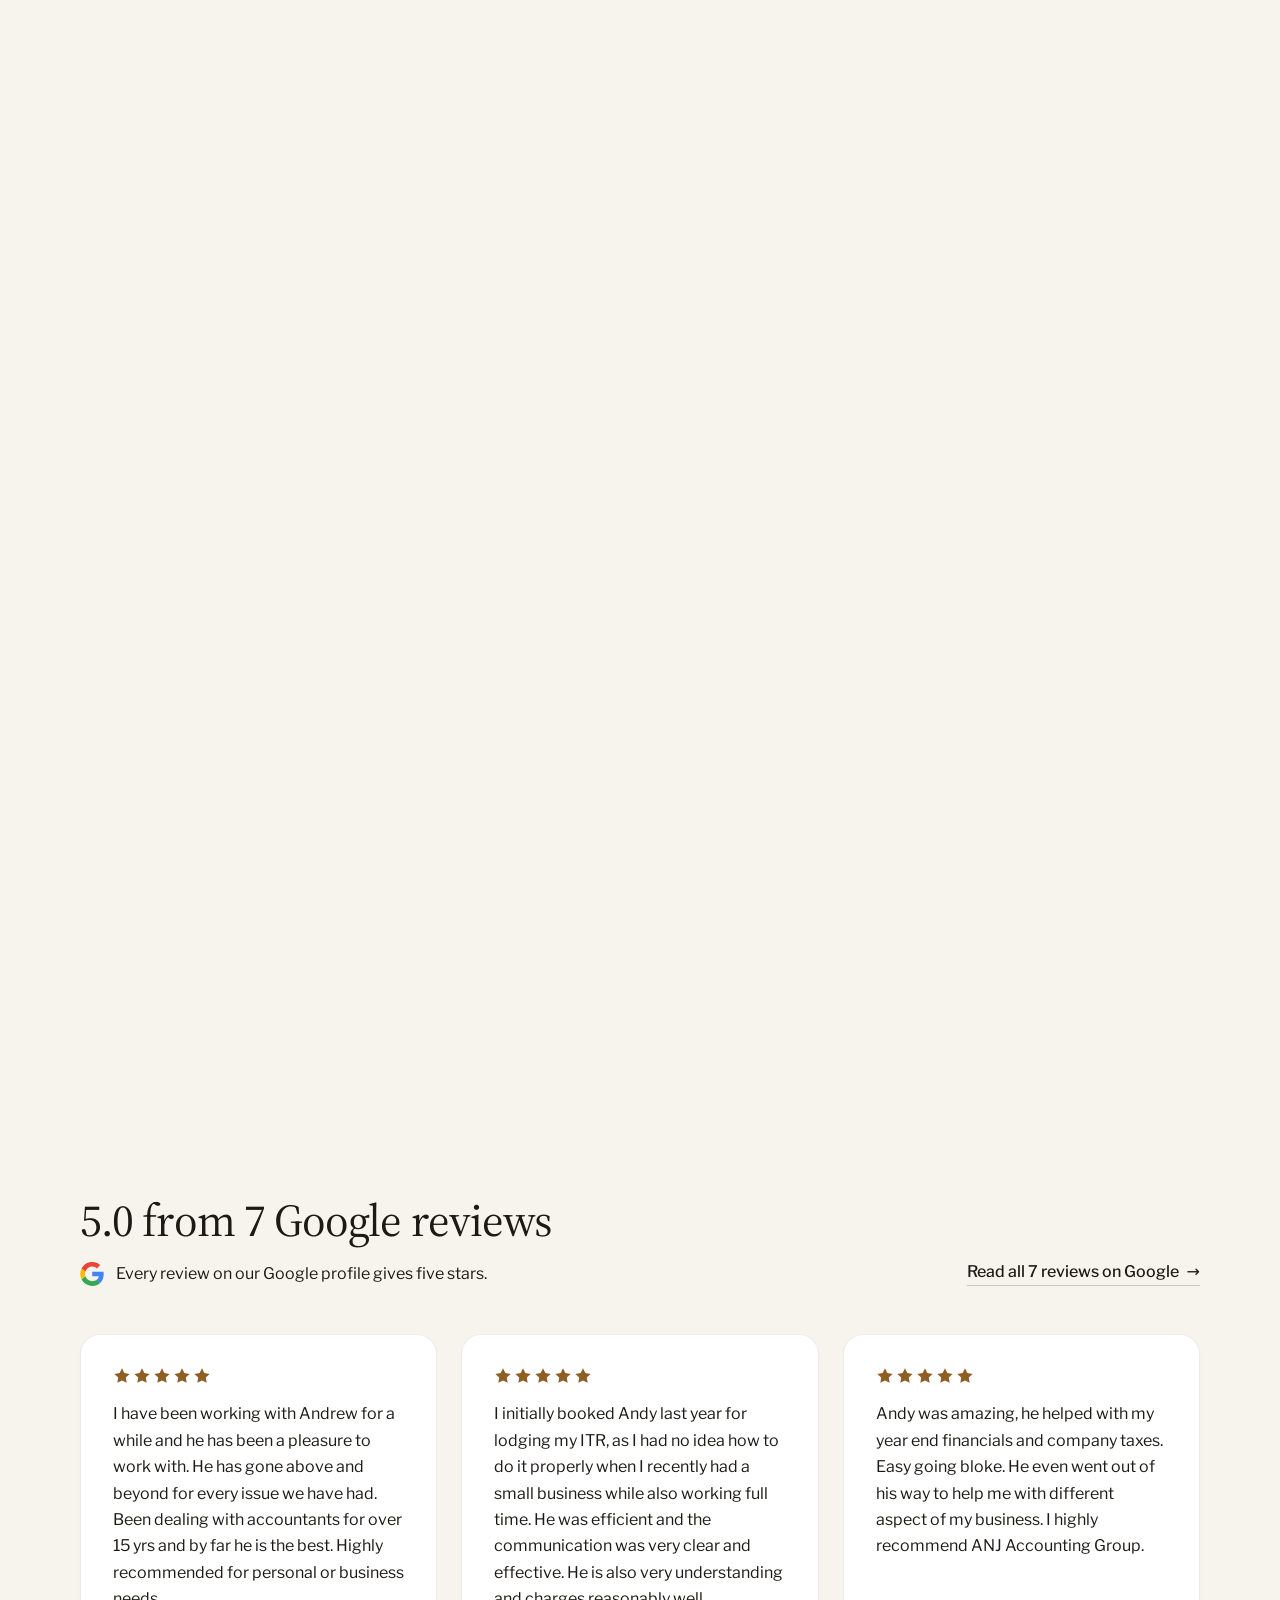
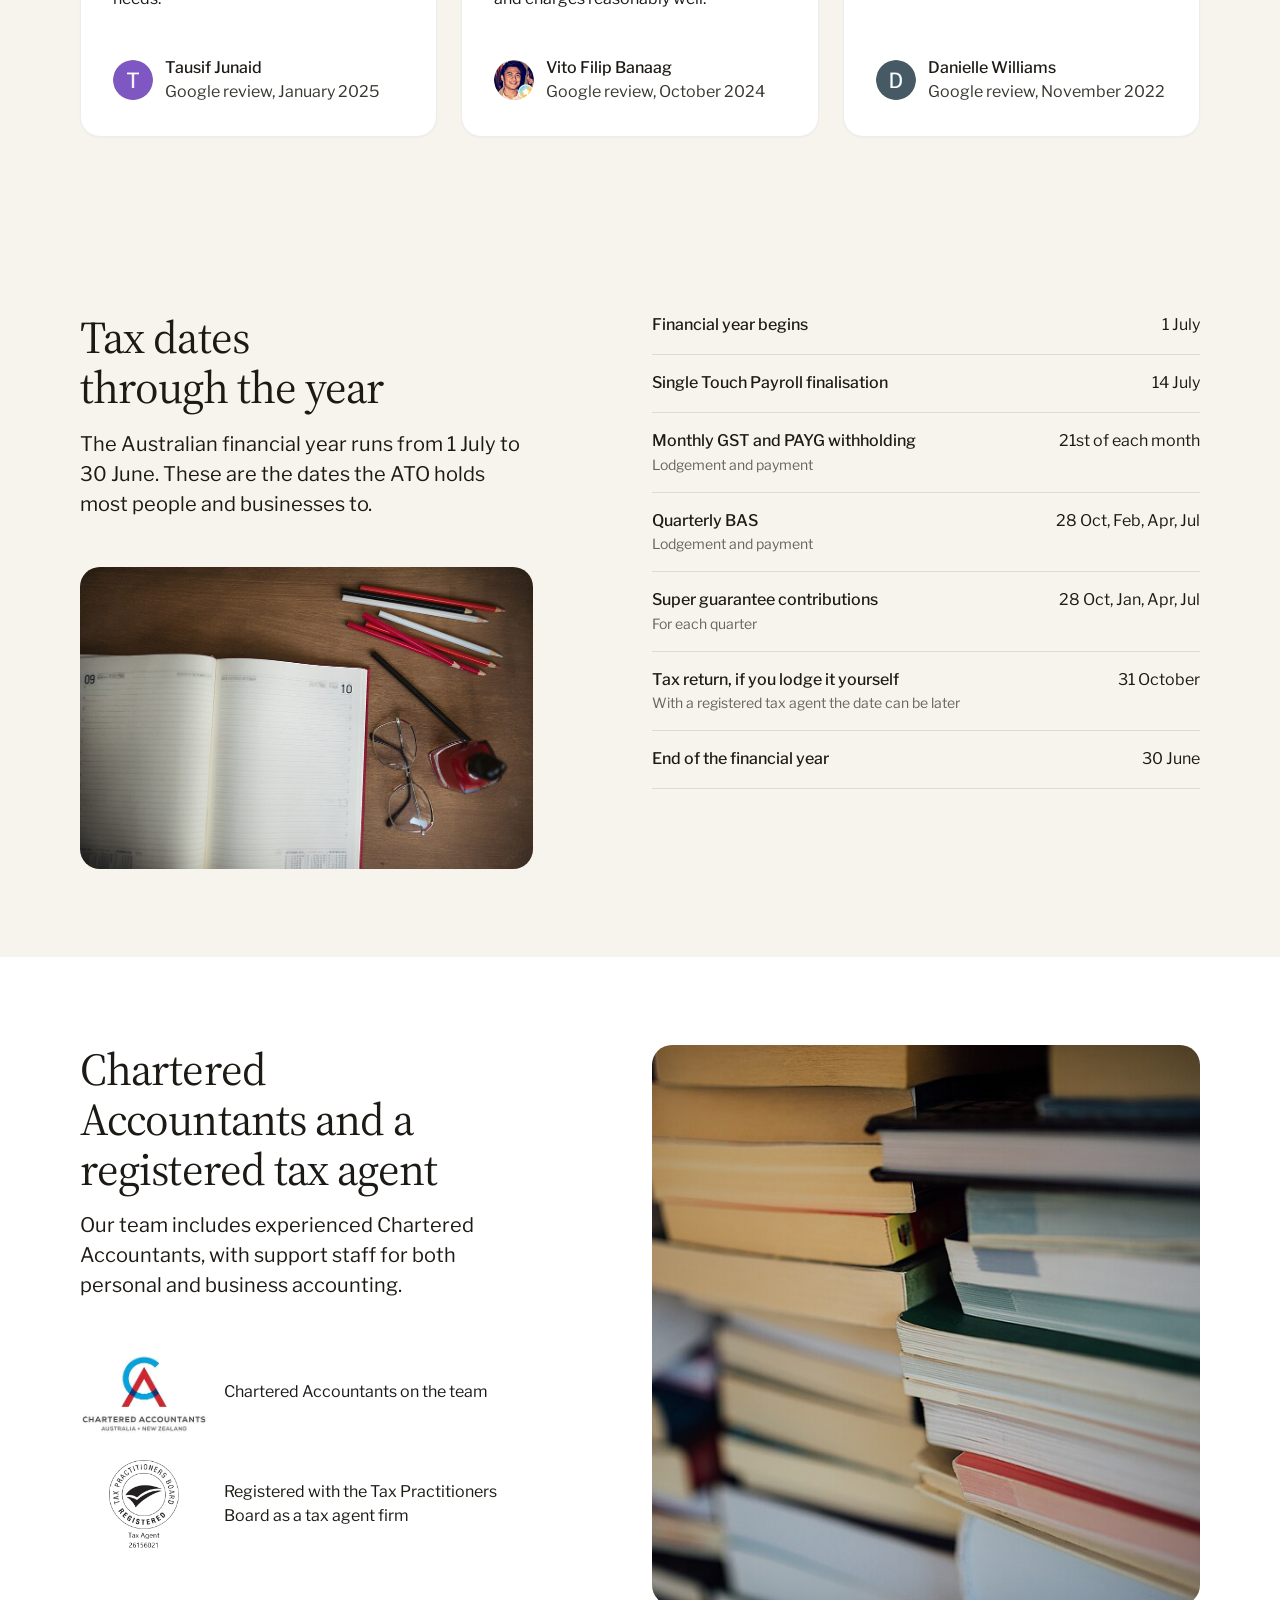
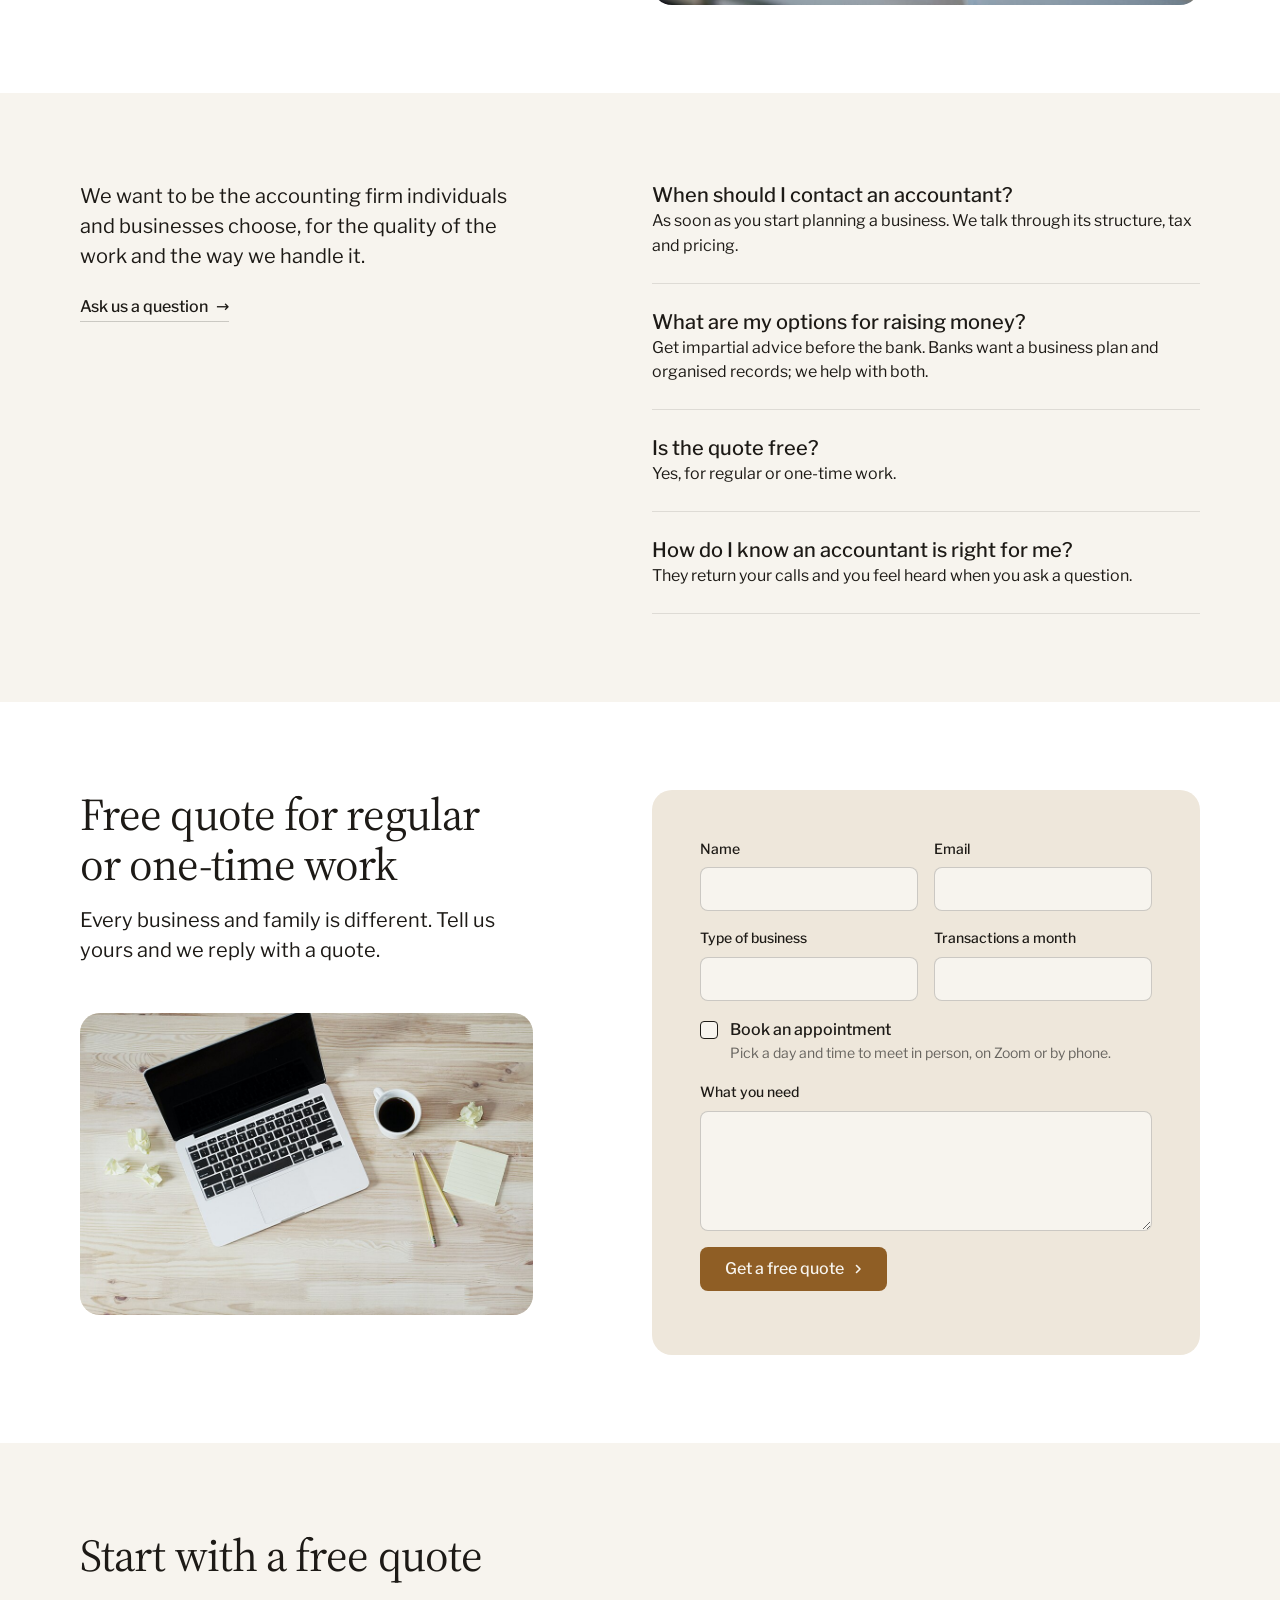
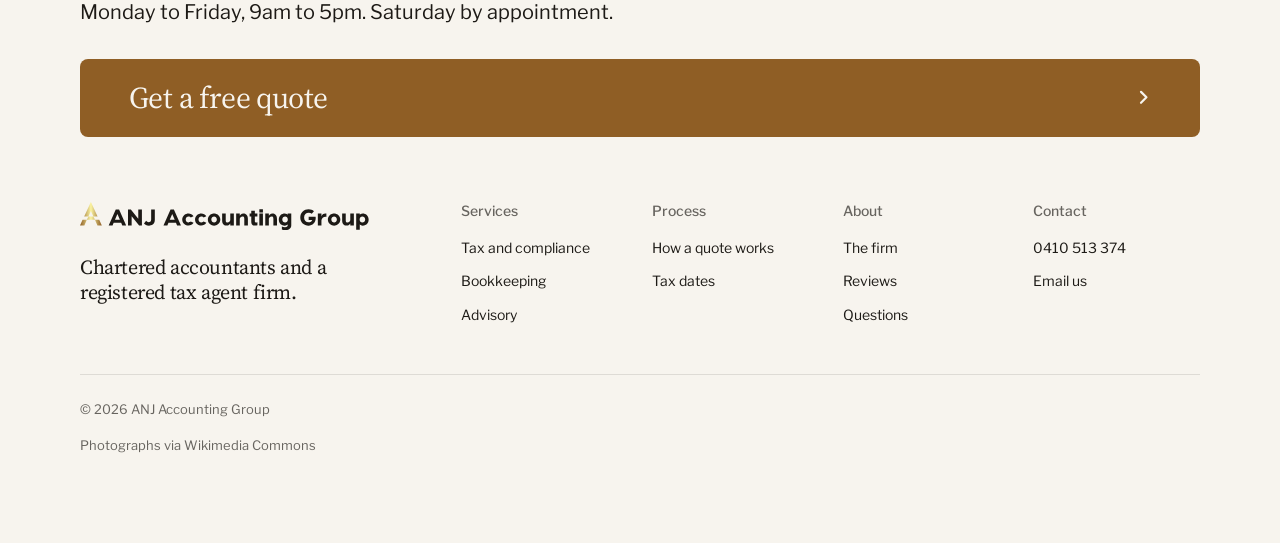
==== commit 21c808a1: "Add appointment booking to the quote form; capitalise hero headline - "Book an appointment" checkbox" ====
--- a/index.html
+++ b/index.html
@@ -29,6 +29,7 @@
 <link rel="stylesheet" href="assets/ui/cards.css">
 <link rel="stylesheet" href="assets/motion/motion.css">
 <link rel="stylesheet" href="assets/layout/layout.css">
+<link rel="stylesheet" href="assets/booking.css">
 <style>
 :root {
   --p-bg: #f7f4ee; --p-surface: #eee7db; --p-ink: #1d1a16; --p-muted: #67645f;
@@ -76,6 +77,9 @@
   .hero--photo h1 { max-width: none; font-size: min(var(--ly-h1-xl), 64px, calc(100cqi / 7.9)); }
   .hero--photo h1 .h1-first { display: block; white-space: nowrap; }
   #business, #quote { background: #ffffff; }
+  .field__opt { font-weight: 400; color: var(--muted); }
+  /* a field beside one showing an error keeps its label and box at the top of the row */
+  .form .field { align-content: start; }
   /* sections as tall as their content, with one even padding (the client asked for smaller gaps between
      sections); the hero keeps its first screen and #how keeps the height its pinned steps need */
   :root { --sec-pad: 88px; }
@@ -183,7 +187,7 @@
     <img class="hero__bg" src="assets/img/hero-sydney.jpg" srcset="assets/img/hero-sydney-500.jpg 500w, assets/img/hero-sydney-960.jpg 960w, assets/img/hero-sydney-1280.jpg 1280w, assets/img/hero-sydney.jpg 1800w" sizes="100vw" width="1800" height="900" alt="Sydney's city towers rising behind the Opera House and Circular Quay on a clear afternoon" style="--ly-pos: 60% 50%; --ly-pos-phone: 62% 50%" fetchpriority="high" decoding="async" data-source="client" data-subject="city">
     <div class="wrap"><div class="hero-text">
       <div class="hero__text">
-        <h1 id="hero-h"><span class="h1-first">Sydney accountants</span> for people and business</h1>
+        <h1 id="hero-h"><span class="h1-first">Sydney Accountants</span> for people and business</h1>
         <p class="hero__lead">Chartered Accountants for tax returns, BAS, bookkeeping and payroll. Meet in person, on Zoom or by phone, Monday to Friday, 9am to 5pm.</p>
         <div class="btn-row"><a class="btn btn--primary" href="#quote">Get a free quote<svg class="m-arrow" viewBox="0 0 12 12" aria-hidden="true"><path class="m-arrow__stem" d="M1 6h8"/><path class="m-arrow__head" d="M4.5 2.5 8 6l-3.5 3.5"/></svg></a><a class="btn btn--secondary" href="#dates">See the tax dates</a></div>
       </div>
@@ -377,6 +381,31 @@
           <div class="field"><label for="f-tx">Transactions a month</label>
             <input id="f-tx" name="transactions" type="text" inputmode="numeric" autocomplete="off" aria-describedby="f-tx-err">
             <p class="field__error" id="f-tx-err" hidden>Write a rough number, like 40.</p></div>
+          <div class="booking field--full">
+          <label class="check" for="f-book">
+            <input id="f-book" name="book_appointment" type="checkbox" value="Yes" aria-controls="booking-fields" aria-expanded="false">
+            <span class="check__box" aria-hidden="true"><svg viewBox="0 0 24 24"><path d="M20 6 9 17l-5-5"/></svg></span>
+            <span class="check__text"><span class="check__title">Book an appointment</span>
+              <span class="check__hint">Pick a day and time to meet in person, on Zoom or by phone.</span></span>
+          </label>
+          <div class="booking__fields" id="booking-fields" hidden>
+          <div class="field picker" data-picker="date"><label for="f-date">Date</label>
+            <div class="picker__control">
+              <svg class="picker__icon" viewBox="0 0 24 24" aria-hidden="true"><rect x="3" y="4" width="18" height="18" rx="2"/><path d="M16 2v4M8 2v4M3 10h18"/></svg>
+              <input id="f-date" name="preferred_date" type="text" inputmode="none" autocomplete="off" placeholder="Pick a date" aria-haspopup="dialog" aria-expanded="false" aria-controls="f-date-pop" aria-describedby="f-date-err">
+            </div>
+            <div class="picker__pop picker__pop--cal" id="f-date-pop" role="dialog" aria-label="Choose a date" hidden></div>
+            <p class="field__error" id="f-date-err" hidden></p></div>
+          <div class="field picker" data-picker="time"><label for="f-time">Time <span class="field__opt">(optional)</span></label>
+            <div class="picker__control">
+              <svg class="picker__icon" viewBox="0 0 24 24" aria-hidden="true"><circle cx="12" cy="12" r="10"/><path d="M12 6v6l4 2"/></svg>
+              <input id="f-time" name="preferred_time" type="text" inputmode="none" autocomplete="off" placeholder="Pick a time" role="combobox" aria-haspopup="listbox" aria-expanded="false" aria-controls="f-time-list" aria-autocomplete="none" aria-describedby="f-time-err">
+              <svg class="picker__chev" viewBox="0 0 24 24" aria-hidden="true"><path d="m6 9 6 6 6-6"/></svg>
+            </div>
+            <ul class="picker__pop picker__pop--list" id="f-time-list" role="listbox" aria-label="Times" hidden></ul>
+            <p class="field__error" id="f-time-err" hidden></p></div>
+          </div>
+          </div>
           <div class="field field--full"><label for="f-need">What you need</label>
             <textarea id="f-need" name="message" rows="4" required aria-describedby="f-need-err"></textarea>
             <p class="field__error" id="f-need-err" hidden>Write a line about the work you need.</p></div>
@@ -421,6 +450,7 @@
   <a class="btn btn--primary" href="#quote">Get a free quote</a>
 </nav>
 
+<script src="assets/booking.js"></script>
 <script type="module" src="assets/system.js"></script>
 <script type="module" src="assets/motion/motion.js"></script>
 <script type="module" src="assets/layout/layout.js"></script>
--- a/assets/booking.css
+++ b/assets/booking.css
@@ -0,0 +1,116 @@
+/* The quote form's date and time pickers (assets/booking.js), in the shadcn/ui manner: an outline trigger with
+   an icon, a white popover with a soft border and shadow, a month calendar, and a list of times with a tick. */
+
+.picker { position: relative; }
+.picker__control { position: relative; }
+.picker__control input {
+  padding-left: 40px; cursor: pointer; caret-color: transparent;
+  transition: border-color .15s ease, box-shadow .15s ease;
+}
+.picker[data-picker="time"] .picker__control input { padding-right: 40px; }
+.picker__control input::placeholder { color: var(--muted); opacity: 1; }
+.picker__control input:hover { border-color: color-mix(in oklab, var(--ink) 35%, transparent); }
+.picker__control input[aria-expanded="true"] {
+  border-color: var(--ink);
+  box-shadow: 0 0 0 3px color-mix(in oklab, var(--ink) 12%, transparent);
+}
+.picker__icon, .picker__chev {
+  position: absolute; top: 50%; width: 16px; height: 16px; transform: translateY(-50%); pointer-events: none;
+  fill: none; stroke: var(--muted); stroke-width: 2; stroke-linecap: round; stroke-linejoin: round;
+}
+.picker__icon { left: 14px; }
+.picker__chev { right: 14px; transition: transform .15s ease; }
+.picker__control input[aria-expanded="true"] ~ .picker__chev { transform: translateY(-50%) rotate(180deg); }
+
+/* the popover */
+.picker__pop {
+  position: absolute; left: 0; z-index: 30; margin: 0; padding: 12px;
+  background: #ffffff; color: var(--ink); border: 1px solid color-mix(in oklab, var(--ink) 12%, transparent);
+  border-radius: var(--r-md);
+  box-shadow: 0 10px 15px -3px rgb(0 0 0 / .08), 0 4px 6px -4px rgb(0 0 0 / .08);
+  font: 400 14px/1.4 var(--font-text);
+  transform-origin: top left; animation: picker-in .14s ease-out;
+}
+.picker__pop[hidden] { display: none; }
+.picker__pop.is-above { transform-origin: bottom left; }
+@keyframes picker-in { from { opacity: 0; transform: scale(.96); } to { opacity: 1; transform: none; } }
+@media (prefers-reduced-motion: reduce) { .picker__pop { animation: none; } }
+
+/* the calendar */
+.cal__head { position: relative; display: flex; align-items: center; justify-content: center; height: 32px; margin-bottom: 8px; }
+.cal__title { font-weight: 500; font-size: 14px; }
+.cal__nav {
+  position: absolute; top: 2px; display: grid; place-items: center; width: 28px; height: 28px; padding: 0;
+  background: transparent; color: var(--ink); border: 1px solid color-mix(in oklab, var(--ink) 14%, transparent);
+  border-radius: 6px; cursor: pointer; opacity: .75; transition: opacity .15s ease, background-color .15s ease;
+}
+.cal__nav:hover:not(:disabled) { opacity: 1; background: var(--surface); }
+.cal__nav:disabled { opacity: .3; cursor: default; }
+.cal__nav svg { width: 16px; height: 16px; fill: none; stroke: currentColor; stroke-width: 2; stroke-linecap: round; stroke-linejoin: round; }
+.cal__nav--prev { left: 0; }
+.cal__nav--next { right: 0; }
+.cal__grid { border-collapse: collapse; }
+.cal__grid th { width: 36px; height: 28px; padding: 0; font-weight: 400; font-size: 12.8px; color: var(--muted); }
+.cal__grid td { width: 36px; height: 36px; padding: 1px 0; text-align: center; }
+.cal__day {
+  width: 36px; height: 36px; padding: 0; border: 0; border-radius: 6px; background: transparent; color: var(--ink);
+  font: inherit; cursor: pointer; transition: background-color .12s ease, color .12s ease;
+}
+.cal__day:hover:not(:disabled):not([aria-selected="true"]) { background: var(--surface); }
+.cal__day.is-today:not([aria-selected="true"]) { background: var(--surface); font-weight: 600; }
+.cal__day[aria-selected="true"] { background: var(--action); color: var(--action-ink); font-weight: 500; }
+.cal__day:disabled { color: var(--muted); opacity: .45; cursor: default; text-decoration: none; }
+.cal__day:focus-visible, .cal__nav:focus-visible { outline: 2px solid var(--ink); outline-offset: 1px; }
+.cal__foot { margin-top: 8px; display: flex; justify-content: space-between; align-items: center; gap: 8px; }
+.cal__note { font-size: 12.8px; color: var(--muted); }
+.cal__clear {
+  padding: 4px 8px; border: 0; border-radius: 6px; background: transparent; color: var(--ink);
+  font: 500 12.8px/1.4 var(--font-text); cursor: pointer;
+}
+.cal__clear:hover { background: var(--surface); }
+.cal__clear:focus-visible { outline: 2px solid var(--ink); outline-offset: 1px; }
+
+/* the time list */
+.picker__pop--list { right: 0; padding: 4px; max-height: 264px; overflow-y: auto; list-style: none; overscroll-behavior: contain;
+  scrollbar-width: thin; scrollbar-color: color-mix(in oklab, var(--ink) 20%, transparent) transparent; }
+.picker__pop--list li {
+  position: relative; display: flex; align-items: center; min-height: 34px; padding: 6px 8px 6px 32px;
+  border-radius: 6px; cursor: pointer; user-select: none;
+}
+.picker__pop--list li.is-active { background: var(--surface); }
+.picker__pop--list li[aria-selected="true"] { font-weight: 500; }
+.picker__pop--list li svg {
+  position: absolute; left: 10px; top: 50%; width: 14px; height: 14px; transform: translateY(-50%); visibility: hidden;
+  fill: none; stroke: currentColor; stroke-width: 2.4; stroke-linecap: round; stroke-linejoin: round;
+}
+.picker__pop--list li[aria-selected="true"] svg { visibility: visible; }
+.picker__pop--list li.is-muted { color: var(--muted); }
+.picker__sep { height: 1px; min-height: 0 !important; margin: 4px -4px; padding: 0 !important; background: color-mix(in oklab, var(--ink) 10%, transparent); pointer-events: none; }
+
+@media (max-width: 639px) {
+  .picker__pop--cal { left: 50%; translate: -50% 0; transform-origin: top center; }
+  .picker__pop--cal.is-above { transform-origin: bottom center; }
+}
+
+/* "Book an appointment": a shadcn-style checkbox that opens the date and time */
+.booking { display: grid; gap: var(--s-4); }
+.check { display: flex; align-items: flex-start; gap: 12px; min-height: 44px; padding: 2px 0; cursor: pointer; }
+.check > input { position: absolute; opacity: 0; width: 1px; height: 1px; margin: 0; pointer-events: none; }
+.check__box {
+  flex: none; display: grid; place-items: center; width: 18px; height: 18px; margin-top: 2px;
+  border: 1px solid var(--ink); border-radius: 4px; background: var(--bg);
+  transition: background-color .15s ease, border-color .15s ease, box-shadow .15s ease;
+}
+.check__box svg { width: 13px; height: 13px; fill: none; stroke: var(--action-ink); stroke-width: 3; stroke-linecap: round; stroke-linejoin: round;
+  opacity: 0; transform: scale(.6); transition: opacity .12s ease, transform .12s ease; }
+.check > input:checked + .check__box { background: var(--action); border-color: var(--action); }
+.check > input:checked + .check__box svg { opacity: 1; transform: none; }
+.check:hover .check__box { box-shadow: 0 0 0 3px color-mix(in oklab, var(--ink) 8%, transparent); }
+.check > input:focus-visible + .check__box { outline: 2px solid var(--ink); outline-offset: 2px; }
+.check__text { display: grid; gap: 2px; }
+.check__title { font: 500 var(--t-body)/1.4 var(--font-text); color: var(--ink); }
+.check__hint { font: 400 var(--t-small)/1.4 var(--font-text); color: var(--muted); }
+.booking__fields { display: grid; grid-template-columns: repeat(2, minmax(0, 1fr)); gap: var(--s-4); align-items: start; animation: picker-in .16s ease-out; }
+.booking__fields[hidden] { display: none; }
+@media (max-width: 639px) { .booking__fields { grid-template-columns: minmax(0, 1fr); } }
+@media (prefers-reduced-motion: reduce) { .booking__fields, .check__box, .check__box svg { animation: none; transition: none; } }
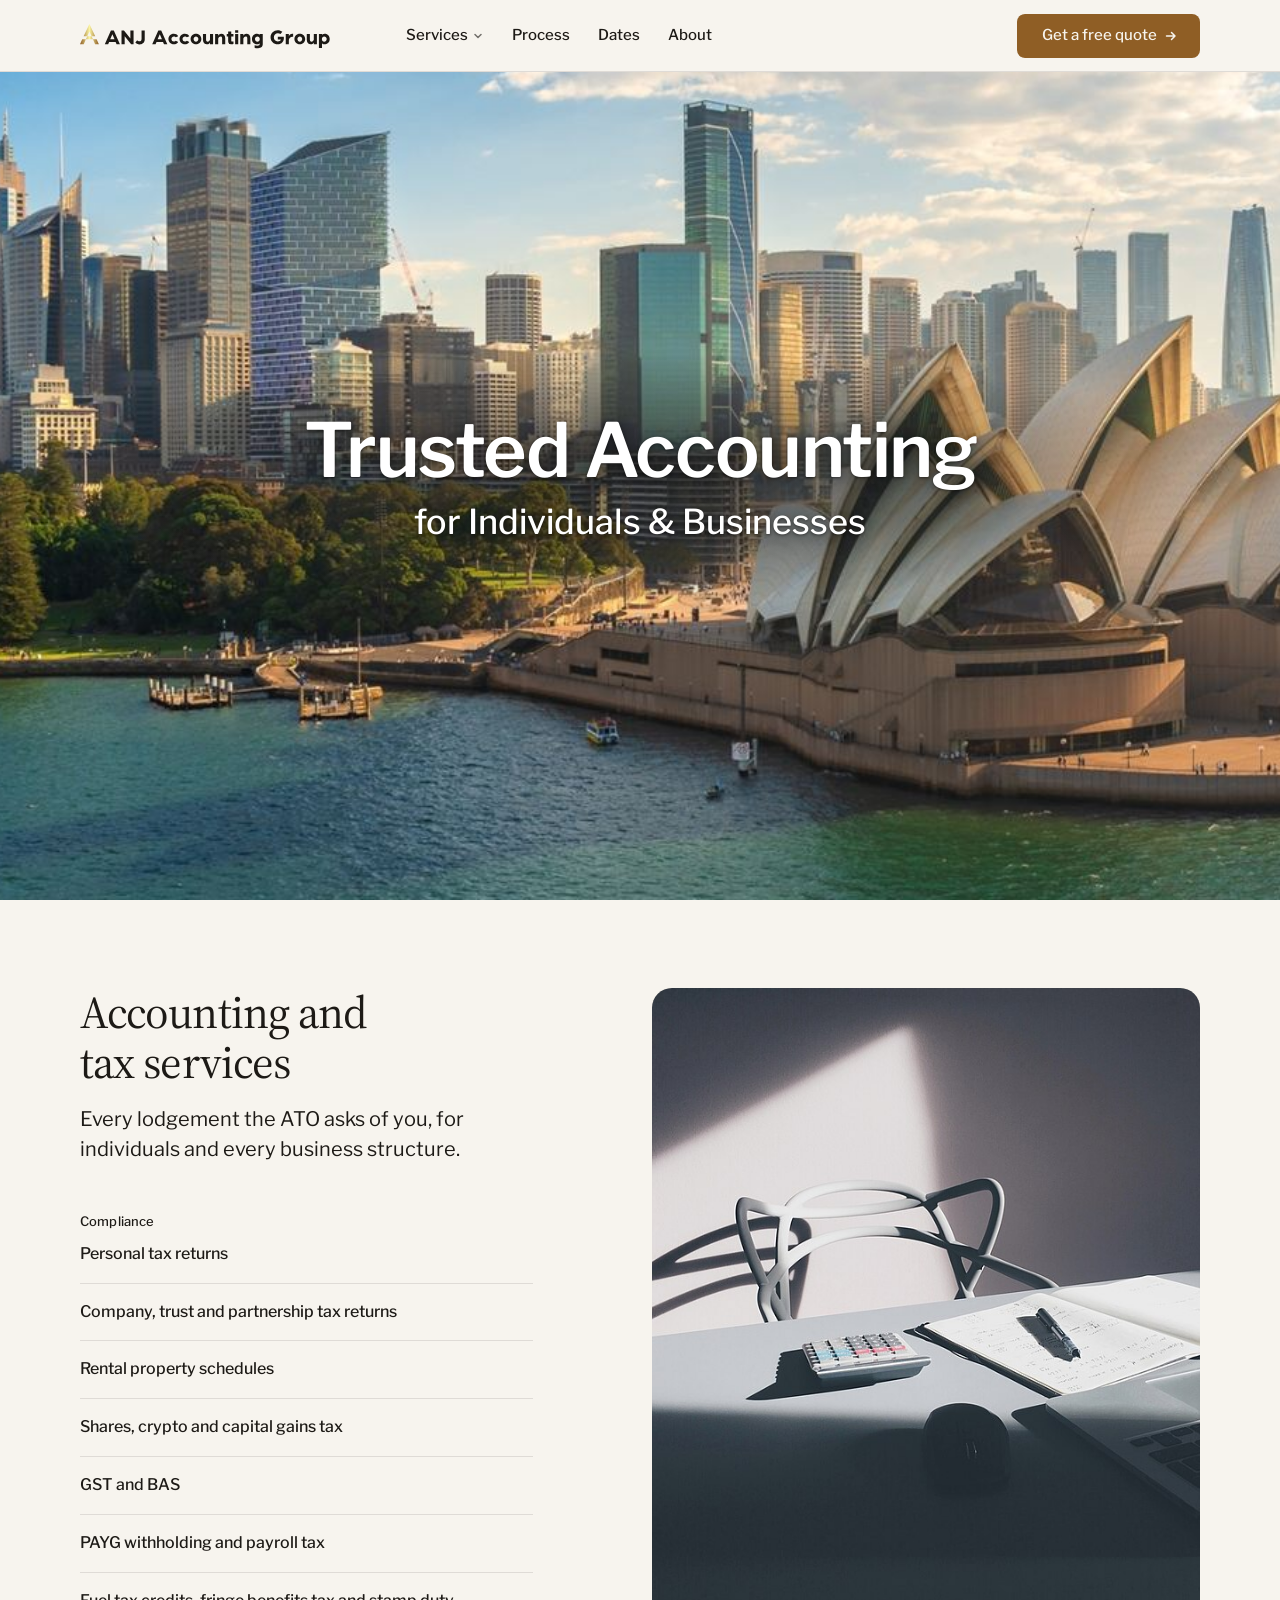
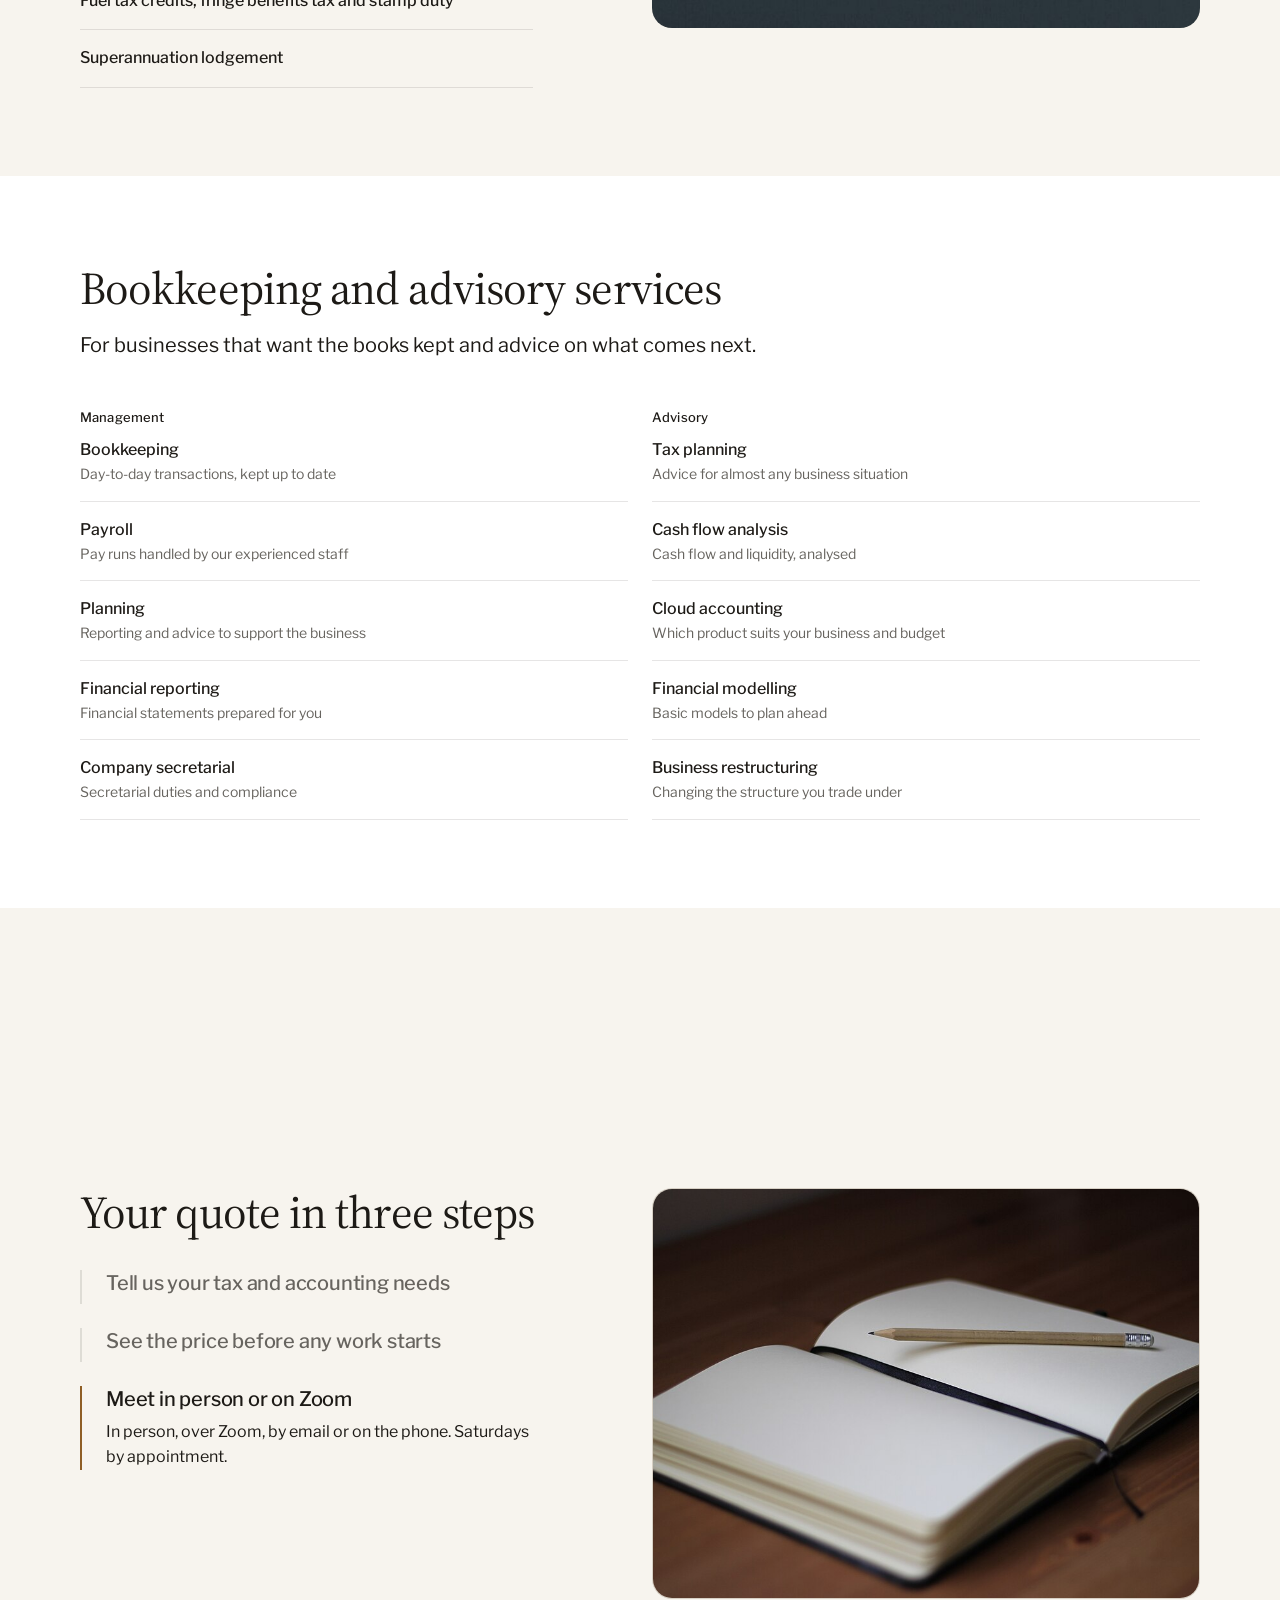
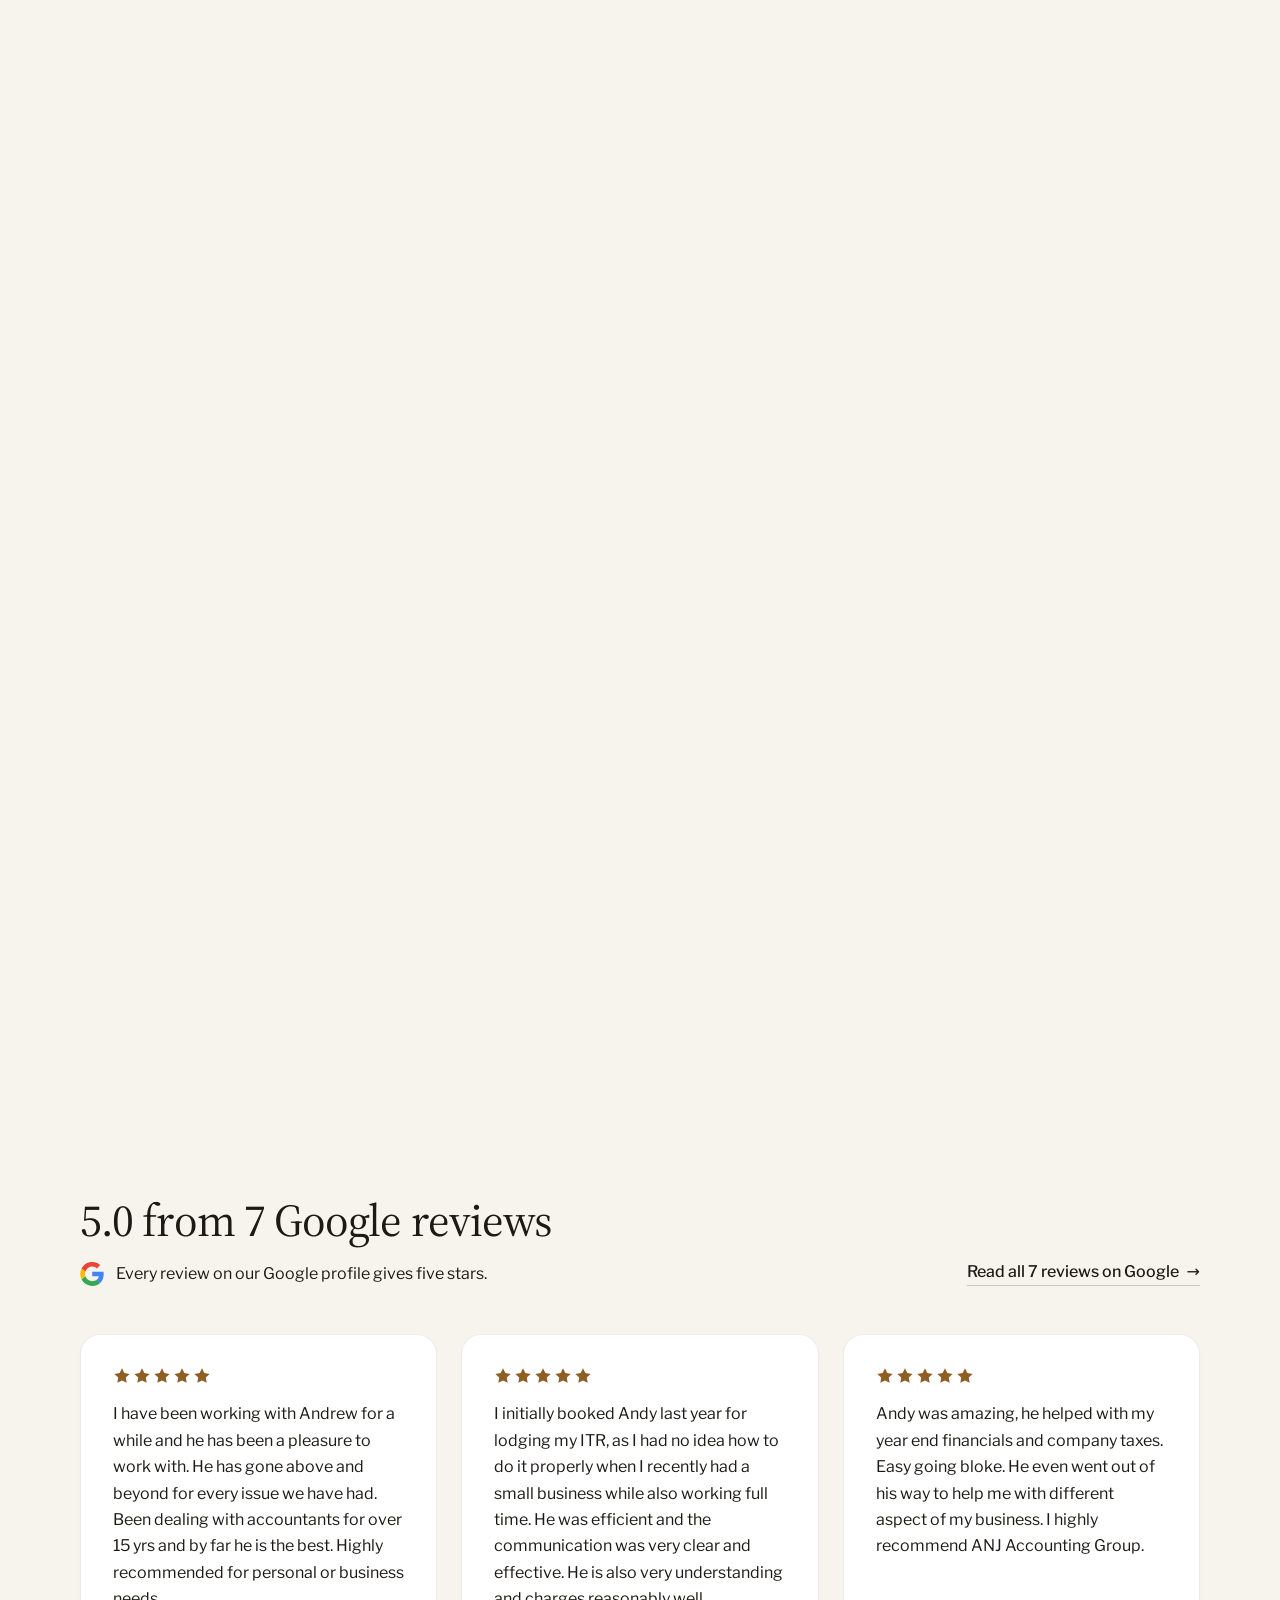
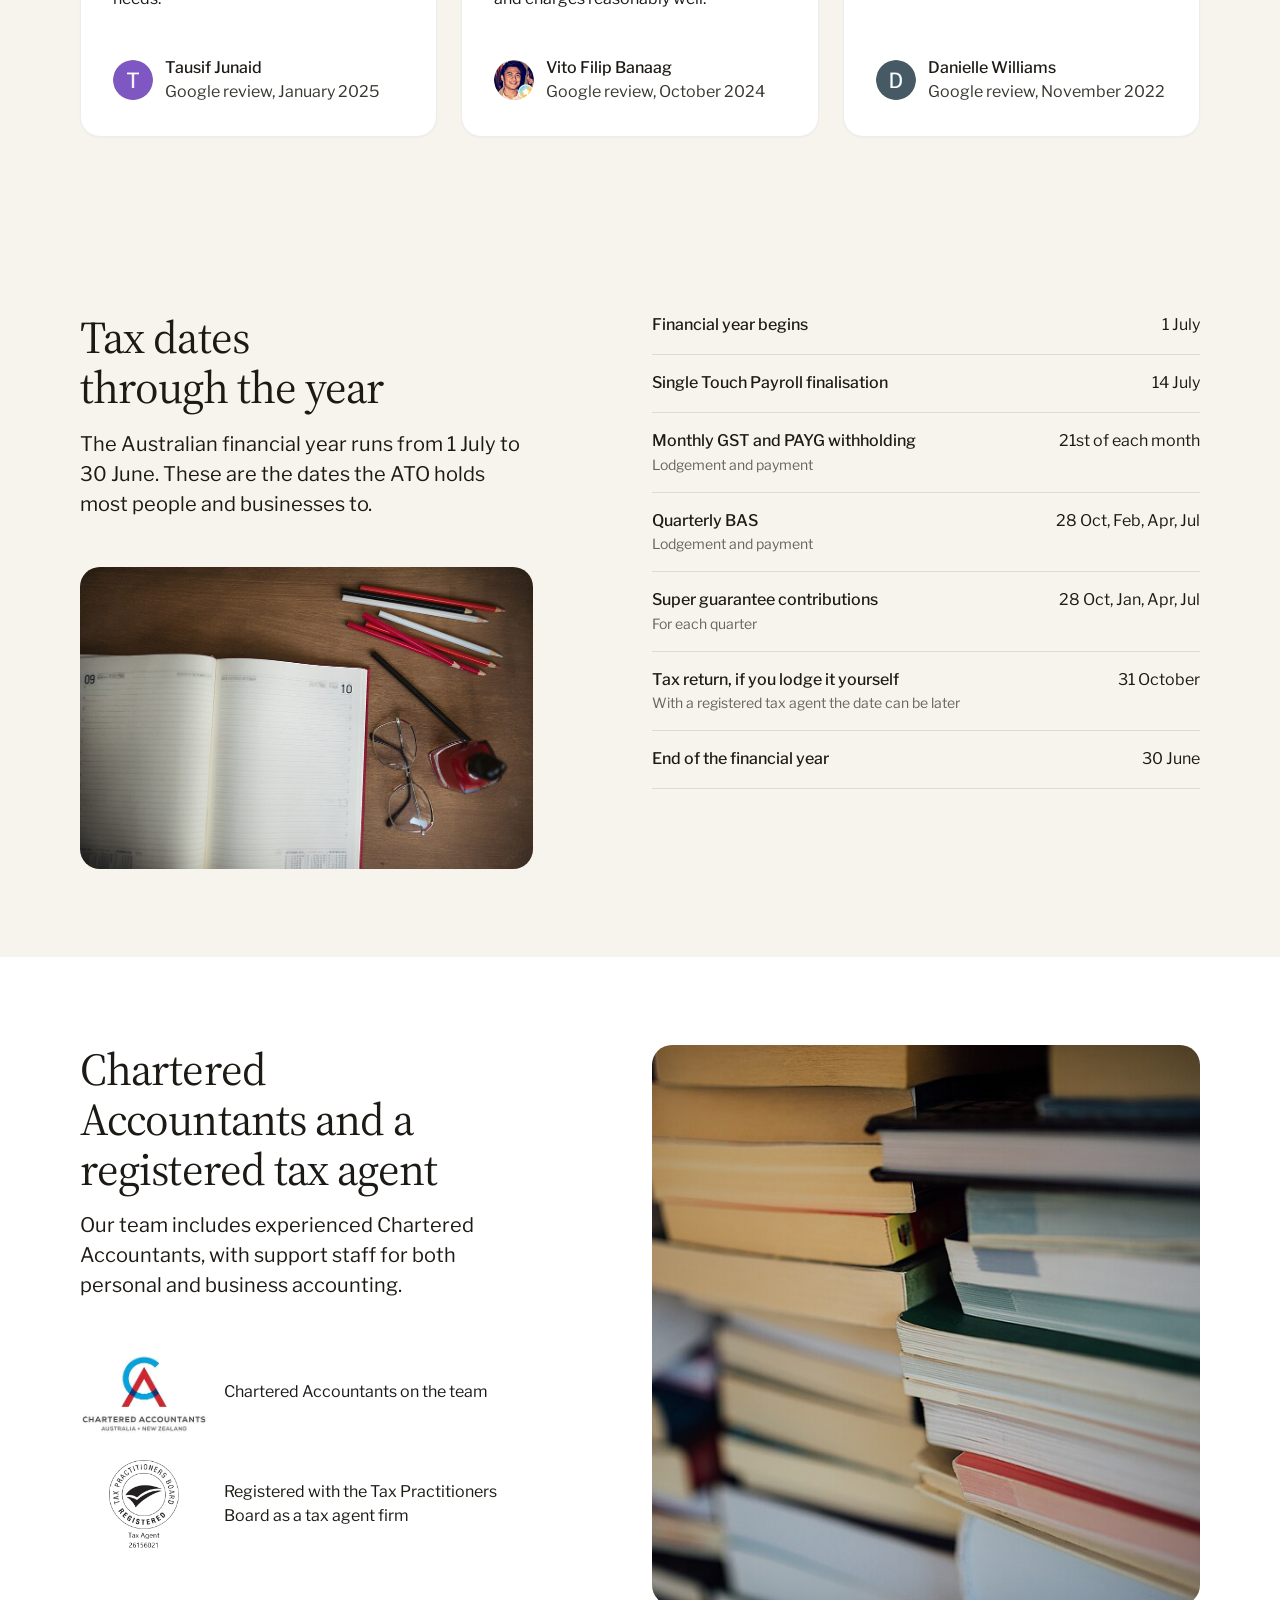
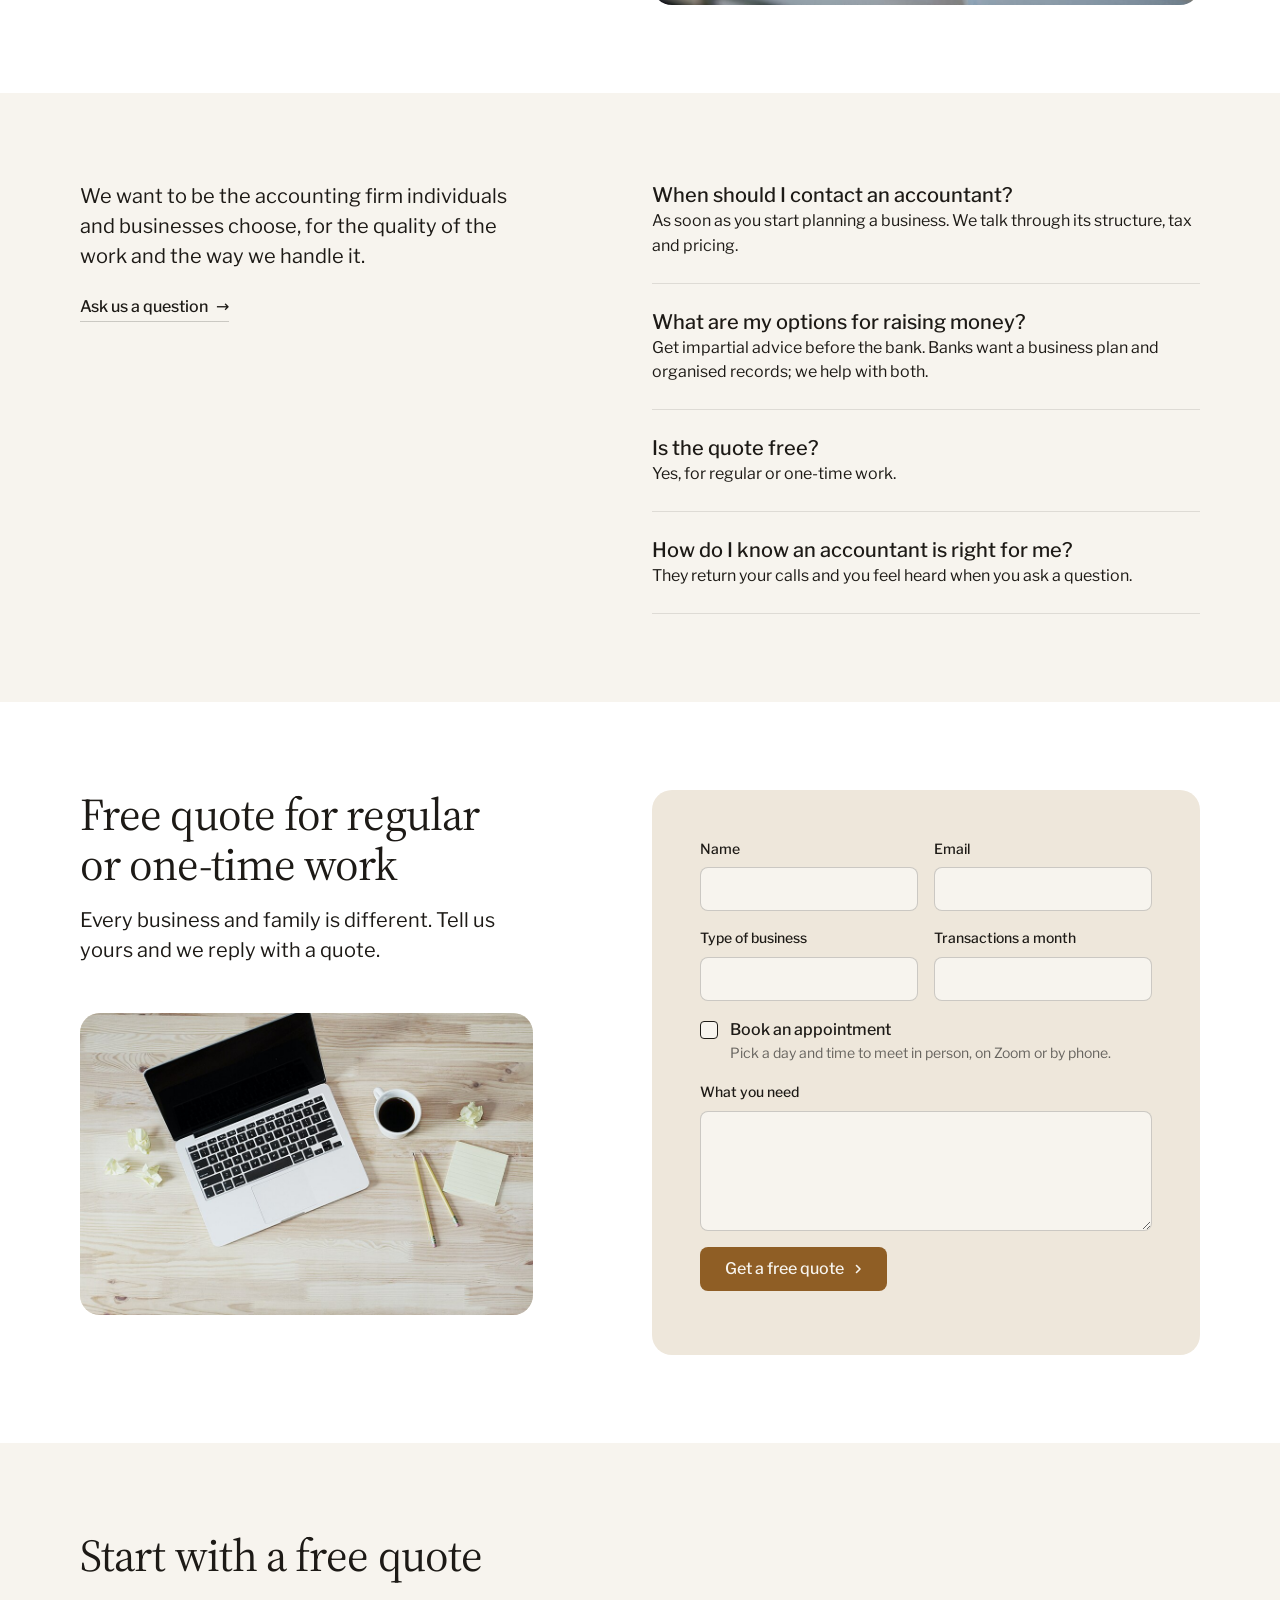
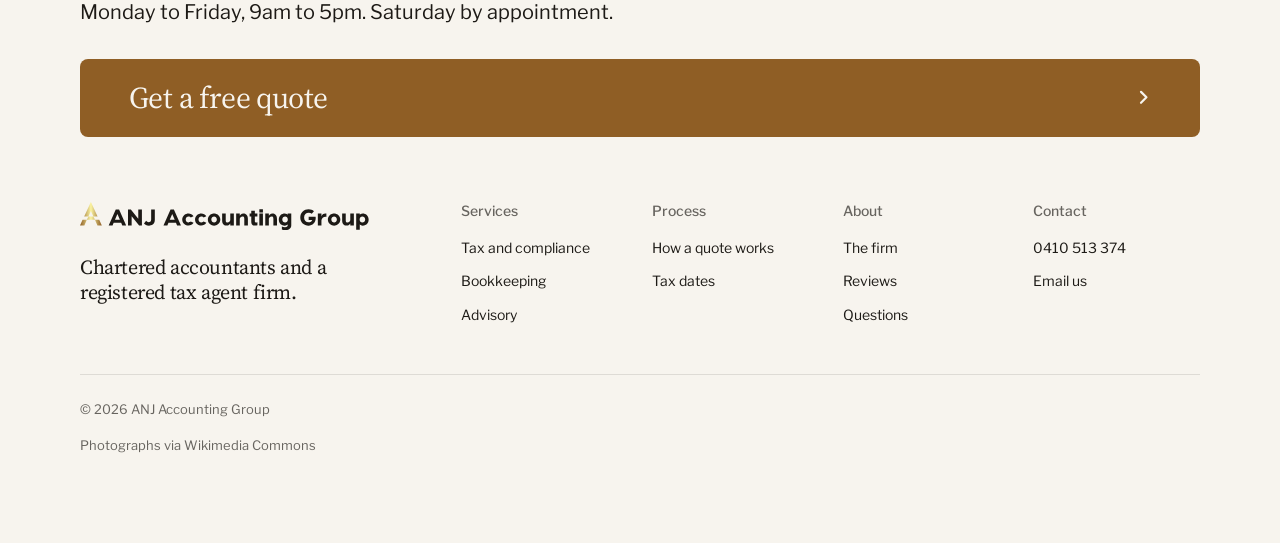
==== commit e4e46199: "Homepage banner: title only, centred, in the body font - New title: "Trusted Accounting for Individu" ====
--- a/index.html
+++ b/index.html
@@ -71,11 +71,40 @@
   .footer__col a[href^="mailto:"], .footer__col a[href^="tel:"] { overflow-wrap: anywhere; }
   .group-label { margin: var(--s-6) 0 var(--s-3); font-weight: 500; }
   .svc-cols .group-label { margin-top: 0; }
-  /* the hero h1: "Sydney accountants" is always the first line, whole; its size keeps that line inside the box
-     (the line is about 7.6 times the font size wide) */
+  /* the hero h1: "Trusted Accounting" is always the first line, whole; its size keeps that line inside the box
+     (see the font note below for its width) */
   .hero--photo .hero__text { container-type: inline-size; }
-  .hero--photo h1 { max-width: none; font-size: min(var(--ly-h1-xl), 64px, calc(100cqi / 7.9)); }
+  .hero--photo h1 { max-width: none; font-size: min(var(--ly-h1-xl), 64px, calc(100cqi / 9.8)); }
+  /* the client asked for the banner title in the body's font (Libre Franklin, which runs wider than the
+     serif: the first line is about 9.5 times the font size, hence the 9.8 above) */
+  .hero--photo h1 { font-family: var(--font-text); font-weight: 500; letter-spacing: -0.02em; }
+  /* the title alone, centred on the banner: "Trusted Accounting" large, "for Individuals & Businesses"
+     a smaller, lighter line under it */
+  .hero--photo .hero__text { width: min(100%, 960px); margin-inline: auto; text-align: center; }
+  .hero--photo > .wrap > .hero-text, .hero--photo[data-calm] > .wrap > .hero-text { justify-content: center; }
+  .hero--photo h1 { font-size: min(var(--ly-h1-xl), 84px, calc(100cqi / 9.8)); line-height: 1.05; text-wrap: balance; }
+  .hero--photo h1 .h1-rest { display: block; margin-top: .35em; font-size: .46em; font-weight: 400; letter-spacing: 0; line-height: 1.25; }
+  @media (max-width: 1023px) {
+    .hero--photo > .wrap > .hero-text, .hero--photo[data-calm] > .wrap > .hero-text { justify-content: flex-start; }
+    /* below 1024 the title sits under the photo on the page ground: the page's own ink, not the photo's white */
+    .hero--photo[data-box="none"][data-tone="dark"] { color: var(--p-ink); --ink: var(--p-ink); --muted: var(--p-muted); }
+    /* with only the title under the photo, the hero is as tall as the photo and title, not a whole screen
+       of empty ground */
+    main > .hero.hero--photo { height: auto; min-height: 0; }
+  }
+  /* on the photograph: a soft dark glow behind the title (no box, no hard edge) so the white words read
+     over the busy skyline */
+  @media (min-width: 1024px) {
+    .hero--photo .hero__text { position: relative; isolation: isolate; }
+    .hero--photo .hero__text::before { content: ""; position: absolute; inset: -45% -12%; z-index: -1; pointer-events: none;
+      background: radial-gradient(closest-side, rgb(10 14 20 / .55), rgb(10 14 20 / .3) 55%, transparent); }
+    .hero--photo h1 { font-weight: 600; }
+    .hero--photo h1 .h1-rest { font-weight: 500; }
+  }
   .hero--photo h1 .h1-first { display: block; white-space: nowrap; }
+  /* the client asked for the title alone on the photograph, with no box: a soft shadow keeps the white
+     words legible over the busy skyline (desktop only; below 1024 the words sit under the photo) */
+  @media (min-width: 1024px) { .hero--photo h1 { text-shadow: 0 2px 18px rgb(0 0 0 / .55), 0 1px 3px rgb(0 0 0 / .45); } }
   #business, #quote { background: #ffffff; }
   .field__opt { font-weight: 400; color: var(--muted); }
   /* a field beside one showing an error keeps its label and box at the top of the row */
@@ -121,8 +150,8 @@
     #reviews .review blockquote { font-size: var(--t-small); }
   }
   @media (max-width: 639px) {
-    /* the Sydney skyline sits low in its frame: a shorter phone crop keeps both hero buttons on the first screen */
-    .hero--photo { --photo: 30svh; }
+    /* the Sydney skyline sits low in its frame: a taller phone crop now the title is the hero's only words */
+    .hero--photo { --photo: 40svh; }
     :root { --sec-pad: 56px; }
     .nav__logo img { height: 19px; }
     .creds .cred__logo, .creds .cred__mark { width: 100px; height: 70px; }
@@ -183,13 +212,11 @@
 </header>
 
 <main id="top">
-  <section class="hero hero--photo" data-enter data-calm="left" aria-labelledby="hero-h">
+  <section class="hero hero--photo" data-enter data-calm="left" data-box="none" data-tone="dark" aria-labelledby="hero-h">
     <img class="hero__bg" src="assets/img/hero-sydney.jpg" srcset="assets/img/hero-sydney-500.jpg 500w, assets/img/hero-sydney-960.jpg 960w, assets/img/hero-sydney-1280.jpg 1280w, assets/img/hero-sydney.jpg 1800w" sizes="100vw" width="1800" height="900" alt="Sydney's city towers rising behind the Opera House and Circular Quay on a clear afternoon" style="--ly-pos: 60% 50%; --ly-pos-phone: 62% 50%" fetchpriority="high" decoding="async" data-source="client" data-subject="city">
     <div class="wrap"><div class="hero-text">
       <div class="hero__text">
-        <h1 id="hero-h"><span class="h1-first">Sydney Accountants</span> for people and business</h1>
-        <p class="hero__lead">Chartered Accountants for tax returns, BAS, bookkeeping and payroll. Meet in person, on Zoom or by phone, Monday to Friday, 9am to 5pm.</p>
-        <div class="btn-row"><a class="btn btn--primary" href="#quote">Get a free quote<svg class="m-arrow" viewBox="0 0 12 12" aria-hidden="true"><path class="m-arrow__stem" d="M1 6h8"/><path class="m-arrow__head" d="M4.5 2.5 8 6l-3.5 3.5"/></svg></a><a class="btn btn--secondary" href="#dates">See the tax dates</a></div>
+        <h1 id="hero-h"><span class="h1-first">Trusted Accounting</span> <span class="h1-rest">for Individuals &amp; Businesses</span></h1>
       </div>
     </div></div>
   </section>
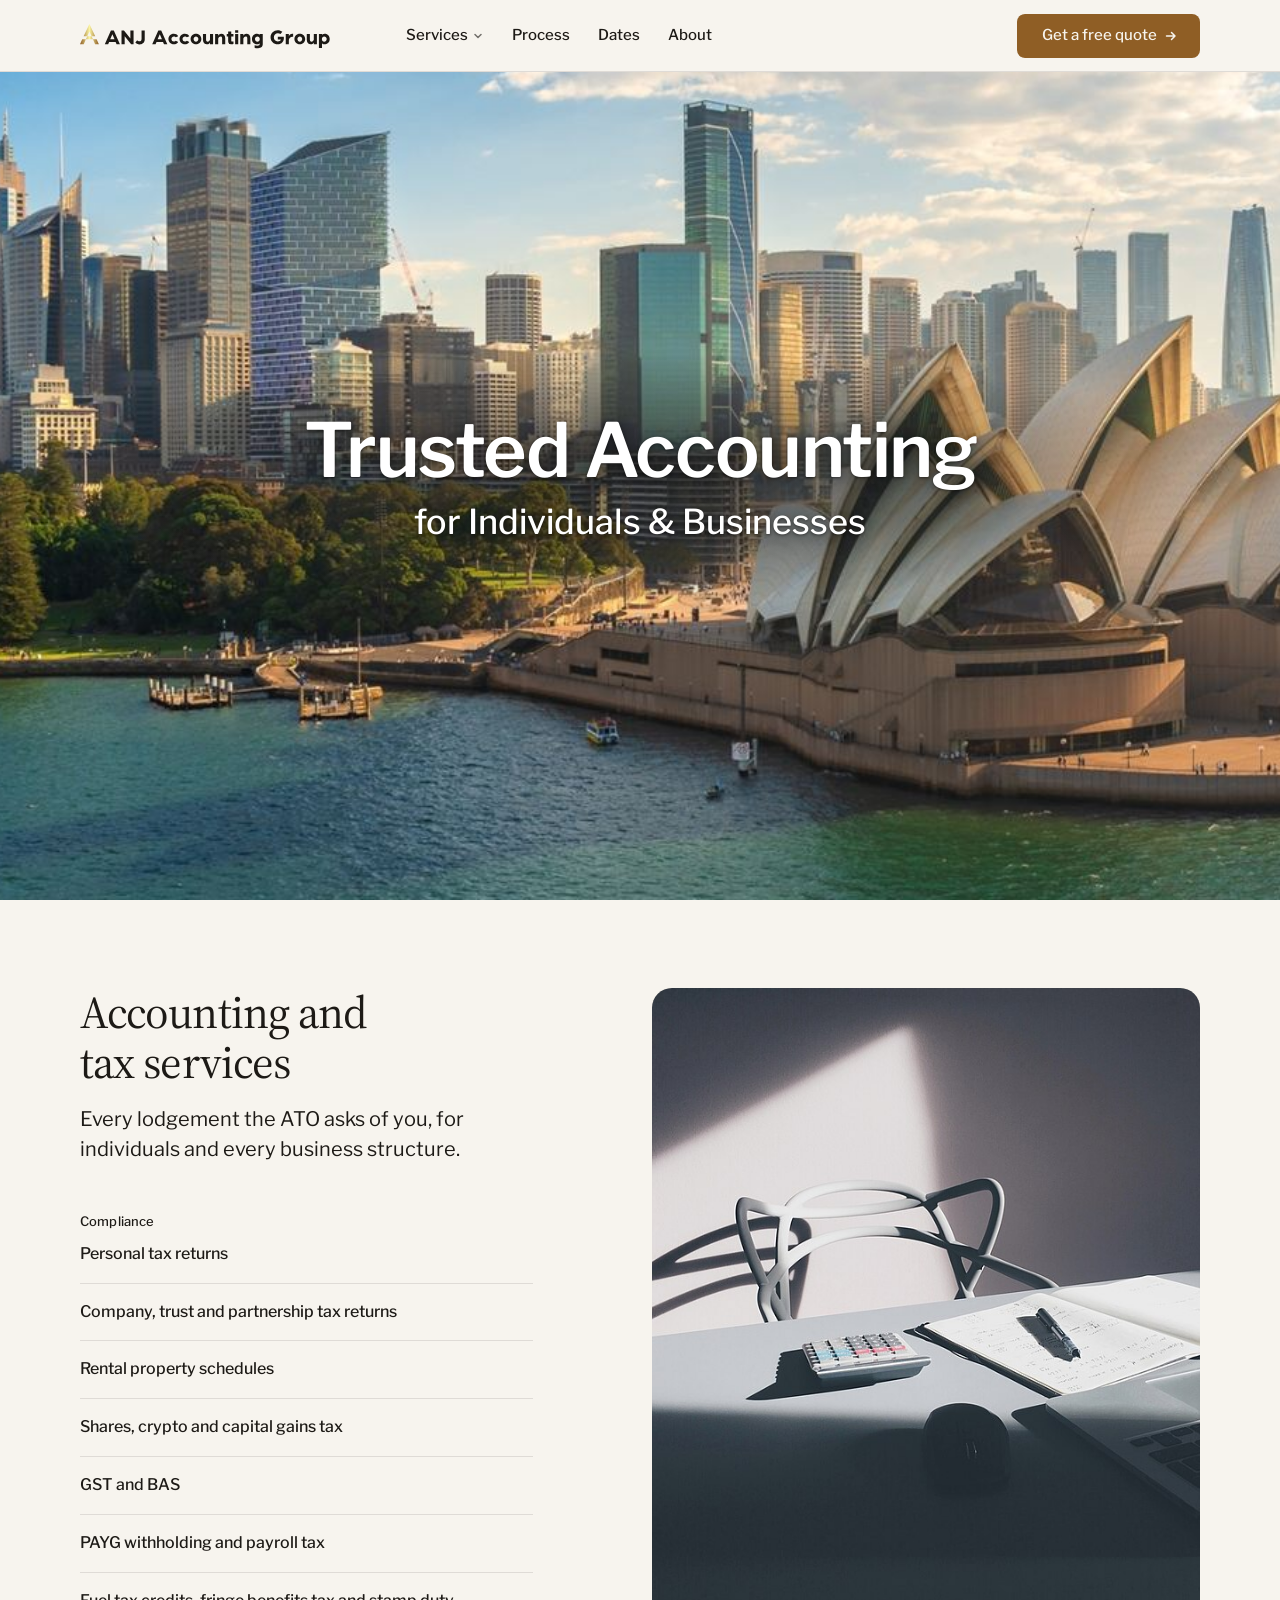
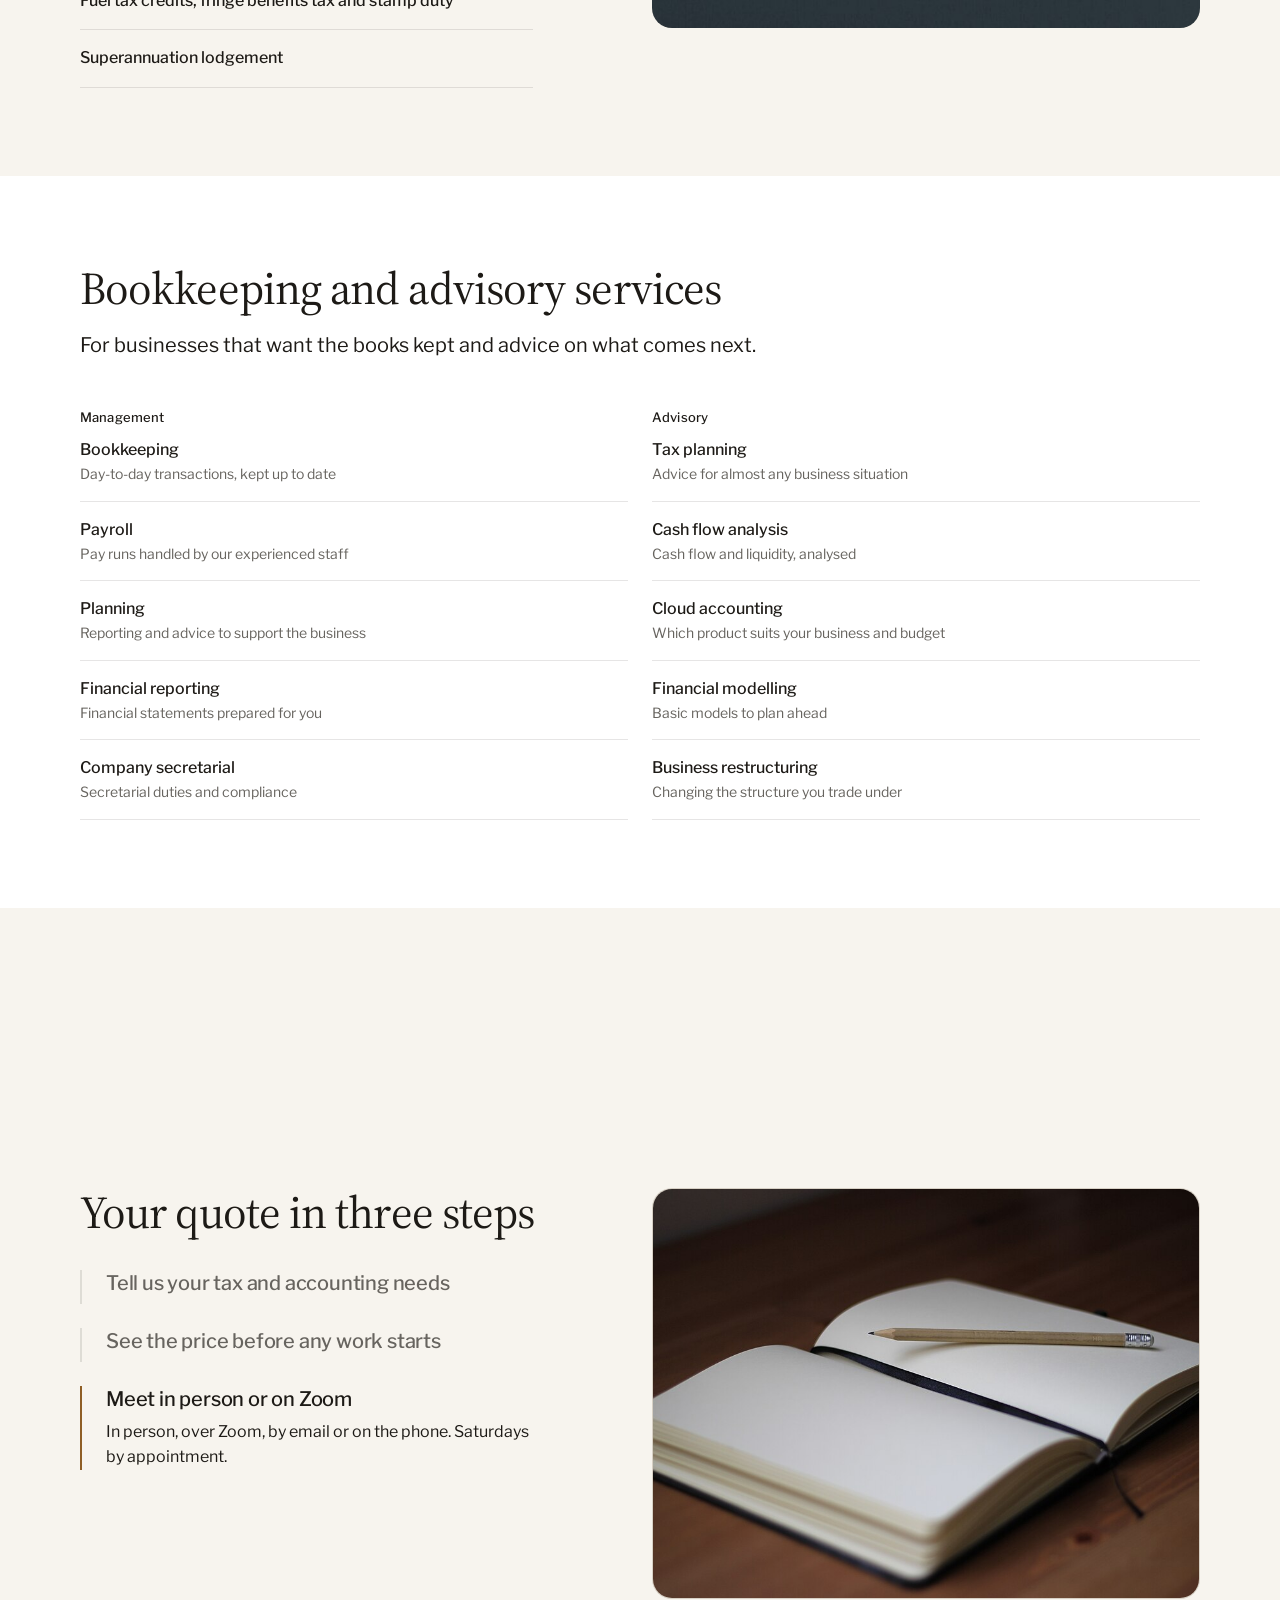
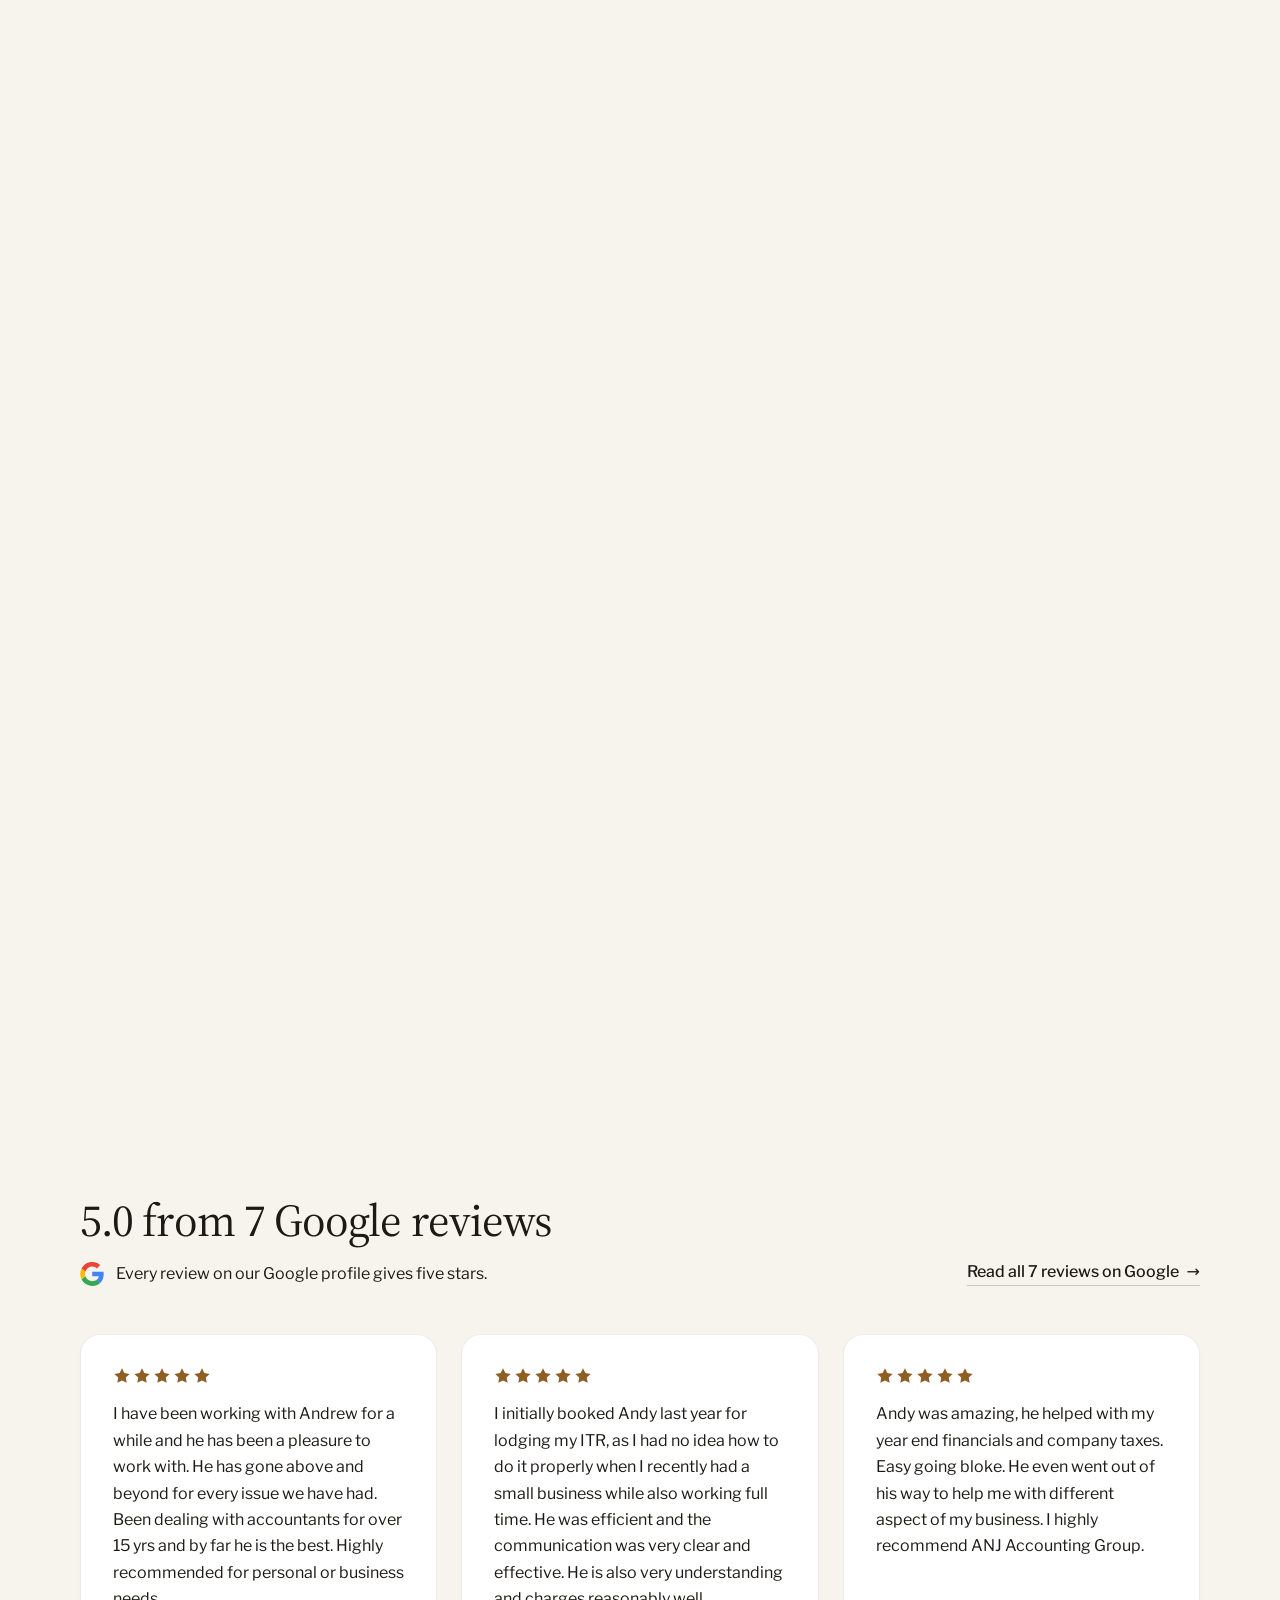
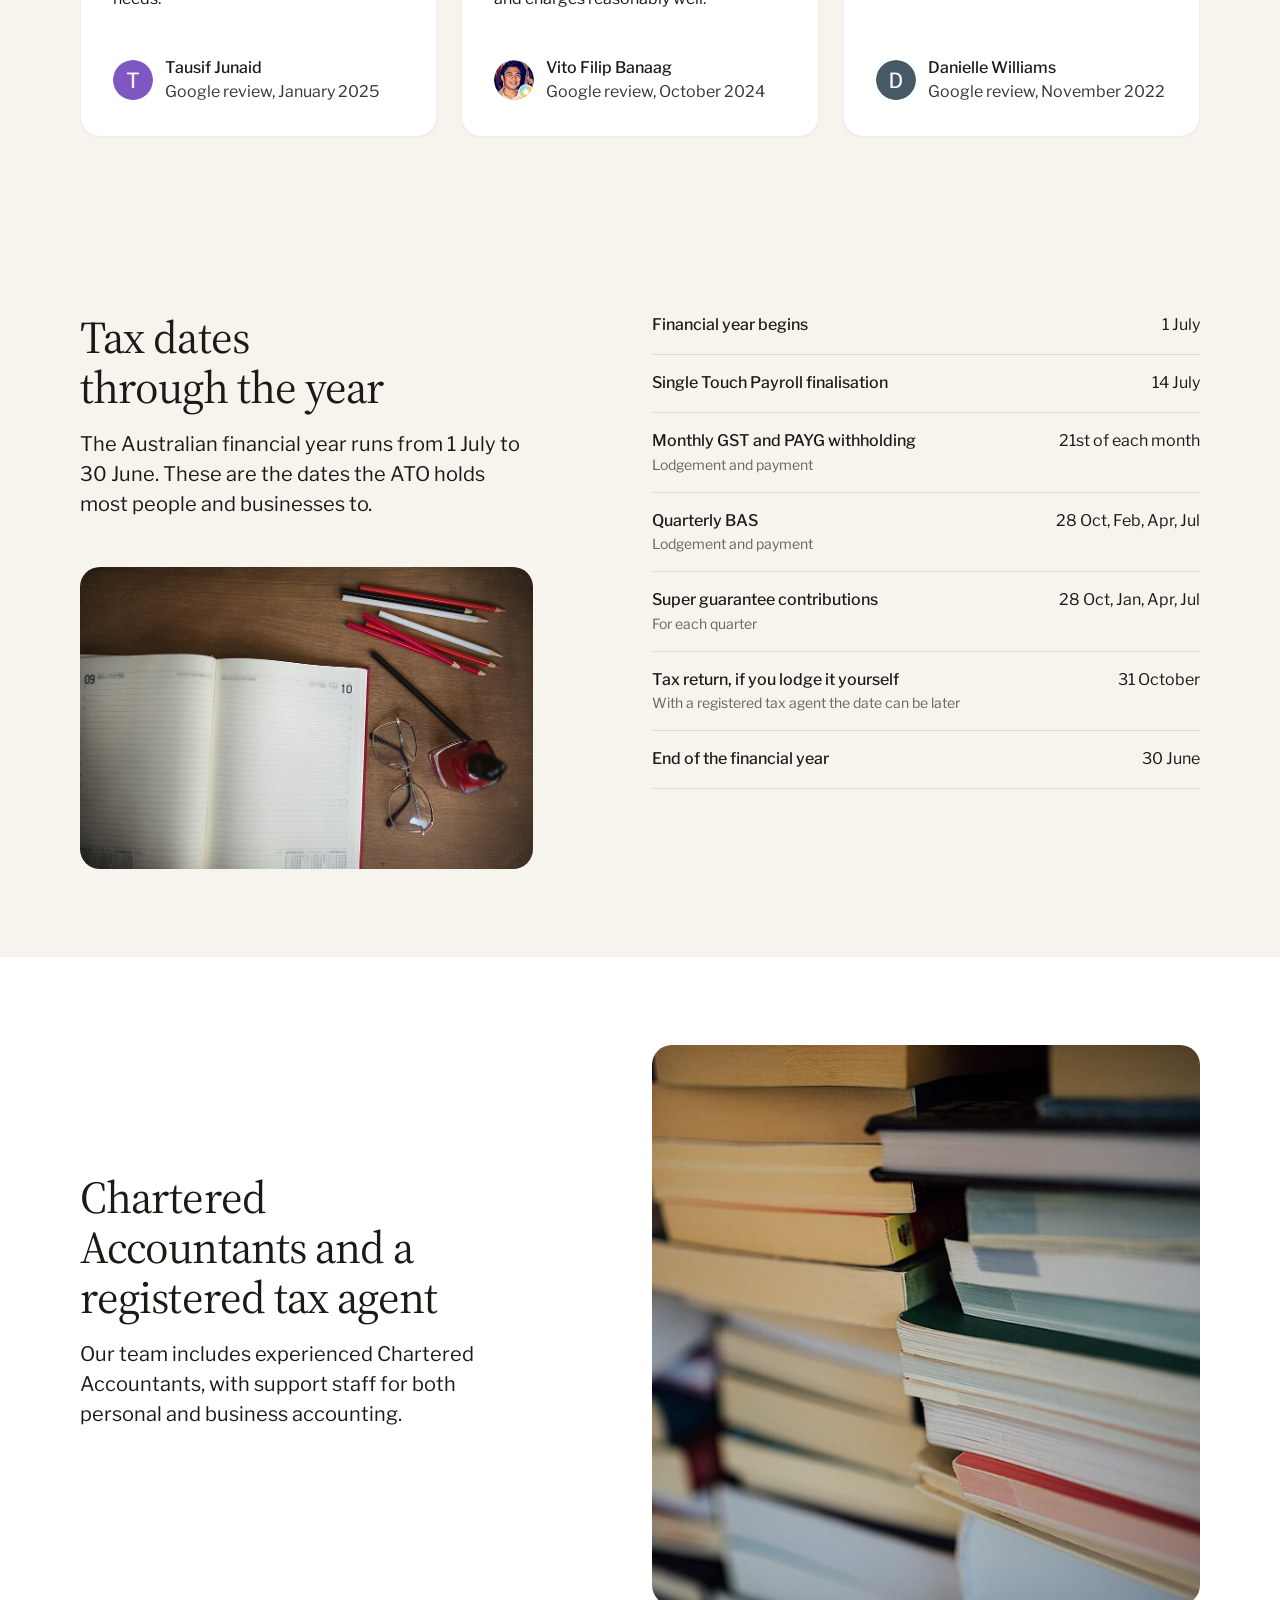
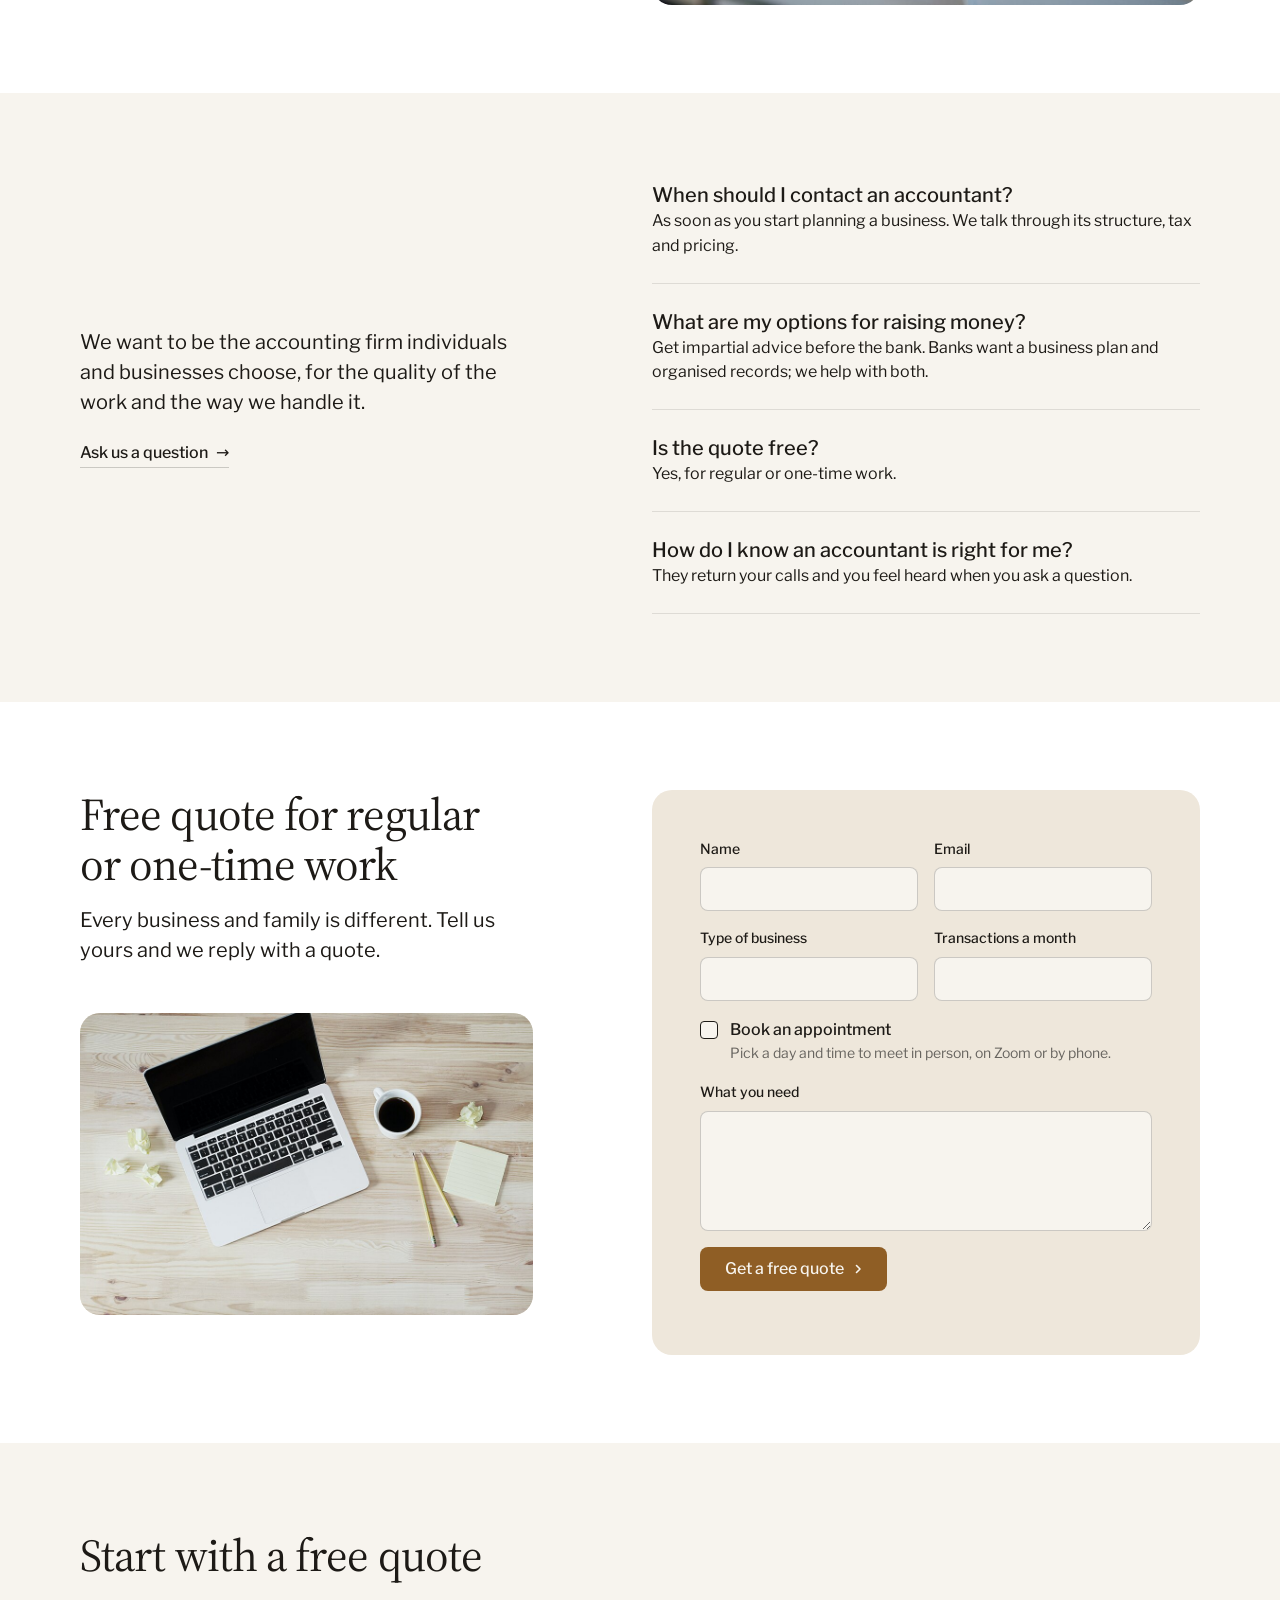
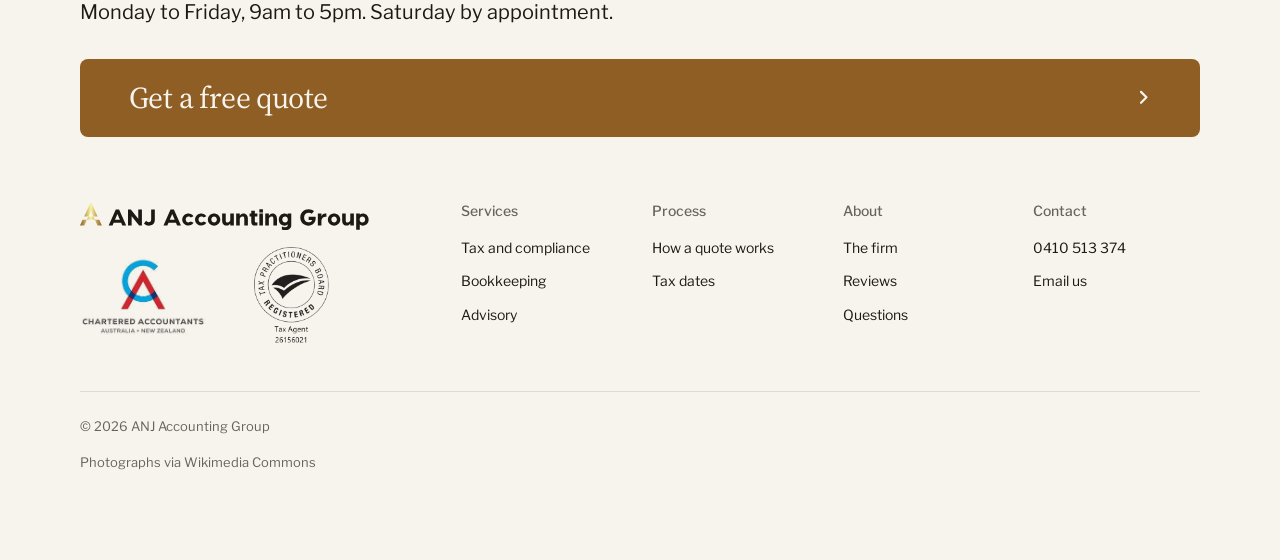
==== commit a1202fd9: "Footer credential logos; About section text only, centred - Footer: replace the "Chartered accountan" ====
--- a/index.html
+++ b/index.html
@@ -53,18 +53,18 @@
 <style>
   .nav__logo img { height: 26px; }
   .footer .nav__logo img { height: 30px; }
+  /* the footer: the two credential logos under the ANJ logo in place of a line of words; multiply blends
+     their white backgrounds into the footer ground */
+  .footer ul.footer__creds { list-style: none; margin: var(--s-2) 0 0; padding: 0; display: flex; align-items: center; gap: var(--s-7); }
+  .footer__creds img { display: block; width: auto; height: 80px; mix-blend-mode: multiply; }
+  .footer__creds li:last-child img { height: 96px; }
+  /* the About words sit level with the middle of the photo beside them (the logos under them are gone) */
+  #about .grid > .span-5 { align-self: center; }
   .rows .rows__name small { display: block; font-weight: 400; color: var(--muted); font-size: var(--t-small); }
   .svc__photo { position: relative; overflow: hidden; border-radius: var(--r-lg); height: min(640px, var(--ly-fit, 640px)); background: var(--surface); }
   .svc__photo img { position: absolute; inset: 0; width: 100%; height: 100%; object-fit: cover; object-position: 38% 60%; }
   .develop { margin: 0; border-radius: var(--r-lg); overflow: hidden; height: min(560px, var(--ly-fit, 560px)); }
   .develop > img { display: block; width: 100%; height: 100%; object-fit: cover; }
-  .creds { display: grid; gap: var(--s-5); margin: var(--s-7) 0 0; padding: 0; list-style: none; }
-  .creds li { display: flex; align-items: center; gap: var(--s-4); }
-  .creds .cred__logo { flex: none; width: 128px; height: 88px; display: grid; place-items: center; }
-  .creds .cred__logo { position: relative; }
-  .creds .cred__logo img { position: absolute; inset: 0; width: 100%; height: 100%; object-fit: contain; }
-  .creds .cred__mark { flex: none; width: 112px; height: 76px; border-radius: var(--r-md); background: var(--surface); display: grid; place-items: center; }
-  .creds .cred__mark img { width: 56px; height: auto; }
   .side__photo { position: relative; overflow: hidden; border-radius: var(--r-lg); aspect-ratio: 3 / 2; margin-top: var(--s-7); background: var(--surface); }
   .side__photo img { position: absolute; inset: 0; width: 100%; height: 100%; object-fit: cover; }
   .quote__form { background: var(--g-alt, var(--surface)); border-radius: var(--r-lg); padding: var(--s-7); }
@@ -154,7 +154,6 @@
     .hero--photo { --photo: 40svh; }
     :root { --sec-pad: 56px; }
     .nav__logo img { height: 19px; }
-    .creds .cred__logo, .creds .cred__mark { width: 100px; height: 70px; }
   }
 </style>
 </head>
@@ -362,10 +361,6 @@
               <h2 id="about-h">Chartered Accountants and a registered tax agent</h2>
               <p>Our team includes experienced Chartered Accountants, with support staff for both personal and business accounting.</p>
             </div>
-            <ul class="creds">
-              <li><span class="cred__logo"><img src="assets/brand/caanz.png" alt="Chartered Accountants Australia and New Zealand" width="272" height="173" loading="lazy"></span><span>Chartered Accountants on the team</span></li>
-              <li><span class="cred__logo"><img src="assets/brand/tpb-registered-tax-agent.png" alt="Tax Practitioners Board registered tax agent" width="234" height="298" loading="lazy"></span><span>Registered with the Tax Practitioners Board as a tax agent firm</span></li>
-            </ul>
           </div>
           <figure class="develop span-6 start-7" data-moment="picture-develops"><img src="assets/img/photo-c877.jpg" srcset="assets/img/photo-c877-500.jpg 500w, assets/img/photo-c877-960.jpg 960w, assets/img/photo-c877.jpg 1280w" sizes="(max-width: 1023px) 100vw, 60vw" alt="A close stack of reference books seen from the page edges" width="1280" height="853" loading="lazy" decoding="async" data-source="library-057" data-subject="desk"></figure>
         </div>
@@ -457,7 +452,10 @@
       <div class="grid">
         <div class="span-4 stack-4">
           <a class="nav__logo" href="#top"><img src="assets/brand/anj-logo-horizontal.svg" alt="ANJ Accounting Group" width="254" height="26"></a>
-          <p class="footer__lede">Chartered accountants and a registered tax agent firm.</p>
+          <ul class="footer__creds">
+            <li><img src="assets/brand/caanz.png" alt="Chartered Accountants Australia and New Zealand: Chartered Accountants on the team" width="272" height="173" loading="lazy"></li>
+            <li><img src="assets/brand/tpb-registered-tax-agent.png" alt="Registered with the Tax Practitioners Board as a tax agent firm, tax agent number 26156021" width="234" height="298" loading="lazy"></li>
+          </ul>
         </div>
         <div class="span-2 footer__col"><h3>Services</h3><ul><li><a href="#services">Tax and compliance</a></li><li><a href="#business">Bookkeeping</a></li><li><a href="#business">Advisory</a></li></ul></div>
         <div class="span-2 footer__col"><h3>Process</h3><ul><li><a href="#how">How a quote works</a></li><li><a href="#dates">Tax dates</a></li></ul></div>
